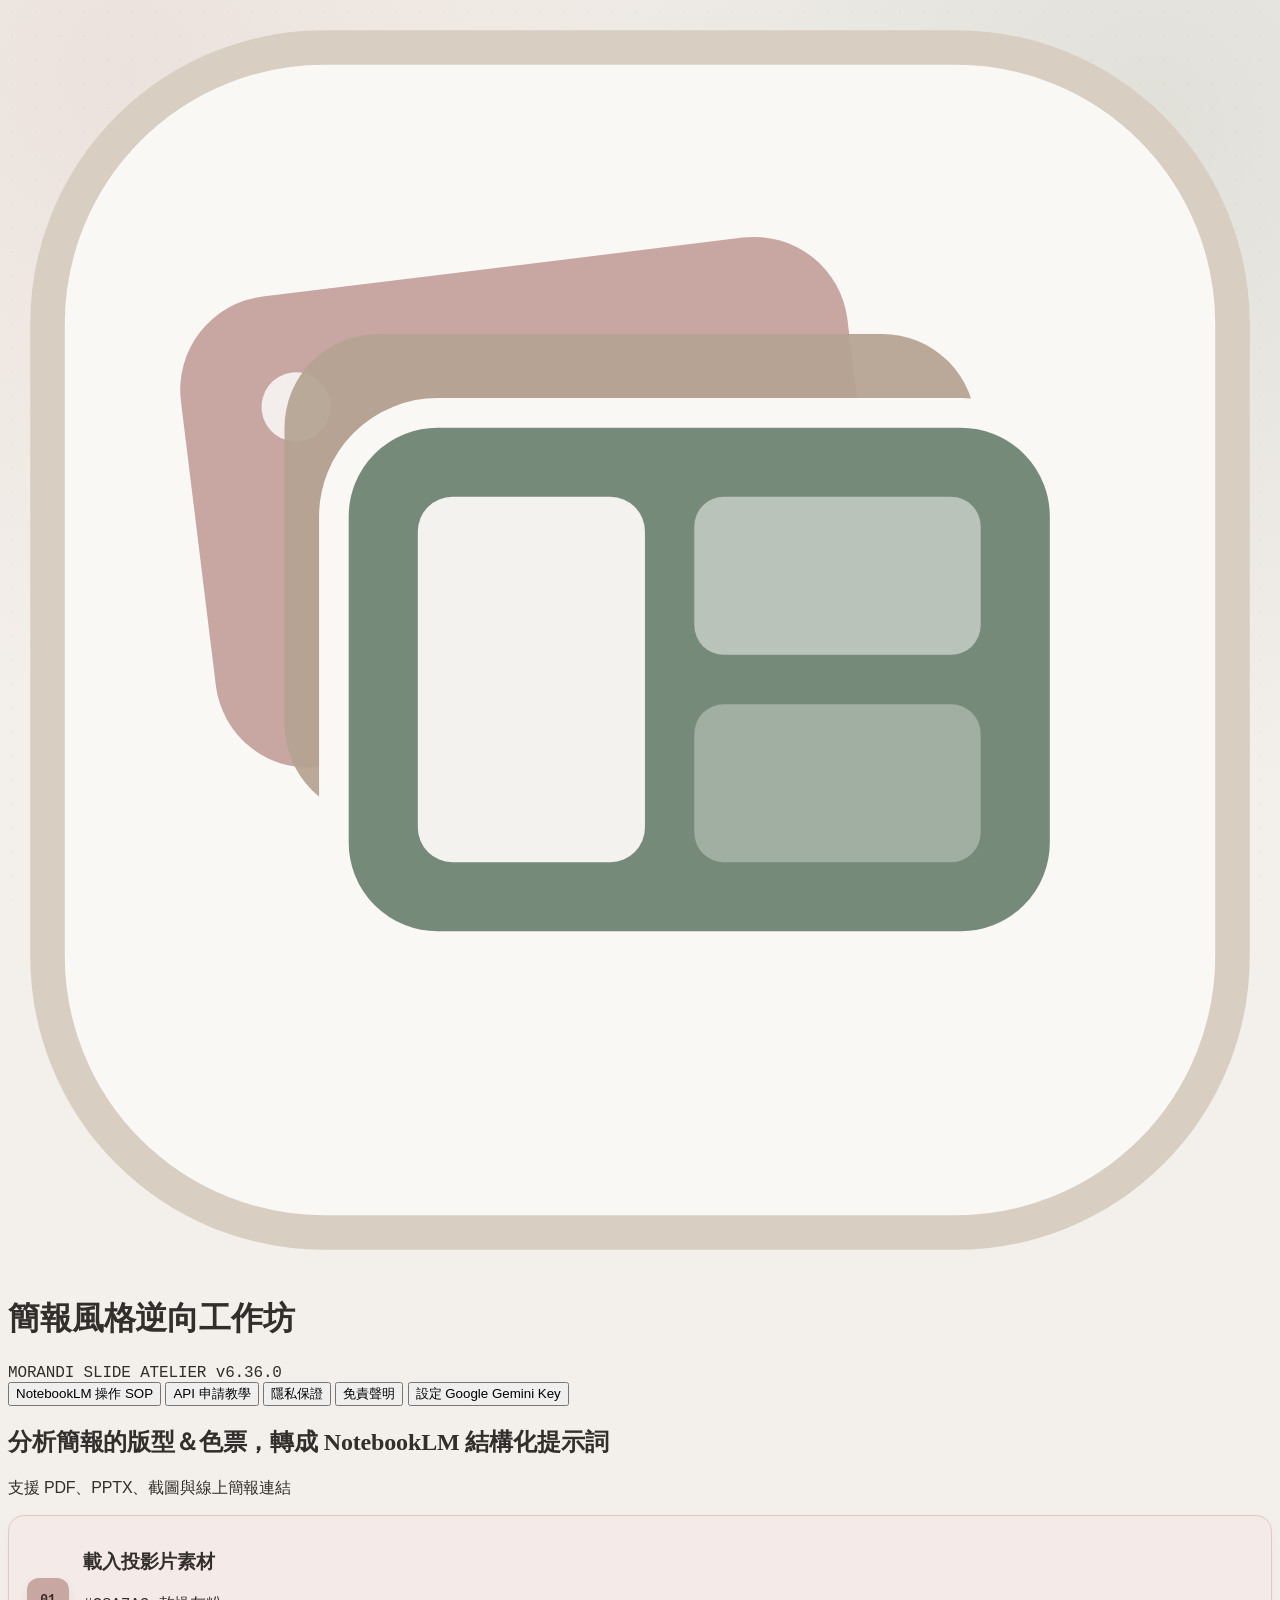
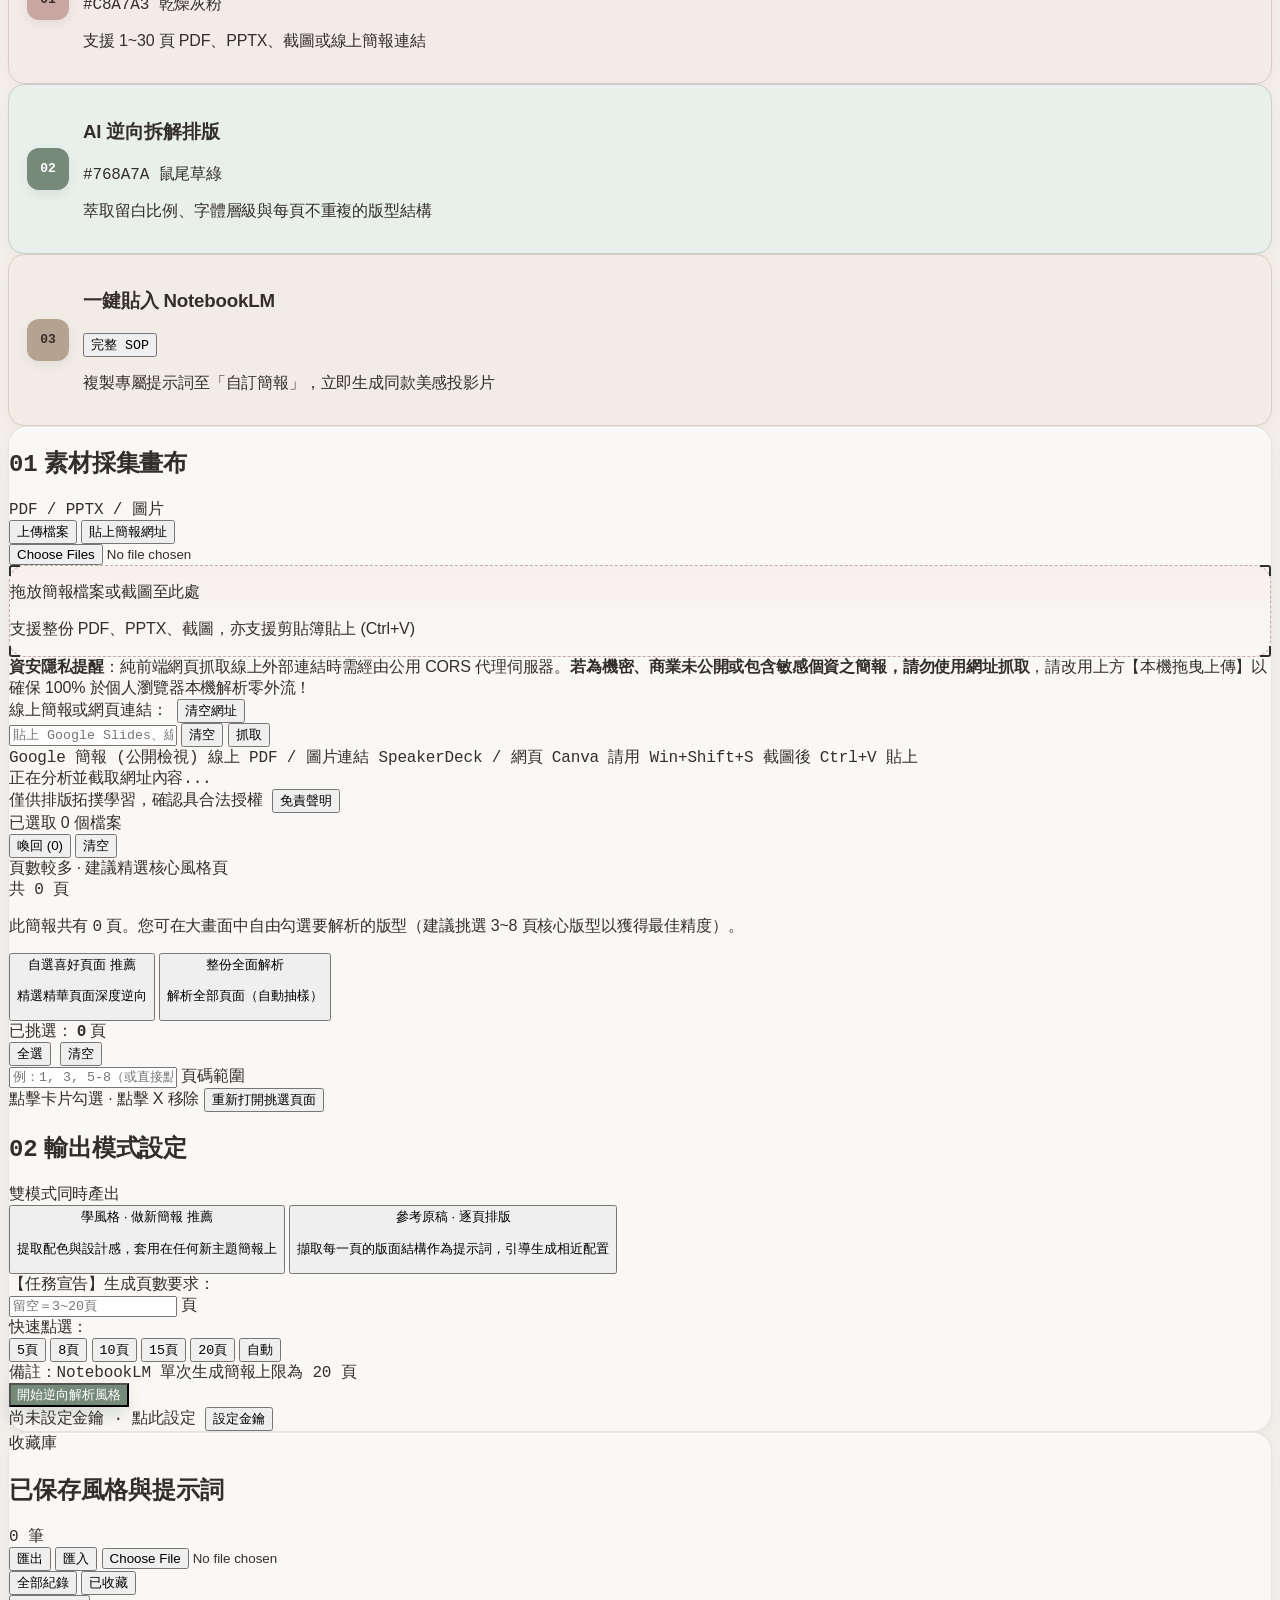
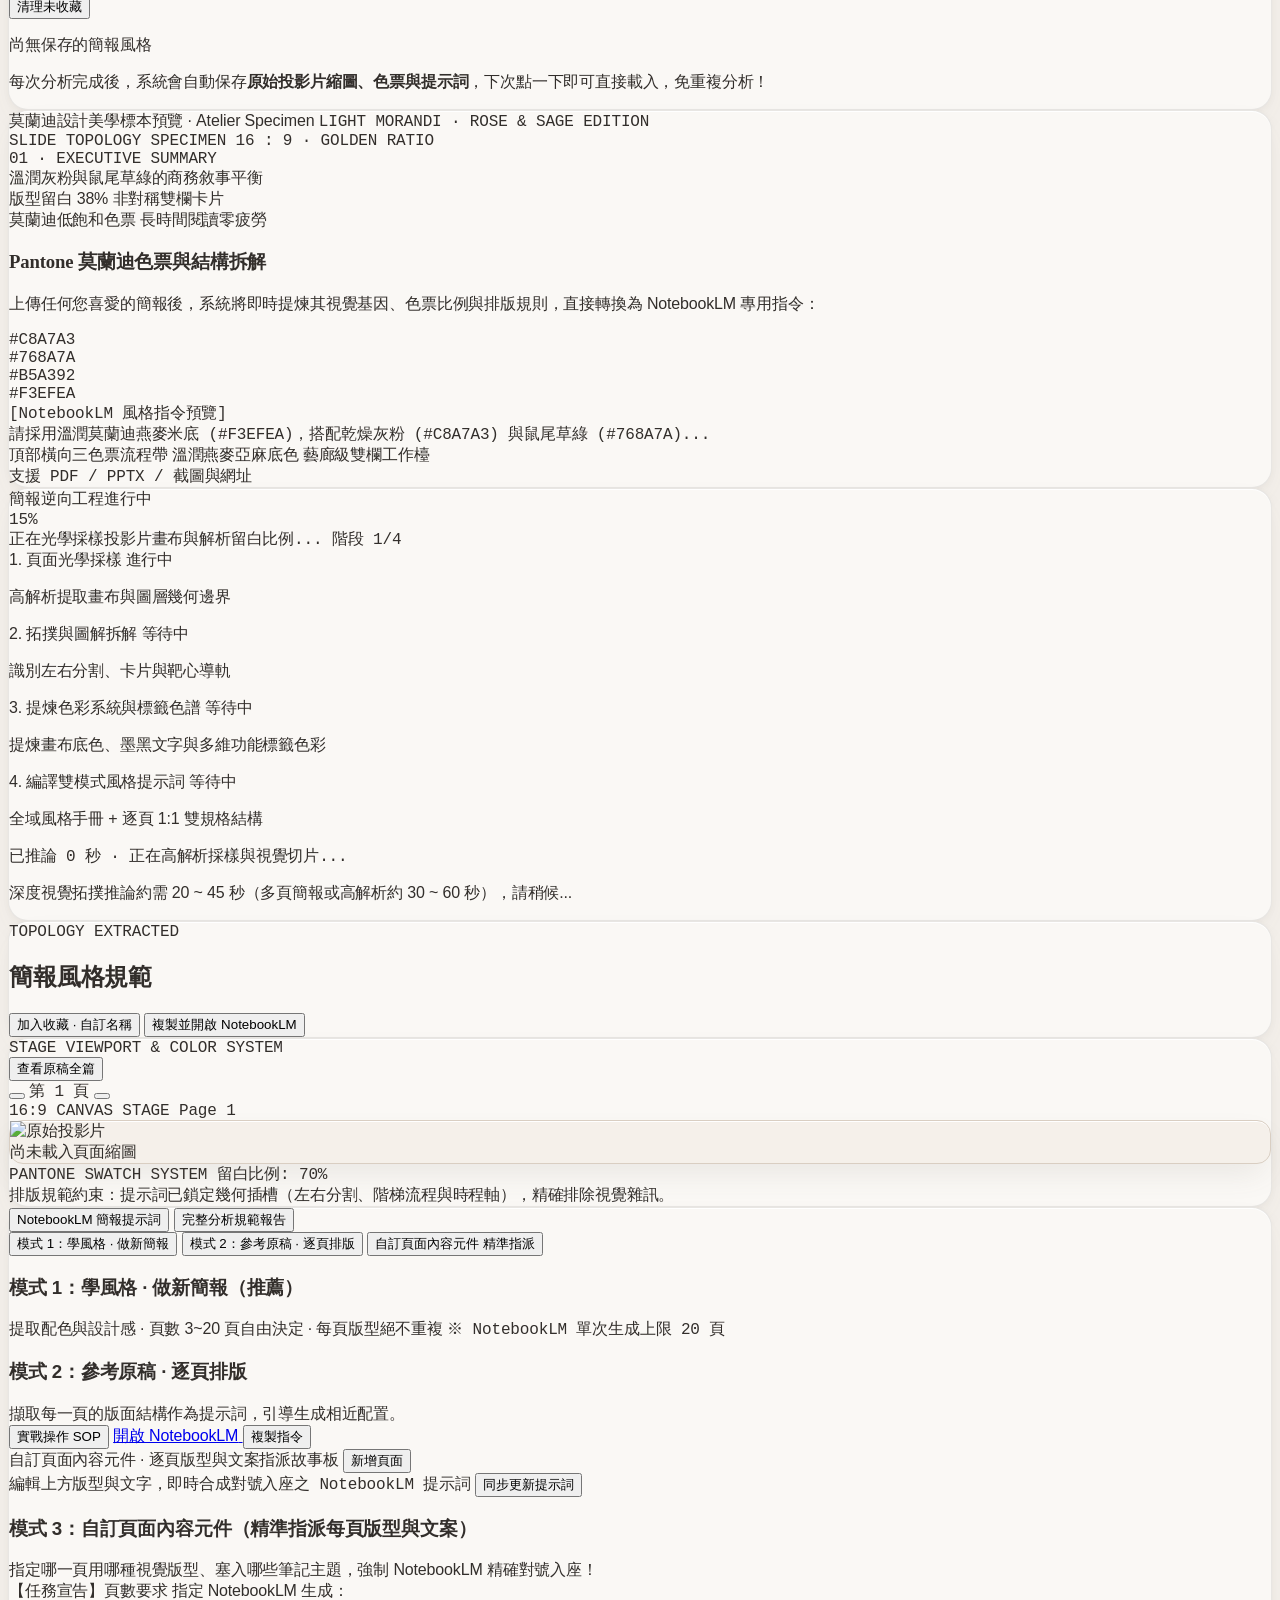
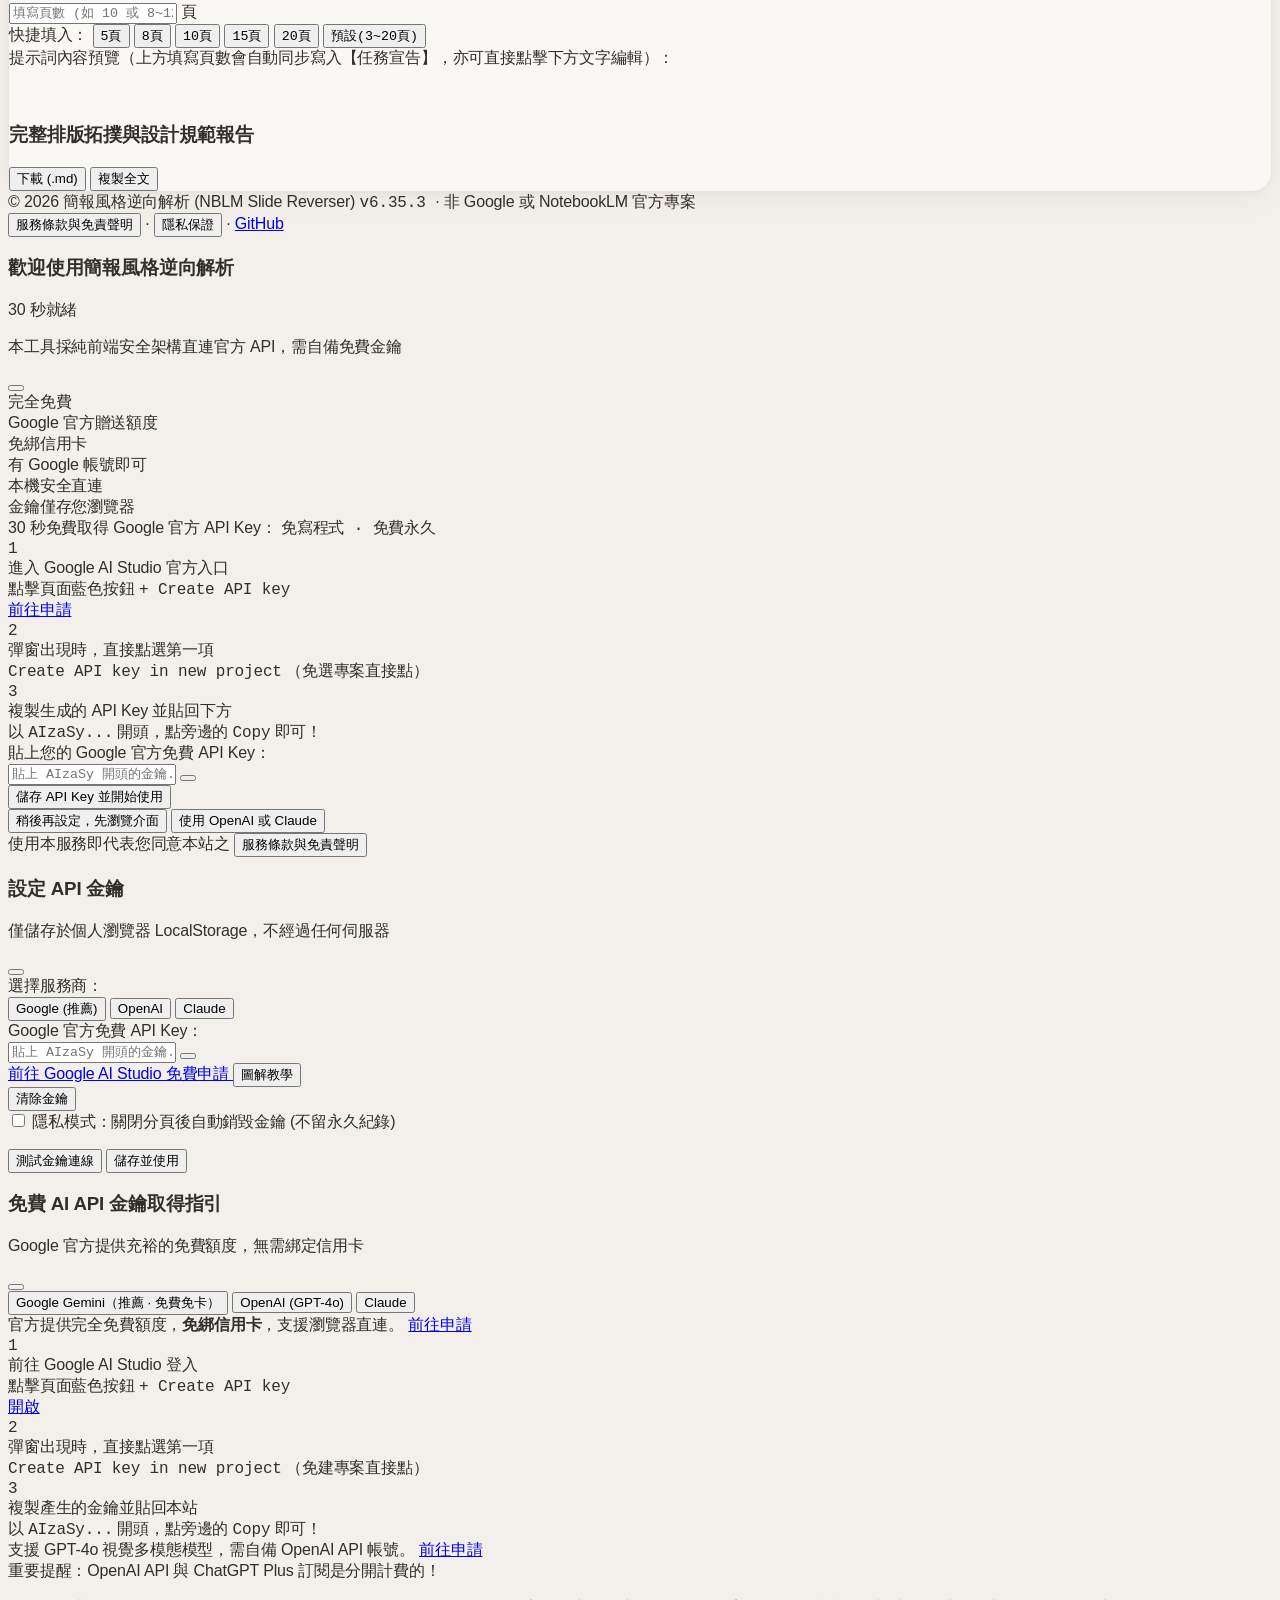
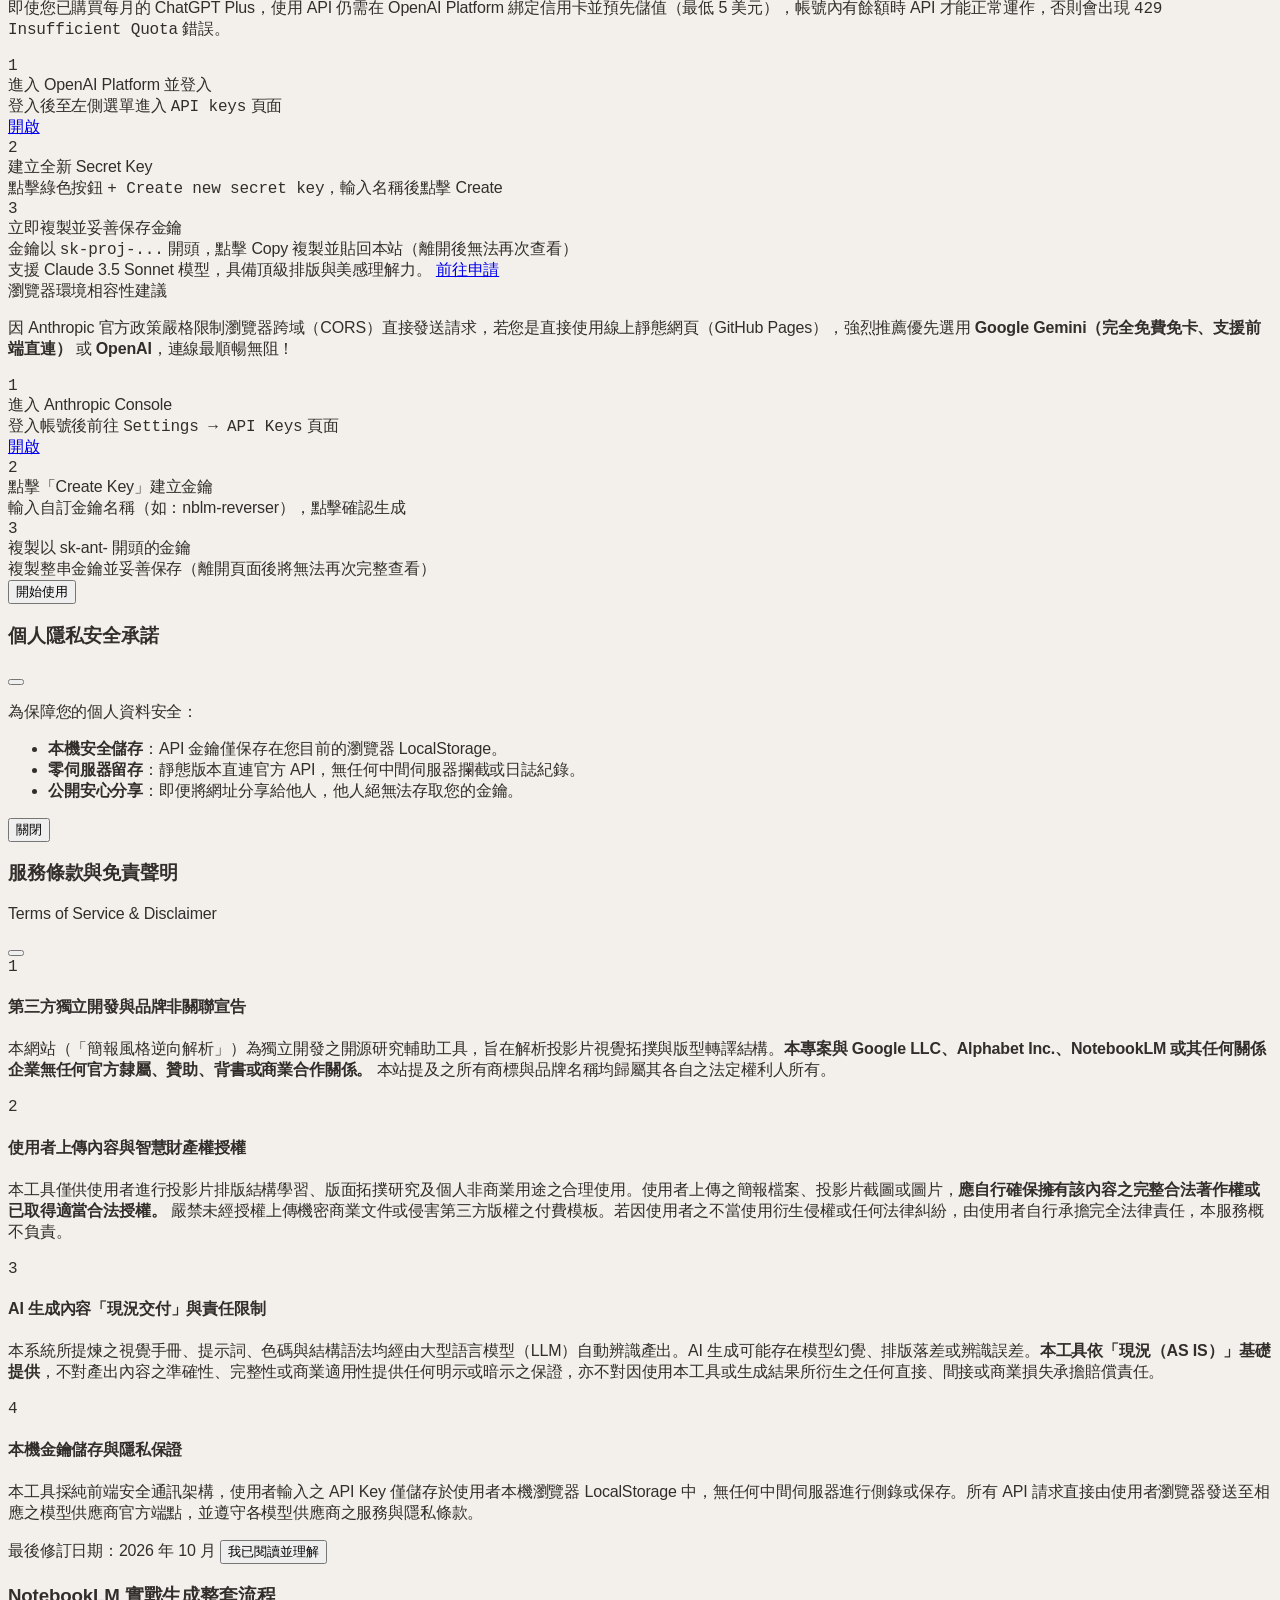
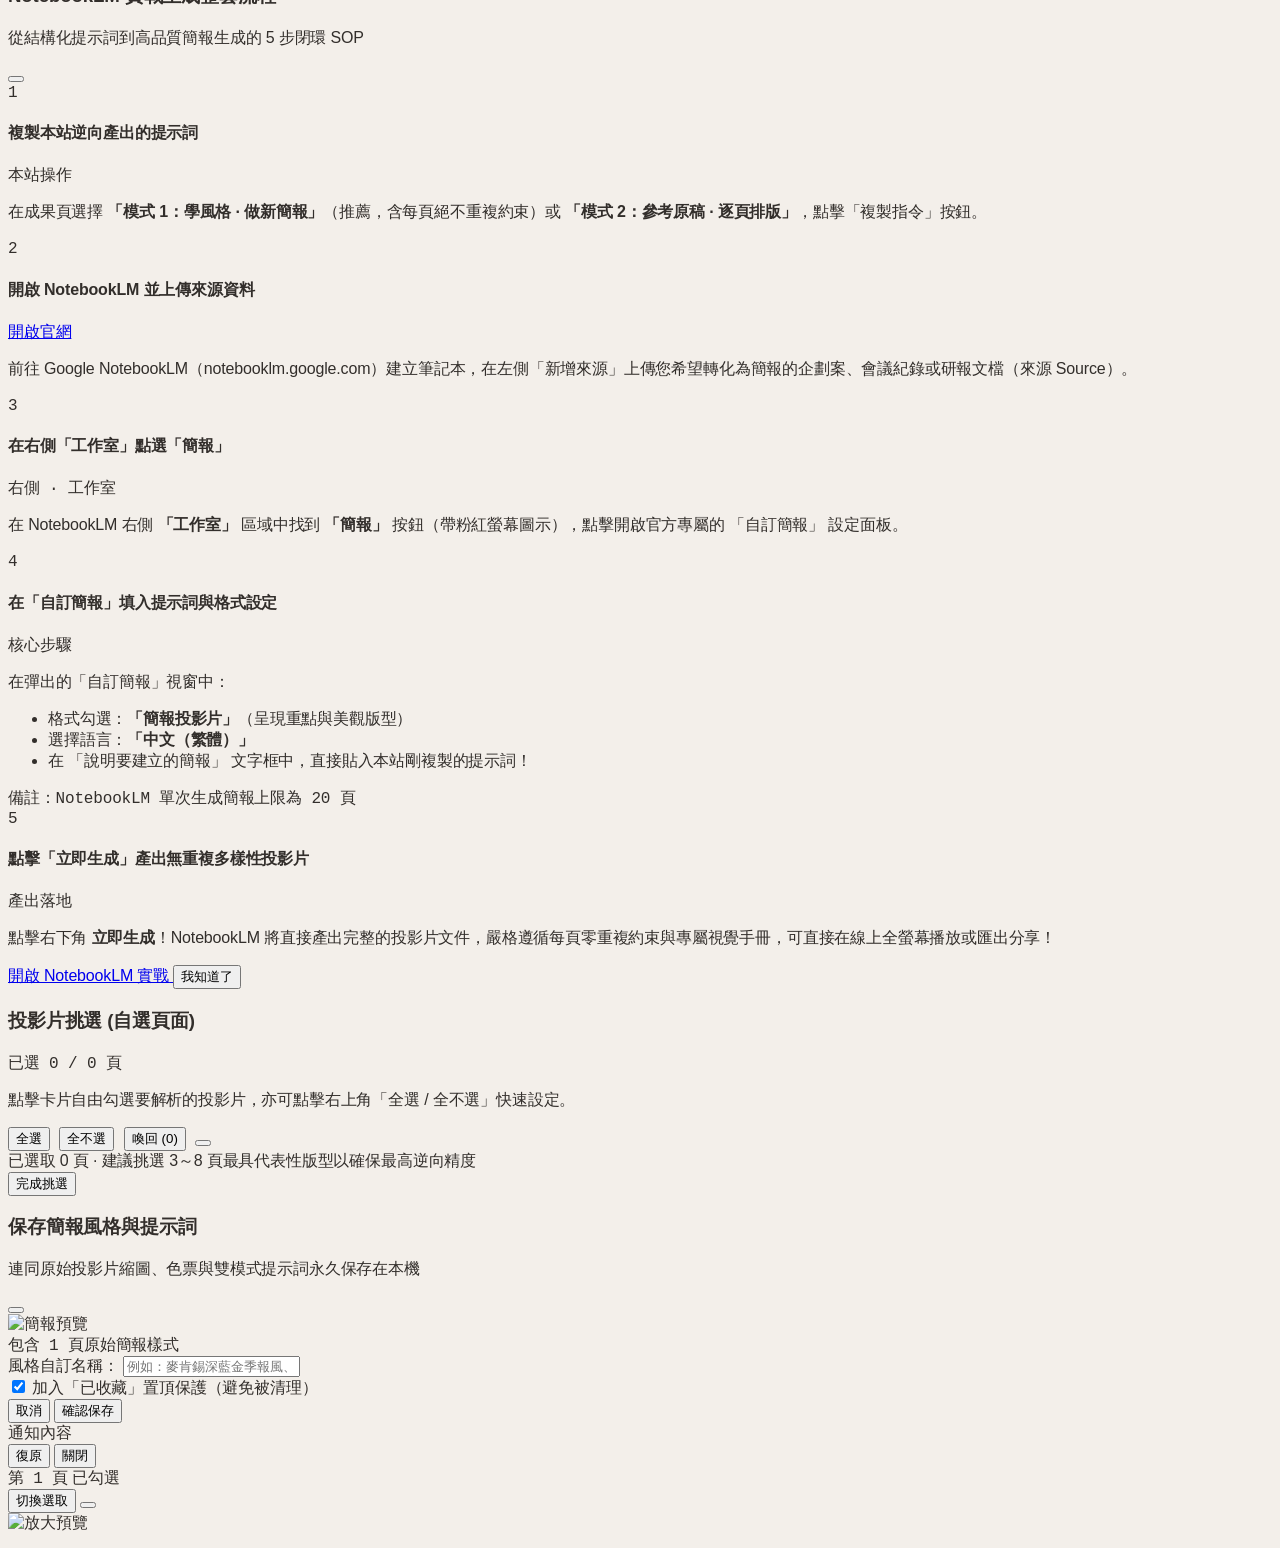
==== index.html @ 5c11e150 "security: fix XSS isolation, pin CDN dependencies with SRI, add CSP, and enhance privacy protection" ====
<!DOCTYPE html>
<html lang="zh-TW">
<head>
  <meta charset="UTF-8">
  <meta name="viewport" content="width=device-width, initial-scale=1.0">
  <meta http-equiv="Content-Security-Policy" content="default-src 'self'; script-src 'self' 'unsafe-inline' https://cdn.tailwindcss.com https://unpkg.com https://cdnjs.cloudflare.com; style-src 'self' 'unsafe-inline' https://fonts.googleapis.com; font-src 'self' https://fonts.gstatic.com data:; img-src 'self' data: blob: https: http:; connect-src 'self' https://generativelanguage.googleapis.com https://api.openai.com https://corsproxy.io https://api.allorigins.win https://image.thum.io; worker-src 'self' blob: https://cdnjs.cloudflare.com; frame-src 'self' blob:; base-uri 'self';">
  <meta http-equiv="Cache-Control" content="no-cache, no-store, must-revalidate">
  <meta http-equiv="Pragma" content="no-cache">
  <meta http-equiv="Expires" content="0">
  <title>簡報風格逆向解析 | 提煉專業投影片拓撲、色票與 NotebookLM 提示詞</title>
  <script src="https://cdn.tailwindcss.com"></script>
  <script>
    tailwind.config = {
      theme: {
        extend: {
          colors: {
            morandi: {
              oatmeal: '#F3EFEA',
              linen: '#EAE3DC',
              cream: '#FAF8F5',
              rose: '#C8A7A3',
              roseDeep: '#8F6561',
              roseTint: '#F4EAE8',
              sage: '#768A7A',
              sageDeep: '#4E6152',
              sageTint: '#E9EFEA',
              taupe: '#B5A392',
              taupeDeep: '#6E5E4F',
              taupeTint: '#F1ECE6',
              ink: '#322E2B',
              secondary: '#68615B',
              muted: '#968E86'
            },
            graphite: {
              canvas: '#F3EFEA',
              card: '#FAF8F5',
              cardSub: '#F1ECE6',
              input: '#F3EFEA',
              border: 'rgba(50, 46, 43, 0.09)',
              borderFocus: 'rgba(118, 138, 122, 0.45)'
            }
          }
        }
      }
    }
  </script>
  <!-- Lucide Icons (Pinned version with SRI) -->
  <script src="https://unpkg.com/lucide@1.69.0/dist/umd/lucide.min.js" integrity="sha384-6iN78+GkFbQdB1F7IuFcDqTN6chgnZXz63RQyfn/A7h3RSBsbBSdICClgxmW2nAX" crossorigin="anonymous"></script>
  <!-- Marked.js (Pinned version with SRI) -->
  <script src="https://cdnjs.cloudflare.com/ajax/libs/marked/15.0.7/marked.min.js" integrity="sha384-H+hy9ULve6xfxRkWIh/YOtvDdpXgV2fmAGQkIDTxIgZwNoaoBal14Di2YTMR6MzR" crossorigin="anonymous"></script>
  <!-- DOMPurify for XSS Sanitization -->
  <script src="https://cdnjs.cloudflare.com/ajax/libs/dompurify/3.2.4/purify.min.js" integrity="sha384-eEu5CTj3qGvu9PdJuS+YlkNi7d2XxQROAFYOr59zgObtlcux1ae1Il3u7jvdCSWu" crossorigin="anonymous"></script>
  <!-- PDF.js Client-Side Rendering with SRI -->
  <script src="https://cdnjs.cloudflare.com/ajax/libs/pdf.js/3.11.174/pdf.min.js" integrity="sha384-/1qUCSGwTur9vjf/z9lmu/eCUYbpOTgSjmpbMQZ1/CtX2v/WcAIKqRv+U1DUCG6e" crossorigin="anonymous"></script>
  <script>
    if (window.pdfjsLib) {
      window.pdfjsLib.GlobalWorkerOptions.workerSrc = 'https://cdnjs.cloudflare.com/ajax/libs/pdf.js/3.11.174/pdf.worker.min.js';
    }
  </script>
  <link rel="icon" type="image/svg+xml" href="favicon.svg?v=6.34.2">
  <link rel="icon" type="image/png" sizes="32x32" href="favicon-32x32.png?v=6.34.2">
  <link rel="icon" type="image/png" sizes="16x16" href="favicon-16x16.png?v=6.34.2">
  <link rel="apple-touch-icon" sizes="180x180" href="apple-touch-icon.png?v=6.34.2">
  <link rel="shortcut icon" href="favicon.ico?v=6.34.2">
  <meta name="theme-color" content="#F3EFEA">
  <link rel="stylesheet" href="style.css?v=6.34.2">
</head>
<body class="studio-canvas-bg text-[#322E2B] min-h-screen flex flex-col font-sans selection:bg-[#C8A7A3]/30 selection:text-[#322E2B] antialiased">

    <!-- 頂部藝廊導覽列 (Morandi Editorial Masthead) -->
  <header class="border-b border-[#322E2B]/[0.09] bg-[#F3EFEA]/90 backdrop-blur-md sticky top-0 z-40">
    <div class="max-w-7xl mx-auto px-4 sm:px-6 lg:px-8 h-16 flex items-center justify-between">
      <div class="flex items-center space-x-3.5">
        <!-- 品牌莫蘭迪標誌 (方案 A：層疊色票 × 構圖網格) -->
        <div class="w-9 h-9 rounded-xl overflow-hidden flex items-center justify-center shrink-0 transition-transform hover:scale-105">
          <img src="favicon.svg?v=6.34.2" alt="簡報風格逆向工作坊 Logo" class="w-full h-full block">
        </div>
        <div class="flex items-center gap-2.5 flex-nowrap shrink-0">
          <h1 class="font-serif-tc text-base sm:text-lg font-bold text-[#322E2B] tracking-tight flex items-center gap-2 whitespace-nowrap">
            <span>簡報風格逆向工作坊</span>
          </h1>
          <span class="hidden xl:inline-block text-[10px] px-2.5 py-0.5 rounded-full bg-[#FAF8F5] text-[#968E86] font-mono tracking-wider border border-[#322E2B]/10 font-semibold whitespace-nowrap">
            MORANDI SLIDE ATELIER
          </span>
          <span class="text-[11px] px-2.5 py-0.5 rounded-full bg-[#E9EFEA] text-[#4E6152] font-mono border border-[#C4D1C6] font-semibold shadow-sm flex items-center gap-1.5 whitespace-nowrap shrink-0" title="系統當前版本號">
            <span class="w-1.5 h-1.5 rounded-full bg-[#768A7A]"></span>
            <span id="system-version-badge">v6.36.0</span>
          </span>
        </div>
      </div>

      <!-- 右側控制組 -->
      <div class="flex items-center space-x-2 shrink-0">
        <button id="btn-nblm-header-guide" class="flex items-center space-x-1.5 px-3 py-1.5 text-xs font-semibold text-[#8F6561] hover:text-[#322E2B] bg-[#F4EAE8] hover:bg-[#EBDAD7] rounded-full border border-[#DFC9C6] transition-colors cursor-pointer shadow-sm whitespace-nowrap shrink-0">
          <i data-lucide="book-open" class="w-3.5 h-3.5 text-[#8F6561] shrink-0"></i>
          <span>NotebookLM 操作 SOP</span>
        </button>

        <button id="btn-tutorial" class="flex items-center space-x-1.5 px-3 py-1.5 text-xs font-medium text-[#68615B] hover:text-[#322E2B] bg-[#FAF8F5] hover:bg-white rounded-full border border-[#322E2B]/10 transition-colors cursor-pointer whitespace-nowrap shrink-0">
          <i data-lucide="help-circle" class="w-3.5 h-3.5 text-[#968E86] shrink-0"></i>
          <span>API 申請教學</span>
        </button>

        <button id="btn-security" class="hidden sm:flex items-center space-x-1.5 px-3 py-1.5 text-xs font-medium text-[#68615B] hover:text-[#322E2B] bg-[#FAF8F5] hover:bg-white rounded-full border border-[#322E2B]/10 transition-colors cursor-pointer whitespace-nowrap shrink-0">
          <i data-lucide="shield-check" class="w-3.5 h-3.5 text-[#968E86] shrink-0"></i>
          <span>隱私保證</span>
        </button>

        <button id="btn-disclaimer" class="hidden sm:flex items-center space-x-1.5 px-3 py-1.5 text-xs font-medium text-[#68615B] hover:text-[#322E2B] bg-[#FAF8F5] hover:bg-white rounded-full border border-[#322E2B]/10 transition-colors cursor-pointer whitespace-nowrap shrink-0">
          <i data-lucide="scale" class="w-3.5 h-3.5 text-[#968E86] shrink-0"></i>
          <span>免責聲明</span>
        </button>

        <!-- AI 金鑰狀態按鈕 -->
        <button id="btn-apikey-modal" class="flex items-center space-x-2 px-3.5 py-1.5 text-xs font-medium rounded-full border border-[#322E2B] bg-[#322E2B] hover:bg-[#46413D] text-[#FAF8F5] transition-colors cursor-pointer shadow-sm whitespace-nowrap shrink-0">
          <span class="w-2 h-2 rounded-full bg-[#95B89C] shrink-0" id="status-indicator-dot"></span>
          <span id="status-indicator-text" class="text-[#FAF8F5] font-medium font-mono text-[11px] whitespace-nowrap">設定 API 金鑰</span>
          <i data-lucide="sliders-horizontal" class="w-3 h-3 text-[#D9CEC2] shrink-0"></i>
        </button>
      </div>
    </div>
  </header>

  <!-- 主內容區 (Morandi Atelier Layout) -->
  <main class="flex-1 max-w-7xl w-full mx-auto px-4 sm:px-6 lg:px-8 py-7 space-y-6">

    <!-- 全新頂部結構：藝廊標題與橫跨全寬的莫蘭迪三色票流程帶 -->
    <section class="space-y-4">
      <div class="flex flex-col md:flex-row md:items-end justify-between gap-2">
        <div>
          <h2 class="font-serif-tc text-xl sm:text-2xl font-bold text-[#322E2B] tracking-tight">分析簡報的版型＆色票，轉成 NotebookLM 結構化提示詞</h2>
          <p class="text-xs sm:text-[13px] text-[#68615B] mt-1">支援 PDF、PPTX、截圖與線上簡報連結</p>
        </div>
      </div>

      <!-- 莫蘭迪三色票流程橫幅 (01 乾燥灰粉 · 02 鼠尾草綠 · 03 燕麥暖駝) -->
      <div class="grid grid-cols-1 md:grid-cols-3 gap-4">
        <div class="morandi-step-card morandi-step-01">
          <div class="morandi-swatch-chip">01</div>
          <div class="min-w-0 flex-1">
            <div class="flex items-center justify-between gap-1.5 mb-0.5">
              <h3 class="text-xs sm:text-[13.5px] font-bold text-[#322E2B] truncate">載入投影片素材</h3>
              <span class="text-[10px] font-mono text-[#8F6561] font-medium shrink-0">#C8A7A3 乾燥灰粉</span>
            </div>
            <p class="text-[11.5px] text-[#68615B] leading-snug">支援 1~30 頁 PDF、PPTX、截圖或線上簡報連結</p>
          </div>
        </div>

        <div class="morandi-step-card morandi-step-02">
          <div class="morandi-swatch-chip">02</div>
          <div class="min-w-0 flex-1">
            <div class="flex items-center justify-between gap-1.5 mb-0.5">
              <h3 class="text-xs sm:text-[13.5px] font-bold text-[#322E2B] truncate">AI 逆向拆解排版</h3>
              <span class="text-[10px] font-mono text-[#4E6152] font-medium shrink-0">#768A7A 鼠尾草綠</span>
            </div>
            <p class="text-[11.5px] text-[#68615B] leading-snug">萃取留白比例、字體層級與每頁不重複的版型結構</p>
          </div>
        </div>

        <div class="morandi-step-card morandi-step-03">
          <div class="morandi-swatch-chip">03</div>
          <div class="min-w-0 flex-1">
            <div class="flex items-center justify-between gap-1.5 mb-0.5">
              <h3 class="text-xs sm:text-[13.5px] font-bold text-[#322E2B] truncate">一鍵貼入 NotebookLM</h3>
              <button id="btn-open-nblm-tutorial-sidebar" type="button" class="text-[10px] font-mono font-semibold text-[#6E5E4F] hover:text-[#322E2B] bg-white/60 hover:bg-white px-2 py-0.5 rounded-full border border-[#D9CEC2] flex items-center gap-0.5 cursor-pointer shrink-0 transition-colors">
                <span>完整 SOP</span>
                <i data-lucide="chevron-right" class="w-2.5 h-2.5"></i>
              </button>
            </div>
            <p class="text-[11.5px] text-[#68615B] leading-snug">複製專屬提示詞至「自訂簡報」，立即生成同款美感投影片</p>
          </div>
        </div>
      </div>
    </section>

    <!-- 主工作台：不對稱雙欄藝廊結構 (Left Studio Controls + Right Atelier Showcase) -->
    <div class="grid grid-cols-1 lg:grid-cols-12 gap-6 items-start">

    <!-- 左側面板：採集與輸出模式整合沙龍卡 (4 cols) -->
    <div class="lg:col-span-4 flex flex-col space-y-4">
      
      <!-- 整合式工作坊控制面板 -->
      <div class="studio-panel p-5 sm:p-6 space-y-4">
        <div class="flex items-center justify-between border-b border-[#322E2B]/[0.09] pb-2.5">
          <h2 class="text-xs sm:text-[13px] font-bold text-[#322E2B] flex items-center gap-2 tracking-wide">
            <span class="px-2 py-0.5 rounded-md bg-[#C8A7A3] text-[#382826] flex items-center justify-center text-[10px] font-mono font-bold">01</span>
            <span>素材採集畫布</span>
          </h2>
          <span class="text-[10px] text-[#968E86] font-mono">PDF / PPTX / 圖片</span>
        </div>

        <!-- 來源模式切換：檔案上傳 vs 網址爬取 -->
        <div class="grid grid-cols-2 gap-1 p-1 bg-[#EAE3DC] rounded-xl border border-[#322E2B]/[0.07] text-xs font-semibold">
          <button id="tab-source-file" type="button" class="py-2 px-3 rounded-lg font-semibold text-[#322E2B] bg-white shadow-sm flex items-center justify-center gap-1.5 transition-all cursor-pointer">
            <i data-lucide="file-up" class="w-3.5 h-3.5 text-[#8F6561]"></i>
            <span>上傳檔案</span>
          </button>
          <button id="tab-source-url" type="button" class="py-2 px-3 rounded-lg font-medium text-[#68615B] hover:text-[#322E2B] flex items-center justify-center gap-1.5 transition-all cursor-pointer">
            <i data-lucide="globe" class="w-3.5 h-3.5 text-[#68615B]"></i>
            <span>貼上簡報網址</span>
          </button>
        </div>

        <!-- 檔案上傳原生 Input -->
        <input type="file" id="file-input" class="hidden" multiple accept=".pptx,.pdf,.png,.jpg,.jpeg,.webp">

        <!-- 拖曳區域 (裁切墊/燈箱工作台風格) -->
        <div id="drop-zone" class="studio-dropzone p-7 text-center cursor-pointer relative group">
          <span class="crop-mark crop-tl"></span>
          <span class="crop-mark crop-tr"></span>
          <span class="crop-mark crop-bl"></span>
          <span class="crop-mark crop-br"></span>
          <div class="flex flex-col items-center justify-center space-y-2 pointer-events-none">
            <div class="w-12 h-12 rounded-2xl bg-[#F4EAE8] text-[#8F6561] flex items-center justify-center border border-[#DFC9C6] shadow-sm transition-transform group-hover:scale-105">
              <i data-lucide="upload-cloud" class="w-5 h-5 text-[#8F6561]"></i>
            </div>
            <div>
              <p class="text-sm font-semibold text-[#322E2B]">
                拖放簡報檔案或截圖至此處
              </p>
              <p class="text-[11.5px] text-[#968E86] mt-0.5">
                支援整份 PDF、PPTX、截圖，亦支援剪貼簿貼上 (Ctrl+V)
              </p>
            </div>
          </div>
        </div>

        <!-- 網址爬取區域 -->
        <div id="url-zone" class="hidden p-4 rounded-xl bg-[#F3EFEA] border border-[#322E2B]/[0.09] space-y-3">
          <!-- 資安隱私提醒 -->
          <div class="p-2.5 rounded-lg bg-[#FAF0E6] border border-[#E8D0BA] text-[11px] text-[#8F5A3C] flex items-start gap-2 leading-relaxed">
            <i data-lucide="shield-alert" class="w-4 h-4 shrink-0 mt-0.5 text-[#C06030]"></i>
            <div>
              <strong class="font-semibold text-[#8F5A3C]">資安隱私提醒</strong>：純前端網頁抓取線上外部連結時需經由公用 CORS 代理伺服器。<strong>若為機密、商業未公開或包含敏感個資之簡報，請勿使用網址抓取</strong>，請改用上方【本機拖曳上傳】以確保 100% 於個人瀏覽器本機解析零外流！
            </div>
          </div>
          <div class="space-y-1.5">
            <div class="flex items-center justify-between text-[11px]">
              <label for="input-source-url" class="font-medium text-[#68615B] flex items-center gap-1.5 font-mono">
                <i data-lucide="link" class="w-3.5 h-3.5 text-[#8F6561]"></i>
                <span>線上簡報或網頁連結：</span>
              </label>
              <button 
                id="btn-clear-url-text" 
                type="button" 
                class="text-[#968E86] hover:text-rose-400 flex items-center gap-1 font-medium cursor-pointer transition-colors text-[11px]"
                title="清空網址輸入框"
              >
                <i data-lucide="x" class="w-3 h-3"></i>
                <span>清空網址</span>
              </button>
            </div>
            <div class="flex items-center gap-1.5">
              <input 
                type="url" 
                id="input-source-url" 
                placeholder="貼上 Google Slides、線上 PDF、Gamma 或網頁連結..." 
                class="flex-1 px-3 py-2 text-xs bg-white/[0.04] border border-[#322E2B]/[0.12] rounded-lg text-[#322E2B] placeholder-zinc-500 focus:outline-none focus:border-sky-500/50 focus:ring-1 focus:ring-sky-500/50 font-mono transition-colors"
              />
              <button 
                id="btn-clear-url" 
                type="button" 
                class="px-2.5 py-2 text-xs font-medium text-[#68615B] hover:text-rose-300 hover:bg-rose-500/10 border border-[#322E2B]/[0.12] rounded-lg flex items-center gap-1 shrink-0 transition-colors cursor-pointer"
                title="清空網址"
              >
                <i data-lucide="x" class="w-3.5 h-3.5"></i>
                <span>清空</span>
              </button>
              <button 
                id="btn-crawl-url" 
                type="button" 
                class="px-3.5 py-2 text-xs font-semibold text-white bg-[#768A7A] hover:bg-[#586B5C] rounded-lg shadow-sm flex items-center gap-1.5 shrink-0 transition-colors cursor-pointer disabled:opacity-50 disabled:cursor-not-allowed"
              >
                <i data-lucide="arrow-down-to-dot" class="w-3.5 h-3.5"></i>
                <span>抓取</span>
              </button>
            </div>
          </div>
          
          <div class="flex flex-wrap items-center gap-1 text-[10px] text-[#68615B] font-mono">
            <span class="bg-white/[0.04] px-1.5 py-0.5 rounded border border-[#322E2B]/[0.08]">Google 簡報 (公開檢視)</span>
            <span class="bg-white/[0.04] px-1.5 py-0.5 rounded border border-[#322E2B]/[0.08]">線上 PDF / 圖片連結</span>
            <span class="bg-white/[0.04] px-1.5 py-0.5 rounded border border-[#322E2B]/[0.08]">SpeakerDeck / 網頁</span>
            <span class="bg-[#F1ECE6] text-[#6E5E4F] px-1.5 py-0.5 rounded border border-[#D9CEC2]">Canva 請用 Win+Shift+S 截圖後 Ctrl+V 貼上</span>
          </div>

          <!-- 抓取狀態回饋 -->
          <div id="url-crawl-status" class="hidden text-xs py-2 px-3 rounded-lg bg-[#F4EAE8] border border-[#DFC9C6] text-[#8F6561] flex items-center gap-2 font-mono">
            <i data-lucide="loader-2" class="w-3.5 h-3.5 animate-spin shrink-0"></i>
            <span id="url-crawl-status-text">正在分析並截取網址內容...</span>
          </div>
        </div>

        <!-- 免責與授權提示小字 -->
        <div class="flex items-center justify-between text-[11px] text-[#968E86] px-0.5 pt-0.5">
          <span class="flex items-center gap-1 font-mono text-[10px]">
            <i data-lucide="shield-alert" class="w-3 h-3 text-[#968E86]"></i>
            僅供排版拓撲學習，確認具合法授權
          </span>
          <button id="btn-open-disclaimer-link" type="button" class="text-[#68615B] hover:text-[#322E2B] underline cursor-pointer transition-colors text-[11px]">
            免責聲明
          </button>
        </div>

        <!-- 檔案列表與縮圖預覽 -->
        <div id="file-preview-section" class="hidden space-y-2.5 pt-1">
          <div class="flex items-center justify-between text-xs text-[#68615B]">
            <span id="file-count-label" class="font-medium text-[#68615B]">已選取 0 個檔案</span>
            <div class="flex items-center gap-1.5">
              <button id="btn-undo-delete" type="button" class="hidden text-[#8F6561] hover:text-[#6E5E4F] flex items-center gap-1 font-medium cursor-pointer transition-colors text-[11px] bg-[#F1ECE6] hover:bg-[#F1ECE6] px-2 py-0.5 rounded-md border border-[#D9CEC2]">
                <i data-lucide="rotate-ccw" class="w-3 h-3"></i>
                <span id="undo-delete-label">喚回 (0)</span>
              </button>
              <button id="btn-clear-files" class="text-[#68615B] hover:text-rose-400 flex items-center gap-1 font-medium cursor-pointer transition-colors text-[11px]">
                <i data-lucide="trash-2" class="w-3 h-3"></i>
                清空
              </button>
            </div>
          </div>

          <!-- 頁數較多 (>8頁) 觸發之解析範圍選擇面板 -->
          <div id="page-selection-panel" class="hidden space-y-2.5 p-3 rounded-xl bg-amber-500/[0.04] border border-amber-500/25">
            <div class="flex items-center justify-between">
              <div class="flex items-center gap-1.5 text-xs font-semibold text-[#6E5E4F]">
                <i data-lucide="sparkles" class="w-3.5 h-3.5 text-[#8F6561] shrink-0"></i>
                <span>頁數較多 · 建議精選核心風格頁</span>
              </div>
              <span id="page-selection-badge" class="px-1.5 py-0.2 rounded text-[10px] font-mono bg-[#F1ECE6] text-[#6E5E4F] border border-[#D9CEC2]">共 0 頁</span>
            </div>

            <p class="text-[11px] text-[#68615B] leading-relaxed">
              此簡報共有 <span id="prompt-total-pages" class="text-[#322E2B] font-mono font-medium">0</span> 頁。您可在大畫面中自由勾選要解析的版型（建議挑選 3~8 頁核心版型以獲得最佳精度）。
            </p>

            <!-- 模式切換：自選喜好頁面 vs 整份解析 -->
            <div class="grid grid-cols-2 gap-1.5">
              <button type="button" id="btn-mode-custom-pages" class="page-scope-btn active p-2 rounded-lg text-left transition-all cursor-pointer bg-white/10 text-white border border-white/20">
                <div class="flex items-center justify-between mb-0.5">
                  <span class="text-xs font-semibold flex items-center gap-1.5">
                    <i data-lucide="check-square" class="w-3 h-3 text-[#4E6152]"></i>
                    自選喜好頁面
                  </span>
                  <span class="text-[9px] font-mono px-1 py-0.2 rounded bg-[#E9EFEA] text-[#4E6152]">推薦</span>
                </div>
                <p class="text-[10px] text-[#68615B] leading-tight">精選精華頁面深度逆向</p>
              </button>

              <button type="button" id="btn-mode-all-pages" class="page-scope-btn p-2 rounded-lg text-left transition-all cursor-pointer bg-white/[0.03] text-[#68615B] border border-transparent hover:bg-white/[0.06]">
                <div class="flex items-center justify-between mb-0.5">
                  <span class="text-xs font-semibold text-[#68615B] flex items-center gap-1.5">
                    <i data-lucide="layers" class="w-3 h-3 text-[#68615B]"></i>
                    整份全面解析
                  </span>
                </div>
                <p class="text-[10px] text-[#968E86] leading-tight">解析全部頁面（自動抽樣）</p>
              </button>
            </div>

            <!-- 自選模式的控制項：範圍輸入框與快捷按鈕 -->
            <div id="custom-pages-controls" class="space-y-1.5 pt-1.5 border-t border-[#322E2B]/[0.08]">
              <div class="flex items-center justify-between text-[11px] text-[#68615B]">
                <span class="flex items-center gap-1">
                  <span>已挑選：</span>
                  <strong id="selected-pages-count" class="text-[#4E6152] font-mono text-xs">0</strong>
                  <span>頁</span>
                </span>
                <div class="flex items-center gap-1 text-[10px] font-mono">

                  <button type="button" id="btn-quick-select-all" class="px-1.5 py-0.5 rounded bg-white/[0.06] hover:bg-white/10 text-[#68615B] transition-colors cursor-pointer">全選</button>
                  <button type="button" id="btn-quick-clear" class="px-1.5 py-0.5 rounded bg-white/[0.06] hover:bg-white/10 text-[#68615B] transition-colors cursor-pointer">清空</button>
                </div>
              </div>

              <!-- 頁碼範圍輸入框 -->
              <div class="relative">
                <input type="text" id="input-page-ranges" placeholder="例：1, 3, 5-8（或直接點擊下方縮圖勾選）"
                       class="w-full bg-[#F3EFEA] border border-[#322E2B]/[0.12] rounded-lg px-2.5 py-1.5 text-xs font-mono text-[#322E2B] placeholder:text-zinc-600 focus:outline-none focus:border-emerald-500/50 transition-colors">
                <span class="absolute right-2.5 top-1.5 text-[10px] text-[#968E86] pointer-events-none font-mono">頁碼範圍</span>
              </div>
            </div>
          </div>
          <!-- 縮圖區輔助列與重新挑選按鈕 -->
          <div class="flex items-center justify-between text-[11px] text-[#68615B] px-0.5 pt-0.5">
            <span class="flex items-center gap-1 text-[10px] text-[#968E86]">
              <i data-lucide="info" class="w-3 h-3"></i>
              點擊卡片勾選 · 點擊 X 移除
            </span>
            <button type="button" id="btn-open-large-picker" class="text-[#4E6152] hover:text-[#4E6152] hover:underline flex items-center gap-1 text-[10px] font-mono cursor-pointer bg-[#E9EFEA] hover:bg-[#E9EFEA] px-2 py-0.5 rounded border border-[#C4D1C6] transition-colors">
              <i data-lucide="maximize-2" class="w-2.5 h-2.5"></i>
              <span>重新打開挑選頁面</span>
            </button>
          </div>

          <!-- 縮圖滾動區 -->
          <div id="thumbnail-gallery" class="grid grid-cols-3 gap-2 max-h-40 overflow-y-auto p-1 custom-scrollbar">
            <!-- 動態插入縮圖 -->
          </div>
        </div>

        <!-- 分隔線與 02 輸出模式設定 (整合於同一張莫蘭迪工作坊卡片) -->
        <div class="pt-2 border-t border-[#322E2B]/[0.09] space-y-3.5">
          <div class="flex items-center justify-between pb-1">
            <h2 class="text-xs sm:text-[13px] font-bold text-[#322E2B] flex items-center gap-2 tracking-wide">
              <span class="px-2 py-0.5 rounded-md bg-[#768A7A] text-white flex items-center justify-center text-[10px] font-mono font-bold">02</span>
              <span>輸出模式設定</span>
            </h2>
            <span class="text-[10px] text-[#968E86] font-mono">雙模式同時產出</span>
          </div>

          <!-- 提示詞模式選擇 -->
          <div class="space-y-2">
            <div class="grid grid-cols-2 gap-2.5" id="prompt-mode-selector">
              <button type="button" data-prompt-mode="global" class="prompt-mode-btn active p-3 rounded-xl text-left transition-all cursor-pointer bg-[#E9EFEA] text-[#322E2B] border border-[#768A7A]">
                <div class="flex items-center justify-between mb-1">
                  <span class="text-xs font-bold text-[#322E2B]">學風格 · 做新簡報</span>
                  <span class="text-[9px] font-mono px-1.5 py-0.2 rounded bg-[#768A7A] text-white font-semibold">推薦</span>
                </div>
                <p class="text-[11px] text-[#68615B] leading-snug">提取配色與設計感，套用在任何新主題簡報上</p>
              </button>
              <button type="button" data-prompt-mode="slide" class="prompt-mode-btn p-3 rounded-xl text-left transition-all cursor-pointer bg-[#F3EFEA] text-[#68615B] border border-transparent hover:border-[#D9CEC2]">
                <div class="flex items-center justify-between mb-1">
                  <span class="text-xs font-bold text-[#322E2B]">參考原稿 · 逐頁排版</span>
                </div>
                <p class="text-[11px] text-[#68615B] leading-snug">擷取每一頁的版面結構作為提示詞，引導生成相近配置</p>
              </button>
            </div>

            <!-- 【任務宣告】頁數要求填寫欄 (左側面板同步設定) -->
            <div class="p-2.5 rounded-xl bg-[#F3EFEA] border border-[#322E2B]/[0.09] space-y-1.5">
              <div class="flex items-center justify-between gap-2">
                <label for="input-target-pages-left" class="text-[11px] font-semibold text-[#322E2B] flex items-center gap-1.5">
                  <i data-lucide="file-text" class="w-3.5 h-3.5 text-[#768A7A] shrink-0"></i>
                  <span>【任務宣告】生成頁數要求：</span>
                </label>
                <div class="flex items-center gap-1">
                  <input type="text" id="input-target-pages-left" placeholder="留空＝3~20頁" class="target-pages-input w-24 bg-[#FAF8F5] border border-[#D9CEC2] focus:border-[#768A7A] rounded-md px-2 py-1 text-xs font-mono font-bold text-[#322E2B] text-center placeholder:font-normal placeholder:text-[10px] placeholder:text-[#968E86] focus:outline-none">
                  <span class="text-xs font-semibold text-[#322E2B]">頁</span>
                </div>
              </div>
              <div class="flex items-center justify-between gap-1 pt-0.5 flex-wrap">
                <span class="text-[10px] text-[#968E86] font-mono">快速點選：</span>
                <div class="flex items-center gap-1 flex-wrap">
                  <button type="button" data-quick-pages="5" class="quick-pages-btn px-1.5 py-0.5 rounded bg-[#FAF8F5] hover:bg-[#E9EFEA] text-[10px] font-mono text-[#68615B] hover:text-[#322E2B] border border-[#322E2B]/10 cursor-pointer">5頁</button>
                  <button type="button" data-quick-pages="8" class="quick-pages-btn px-1.5 py-0.5 rounded bg-[#FAF8F5] hover:bg-[#E9EFEA] text-[10px] font-mono text-[#68615B] hover:text-[#322E2B] border border-[#322E2B]/10 cursor-pointer">8頁</button>
                  <button type="button" data-quick-pages="10" class="quick-pages-btn px-1.5 py-0.5 rounded bg-[#FAF8F5] hover:bg-[#E9EFEA] text-[10px] font-mono text-[#68615B] hover:text-[#322E2B] border border-[#322E2B]/10 cursor-pointer">10頁</button>
                  <button type="button" data-quick-pages="15" class="quick-pages-btn px-1.5 py-0.5 rounded bg-[#FAF8F5] hover:bg-[#E9EFEA] text-[10px] font-mono text-[#68615B] hover:text-[#322E2B] border border-[#322E2B]/10 cursor-pointer">15頁</button>
                  <button type="button" data-quick-pages="20" class="quick-pages-btn px-1.5 py-0.5 rounded bg-[#FAF8F5] hover:bg-[#E9EFEA] text-[10px] font-mono text-[#68615B] hover:text-[#322E2B] border border-[#322E2B]/10 cursor-pointer">20頁</button>
                  <button type="button" data-quick-pages="" class="quick-pages-btn px-1.5 py-0.5 rounded bg-[#FAF8F5] hover:bg-[#F4EAE8] text-[10px] font-mono text-[#8F6561] border border-[#DFC9C6] cursor-pointer">自動</button>
                </div>
              </div>
            </div>

            <div class="flex items-center gap-1.5 text-[10px] text-[#968E86] font-mono px-0.5 pt-0.5">
              <i data-lucide="info" class="w-3 h-3 text-[#768A7A] shrink-0"></i>
              <span>備註：NotebookLM 單次生成簡報上限為 20 頁</span>
            </div>
          </div>

          <!-- 鼠尾草綠主行動按鈕 -->
          <button id="btn-start-analyze" class="btn-morandi-sage w-full py-3.5 px-4 rounded-xl font-semibold text-sm text-white flex items-center justify-center space-x-2 disabled:opacity-40 disabled:cursor-not-allowed cursor-pointer active:scale-[0.99]">
            <span>開始逆向解析風格</span>
            <i data-lucide="arrow-right" class="w-4 h-4"></i>
          </button>

          <div class="flex items-center justify-between text-[11px] text-[#68615B] px-1 pt-0.5">
            <span class="flex items-center gap-1.5 text-[#4E6152] font-medium font-mono text-[10px]">
              <span class="w-1.5 h-1.5 rounded-full bg-[#768A7A]"></span>
              <span id="active-engine-badge">智慧全自動適配</span>
            </span>
            <button type="button" id="btn-open-apikey-quick" class="text-[#8F6561] hover:text-[#322E2B] hover:underline cursor-pointer font-semibold transition-colors font-mono text-[11px]">
              設定金鑰
            </button>
          </div>
        </div>
      </div>

      <!-- 左欄下方：已保存風格與提示詞清單 (含原始簡報縮圖與色票) -->
      <div id="panel-saved-styles" class="studio-panel p-5 sm:p-6 space-y-3.5">
        <div class="flex items-center justify-between border-b border-[#322E2B]/[0.09] pb-2.5 gap-2">
          <div class="flex items-center gap-2 min-w-0">
            <span class="px-2 py-0.5 rounded-md bg-[#B5A392] text-white flex items-center justify-center text-[10px] font-mono font-bold shrink-0">收藏庫</span>
            <h2 class="text-xs sm:text-[13px] font-bold text-[#322E2B] tracking-wide truncate">已保存風格與提示詞</h2>
            <span id="saved-styles-count-badge" class="text-[10px] px-2 py-0.5 rounded-full bg-[#F1ECE6] text-[#6E5E4F] font-mono font-semibold border border-[#D9CEC2] shrink-0">0 筆</span>
          </div>
          <div class="flex items-center gap-1 shrink-0">
            <button type="button" id="btn-export-saved-styles" class="px-2 py-0.5 rounded text-[10px] font-mono text-[#68615B] hover:text-[#322E2B] bg-[#F3EFEA] hover:bg-[#EAE3DC] border border-[#322E2B]/10 transition-colors cursor-pointer" title="匯出全部保存的風格與圖片備份 (.json)">
              匯出
            </button>
            <button type="button" id="btn-import-saved-styles" class="px-2 py-0.5 rounded text-[10px] font-mono text-[#68615B] hover:text-[#322E2B] bg-[#F3EFEA] hover:bg-[#EAE3DC] border border-[#322E2B]/10 transition-colors cursor-pointer" title="匯入備份檔 (.json)">
              匯入
            </button>
            <input type="file" id="input-import-saved-styles" accept=".json" class="hidden">
          </div>
        </div>

        <!-- 篩選列：全部紀錄 vs 星號收藏 -->
        <div class="flex items-center justify-between gap-2">
          <div class="flex items-center p-0.5 rounded-lg bg-[#F3EFEA] border border-[#322E2B]/[0.08] text-[11px]">
            <button type="button" data-saved-filter="all" class="saved-filter-btn active px-2.5 py-1 rounded-md font-semibold bg-[#FAF8F5] text-[#322E2B] shadow-sm cursor-pointer transition-colors">
              全部紀錄
            </button>
            <button type="button" data-saved-filter="fav" class="saved-filter-btn px-2.5 py-1 rounded-md font-medium text-[#68615B] hover:text-[#322E2B] cursor-pointer transition-colors flex items-center gap-1">
              <span>已收藏</span>
            </button>
          </div>
          <button type="button" id="btn-clear-unfav-styles" class="hidden text-[10px] font-mono text-[#968E86] hover:text-[#A65B56] transition-colors cursor-pointer">
            清理未收藏
          </button>
        </div>

        <!-- 已保存風格卡片列表 -->
        <div id="saved-styles-list" class="space-y-2.5 max-h-[430px] overflow-y-auto custom-scrollbar pr-0.5">
          <!-- 空白狀態預設提示 -->
          <div id="saved-styles-empty" class="rounded-xl p-4 bg-[#F3EFEA]/80 border border-dashed border-[#D9CEC2] text-center space-y-1.5">
            <div class="w-8 h-8 rounded-lg bg-[#FAF8F5] border border-[#D9CEC2] flex items-center justify-center mx-auto text-[#8F6561]">
              <i data-lucide="bookmark" class="w-4 h-4"></i>
            </div>
            <p class="text-xs font-semibold text-[#322E2B]">尚無保存的簡報風格</p>
            <p class="text-[11px] text-[#68615B] leading-relaxed">
              每次分析完成後，系統會自動保存<strong class="text-[#322E2B]">原始投影片縮圖、色票與提示詞</strong>，下次點一下即可直接載入，免重複分析！
            </p>
          </div>
        </div>
      </div>

    </div>

    <!-- 右側面板：結果與對比中心 (8 cols) -->
    <div class="lg:col-span-8 flex flex-col space-y-4">
      
      <!-- 1. 初始展示廳狀態 (Morandi Atelier Specimen Showcase) -->
      <div id="panel-idle" class="studio-panel p-6 sm:p-8 flex flex-col justify-between min-h-[520px]">
        <!-- 頂部標本室標頭 -->
        <div class="flex flex-wrap items-center justify-between gap-2 pb-4 border-b border-[#322E2B]/[0.09]">
          <span class="inline-flex items-center gap-2 text-xs font-semibold text-[#8F6561] bg-[#F4EAE8] px-3.5 py-1.5 rounded-full border border-[#DFC9C6]">
            <i data-lucide="sparkles" class="w-3.5 h-3.5 text-[#8F6561]"></i>
            <span>莫蘭迪設計美學標本預覽 · Atelier Specimen</span>
          </span>
          <span class="text-[11px] font-mono text-[#968E86] tracking-wider">LIGHT MORANDI · ROSE &amp; SAGE EDITION</span>
        </div>

        <!-- 中央雙欄：左擬真簡報畫布 + 右 Pantone 色票與提示詞預覽 -->
        <div class="my-6 grid grid-cols-1 md:grid-cols-12 gap-6 items-center">
          <!-- 左：擬真簡報拓撲標本 (7 cols) -->
          <div class="md:col-span-7 bg-[#F3EFEA] rounded-2xl p-5 border border-[#D9CEC2] shadow-inner">
            <div class="flex items-center justify-between mb-3.5 font-mono text-[10px] text-[#968E86]">
              <span>SLIDE TOPOLOGY SPECIMEN</span>
              <span>16 : 9 · GOLDEN RATIO</span>
            </div>
            <div class="aspect-video bg-[#FAF6F2] rounded-xl border border-[#322E2B]/[0.08] p-4 sm:p-5 grid grid-cols-12 gap-3.5 shadow-sm">
              <div class="col-span-7 flex flex-col justify-between text-left">
                <div>
                  <div class="text-[9px] font-mono tracking-widest uppercase text-[#8F6561] font-bold">01 · EXECUTIVE SUMMARY</div>
                  <div class="font-serif-tc text-sm sm:text-base font-bold text-[#322E2B] leading-snug mt-1.5">
                    溫潤灰粉與鼠尾草綠的商務敘事平衡
                  </div>
                </div>
                <div class="space-y-1.5">
                  <div class="h-1.5 w-4/5 rounded bg-[#C8A7A3]/60"></div>
                  <div class="h-1.5 w-3/5 rounded bg-[#768A7A]/60"></div>
                </div>
              </div>
              <div class="col-span-5 grid grid-rows-2 gap-2 text-left">
                <div class="bg-[#F4EAE8] border border-[#DFC9C6] rounded-lg p-2.5 flex flex-col justify-end text-[10px] font-semibold text-[#8F6561] leading-tight">
                  <span>版型留白 38%</span>
                  <span class="text-[9px] opacity-80 mt-0.5">非對稱雙欄卡片</span>
                </div>
                <div class="bg-[#E9EFEA] border border-[#C4D1C6] rounded-lg p-2.5 flex flex-col justify-end text-[10px] font-semibold text-[#4E6152] leading-tight">
                  <span>莫蘭迪低飽和色票</span>
                  <span class="text-[9px] opacity-80 mt-0.5">長時間閱讀零疲勞</span>
                </div>
              </div>
            </div>
          </div>

          <!-- 右：Pantone 莫蘭迪色票與結構拆解 (5 cols) -->
          <div class="md:col-span-5 flex flex-col space-y-3.5 text-left">
            <h3 class="font-serif-tc text-base sm:text-lg font-bold text-[#322E2B]">
              Pantone 莫蘭迪色票與結構拆解
            </h3>
            <p class="text-xs text-[#68615B] leading-relaxed">
              上傳任何您喜愛的簡報後，系統將即時提煉其視覺基因、色票比例與排版規則，直接轉換為 NotebookLM 專用指令：
            </p>

            <!-- 4 張莫蘭迪色票小卡 -->
            <div class="grid grid-cols-4 gap-2">
              <div class="bg-white rounded-xl overflow-hidden border border-[#322E2B]/10 shadow-sm">
                <div class="h-9 bg-[#C8A7A3]"></div>
                <div class="p-1.5 font-mono text-[9.5px] text-[#68615B] text-center">#C8A7A3</div>
              </div>
              <div class="bg-white rounded-xl overflow-hidden border border-[#322E2B]/10 shadow-sm">
                <div class="h-9 bg-[#768A7A]"></div>
                <div class="p-1.5 font-mono text-[9.5px] text-[#68615B] text-center">#768A7A</div>
              </div>
              <div class="bg-white rounded-xl overflow-hidden border border-[#322E2B]/10 shadow-sm">
                <div class="h-9 bg-[#B5A392]"></div>
                <div class="p-1.5 font-mono text-[9.5px] text-[#68615B] text-center">#B5A392</div>
              </div>
              <div class="bg-white rounded-xl overflow-hidden border border-[#322E2B]/10 shadow-sm">
                <div class="h-9 bg-[#F3EFEA]"></div>
                <div class="p-1.5 font-mono text-[9.5px] text-[#68615B] text-center">#F3EFEA</div>
              </div>
            </div>

            <!-- 提示詞預覽盒 -->
            <div class="bg-[#F1ECE6] border border-[#D9CEC2] rounded-xl p-3 font-mono text-[11px] text-[#6E5E4F] leading-relaxed">
              [NotebookLM 風格指令預覽]<br>
              請採用溫潤莫蘭迪燕麥米底 (#F3EFEA)，搭配乾燥灰粉 (#C8A7A3) 與鼠尾草綠 (#768A7A)...
            </div>
          </div>
        </div>

        <!-- 底部特性標籤列 -->
        <div class="pt-4 border-t border-[#322E2B]/[0.09] flex flex-wrap items-center justify-between gap-2 text-xs">
          <div class="flex flex-wrap gap-2">
            <span class="px-3 py-1 rounded-lg bg-[#F3EFEA] text-[#68615B] border border-[#322E2B]/[0.08] text-[11px] font-medium">頂部橫向三色票流程帶</span>
            <span class="px-3 py-1 rounded-lg bg-[#F3EFEA] text-[#68615B] border border-[#322E2B]/[0.08] text-[11px] font-medium">溫潤燕麥亞麻底色</span>
            <span class="px-3 py-1 rounded-lg bg-[#F3EFEA] text-[#68615B] border border-[#322E2B]/[0.08] text-[11px] font-medium">藝廊級雙欄工作檯</span>
          </div>
          <span class="text-[11px] font-mono text-[#968E86]">支援 PDF / PPTX / 截圖與網址</span>
        </div>
      </div>

      <!-- 2. 載入中狀態 (精密多階段管線進度指示器) -->
      <div id="panel-loading" class="hidden bg-[#FAF8F5] rounded-xl p-6 sm:p-10 flex flex-col justify-center min-h-[500px] space-y-6 card-soft-shadow border border-[#322E2B]/[0.09]">
        
        <!-- 頂部進度條與百分比 -->
        <div class="space-y-2.5 max-w-xl mx-auto w-full">
          <div class="flex items-center justify-between text-xs">
            <div class="flex items-center gap-2">
              <span class="w-2 h-2 rounded-full bg-emerald-400 animate-pulse"></span>
              <span class="font-semibold text-[#322E2B] tracking-wide">簡報逆向工程進行中</span>
            </div>
            <span id="loading-progress-percent" class="font-mono text-[#322E2B] font-bold text-sm">15%</span>
          </div>

          <!-- 精密進度槽 -->
          <div class="w-full bg-[#F3EFEA] h-2 rounded-full overflow-hidden border border-[#322E2B]/[0.09] p-0.5">
            <div id="loading-progress-bar" class="h-full bg-[#889C86] transition-all duration-300 rounded-full" style="width: 15%"></div>
          </div>

          <!-- 當前微動作描述 -->
          <div class="flex items-center justify-between text-[11px] font-mono text-[#68615B] pt-1">
            <span id="loading-active-task" class="truncate">正在光學採樣投影片畫布與解析留白比例...</span>
            <span id="loading-step-counter" class="text-[#968E86] shrink-0 ml-2">階段 1/4</span>
          </div>
        </div>

        <!-- 4 階段管線檢查清單 (Pipeline Steps) -->
        <div class="grid grid-cols-1 sm:grid-cols-2 gap-2.5 max-w-xl mx-auto w-full">
          
          <!-- 步驟 1 -->
          <div id="step-pipe-1" class="p-3 rounded-lg bg-[#F3EFEA] border border-[#322E2B]/10 flex items-start gap-3 transition-colors">
            <div id="step-pipe-icon-1" class="w-6 h-6 rounded-md bg-white/10 text-white flex items-center justify-center shrink-0 mt-0.5">
              <i data-lucide="scan" class="w-3.5 h-3.5"></i>
            </div>
            <div class="min-w-0 flex-1">
              <div class="flex items-center justify-between gap-1">
                <span class="text-xs font-semibold text-[#322E2B] truncate">1. 頁面光學採樣</span>
                <span id="step-pipe-badge-1" class="text-[10px] font-mono px-1.5 py-0.2 rounded bg-[#E9EFEA] text-[#4E6152] border border-[#C4D1C6]">進行中</span>
              </div>
              <p class="text-[11px] text-[#68615B] mt-0.5 leading-tight">高解析提取畫布與圖層幾何邊界</p>
            </div>
          </div>

          <!-- 步驟 2 -->
          <div id="step-pipe-2" class="p-3 rounded-lg bg-[#F3EFEA] border border-white/[0.05] flex items-start gap-3 transition-colors opacity-60">
            <div id="step-pipe-icon-2" class="w-6 h-6 rounded-md bg-white/[0.05] text-[#68615B] flex items-center justify-center shrink-0 mt-0.5">
              <i data-lucide="layout-template" class="w-3.5 h-3.5"></i>
            </div>
            <div class="min-w-0 flex-1">
              <div class="flex items-center justify-between gap-1">
                <span class="text-xs font-semibold text-[#68615B] truncate">2. 拓撲與圖解拆解</span>
                <span id="step-pipe-badge-2" class="text-[10px] font-mono px-1.5 py-0.2 rounded bg-white/[0.04] text-[#968E86] border border-[#322E2B]/[0.08]">等待中</span>
              </div>
              <p class="text-[11px] text-[#68615B] mt-0.5 leading-tight">識別左右分割、卡片與靶心導軌</p>
            </div>
          </div>

          <!-- 步驟 3 -->
          <div id="step-pipe-3" class="p-3 rounded-lg bg-[#F3EFEA] border border-white/[0.05] flex items-start gap-3 transition-colors opacity-60">
            <div id="step-pipe-icon-3" class="w-6 h-6 rounded-md bg-white/[0.05] text-[#68615B] flex items-center justify-center shrink-0 mt-0.5">
              <i data-lucide="palette" class="w-3.5 h-3.5"></i>
            </div>
            <div class="min-w-0 flex-1">
              <div class="flex items-center justify-between gap-1">
                <span class="text-xs font-semibold text-[#68615B] truncate">3. 提煉色彩系統與標籤色譜</span>
                <span id="step-pipe-badge-3" class="text-[10px] font-mono px-1.5 py-0.2 rounded bg-white/[0.04] text-[#968E86] border border-[#322E2B]/[0.08]">等待中</span>
              </div>
              <p class="text-[11px] text-[#68615B] mt-0.5 leading-tight">提煉畫布底色、墨黑文字與多維功能標籤色彩</p>
            </div>
          </div>

          <!-- 步驟 4 -->
          <div id="step-pipe-4" class="p-3 rounded-lg bg-[#F3EFEA] border border-white/[0.05] flex items-start gap-3 transition-colors opacity-60">
            <div id="step-pipe-icon-4" class="w-6 h-6 rounded-md bg-white/[0.05] text-[#68615B] flex items-center justify-center shrink-0 mt-0.5">
              <i data-lucide="terminal" class="w-3.5 h-3.5"></i>
            </div>
            <div class="min-w-0 flex-1">
              <div class="flex items-center justify-between gap-1">
                <span class="text-xs font-semibold text-[#68615B] truncate">4. 編譯雙模式風格提示詞</span>
                <span id="step-pipe-badge-4" class="text-[10px] font-mono px-1.5 py-0.2 rounded bg-white/[0.04] text-[#968E86] border border-[#322E2B]/[0.08]">等待中</span>
              </div>
              <p class="text-[11px] text-[#68615B] mt-0.5 leading-tight">全域風格手冊 + 逐頁 1:1 雙規格結構</p>
            </div>
          </div>

        </div>

        <!-- 動態即時推論計時器與客觀時間預估 -->
        <div class="p-3 rounded-lg bg-[#F3EFEA] border border-[#322E2B]/[0.08] text-center max-w-xl mx-auto w-full space-y-1.5">
          <div class="flex items-center justify-center gap-2 text-xs font-mono text-[#68615B]">
            <span class="w-2 h-2 rounded-full bg-emerald-400 animate-pulse"></span>
            <span id="loading-timer-counter" class="font-semibold text-[#4E6152]">已推論 0 秒</span>
            <span class="text-zinc-600">·</span>
            <span id="loading-timer-status" class="text-[#68615B] truncate max-w-xs">正在高解析採樣與視覺切片...</span>
          </div>
          <p id="loading-timer-hint" class="text-[11px] text-[#968E86] leading-tight">
            深度視覺拓撲推論約需 20 ~ 45 秒（多頁簡報或高解析約 30 ~ 60 秒），請稍候...
          </p>
        </div>

      </div>

      <!-- 3. 結果成果中心 (Studio Workspace Results & Inspector) -->
      <div id="panel-result" class="hidden flex flex-col space-y-4">
        
        <!-- 頂部標題與快捷按鈕 (Studio Inspector Toolbar) -->
        <div class="studio-panel p-4 flex flex-wrap items-center justify-between gap-3">
          <div class="space-y-0.5">
            <div class="flex items-center gap-2 flex-wrap">
              <span class="text-[11px] text-[#68615B] flex items-center gap-1 font-mono">
                <i data-lucide="check" class="w-3.5 h-3.5 text-[#4E6152]"></i>
                TOPOLOGY EXTRACTED
              </span>
              <span id="result-scope-badge" class="hidden text-[10px] px-2 py-0.5 rounded bg-[#E9EFEA] text-[#4E6152] font-mono border border-[#C4D1C6]"></span>
              <span id="result-auto-badge" class="hidden text-[10px] px-2 py-0.5 rounded bg-white/[0.04] text-[#68615B] font-mono border border-[#322E2B]/[0.09]"></span>
            </div>
            <h2 id="result-style-name" class="text-sm font-semibold text-[#322E2B]">簡報風格規範</h2>
            <div id="result-tags-container" class="flex flex-wrap gap-1 pt-1">
              <!-- 動態插入標籤 -->
            </div>
          </div>

          <!-- 核心直達工作流快捷按鈕 -->
          <div class="flex flex-wrap items-center gap-2">
            <button id="btn-save-current-style" type="button" class="px-3 py-1.5 text-xs font-semibold bg-[#F4EAE8] hover:bg-[#EBDAD7] text-[#8F6561] rounded-lg border border-[#DFC9C6] flex items-center gap-1.5 transition-colors cursor-pointer shadow-sm">
              <i data-lucide="bookmark-plus" class="w-3.5 h-3.5 text-[#8F6561]"></i>
              <span id="btn-save-current-style-text">加入收藏 · 自訂名稱</span>
            </button>
            <button id="btn-copy-and-open-nblm" class="px-3 py-1.5 text-xs font-semibold bg-[#EAE3DC] hover:bg-[#D9CEC2] text-[#322E2B] rounded-lg border border-[#322E2B]/[0.14] flex items-center gap-1.5 transition-all cursor-pointer shadow-sm hover:scale-[1.01] active:scale-[0.99]">
              <i data-lucide="copy" class="w-3 h-3 text-[#68615B]"></i>
              <span>複製並開啟 NotebookLM</span>
              <i data-lucide="arrow-up-right" class="w-3 h-3 text-[#68615B]"></i>
            </button>
          </div>
        </div>

        <!-- 參考簡報與色彩方案卡片 (Stage & Pantone Swatches) -->
        <div class="studio-panel p-4 space-y-4">
          <div class="flex items-center justify-between border-b border-[#322E2B]/[0.08] pb-2.5 flex-wrap gap-2">
            <div class="flex items-center gap-2 font-mono text-xs text-[#322E2B]">
              <span class="w-2 h-2 rounded-full bg-emerald-400"></span>
              <span class="font-semibold">STAGE VIEWPORT & COLOR SYSTEM</span>
              <span id="stage-scope-tag" class="hidden text-[9px] px-1.5 py-0.2 rounded bg-[#E9EFEA] text-[#4E6152] font-mono border border-[#C4D1C6]"></span>
            </div>
            
            <div class="flex items-center gap-2">
              <!-- 切換只看已選 vs 原稿全部 -->
              <button type="button" id="btn-toggle-comparison-scope" class="hidden px-2 py-0.5 rounded text-[10px] font-mono bg-white/[0.04] hover:bg-white/[0.08] text-[#68615B] hover:text-[#322E2B] border border-[#322E2B]/[0.09] transition-colors cursor-pointer">
                查看原稿全篇
              </button>

              <!-- 多頁翻頁器 -->
              <div id="slide-page-nav" class="hidden items-center bg-[#F3EFEA] rounded-lg p-0.5 border border-[#322E2B]/[0.09] text-xs font-medium">
                <button id="btn-prev-slide" class="px-1.5 py-1 rounded hover:bg-white/[0.06] text-[#68615B] hover:text-white transition-colors cursor-pointer" title="上一頁">
                  <i data-lucide="chevron-left" class="w-3.5 h-3.5"></i>
                </button>
                <span id="slide-page-indicator" class="px-2 text-[#68615B] font-mono text-[11px]">第 1 頁</span>
                <button id="btn-next-slide" class="px-1.5 py-1 rounded hover:bg-white/[0.06] text-[#68615B] hover:text-white transition-colors cursor-pointer" title="下一頁">
                  <i data-lucide="chevron-right" class="w-3.5 h-3.5"></i>
                </button>
              </div>
            </div>
          </div>

          <div class="grid grid-cols-1 md:grid-cols-12 gap-4 items-start">
            <!-- 左欄：原檔投影片圖片 (Stage Viewport) (5 cols) -->
            <div class="md:col-span-5 flex flex-col space-y-1.5">
              <div class="flex items-center justify-between text-[11px] font-medium text-[#68615B] px-0.5 font-mono">
                <span class="text-[#68615B] flex items-center gap-1">
                  <i data-lucide="monitor" class="w-3 h-3 text-[#68615B]"></i>
                  16:9 CANVAS STAGE
                </span>
                <span class="text-[10px] text-[#68615B] bg-white/[0.04] px-1.5 py-0.5 rounded border border-[#322E2B]/[0.08]" id="original-page-label">Page 1</span>
              </div>
              <div class="studio-stage-frame w-full aspect-video overflow-hidden flex items-center justify-center">
                <img id="img-original-slide" src="" alt="原始投影片" class="w-full h-full object-contain">
                <div id="original-placeholder" class="hidden text-center text-xs text-[#968E86] p-4 font-mono">
                  尚未載入頁面縮圖
                </div>
              </div>
            </div>

            <!-- 右欄：Pantone 配色方案色票 (7 cols) -->
            <div class="md:col-span-7 flex flex-col space-y-2">
              <div class="flex items-center justify-between text-[11px] font-medium text-[#68615B] px-0.5 font-mono">
                <span class="flex items-center gap-1.5 text-[#322E2B]">
                  <i data-lucide="palette" class="w-3.5 h-3.5 text-[#68615B]"></i>
                  PANTONE SWATCH SYSTEM
                </span>
                <span id="white-space-metric" class="text-[10px] text-[#68615B] bg-white/[0.04] px-2 py-0.5 rounded font-mono border border-[#322E2B]/[0.08]">
                  留白比例: 70%
                </span>
              </div>
              <div id="color-palette-container" class="grid grid-cols-2 sm:grid-cols-4 gap-2">
                <!-- 動態插入 Pantone 色卡 -->
              </div>
              <div class="p-2.5 rounded-lg bg-[#F3EFEA] border border-[#322E2B]/[0.08] text-[11px] text-[#68615B] leading-relaxed mt-1 font-mono">
                排版規範約束：提示詞已鎖定幾何插槽（左右分割、階梯流程與時程軸），精確排除視覺雜訊。
              </div>
            </div>
          </div>
        </div>

        <!-- 提示詞與指令中心 (頁籤整合區) -->
        <div class="studio-panel overflow-hidden">
          
          <!-- 頁籤按鈕 (Studio Inspector 標籤欄) -->
          <div class="flex items-center border-b border-[#322E2B]/[0.08] bg-[#EAE3DC] p-1.5 gap-1.5 overflow-x-auto custom-scrollbar">
            <button type="button" data-result-tab="nblm" class="result-tab-btn active px-3.5 py-1.5 rounded-lg text-xs font-semibold flex items-center gap-1.5 transition-all bg-white/10 text-white border border-[#322E2B]/10 cursor-pointer shadow-sm">
              <i data-lucide="terminal" class="w-3.5 h-3.5"></i>
              <span>NotebookLM 簡報提示詞</span>
            </button>
            <button type="button" data-result-tab="report" class="result-tab-btn px-3.5 py-1.5 rounded-lg text-xs font-semibold flex items-center gap-1.5 transition-all text-[#68615B] hover:text-white hover:bg-white/[0.04] border border-transparent cursor-pointer">
              <i data-lucide="file-text" class="w-3.5 h-3.5"></i>
              <span>完整分析規範報告</span>
            </button>
          </div>

          <div class="p-4">

            <!-- 頁籤 1：NotebookLM 專用提示詞 -->
            <div id="tab-pane-nblm" class="result-tab-pane space-y-3">
              <!-- 三模式切換導航列 -->
              <div class="flex items-center p-1 bg-[#F3EFEA] rounded-lg border border-[#322E2B]/[0.09] gap-1">
                <button type="button" id="btn-subtab-global" class="subtab-mode-btn flex-1 py-1.5 px-2 rounded-md text-xs font-medium transition-all flex items-center justify-center gap-1.5 bg-white/10 text-white shadow-sm border border-[#322E2B]/10 cursor-pointer">
                  <i data-lucide="layers" class="w-3.5 h-3.5"></i>
                  <span>模式 1：學風格 · 做新簡報</span>
                </button>
                <button type="button" id="btn-subtab-slide" class="subtab-mode-btn flex-1 py-1.5 px-2 rounded-md text-xs font-medium transition-all flex items-center justify-center gap-1.5 text-[#68615B] hover:text-[#322E2B] hover:bg-white/[0.04] border border-transparent cursor-pointer">
                  <i data-lucide="copy-check" class="w-3.5 h-3.5"></i>
                  <span>模式 2：參考原稿 · 逐頁排版</span>
                </button>
                <button type="button" id="btn-subtab-custom" class="subtab-mode-btn flex-1 py-1.5 px-2 rounded-md text-xs font-medium transition-all flex items-center justify-center gap-1.5 text-[#68615B] hover:text-[#322E2B] hover:bg-white/[0.04] border border-transparent cursor-pointer">
                  <i data-lucide="layout-grid" class="w-3.5 h-3.5 text-[#8F6561]"></i>
                  <span>自訂頁面內容元件</span>
                  <span class="text-[9px] font-mono px-1 py-0.2 rounded bg-[#F1ECE6] text-[#6E5E4F]">精準指派</span>
                </button>
              </div>

              <!-- 模式說明與操作列 -->
              <div class="flex flex-wrap items-center justify-between gap-2 pt-0.5">
                <div>
                  <div id="desc-mode-global" class="flex items-center gap-1.5 flex-wrap">
                    <span class="w-2 h-2 rounded-full bg-emerald-400 shrink-0"></span>
                    <h3 class="text-xs font-semibold text-[#322E2B]">
                      模式 1：學風格 · 做新簡報（推薦）
                    </h3>
                    <span class="text-[10px] text-[#68615B] ml-1">提取配色與設計感 · 頁數 3~20 頁自由決定 · 每頁版型絕不重複</span>
                    <span class="text-[9px] font-mono px-1.5 py-0.5 rounded bg-[#F4EAE8] text-[#8F6561] border border-[#DFC9C6]">※ NotebookLM 單次生成上限 20 頁</span>
                  </div>
                  <div id="desc-mode-slide" class="hidden flex items-center gap-1.5">
                    <span class="w-2 h-2 rounded-full bg-sky-400 shrink-0"></span>
                    <h3 class="text-xs font-semibold text-[#322E2B]">
                      模式 2：參考原稿 · 逐頁排版
                    </h3>
                    <span class="text-[10px] text-[#68615B] ml-1">擷取每一頁的版面結構作為提示詞，引導生成相近配置。</span>
                  </div>
                </div>
                <div class="flex items-center gap-1.5">
                  <button id="btn-open-nblm-tutorial" type="button" class="px-2.5 py-1 text-xs font-medium bg-[#E9EFEA] hover:bg-[#E9EFEA] text-[#4E6152] rounded border border-[#C4D1C6] flex items-center gap-1 transition-colors cursor-pointer">
                    <i data-lucide="book-open" class="w-3 h-3 text-[#4E6152]"></i>
                    <span>實戰操作 SOP</span>
                  </button>
                  <a href="https://notebooklm.google.com/" target="_blank" rel="noopener noreferrer" class="px-2.5 py-1 text-xs font-medium bg-white/[0.04] hover:bg-white/[0.08] text-[#68615B] rounded border border-[#322E2B]/[0.09] flex items-center gap-1 transition-colors">
                    <span>開啟 NotebookLM</span>
                    <i data-lucide="arrow-up-right" class="w-3 h-3"></i>
                  </a>
                  <button id="btn-copy-nblm" class="px-3 py-1 text-xs font-medium bg-[#768A7A] hover:bg-[#586B5C] text-white rounded shadow-sm flex items-center gap-1 transition-all cursor-pointer">
                    <i data-lucide="copy" class="w-3 h-3"></i>
                    <span id="copy-btn-label">複製指令</span>
                  </button>
                </div>
              </div>

              <!-- 自訂頁面內容元件編輯器 (模式 3 啟用時展示) -->
              <div id="custom-slides-builder" class="hidden space-y-2.5 p-3 rounded-xl bg-white/[0.02] border border-[#D9CEC2]">
                <div class="flex items-center justify-between text-xs text-[#68615B] border-b border-[#322E2B]/[0.08] pb-2">
                  <span class="font-medium flex items-center gap-1.5 text-[#6E5E4F]">
                    <i data-lucide="sparkles" class="w-3.5 h-3.5 text-[#8F6561]"></i>
                    <span>自訂頁面內容元件 · 逐頁版型與文案指派故事板</span>
                  </span>
                  <button type="button" id="btn-add-custom-slide" class="px-2 py-1 text-[11px] rounded bg-white/[0.06] hover:bg-white/10 text-[#322E2B] border border-[#322E2B]/10 flex items-center gap-1 transition-colors cursor-pointer">
                    <i data-lucide="plus" class="w-3 h-3 text-[#4E6152]"></i>
                    <span>新增頁面</span>
                  </button>
                </div>

                <!-- 動態投影片清單 -->
                <div id="custom-slides-list" class="space-y-2 max-h-56 overflow-y-auto custom-scrollbar p-0.5">
                  <!-- 動態插入每一頁的版型下拉選單 + 主題輸入框 -->
                </div>

                <div class="pt-2 border-t border-[#322E2B]/[0.08] flex items-center justify-between text-[11px]">
                  <span class="text-[#968E86] font-mono text-[10px]">編輯上方版型與文字，即時合成對號入座之 NotebookLM 提示詞</span>
                  <button type="button" id="btn-rebuild-custom-prompt" class="px-3 py-1 text-xs font-semibold rounded bg-[#F1ECE6] text-[#6E5E4F] hover:bg-amber-500/30 border border-[#D9CEC2] flex items-center gap-1.5 transition-all cursor-pointer">
                    <i data-lucide="refresh-cw" class="w-3 h-3 text-[#8F6561]"></i>
                    <span>同步更新提示詞</span>
                  </button>
                </div>
              </div>

              <!-- 模式 3 描述 -->
              <div id="desc-mode-custom" class="hidden flex items-center gap-1.5 flex-wrap">
                <span class="w-2 h-2 rounded-full bg-amber-400 shrink-0"></span>
                <h3 class="text-xs font-semibold text-[#322E2B]">
                  模式 3：自訂頁面內容元件（精準指派每頁版型與文案）
                </h3>
                <span class="text-[10px] text-[#68615B] ml-1">指定哪一頁用哪種視覺版型、塞入哪些筆記主題，強制 NotebookLM 精確對號入座！</span>
              </div>

              <!-- 【任務宣告】頁數要求即時填寫列 (輸入即同步改寫下方提示詞內的【任務宣告】) -->
              <div class="p-2.5 rounded-xl bg-[#E9EFEA]/75 border border-[#C4D1C6] flex flex-wrap items-center justify-between gap-2">
                <div class="flex items-center gap-2 flex-wrap">
                  <span class="px-2 py-0.5 rounded bg-[#768A7A] text-white text-[10px] font-mono font-bold">【任務宣告】頁數要求</span>
                  <label for="input-target-pages-result" class="text-xs font-semibold text-[#322E2B]">指定 NotebookLM 生成：</label>
                  <div class="flex items-center gap-1">
                    <input type="text" id="input-target-pages-result" placeholder="填寫頁數 (如 10 或 8~12)" class="target-pages-input w-40 bg-[#FAF8F5] border border-[#768A7A] rounded-md px-2.5 py-1 text-xs font-mono font-bold text-[#322E2B] placeholder:font-normal placeholder:text-[11px] placeholder:text-[#968E86] focus:outline-none focus:ring-2 focus:ring-[#768A7A]/30">
                    <span class="text-xs font-bold text-[#322E2B]">頁</span>
                  </div>
                </div>
                <div class="flex items-center gap-1 flex-wrap">
                  <span class="text-[10px] font-mono text-[#4E6152]">快捷填入：</span>
                  <button type="button" data-quick-pages="5" class="quick-pages-btn px-2 py-0.5 rounded bg-[#FAF8F5] hover:bg-white text-[11px] font-mono font-semibold text-[#322E2B] border border-[#322E2B]/15 cursor-pointer">5頁</button>
                  <button type="button" data-quick-pages="8" class="quick-pages-btn px-2 py-0.5 rounded bg-[#FAF8F5] hover:bg-white text-[11px] font-mono font-semibold text-[#322E2B] border border-[#322E2B]/15 cursor-pointer">8頁</button>
                  <button type="button" data-quick-pages="10" class="quick-pages-btn px-2 py-0.5 rounded bg-[#FAF8F5] hover:bg-white text-[11px] font-mono font-semibold text-[#322E2B] border border-[#322E2B]/15 cursor-pointer">10頁</button>
                  <button type="button" data-quick-pages="15" class="quick-pages-btn px-2 py-0.5 rounded bg-[#FAF8F5] hover:bg-white text-[11px] font-mono font-semibold text-[#322E2B] border border-[#322E2B]/15 cursor-pointer">15頁</button>
                  <button type="button" data-quick-pages="20" class="quick-pages-btn px-2 py-0.5 rounded bg-[#FAF8F5] hover:bg-white text-[11px] font-mono font-semibold text-[#322E2B] border border-[#322E2B]/15 cursor-pointer">20頁</button>
                  <button type="button" data-quick-pages="" class="quick-pages-btn px-2 py-0.5 rounded bg-[#F4EAE8] hover:bg-[#EBDAD7] text-[11px] font-mono font-semibold text-[#8F6561] border border-[#DFC9C6] cursor-pointer">預設(3~20頁)</button>
                </div>
              </div>

              <div class="relative">
                <div class="flex items-center justify-between px-1 pb-1 text-[10px] font-mono text-[#968E86]">
                  <span>提示詞內容預覽（上方填寫頁數會自動同步寫入【任務宣告】，亦可直接點擊下方文字編輯）：</span>
                </div>
                <pre id="nblm-prompt-code" contenteditable="true" spellcheck="false" class="bg-[#F3EFEA] border border-[#322E2B]/[0.12] focus:border-[#768A7A] focus:bg-[#FAF8F5] focus:outline-none rounded-lg p-3.5 text-xs text-[#322E2B] font-mono overflow-x-auto max-h-80 custom-scrollbar leading-relaxed whitespace-pre-wrap"></pre>
              </div>
            </div>

            <!-- 頁籤 3：完整設計規範報告 -->
            <div id="tab-pane-report" class="result-tab-pane hidden space-y-3">
              <div class="flex items-center justify-between border-b border-[#322E2B]/[0.08] pb-2">
                <h3 class="text-xs font-semibold text-[#322E2B] flex items-center gap-1.5">
                  完整排版拓撲與設計規範報告
                </h3>
                <div class="flex gap-1.5">
                  <button id="btn-export-markdown" class="px-2.5 py-1 text-xs font-medium bg-white/[0.04] hover:bg-white/[0.08] text-[#68615B] rounded border border-[#322E2B]/[0.09] flex items-center gap-1 transition-colors cursor-pointer">
                    <i data-lucide="download" class="w-3 h-3"></i>
                    下載 (.md)
                  </button>
                  <button id="btn-copy-all-report" class="text-xs text-[#68615B] hover:text-[#322E2B] flex items-center gap-1 cursor-pointer font-medium px-2 py-1 transition-colors">
                    <i data-lucide="copy" class="w-3 h-3"></i>
                    複製全文
                  </button>
                </div>
              </div>
              <div id="full-report-markdown" class="prose max-w-none text-xs leading-relaxed text-[#68615B]">
                <!-- 渲染 Markdown -->
              </div>
            </div>

          </div>
        </div>

      </div>

    </div>
    </div>

  </main>

  <!-- 頁尾 (法規與版權宣告) -->
  <footer class="border-t border-[#322E2B]/[0.08] bg-[#F3EFEA]/60 py-4 mt-8">
    <div class="max-w-7xl mx-auto px-4 sm:px-6 lg:px-8 flex flex-col sm:flex-row items-center justify-between gap-2.5 text-xs text-[#968E86]">
      <div class="flex items-center gap-2 flex-wrap">
        <span>© 2026 簡報風格逆向解析 (NBLM Slide Reverser)</span>
        <span class="px-2 py-0.5 rounded-full font-mono text-[10px] bg-[#E9EFEA] text-[#4E6152] border border-[#C4D1C6] font-semibold">
          v6.35.3
        </span>
        <span class="text-zinc-700 hidden sm:inline">·</span>
        <span class="text-[#68615B]">非 Google 或 NotebookLM 官方專案</span>
      </div>
      <div class="flex items-center space-x-3 sm:space-x-4">
        <button id="btn-footer-disclaimer" class="hover:text-[#68615B] transition-colors cursor-pointer flex items-center gap-1">
          <i data-lucide="scale" class="w-3 h-3 text-[#968E86]"></i>
          <span>服務條款與免責聲明</span>
        </button>
        <span class="text-zinc-700">·</span>
        <button id="btn-footer-security" class="hover:text-[#68615B] transition-colors cursor-pointer flex items-center gap-1">
          <i data-lucide="shield-check" class="w-3 h-3 text-[#968E86]"></i>
          <span>隱私保證</span>
        </button>
        <span class="text-zinc-700">·</span>
        <a href="https://github.com/gyuyu2002-Jeff/nblm-slide-reverser" target="_blank" rel="noopener noreferrer" class="hover:text-[#68615B] transition-colors inline-flex items-center gap-1">
          <span>GitHub</span>
          <i data-lucide="arrow-up-right" class="w-3 h-3 text-zinc-600"></i>
        </a>
      </div>
    </div>
  </footer>

  <!-- 彈窗 0：首次造訪迎賓與 API 申請導引 (Precision Graphite Onboarding) -->
  <div id="modal-onboarding" class="fixed inset-0 bg-[#322E2B]/55 backdrop-blur-md z-50 hidden flex items-center justify-center p-4">
    <div class="bg-[#FAF8F5] rounded-2xl max-w-lg w-full p-6 shadow-2xl space-y-5 border border-[#322E2B]/[0.14] relative animate-in fade-in zoom-in-95 duration-200">
      
      <!-- 頂部標題與關閉按鈕 -->
      <div class="flex items-start justify-between border-b border-[#322E2B]/[0.09] pb-4">
        <div class="flex items-center gap-3">
          <div class="w-10 h-10 rounded-xl bg-white/[0.08] text-[#322E2B] flex items-center justify-center border border-[#322E2B]/[0.12] shadow-inner">
            <i data-lucide="key-round" class="w-5 h-5 text-[#322E2B]"></i>
          </div>
          <div>
            <div class="flex items-center gap-2">
              <h3 class="text-base font-semibold text-[#322E2B] tracking-tight">歡迎使用簡報風格逆向解析</h3>
              <span class="text-[10px] px-2 py-0.5 rounded-full bg-[#E9EFEA] text-[#4E6152] font-medium border border-[#C4D1C6]">30 秒就緒</span>
            </div>
            <p class="text-xs text-[#68615B] mt-0.5">本工具採純前端安全架構直連官方 API，需自備免費金鑰</p>
          </div>
        </div>
        <button id="btn-close-onboarding" class="text-[#968E86] hover:text-white p-1 rounded-lg hover:bg-white/[0.05] transition-colors cursor-pointer" title="稍後設定">
          <i data-lucide="x" class="w-4 h-4"></i>
        </button>
      </div>

      <!-- 三大保證徽章 (建立極高信任度) -->
      <div class="grid grid-cols-3 gap-2 py-0.5">
        <div class="bg-[#F3EFEA] border border-[#322E2B]/[0.08] rounded-lg p-2.5 text-center space-y-1">
          <i data-lucide="gift" class="w-4 h-4 text-[#4E6152] mx-auto"></i>
          <div class="text-[11px] font-semibold text-[#322E2B]">完全免費</div>
          <div class="text-[10px] text-[#968E86]">Google 官方贈送額度</div>
        </div>
        <div class="bg-[#F3EFEA] border border-[#322E2B]/[0.08] rounded-lg p-2.5 text-center space-y-1">
          <i data-lucide="credit-card" class="w-4 h-4 text-[#8F6561] mx-auto"></i>
          <div class="text-[11px] font-semibold text-[#322E2B]">免綁信用卡</div>
          <div class="text-[10px] text-[#968E86]">有 Google 帳號即可</div>
        </div>
        <div class="bg-[#F3EFEA] border border-[#322E2B]/[0.08] rounded-lg p-2.5 text-center space-y-1">
          <i data-lucide="shield-check" class="w-4 h-4 text-[#889C86] mx-auto"></i>
          <div class="text-[11px] font-semibold text-[#322E2B]">本機安全直連</div>
          <div class="text-[10px] text-[#968E86]">金鑰僅存您瀏覽器</div>
        </div>
      </div>

      <!-- 圖解防呆 3 步驟卡片流 -->
      <div class="space-y-2 text-xs">
        <div class="font-medium text-[#68615B] flex items-center justify-between text-xs">
          <span class="flex items-center gap-1.5">
            <i data-lucide="sparkles" class="w-3.5 h-3.5 text-[#68615B]"></i>
            <span>30 秒免費取得 Google 官方 API Key：</span>
          </span>
          <span class="text-[10px] text-[#968E86] font-mono">免寫程式 · 免費永久</span>
        </div>
        
        <div class="space-y-2 font-sans">
          <!-- 卡片 1 -->
          <div class="bg-[#F3EFEA] rounded-xl p-2.5 border border-[#322E2B]/[0.09] flex items-center justify-between gap-3 hover:border-white/20 transition-colors">
            <div class="flex items-center gap-2.5 min-w-0">
              <span class="w-5 h-5 rounded-full bg-white/[0.08] text-[#68615B] font-mono flex items-center justify-center text-[10px] shrink-0 font-bold">1</span>
              <div class="min-w-0">
                <div class="text-xs text-[#322E2B] font-medium">進入 Google AI Studio 官方入口</div>
                <div class="text-[10px] text-[#68615B]">點擊頁面藍色按鈕 <span class="text-[#4E6152] bg-[#E9EFEA] px-1 py-0.5 rounded border border-[#DFC9C6] font-mono font-bold">+ Create API key</span></div>
              </div>
            </div>
            <a href="https://aistudio.google.com/app/apikey" target="_blank" rel="noopener noreferrer" class="px-2.5 py-1 text-[11px] font-semibold bg-[#EAE3DC] hover:bg-[#D9CEC2] text-[#322E2B] rounded-md border border-[#322E2B]/[0.12] inline-flex items-center gap-1 shrink-0 transition-colors">
              <span>前往申請</span>
              <i data-lucide="arrow-up-right" class="w-3 h-3 text-[#68615B]"></i>
            </a>
          </div>

          <!-- 卡片 2 -->
          <div class="bg-[#F3EFEA] rounded-xl p-2.5 border border-[#322E2B]/[0.09] flex items-center gap-2.5 hover:border-white/20 transition-colors">
            <span class="w-5 h-5 rounded-full bg-white/[0.08] text-[#68615B] font-mono flex items-center justify-center text-[10px] shrink-0 font-bold">2</span>
            <div class="min-w-0">
              <div class="text-xs text-[#322E2B] font-medium">彈窗出現時，直接點選第一項</div>
              <div class="text-[10px] text-[#4E6152] flex items-center gap-1">
                <span class="bg-[#E9EFEA] px-1 py-0.5 rounded border border-[#C4D1C6] font-mono">Create API key in new project</span>
                <span class="text-[#968E86]">（免選專案直接點）</span>
              </div>
            </div>
          </div>

          <!-- 卡片 3 -->
          <div class="bg-[#F3EFEA] rounded-xl p-2.5 border border-[#322E2B]/[0.09] flex items-center gap-2.5 hover:border-white/20 transition-colors">
            <span class="w-5 h-5 rounded-full bg-white/[0.08] text-[#68615B] font-mono flex items-center justify-center text-[10px] shrink-0 font-bold">3</span>
            <div class="min-w-0">
              <div class="text-xs text-[#322E2B] font-medium">複製生成的 API Key 並貼回下方</div>
              <div class="text-[10px] text-[#68615B]">以 <code class="text-[#4E6152] font-mono">AIzaSy...</code> 開頭，點旁邊的 <span class="text-[#68615B] bg-white/[0.06] px-1.5 py-0.5 rounded border border-[#322E2B]/[0.12] inline-flex items-center gap-1 font-mono"><i data-lucide="copy" class="w-3 h-3"></i> Copy</span> 即可！</div>
            </div>
          </div>
        </div>
      </div>

      <!-- 輸入框 -->
      <div class="space-y-1.5 pt-1">
        <label class="block text-xs font-medium text-[#322E2B]">
          貼上您的 Google 官方免費 API Key：
        </label>
        <div class="relative">
          <input type="password" id="input-onboarding-key" placeholder="貼上 AIzaSy 開頭的金鑰..." class="w-full bg-[#F3EFEA] border border-[#322E2B]/[0.14] rounded-lg px-3 py-2 text-xs text-[#322E2B] placeholder-zinc-600 focus:outline-none focus:border-white/40 font-mono pr-9">
          <button id="btn-toggle-onboarding-key" type="button" class="absolute right-2.5 top-2.5 text-[#968E86] hover:text-[#68615B] cursor-pointer">
            <i data-lucide="eye" class="w-3.5 h-3.5"></i>
          </button>
        </div>
      </div>

      <!-- 按鈕區 -->
      <div class="space-y-2 pt-1">
        <button id="btn-save-onboarding-key" class="w-full py-2.5 bg-[#768A7A] hover:bg-[#586B5C] text-white font-semibold text-xs rounded-lg shadow-sm transition-all cursor-pointer flex items-center justify-center gap-1.5">
          <i data-lucide="check" class="w-3.5 h-3.5"></i>
          <span>儲存 API Key 並開始使用</span>
        </button>
        <div class="flex items-center justify-between text-[11px] px-1 text-[#968E86]">
          <button id="btn-skip-onboarding" class="hover:text-[#68615B] transition-colors cursor-pointer">
            稍後再設定，先瀏覽介面
          </button>
          <button id="btn-onboarding-switch-other" class="hover:text-[#68615B] transition-colors cursor-pointer underline">
            使用 OpenAI 或 Claude
          </button>
        </div>
        <div class="text-[10px] text-[#968E86] text-center pt-1 border-t border-white/[0.04]">
          使用本服務即代表您同意本站之 <button id="btn-onboarding-disclaimer" type="button" class="underline text-[#68615B] hover:text-[#322E2B] cursor-pointer">服務條款與免責聲明</button>
        </div>
      </div>

    </div>
  </div>

  <!-- 彈窗 1：AI 帳號設定彈窗 (精密石墨黑) -->
  <div id="modal-apikey" class="fixed inset-0 bg-[#322E2B]/55 backdrop-blur-sm z-50 hidden flex items-center justify-center p-4">
    <div class="bg-[#FAF8F5] rounded-xl max-w-md w-full p-5 shadow-2xl space-y-4 animate-scale-up border border-[#322E2B]/[0.12]">
      <div class="flex items-center justify-between border-b border-[#322E2B]/[0.08] pb-3">
        <div class="flex items-center gap-2">
          <div class="w-7 h-7 rounded-md bg-white/[0.06] text-[#322E2B] flex items-center justify-center border border-[#322E2B]/[0.09]">
            <i data-lucide="key-round" class="w-3.5 h-3.5"></i>
          </div>
          <div>
            <h3 class="text-sm font-semibold text-[#322E2B]">設定 API 金鑰</h3>
            <p class="text-[11px] text-[#68615B]">僅儲存於個人瀏覽器 LocalStorage，不經過任何伺服器</p>
          </div>
        </div>
        <button id="btn-close-apikey-modal" class="text-[#68615B] hover:text-white cursor-pointer transition-colors">
          <i data-lucide="x" class="w-4 h-4"></i>
        </button>
      </div>

      <!-- 切換供應商 -->
      <div>
        <label class="block text-xs font-medium text-[#68615B] mb-1.5">選擇服務商：</label>
        <div class="grid grid-cols-3 gap-1.5" id="modal-provider-selector">
          <button type="button" data-modal-provider="gemini" class="modal-provider-btn px-2 py-1.5 rounded-lg text-xs font-medium border transition-all text-center bg-[#768A7A] text-white border-[#768A7A] cursor-pointer">
            Google (推薦)
          </button>
          <button type="button" data-modal-provider="openai" class="modal-provider-btn px-2 py-1.5 rounded-lg text-xs font-medium border transition-all text-center bg-white/[0.04] text-[#68615B] border-[#322E2B]/[0.09] hover:bg-white/[0.08] cursor-pointer">
            OpenAI
          </button>
          <button type="button" data-modal-provider="anthropic" class="modal-provider-btn px-2 py-1.5 rounded-lg text-xs font-medium border transition-all text-center bg-white/[0.04] text-[#68615B] border-[#322E2B]/[0.09] hover:bg-white/[0.08] cursor-pointer">
            Claude
          </button>
        </div>
      </div>

      <div class="space-y-2.5 text-xs text-[#68615B]">
        <div>
          <label class="block text-xs font-medium text-[#322E2B] mb-1" id="modal-key-label">Google 官方免費 API Key：</label>
          <div class="relative">
            <input type="password" id="input-api-key" placeholder="貼上 AIzaSy 開頭的金鑰..." class="w-full bg-[#F3EFEA] border border-[#322E2B]/[0.12] rounded-lg px-3 py-2 text-xs text-[#322E2B] placeholder-zinc-600 focus:outline-none focus:border-white/30 font-mono pr-9">
            <button id="btn-toggle-key-visibility" type="button" class="absolute right-2.5 top-2.5 text-[#968E86] hover:text-[#68615B] cursor-pointer">
              <i data-lucide="eye" class="w-3.5 h-3.5"></i>
            </button>
          </div>
        </div>

        <div class="flex items-center justify-between text-[11px] pt-0.5">
          <div class="flex items-center gap-3">
            <a id="modal-portal-link" href="https://aistudio.google.com/app/apikey" target="_blank" rel="noopener noreferrer" class="text-[#68615B] hover:text-[#322E2B] flex items-center gap-1 font-medium transition-colors">
              <span id="modal-portal-text">前往 Google AI Studio 免費申請</span>
              <i data-lucide="arrow-up-right" class="w-3 h-3"></i>
            </a>
            <button type="button" id="btn-modal-open-tutorial" class="text-[#8F6561] hover:text-[#8F6561] flex items-center gap-1 cursor-pointer">
              <i data-lucide="book-open" class="w-3 h-3"></i>
              <span>圖解教學</span>
            </button>
          </div>
          <button id="btn-clear-key" class="text-[#968E86] hover:text-rose-400 font-medium cursor-pointer transition-colors">清除金鑰</button>
        </div>

        <!-- 金鑰隱私與安全儲存模式 -->
        <div class="pt-2 border-t border-[#322E2B]/[0.08] flex items-center justify-between text-[11px] text-[#68615B]">
          <label class="flex items-center gap-1.5 cursor-pointer select-none hover:text-[#322E2B]">
            <input type="checkbox" id="check-session-only" class="rounded bg-white/5 border-white/20 text-sky-500 focus:ring-0">
            <span>隱私模式：關閉分頁後自動銷毀金鑰 (不留永久紀錄)</span>
          </label>
        </div>
      </div>

      <!-- 即時金鑰連線診斷結果展示區 (預設隱藏) -->
      <div id="api-key-test-result" class="hidden p-3 rounded-lg border text-xs font-mono transition-all">
        <div class="flex items-start gap-2.5">
          <span id="test-result-icon" class="shrink-0 mt-0.5 text-base"></span>
          <div class="flex-1">
            <p id="test-result-title" class="font-bold text-xs"></p>
            <p id="test-result-detail" class="text-[11px] mt-0.5 leading-relaxed"></p>
          </div>
        </div>
      </div>

      <!-- 操作按鈕列：測試連線 + 儲存使用 -->
      <div class="grid grid-cols-2 gap-2 pt-3 border-t border-[#322E2B]/[0.08]">
        <button type="button" id="btn-test-key" class="py-2.5 px-3 rounded-lg bg-[#E9EFEA] hover:bg-emerald-500/25 text-[#4E6152] border border-[#C4D1C6] font-semibold text-xs transition-all cursor-pointer flex items-center justify-center gap-1.5 shadow-sm active:scale-[0.98]">
          <i data-lucide="zap" class="w-3.5 h-3.5 text-[#4E6152]"></i>
          <span id="btn-test-key-text">測試金鑰連線</span>
        </button>
        <button type="button" id="btn-save-key" class="py-2.5 px-3 rounded-lg bg-[#768A7A] hover:bg-[#586B5C] text-white font-bold text-xs shadow-sm transition-all cursor-pointer flex items-center justify-center gap-1.5 active:scale-[0.98]">
          <i data-lucide="check" class="w-3.5 h-3.5 stroke-[2.5]"></i>
          <span>儲存並使用</span>
        </button>
      </div>
    </div>
  </div>

  <!-- 彈窗 2：申請指引彈窗 (精密石墨黑) -->
  <div id="modal-tutorial" class="fixed inset-0 bg-[#322E2B]/55 backdrop-blur-sm z-50 hidden flex items-center justify-center p-4">
    <div class="bg-[#FAF8F5] rounded-xl max-w-lg w-full p-5 shadow-2xl space-y-3.5 max-h-[85vh] overflow-y-auto custom-scrollbar border border-[#322E2B]/[0.12]">
      <div class="flex items-center justify-between border-b border-[#322E2B]/[0.08] pb-3">
        <div class="flex items-center gap-2">
          <div class="w-7 h-7 rounded-md bg-white/[0.06] text-[#322E2B] flex items-center justify-center border border-[#322E2B]/[0.09]">
            <i data-lucide="book-open" class="w-3.5 h-3.5"></i>
          </div>
          <div>
            <h3 class="text-sm font-semibold text-[#322E2B]">免費 AI API 金鑰取得指引</h3>
            <p class="text-[11px] text-[#68615B]">Google 官方提供充裕的免費額度，無需綁定信用卡</p>
          </div>
        </div>
        <button id="btn-close-tutorial" class="text-[#68615B] hover:text-white cursor-pointer transition-colors">
          <i data-lucide="x" class="w-4 h-4"></i>
        </button>
      </div>

      <!-- 教學頁籤切換 -->
      <div class="flex border-b border-[#322E2B]/[0.08] text-xs font-medium space-x-3">
        <button type="button" class="tut-tab-btn py-1.5 border-b-2 border-zinc-200 text-[#322E2B] cursor-pointer" data-tut="gemini" onclick="switchTutTab('gemini')">
          Google Gemini（推薦 · 免費免卡）
        </button>
        <button type="button" class="tut-tab-btn py-1.5 border-b-2 border-transparent text-[#68615B] hover:text-[#322E2B] cursor-pointer" data-tut="openai" onclick="switchTutTab('openai')">
          OpenAI (GPT-4o)
        </button>
        <button type="button" class="tut-tab-btn py-1.5 border-b-2 border-transparent text-[#68615B] hover:text-[#322E2B] cursor-pointer" data-tut="anthropic" onclick="switchTutTab('anthropic')">
          Claude
        </button>
      </div>

      <!-- 教學內容 1: Google Gemini -->
      <div id="tut-content-gemini" class="space-y-2.5 text-xs text-[#68615B] leading-relaxed">
        <div class="bg-white/[0.03] p-2.5 rounded-lg border border-[#322E2B]/[0.09] text-[#68615B] text-xs flex items-center justify-between">
          <span>官方提供完全免費額度，<strong>免綁信用卡</strong>，支援瀏覽器直連。</span>
          <a href="https://aistudio.google.com/app/apikey" target="_blank" class="px-2 py-1 bg-[#EAE3DC] hover:bg-[#D9CEC2] text-[#322E2B] rounded font-medium inline-flex items-center gap-1 shrink-0 transition-colors">
            前往申請 <i data-lucide="arrow-up-right" class="w-3 h-3"></i>
          </a>
        </div>

        <div class="space-y-2">
          <!-- 卡片 1 -->
          <div class="bg-[#F3EFEA] rounded-xl p-2.5 border border-[#322E2B]/[0.08] flex items-center justify-between gap-3">
            <div class="flex items-center gap-2.5 min-w-0">
              <span class="w-5 h-5 rounded-full bg-white/[0.08] text-[#68615B] font-mono flex items-center justify-center text-[10px] shrink-0 font-bold">1</span>
              <div class="min-w-0">
                <div class="text-xs text-[#322E2B] font-medium">前往 Google AI Studio 登入</div>
                <div class="text-[10px] text-[#68615B]">點擊頁面藍色按鈕 <span class="text-[#4E6152] bg-[#E9EFEA] px-1 py-0.5 rounded border border-[#DFC9C6] font-mono font-bold">+ Create API key</span></div>
              </div>
            </div>
            <a href="https://aistudio.google.com/app/apikey" target="_blank" rel="noopener noreferrer" class="px-2 py-0.5 text-[11px] font-medium bg-[#EAE3DC] hover:bg-[#D9CEC2] text-[#322E2B] rounded border border-[#322E2B]/[0.12] inline-flex items-center gap-1 shrink-0 transition-colors">
              開啟 <i data-lucide="arrow-up-right" class="w-3 h-3 text-[#68615B]"></i>
            </a>
          </div>

          <!-- 卡片 2 -->
          <div class="bg-[#F3EFEA] rounded-xl p-2.5 border border-[#322E2B]/[0.08] flex items-center gap-2.5">
            <span class="w-5 h-5 rounded-full bg-white/[0.08] text-[#68615B] font-mono flex items-center justify-center text-[10px] shrink-0 font-bold">2</span>
            <div class="min-w-0">
              <div class="text-xs text-[#322E2B] font-medium">彈窗出現時，直接點選第一項</div>
              <div class="text-[10px] text-[#4E6152] flex items-center gap-1">
                <span class="bg-[#E9EFEA] px-1 py-0.5 rounded border border-[#C4D1C6] font-mono">Create API key in new project</span>
                <span class="text-[#968E86]">（免建專案直接點）</span>
              </div>
            </div>
          </div>

          <!-- 卡片 3 -->
          <div class="bg-[#F3EFEA] rounded-xl p-2.5 border border-[#322E2B]/[0.08] flex items-center gap-2.5">
            <span class="w-5 h-5 rounded-full bg-white/[0.08] text-[#68615B] font-mono flex items-center justify-center text-[10px] shrink-0 font-bold">3</span>
            <div class="min-w-0">
              <div class="text-xs text-[#322E2B] font-medium">複製產生的金鑰並貼回本站</div>
              <div class="text-[10px] text-[#68615B]">以 <code class="text-[#4E6152] font-mono">AIzaSy...</code> 開頭，點旁邊的 <span class="text-[#68615B] bg-white/[0.06] px-1.5 py-0.5 rounded border border-[#322E2B]/[0.12] inline-flex items-center gap-1 font-mono"><i data-lucide="copy" class="w-3 h-3"></i> Copy</span> 即可！</div>
            </div>
          </div>
        </div>
      </div>

      <!-- 教學內容 2: OpenAI -->
      <div id="tut-content-openai" class="space-y-2.5 text-xs text-[#68615B] leading-relaxed hidden">
        <div class="bg-white/[0.03] p-2.5 rounded-lg border border-[#322E2B]/[0.09] text-[#68615B] text-xs flex items-center justify-between">
          <span>支援 GPT-4o 視覺多模態模型，需自備 OpenAI API 帳號。</span>
          <a href="https://platform.openai.com/api-keys" target="_blank" rel="noopener noreferrer" class="px-2 py-1 bg-[#EAE3DC] hover:bg-[#D9CEC2] text-[#322E2B] rounded font-medium inline-flex items-center gap-1 shrink-0 transition-colors">
            前往申請 <i data-lucide="arrow-up-right" class="w-3 h-3"></i>
          </a>
        </div>

        <!-- 重要避坑提醒 -->
        <div class="p-2.5 rounded-lg bg-[#F1ECE6] border border-[#D9CEC2] text-amber-200 text-[11px] space-y-1">
          <div class="flex items-center gap-1.5 font-semibold text-[#6E5E4F]">
            <i data-lucide="alert-triangle" class="w-3.5 h-3.5 shrink-0"></i>
            <span>重要提醒：OpenAI API 與 ChatGPT Plus 訂閱是分開計費的！</span>
          </div>
          <p class="text-amber-200/90 leading-relaxed">
            即使您已購買每月的 ChatGPT Plus，使用 API 仍需在 OpenAI Platform 綁定信用卡並預先儲值（最低 5 美元），帳號內有餘額時 API 才能正常運作，否則會出現 <code class="font-mono bg-black/30 px-1 py-0.5 rounded">429 Insufficient Quota</code> 錯誤。
          </p>
        </div>

        <div class="space-y-2 font-sans">
          <!-- 卡片 1 -->
          <div class="bg-[#F3EFEA] rounded-xl p-2.5 border border-[#322E2B]/[0.08] flex items-center justify-between gap-3">
            <div class="flex items-center gap-2.5 min-w-0">
              <span class="w-5 h-5 rounded-full bg-white/[0.08] text-[#68615B] font-mono flex items-center justify-center text-[10px] shrink-0 font-bold">1</span>
              <div class="min-w-0">
                <div class="text-xs text-[#322E2B] font-medium">進入 OpenAI Platform 並登入</div>
                <div class="text-[10px] text-[#68615B]">登入後至左側選單進入 <span class="text-[#8F6561] font-mono">API keys</span> 頁面</div>
              </div>
            </div>
            <a href="https://platform.openai.com/api-keys" target="_blank" rel="noopener noreferrer" class="px-2 py-0.5 text-[11px] font-medium bg-[#EAE3DC] hover:bg-[#D9CEC2] text-[#322E2B] rounded border border-[#322E2B]/[0.12] inline-flex items-center gap-1 shrink-0 transition-colors">
              開啟 <i data-lucide="arrow-up-right" class="w-3 h-3 text-[#68615B]"></i>
            </a>
          </div>

          <!-- 卡片 2 -->
          <div class="bg-[#F3EFEA] rounded-xl p-2.5 border border-[#322E2B]/[0.08] flex items-center gap-2.5">
            <span class="w-5 h-5 rounded-full bg-white/[0.08] text-[#68615B] font-mono flex items-center justify-center text-[10px] shrink-0 font-bold">2</span>
            <div class="min-w-0">
              <div class="text-xs text-[#322E2B] font-medium">建立全新 Secret Key</div>
              <div class="text-[10px] text-[#68615B]">點擊綠色按鈕 <span class="text-[#4E6152] bg-[#E9EFEA] px-1 py-0.5 rounded border border-[#C4D1C6] font-mono font-bold">+ Create new secret key</span>，輸入名稱後點擊 Create</div>
            </div>
          </div>

          <!-- 卡片 3 -->
          <div class="bg-[#F3EFEA] rounded-xl p-2.5 border border-[#322E2B]/[0.08] flex items-center gap-2.5">
            <span class="w-5 h-5 rounded-full bg-white/[0.08] text-[#68615B] font-mono flex items-center justify-center text-[10px] shrink-0 font-bold">3</span>
            <div class="min-w-0">
              <div class="text-xs text-[#322E2B] font-medium">立即複製並妥善保存金鑰</div>
              <div class="text-[10px] text-[#68615B]">金鑰以 <code class="text-[#4E6152] font-mono">sk-proj-...</code> 開頭，點擊 Copy 複製並貼回本站（離開後無法再次查看）</div>
            </div>
          </div>
        </div>
      </div>

      <!-- 教學內容 3: Anthropic -->
      <div id="tut-content-anthropic" class="space-y-2.5 text-xs text-[#68615B] leading-relaxed hidden">
        <div class="bg-white/[0.03] p-2.5 rounded-lg border border-[#322E2B]/[0.09] text-[#68615B] text-xs flex items-center justify-between">
          <span>支援 Claude 3.5 Sonnet 模型，具備頂級排版與美感理解力。</span>
          <a href="https://console.anthropic.com/settings/keys" target="_blank" rel="noopener noreferrer" class="px-2 py-1 bg-[#EAE3DC] hover:bg-[#D9CEC2] text-[#322E2B] rounded font-medium inline-flex items-center gap-1 shrink-0 transition-colors">
            前往申請 <i data-lucide="arrow-up-right" class="w-3 h-3"></i>
          </a>
        </div>

        <!-- 官方瀏覽器限制提醒 -->
        <div class="p-2.5 rounded-lg bg-[#F4EAE8] border border-[#DFC9C6] text-sky-200 text-[11px] space-y-1">
          <div class="flex items-center gap-1.5 font-semibold text-[#8F6561]">
            <i data-lucide="info" class="w-3.5 h-3.5 shrink-0"></i>
            <span>瀏覽器環境相容性建議</span>
          </div>
          <p class="text-sky-200/90 leading-relaxed">
            因 Anthropic 官方政策嚴格限制瀏覽器跨域（CORS）直接發送請求，若您是直接使用線上靜態網頁（GitHub Pages），強烈推薦優先選用 <strong>Google Gemini（完全免費免卡、支援前端直連）</strong> 或 <strong>OpenAI</strong>，連線最順暢無阻！
          </p>
        </div>

        <div class="space-y-2 font-sans">
          <!-- 卡片 1 -->
          <div class="bg-[#F3EFEA] rounded-xl p-2.5 border border-[#322E2B]/[0.08] flex items-center justify-between gap-3">
            <div class="flex items-center gap-2.5 min-w-0">
              <span class="w-5 h-5 rounded-full bg-white/[0.08] text-[#68615B] font-mono flex items-center justify-center text-[10px] shrink-0 font-bold">1</span>
              <div class="min-w-0">
                <div class="text-xs text-[#322E2B] font-medium">進入 Anthropic Console</div>
                <div class="text-[10px] text-[#68615B]">登入帳號後前往 <span class="text-[#8F6561] font-mono">Settings → API Keys</span> 頁面</div>
              </div>
            </div>
            <a href="https://console.anthropic.com/settings/keys" target="_blank" rel="noopener noreferrer" class="px-2 py-0.5 text-[11px] font-medium bg-[#EAE3DC] hover:bg-[#D9CEC2] text-[#322E2B] rounded border border-[#322E2B]/[0.12] inline-flex items-center gap-1 shrink-0 transition-colors">
              開啟 <i data-lucide="arrow-up-right" class="w-3 h-3 text-[#68615B]"></i>
            </a>
          </div>

          <!-- 卡片 2 -->
          <div class="bg-[#F3EFEA] rounded-xl p-2.5 border border-[#322E2B]/[0.08] flex items-center gap-2.5">
            <span class="w-5 h-5 rounded-full bg-white/[0.08] text-[#68615B] font-mono flex items-center justify-center text-[10px] shrink-0 font-bold">2</span>
            <div class="min-w-0">
              <div class="text-xs text-[#322E2B] font-medium">點擊「Create Key」建立金鑰</div>
              <div class="text-[10px] text-[#68615B]">輸入自訂金鑰名稱（如：nblm-reverser），點擊確認生成</div>
            </div>
          </div>

          <!-- 卡片 3 -->
          <div class="bg-[#F3EFEA] rounded-xl p-2.5 border border-[#322E2B]/[0.08] flex items-center gap-2.5">
            <span class="w-5 h-5 rounded-full bg-white/[0.08] text-[#68615B] font-mono flex items-center justify-center text-[10px] shrink-0 font-bold">3</span>
            <div class="min-w-0">
              <div class="text-xs text-[#322E2B] font-medium">複製以 sk-ant- 開頭的金鑰</div>
              <div class="text-[10px] text-[#68615B]">複製整串金鑰並妥善保存（離開頁面後將無法再次完整查看）</div>
            </div>
          </div>
        </div>
      </div>

      <div class="border-t border-[#322E2B]/[0.08] pt-2.5 text-right">
        <button id="btn-tutorial-got-it" class="px-4 py-1.5 bg-[#768A7A] hover:bg-[#586B5C] text-white font-medium text-xs rounded-lg transition-all cursor-pointer">
          開始使用
        </button>
      </div>
    </div>
  </div>

  <!-- 彈窗 3：隱私說明彈窗 (精密石墨黑) -->
  <div id="modal-security" class="fixed inset-0 bg-[#322E2B]/55 backdrop-blur-sm z-50 hidden flex items-center justify-center p-4">
    <div class="bg-[#FAF8F5] rounded-xl max-w-sm w-full p-5 shadow-2xl space-y-3.5 border border-[#322E2B]/[0.12]">
      <div class="flex items-center justify-between border-b border-[#322E2B]/[0.08] pb-2.5">
        <div class="flex items-center gap-2">
          <div class="w-7 h-7 rounded-md bg-white/[0.06] text-[#322E2B] flex items-center justify-center border border-[#322E2B]/[0.09]">
            <i data-lucide="shield-check" class="w-3.5 h-3.5"></i>
          </div>
          <h3 class="text-sm font-semibold text-[#322E2B]">個人隱私安全承諾</h3>
        </div>
        <button id="btn-close-security" class="text-[#68615B] hover:text-white cursor-pointer transition-colors">
          <i data-lucide="x" class="w-4 h-4"></i>
        </button>
      </div>

      <div class="space-y-2 text-xs text-[#68615B] leading-relaxed">
        <p>為保障您的個人資料安全：</p>
        <ul class="list-disc list-inside space-y-1 text-[#68615B]">
          <li><strong class="text-[#322E2B]">本機安全儲存</strong>：API 金鑰僅保存在您目前的瀏覽器 LocalStorage。</li>
          <li><strong class="text-[#322E2B]">零伺服器留存</strong>：靜態版本直連官方 API，無任何中間伺服器攔截或日誌紀錄。</li>
          <li><strong class="text-[#322E2B]">公開安心分享</strong>：即便將網址分享給他人，他人絕無法存取您的金鑰。</li>
        </ul>
      </div>

      <div class="border-t border-[#322E2B]/[0.08] pt-2.5 text-right">
        <button id="btn-close-security-confirm" class="px-3.5 py-1.5 bg-[#EAE3DC] hover:bg-[#D9CEC2] text-[#322E2B] text-xs rounded-lg font-medium cursor-pointer transition-colors">
          關閉
        </button>
      </div>
    </div>
  </div>

  <!-- 彈窗 4：服務條款與免責聲明彈窗 (精密石墨黑) -->
  <div id="modal-disclaimer" class="fixed inset-0 bg-[#322E2B]/55 backdrop-blur-sm z-50 hidden flex items-center justify-center p-4">
    <div class="bg-[#FAF8F5] rounded-xl max-w-lg w-full p-5 sm:p-6 shadow-2xl space-y-4 border border-[#322E2B]/[0.12] max-h-[88vh] flex flex-col animate-scale-up">
      <div class="flex items-center justify-between border-b border-[#322E2B]/[0.08] pb-3 shrink-0">
        <div class="flex items-center gap-2.5">
          <div class="w-8 h-8 rounded-lg bg-white/[0.06] text-[#322E2B] flex items-center justify-center border border-[#322E2B]/[0.09]">
            <i data-lucide="scale" class="w-4 h-4 text-[#68615B]"></i>
          </div>
          <div>
            <h3 class="text-sm font-semibold text-[#322E2B]">服務條款與免責聲明</h3>
            <p class="text-[11px] text-[#68615B]">Terms of Service & Disclaimer</p>
          </div>
        </div>
        <button id="btn-close-disclaimer" class="text-[#68615B] hover:text-white cursor-pointer transition-colors p-1 rounded-md hover:bg-white/[0.05]">
          <i data-lucide="x" class="w-4 h-4"></i>
        </button>
      </div>

      <!-- 條款主內容區 (可滾動) -->
      <div class="space-y-3 text-xs text-[#68615B] leading-relaxed overflow-y-auto pr-1.5 custom-scrollbar">
        <!-- 條款 1 -->
        <div class="bg-[#F3EFEA] p-3 rounded-lg border border-[#322E2B]/[0.08] space-y-1">
          <div class="flex items-center gap-2 font-semibold text-[#322E2B] text-xs">
            <span class="w-4 h-4 rounded bg-white/[0.08] text-[#68615B] font-mono flex items-center justify-center text-[10px] shrink-0 font-bold">1</span>
            <h4>第三方獨立開發與品牌非關聯宣告</h4>
          </div>
          <p class="text-[#68615B] pl-6 text-[11px]">
            本網站（「簡報風格逆向解析」）為獨立開發之開源研究輔助工具，旨在解析投影片視覺拓撲與版型轉譯結構。<strong>本專案與 Google LLC、Alphabet Inc.、NotebookLM 或其任何關係企業無任何官方隸屬、贊助、背書或商業合作關係。</strong> 本站提及之所有商標與品牌名稱均歸屬其各自之法定權利人所有。
          </p>
        </div>

        <!-- 條款 2 -->
        <div class="bg-[#F3EFEA] p-3 rounded-lg border border-[#322E2B]/[0.08] space-y-1">
          <div class="flex items-center gap-2 font-semibold text-[#322E2B] text-xs">
            <span class="w-4 h-4 rounded bg-white/[0.08] text-[#68615B] font-mono flex items-center justify-center text-[10px] shrink-0 font-bold">2</span>
            <h4>使用者上傳內容與智慧財產權授權</h4>
          </div>
          <p class="text-[#68615B] pl-6 text-[11px]">
            本工具僅供使用者進行投影片排版結構學習、版面拓撲研究及個人非商業用途之合理使用。使用者上傳之簡報檔案、投影片截圖或圖片，<strong>應自行確保擁有該內容之完整合法著作權或已取得適當合法授權。</strong> 嚴禁未經授權上傳機密商業文件或侵害第三方版權之付費模板。若因使用者之不當使用衍生侵權或任何法律糾紛，由使用者自行承擔完全法律責任，本服務概不負責。
          </p>
        </div>

        <!-- 條款 3 -->
        <div class="bg-[#F3EFEA] p-3 rounded-lg border border-[#322E2B]/[0.08] space-y-1">
          <div class="flex items-center gap-2 font-semibold text-[#322E2B] text-xs">
            <span class="w-4 h-4 rounded bg-white/[0.08] text-[#68615B] font-mono flex items-center justify-center text-[10px] shrink-0 font-bold">3</span>
            <h4>AI 生成內容「現況交付」與責任限制</h4>
          </div>
          <p class="text-[#68615B] pl-6 text-[11px]">
            本系統所提煉之視覺手冊、提示詞、色碼與結構語法均經由大型語言模型（LLM）自動辨識產出。AI 生成可能存在模型幻覺、排版落差或辨識誤差。<strong>本工具依「現況（AS IS）」基礎提供</strong>，不對產出內容之準確性、完整性或商業適用性提供任何明示或暗示之保證，亦不對因使用本工具或生成結果所衍生之任何直接、間接或商業損失承擔賠償責任。
          </p>
        </div>

        <!-- 條款 4 -->
        <div class="bg-[#F3EFEA] p-3 rounded-lg border border-[#322E2B]/[0.08] space-y-1">
          <div class="flex items-center gap-2 font-semibold text-[#322E2B] text-xs">
            <span class="w-4 h-4 rounded bg-white/[0.08] text-[#68615B] font-mono flex items-center justify-center text-[10px] shrink-0 font-bold">4</span>
            <h4>本機金鑰儲存與隱私保證</h4>
          </div>
          <p class="text-[#68615B] pl-6 text-[11px]">
            本工具採純前端安全通訊架構，使用者輸入之 API Key 僅儲存於使用者本機瀏覽器 LocalStorage 中，無任何中間伺服器進行側錄或保存。所有 API 請求直接由使用者瀏覽器發送至相應之模型供應商官方端點，並遵守各模型供應商之服務與隱私條款。
          </p>
        </div>
      </div>

      <!-- 底部確認按鈕 -->
      <div class="border-t border-[#322E2B]/[0.08] pt-3 shrink-0 flex items-center justify-between">
        <span class="text-[11px] text-[#968E86]">最後修訂日期：2026 年 10 月</span>
        <button id="btn-close-disclaimer-confirm" class="px-4 py-1.5 bg-[#768A7A] hover:bg-[#586B5C] text-white text-xs rounded-lg font-medium cursor-pointer transition-colors shadow-sm">
          我已閱讀並理解
        </button>
      </div>
    </div>
  </div>

  <!-- 彈窗 5：NotebookLM 實戰生成教學彈窗 (精密石墨黑) -->
  <div id="modal-nblm-tutorial" class="fixed inset-0 bg-[#322E2B]/55 backdrop-blur-sm z-50 hidden flex items-center justify-center p-4">
    <div class="bg-[#FAF8F5] rounded-xl max-w-xl w-full p-5 sm:p-6 shadow-2xl space-y-4 border border-[#322E2B]/[0.12] max-h-[90vh] flex flex-col animate-scale-up">
      <div class="flex items-center justify-between border-b border-[#322E2B]/[0.08] pb-3 shrink-0">
        <div class="flex items-center gap-2.5">
          <div class="w-8 h-8 rounded-lg bg-[#E9EFEA] text-[#4E6152] flex items-center justify-center border border-[#C4D1C6]">
            <i data-lucide="book-open" class="w-4 h-4"></i>
          </div>
          <div>
            <h3 class="text-sm font-semibold text-[#322E2B]">NotebookLM 實戰生成整套流程</h3>
            <p class="text-[11px] text-[#68615B]">從結構化提示詞到高品質簡報生成的 5 步閉環 SOP</p>
          </div>
        </div>
        <button id="btn-close-nblm-tutorial" class="text-[#68615B] hover:text-white cursor-pointer transition-colors p-1 rounded-md hover:bg-white/[0.05]">
          <i data-lucide="x" class="w-4 h-4"></i>
        </button>
      </div>

      <!-- 步驟列表 (可滾動) -->
      <div class="space-y-3 text-xs text-[#68615B] leading-relaxed overflow-y-auto pr-1.5 custom-scrollbar">
        <!-- 步驟 1 -->
        <div class="bg-[#F3EFEA] p-3 rounded-xl border border-[#322E2B]/[0.08] space-y-1.5">
          <div class="flex items-center justify-between">
            <div class="flex items-center gap-2 font-semibold text-[#322E2B]">
              <span class="w-5 h-5 rounded-full bg-[#E9EFEA] text-[#4E6152] font-mono flex items-center justify-center text-[10px] shrink-0 font-bold">1</span>
              <h4>複製本站逆向產出的提示詞</h4>
            </div>
            <span class="text-[10px] text-[#4E6152] bg-[#E9EFEA] border border-[#C4D1C6] px-1.5 py-0.5 rounded font-mono">本站操作</span>
          </div>
          <p class="text-[#68615B] pl-7 text-[11px]">
            在成果頁選擇 <strong class="text-[#322E2B]">「模式 1：學風格 · 做新簡報」</strong>（推薦，含每頁絕不重複約束）或 <strong class="text-[#322E2B]">「模式 2：參考原稿 · 逐頁排版」</strong>，點擊「複製指令」按鈕。
          </p>
        </div>

        <!-- 步驟 2 -->
        <div class="bg-[#F3EFEA] p-3 rounded-xl border border-[#322E2B]/[0.08] space-y-1.5">
          <div class="flex items-center justify-between">
            <div class="flex items-center gap-2 font-semibold text-[#322E2B]">
              <span class="w-5 h-5 rounded-full bg-white/[0.08] text-[#68615B] font-mono flex items-center justify-center text-[10px] shrink-0 font-bold">2</span>
              <h4>開啟 NotebookLM 並上傳來源資料</h4>
            </div>
            <a href="https://notebooklm.google.com/" target="_blank" rel="noopener noreferrer" class="text-[10px] text-[#8F6561] hover:text-[#8F6561] flex items-center gap-0.5 underline">
              開啟官網 <i data-lucide="arrow-up-right" class="w-2.5 h-2.5"></i>
            </a>
          </div>
          <p class="text-[#68615B] pl-7 text-[11px]">
            前往 Google NotebookLM（notebooklm.google.com）建立筆記本，在左側「新增來源」上傳您希望轉化為簡報的企劃案、會議紀錄或研報文檔（來源 Source）。
          </p>
        </div>

        <!-- 步驟 3 -->
        <div class="bg-[#F3EFEA] p-3 rounded-xl border border-[#322E2B]/[0.08] space-y-1.5">
          <div class="flex items-center justify-between">
            <div class="flex items-center gap-2 font-semibold text-[#322E2B]">
              <span class="w-5 h-5 rounded-full bg-white/[0.08] text-[#68615B] font-mono flex items-center justify-center text-[10px] shrink-0 font-bold">3</span>
              <h4>在右側「工作室」點選「簡報」</h4>
            </div>
            <span class="text-[10px] text-[#68615B] font-mono">右側 · 工作室</span>
          </div>
          <p class="text-[#68615B] pl-7 text-[11px]">
            在 NotebookLM 右側 <strong class="text-[#322E2B]">「工作室」</strong> 區域中找到 <strong class="text-pink-400">「簡報」</strong> 按鈕（帶粉紅螢幕圖示），點擊開啟官方專屬的 <span class="text-[#4E6152] font-medium">「自訂簡報」</span> 設定面板。
          </p>
        </div>

        <!-- 步驟 4 -->
        <div class="bg-[#F3EFEA] p-3 rounded-xl border border-[#322E2B]/[0.08] space-y-1.5">
          <div class="flex items-center justify-between">
            <div class="flex items-center gap-2 font-semibold text-[#322E2B]">
              <span class="w-5 h-5 rounded-full bg-[#F1ECE6] text-[#6E5E4F] font-mono flex items-center justify-center text-[10px] shrink-0 font-bold">4</span>
              <h4>在「自訂簡報」填入提示詞與格式設定</h4>
            </div>
            <span class="text-[10px] text-[#8F6561]/90 bg-amber-950/40 border border-[#D9CEC2] px-1.5 py-0.5 rounded">核心步驟</span>
          </div>
          <div class="text-[#68615B] pl-7 text-[11px] space-y-1">
            <p>在彈出的「自訂簡報」視窗中：</p>
            <ul class="list-disc list-inside space-y-0.5 text-[#68615B]">
              <li>格式勾選：<strong class="text-[#8F6561]">「簡報投影片」</strong>（呈現重點與美觀版型）</li>
              <li>選擇語言：<strong class="text-[#322E2B]">「中文（繁體）」</strong></li>
              <li>在 <code class="text-[#4E6152] bg-white/[0.05] px-1 py-0.5 rounded font-mono">「說明要建立的簡報」</code> 文字框中，直接貼入本站剛複製的提示詞！</li>
            </ul>
            <div class="mt-2 flex items-center gap-1.5 text-[10px] text-[#8F6561] bg-[#F4EAE8] border border-[#DFC9C6] px-2.5 py-1 rounded-lg font-mono">
              <i data-lucide="info" class="w-3 h-3 text-[#8F6561] shrink-0"></i>
              <span>備註：NotebookLM 單次生成簡報上限為 20 頁</span>
            </div>
          </div>
        </div>

        <!-- 步驟 5 -->
        <div class="bg-[#F3EFEA] p-3 rounded-xl border border-[#322E2B]/[0.08] space-y-1.5">
          <div class="flex items-center justify-between">
            <div class="flex items-center gap-2 font-semibold text-[#322E2B]">
              <span class="w-5 h-5 rounded-full bg-[#E9EFEA] text-[#4E6152] font-mono flex items-center justify-center text-[10px] shrink-0 font-bold">5</span>
              <h4>點擊「立即生成」產出無重複多樣性投影片</h4>
            </div>
            <span class="text-[10px] text-[#4E6152] font-mono">產出落地</span>
          </div>
          <p class="text-[#68615B] pl-7 text-[11px]">
            點擊右下角 <strong class="text-zinc-950 bg-zinc-100 px-1.5 py-0.5 rounded font-medium">立即生成</strong>！NotebookLM 將直接產出完整的投影片文件，嚴格遵循每頁零重複約束與專屬視覺手冊，可直接在線上全螢幕播放或匯出分享！
          </p>
        </div>
      </div>

      <!-- 底部操作列 -->
      <div class="border-t border-[#322E2B]/[0.08] pt-3 shrink-0 flex items-center justify-between">
        <a href="https://notebooklm.google.com/" target="_blank" rel="noopener noreferrer" class="px-3 py-1.5 bg-[#E9EFEA] hover:bg-emerald-500/30 text-[#4E6152] text-xs rounded-lg font-medium border border-emerald-500/40 flex items-center gap-1.5 transition-colors">
          <span>開啟 NotebookLM 實戰</span>
          <i data-lucide="arrow-up-right" class="w-3.5 h-3.5"></i>
        </a>
        <button id="btn-close-nblm-tutorial-confirm" class="px-4 py-1.5 bg-[#768A7A] hover:bg-[#586B5C] text-white text-xs rounded-lg font-medium cursor-pointer transition-colors shadow-sm">
          我知道了
        </button>
      </div>
    </div>
  </div>

  <!-- ================= 大畫面挑選與檢視燈箱彈窗 (Full-screen Lightbox Grid Picker) ================= -->
  <div id="modal-large-picker" class="fixed inset-0 z-50 bg-[#322E2B]/60 backdrop-blur-md hidden flex items-center justify-center p-3 sm:p-6 transition-all duration-200">
    <div class="bg-[#FAF8F5] border border-[#322E2B]/[0.14] rounded-2xl w-full max-w-6xl h-[92vh] max-h-[92vh] flex flex-col shadow-2xl overflow-hidden animate-in fade-in zoom-in-95 duration-150">
      
      <!-- 頂部標題列與操作列 -->
      <div class="px-4 sm:px-6 py-3.5 border-b border-[#322E2B]/[0.09] flex flex-wrap items-center justify-between gap-3 bg-[#F3EFEA] shrink-0">
        <div class="flex items-center gap-3">
          <div class="w-9 h-9 rounded-xl bg-[#E9EFEA] border border-[#C4D1C6] flex items-center justify-center text-[#4E6152] shadow-inner">
            <i data-lucide="layout-grid" class="w-5 h-5"></i>
          </div>
          <div>
            <div class="flex items-center gap-2">
              <h3 class="text-sm font-bold text-[#322E2B] tracking-wide flex items-center gap-1.5"><i data-lucide="target" class="w-4 h-4 text-[#889C86]"></i><span>投影片挑選 (自選頁面)</span></h3>
              <span id="large-picker-badge" class="px-2 py-0.5 rounded-full text-[10px] font-mono bg-[#E9EFEA] text-[#4E6152] border border-[#C4D1C6]">
                已選 0 / 0 頁
              </span>
            </div>
            <p class="text-[11px] text-[#68615B] mt-0.5">點擊卡片自由勾選要解析的投影片，亦可點擊右上角「全選 / 全不選」快速設定。</p>
          </div>
        </div>

        <!-- 快速批次操作按鈕群 -->
        <div class="flex items-center flex-wrap gap-2 text-xs font-mono">

          <button type="button" id="btn-large-select-all" class="px-2.5 py-1.5 rounded-lg bg-white/[0.06] hover:bg-white/10 text-[#322E2B] border border-[#322E2B]/[0.09] transition-colors cursor-pointer text-xs">
            全選
          </button>
          <button type="button" id="btn-large-clear-sel" class="px-2.5 py-1.5 rounded-lg bg-white/[0.06] hover:bg-white/10 text-[#68615B] border border-[#322E2B]/[0.09] transition-colors cursor-pointer text-xs">
            全不選
          </button>
          <button type="button" id="btn-large-undo" class="hidden px-2.5 py-1.5 rounded-lg bg-[#F1ECE6] hover:bg-amber-500/25 text-[#6E5E4F] border border-[#D9CEC2] transition-colors cursor-pointer flex items-center gap-1.5 text-xs font-medium">
            <i data-lucide="rotate-ccw" class="w-3.5 h-3.5"></i>
            <span id="btn-large-undo-label">喚回 (0)</span>
          </button>
          <button type="button" id="btn-close-large-picker" class="w-8 h-8 rounded-lg bg-white/[0.06] hover:bg-white/10 text-[#68615B] hover:text-[#322E2B] flex items-center justify-center transition-colors cursor-pointer ml-1" title="關閉大畫面挑選">
            <i data-lucide="x" class="w-4 h-4"></i>
          </button>
        </div>
      </div>

      <!-- 投影片大圖格狀展示區 -->
      <div id="large-slides-grid" class="flex-1 min-h-0 overflow-y-auto p-3 sm:p-5 md:p-6 grid grid-cols-1 md:grid-cols-2 xl:grid-cols-3 gap-4 sm:gap-5 custom-scrollbar bg-[#F3EFEA]" style="-webkit-overflow-scrolling: touch;">
        <!-- 動態渲染大圖卡片 -->
      </div>

      <!-- 底部總結與確認列 -->
      <div class="px-4 sm:px-6 py-3 border-t border-[#322E2B]/[0.09] bg-[#F3EFEA] flex flex-col sm:flex-row items-center justify-between gap-2.5 shrink-0">
        <div class="flex items-center gap-2 text-xs text-[#68615B]">
          <i data-lucide="info" class="w-4 h-4 text-[#4E6152] shrink-0"></i>
          <span id="large-picker-footer-tip">已選取 0 頁 · 建議挑選 3～8 頁最具代表性版型以確保最高逆向精度</span>
        </div>
        <div class="flex items-center gap-2">
          <button type="button" id="btn-large-finish" class="px-6 py-2 rounded-xl bg-[#768A7A] hover:bg-[#586B5C] text-white font-bold text-xs transition-all shadow-lg shadow-emerald-500/25 cursor-pointer flex items-center gap-2">
            <i data-lucide="check" class="w-4 h-4 stroke-[3]"></i>
            <span id="btn-large-finish-text">完成挑選</span>
          </button>
        </div>
      </div>

    </div>
  </div>

  <!-- 彈窗 7：收藏風格與自訂名稱彈窗 (Morandi Save Style Modal) -->
  <div id="modal-save-style" class="fixed inset-0 bg-[#322E2B]/55 backdrop-blur-sm z-50 hidden flex items-center justify-center p-4">
    <div class="bg-[#FAF8F5] rounded-2xl max-w-md w-full p-5 shadow-2xl space-y-4 border border-[#322E2B]/[0.12] animate-scale-up">
      <div class="flex items-center justify-between border-b border-[#322E2B]/[0.08] pb-3">
        <div class="flex items-center gap-2.5">
          <div class="w-8 h-8 rounded-lg bg-[#F4EAE8] text-[#8F6561] flex items-center justify-center border border-[#DFC9C6]">
            <i data-lucide="bookmark-check" class="w-4 h-4"></i>
          </div>
          <div>
            <h3 class="text-sm font-semibold text-[#322E2B]">保存簡報風格與提示詞</h3>
            <p class="text-[11px] text-[#68615B]">連同原始投影片縮圖、色票與雙模式提示詞永久保存在本機</p>
          </div>
        </div>
        <button type="button" id="btn-close-save-style-modal" class="text-[#68615B] hover:text-[#322E2B] cursor-pointer transition-colors p-1">
          <i data-lucide="x" class="w-4 h-4"></i>
        </button>
      </div>

      <!-- 預覽縮圖與色票列 -->
      <div class="p-3 rounded-xl bg-[#F3EFEA] border border-[#322E2B]/[0.08] flex items-center gap-3">
        <div class="w-24 aspect-video rounded-lg overflow-hidden bg-[#EAE3DC] border border-[#D9CEC2] shrink-0 flex items-center justify-center">
          <img id="save-modal-preview-img" src="" alt="簡報預覽" class="w-full h-full object-cover">
        </div>
        <div class="min-w-0 flex-1 space-y-1.5">
          <div id="save-modal-page-info" class="text-[10px] font-mono text-[#68615B]">包含 1 頁原始簡報樣式</div>
          <div id="save-modal-swatches" class="flex items-center gap-1.5">
            <!-- 動態色票圓點 -->
          </div>
        </div>
      </div>

      <!-- 自訂名稱輸入 -->
      <div class="space-y-1.5">
        <label for="input-save-style-name" class="block text-xs font-semibold text-[#322E2B]">風格自訂名稱：</label>
        <input type="text" id="input-save-style-name" placeholder="例如：麥肯錫深藍金季報風、莫蘭迪暖米提案..." class="w-full bg-[#F3EFEA] border border-[#322E2B]/[0.15] rounded-lg px-3 py-2 text-xs text-[#322E2B] placeholder-[#968E86] focus:outline-none focus:border-[#768A7A]">
      </div>

      <!-- 加入常駐收藏勾選 -->
      <label class="flex items-center gap-2 text-xs text-[#322E2B] cursor-pointer select-none pt-0.5">
        <input type="checkbox" id="check-save-style-fav" checked class="rounded border-[#D9CEC2] text-[#768A7A] focus:ring-0">
        <span>加入「已收藏」置頂保護（避免被清理）</span>
      </label>

      <div class="grid grid-cols-2 gap-2 pt-2 border-t border-[#322E2B]/[0.08]">
        <button type="button" id="btn-cancel-save-style" class="py-2 px-3 rounded-lg bg-[#EAE3DC] hover:bg-[#D9CEC2] text-[#322E2B] font-medium text-xs transition-colors cursor-pointer">
          取消
        </button>
        <button type="button" id="btn-confirm-save-style" class="py-2 px-3 rounded-lg bg-[#768A7A] hover:bg-[#586B5C] text-white font-semibold text-xs shadow-sm transition-colors cursor-pointer flex items-center justify-center gap-1.5">
          <i data-lucide="check" class="w-3.5 h-3.5"></i>
          <span>確認保存</span>
        </button>
      </div>
    </div>
  </div>

  <!-- 全局 Toast 提示（錯誤訊息常駐保留直到手動關閉、支援誤刪復原） -->
  <div id="toast" class="fixed bottom-6 right-6 z-50 transform translate-y-20 opacity-0 pointer-events-none transition-all duration-200 flex items-start gap-2.5 px-4 py-3.5 rounded-xl bg-[#322E2B] border border-[#D9CEC2]/40 text-xs shadow-2xl text-[#FAF8F5] max-w-lg select-text">
    <i data-lucide="info" id="toast-icon" class="w-4 h-4 text-[#68615B] shrink-0 mt-0.5"></i>
    <div id="toast-text" class="flex-1 leading-relaxed break-words">通知內容</div>
    <button id="toast-action-btn" type="button" class="hidden px-2.5 py-1 rounded-md bg-[#F1ECE6] hover:bg-[#EAE3DC] text-[#322E2B] border border-[#D9CEC2] text-[11px] font-semibold cursor-pointer transition-colors shrink-0">
      復原
    </button>
    <button id="toast-close-btn" type="button" class="px-2 py-0.5 rounded-md bg-white/10 hover:bg-white/20 text-[#FAF8F5] border border-white/15 text-[11px] font-medium cursor-pointer transition-colors shrink-0 flex items-center gap-1" title="關閉提示訊息">
      <span>關閉</span>
      <i data-lucide="x" class="w-3 h-3"></i>
    </button>
  </div>

  <script src="app.js?v=6.36.0"></script>
  <script>
    lucide.createIcons();
  </script>

  <!-- ================= 投影片全螢幕高清放大檢視燈箱 (Single Slide Zoom Lightbox) ================= -->
  <div id="modal-slide-zoom" class="fixed inset-0 z-[60] bg-black/95 backdrop-blur-lg hidden flex flex-col items-center justify-center p-3 sm:p-6 transition-all duration-200">
    <!-- 頂部浮動工具列 -->
    <div class="w-full max-w-5xl flex items-center justify-between py-2.5 px-4 mb-2 bg-white/[0.06] border border-[#322E2B]/10 rounded-xl backdrop-blur-md shrink-0">
      <div class="flex items-center gap-3">
        <span id="zoom-slide-title" class="text-sm font-bold font-mono text-[#FAF8F5]">第 1 頁</span>
        <span id="zoom-slide-status" class="text-xs font-mono px-2 py-0.5 rounded bg-[#E9EFEA] text-[#4E6152] border border-[#C4D1C6]">已勾選</span>
      </div>
      <div class="flex items-center gap-2">
        <button type="button" id="btn-zoom-toggle-select" class="px-3.5 py-1.5 rounded-lg bg-[#768A7A] hover:bg-[#586B5C] text-white font-bold text-xs transition-colors cursor-pointer flex items-center gap-1.5 shadow-md">
          <i data-lucide="check" class="w-3.5 h-3.5 stroke-[3]"></i>
          <span id="btn-zoom-toggle-text">切換選取</span>
        </button>
        <button type="button" id="btn-close-zoom-modal" class="w-8 h-8 rounded-lg bg-white/10 hover:bg-white/20 text-[#322E2B] flex items-center justify-center transition-colors cursor-pointer" title="關閉放大">
          <i data-lucide="x" class="w-4 h-4"></i>
        </button>
      </div>
    </div>

    <!-- 高清原圖主容器 -->
    <div class="w-full max-w-5xl flex-1 flex items-center justify-center overflow-hidden relative">
      <img id="zoom-slide-img" src="" class="max-w-full max-h-[80vh] object-contain rounded-lg shadow-2xl border border-[#322E2B]/10" alt="放大預覽">
    </div>
  </div>

</body>
</html>
---- style.css ----
/* 莫蘭迪設計工作坊系統 (Morandi Slide Atelier — Rose Clay, Sage Green & Warm Oatmeal) */
@import url('https://fonts.googleapis.com/css2?family=Cormorant+Garamond:ital,wght@0,600;1,600&family=Noto+Sans+TC:wght@400;500;600;700&family=Noto+Serif+TC:wght@600;700&family=Plus+Jakarta+Sans:wght@400;500;600;700;800&family=JetBrains+Mono:wght@400;500;600&display=swap');

:root {
  /* 燕麥米基底 (Oatmeal & Warm Linen) */
  --bg-oatmeal: #F3EFEA;
  --bg-linen: #EAE3DC;
  --surface-cream: #FAF8F5;
  --surface-white: #FFFFFF;

  /* 莫蘭迪主色票：灰粉 (Rose Clay) + 鼠尾草綠 (Sage) + 燕麥暖駝 (Oat Taupe) */
  --rose-clay: #C8A7A3;
  --rose-deep: #8F6561;
  --rose-tint: #F4EAE8;
  --rose-border: #DFC9C6;

  --sage-main: #768A7A;
  --sage-deep: #4E6152;
  --sage-tint: #E9EFEA;
  --sage-border: #C4D1C6;

  --oat-taupe: #B5A392;
  --oat-deep: #6E5E4F;
  --oat-tint: #F1ECE6;
  --oat-border: #D9CEC2;

  /* 書寫墨色 (Warm Charcoal Ink) */
  --ink-primary: #322E2B;
  --ink-secondary: #68615B;
  --ink-muted: #968E86;
  --border-hairline: rgba(50, 46, 43, 0.09);
}

body {
  font-family: 'Plus Jakarta Sans', 'Noto Sans TC', -apple-system, BlinkMacSystemFont, "Segoe UI", sans-serif;
  letter-spacing: -0.01em;
  background-color: var(--bg-oatmeal);
  color: var(--ink-primary);
  -webkit-font-smoothing: antialiased;
}

.font-serif-tc {
  font-family: 'Noto Serif TC', 'Cormorant Garamond', Georgia, serif;
}

code, pre, .font-mono {
  font-family: 'JetBrains Mono', ui-monospace, SFMono-Regular, Menlo, Monaco, Consolas, monospace !important;
}

/* 燕麥亞麻畫布底紋與柔霧光暈 (Morandi Oatmeal Atelier Ground) */
.studio-canvas-bg {
  background-color: var(--bg-oatmeal);
  background-image:
    radial-gradient(circle at 10% 8%, rgba(200, 167, 163, 0.18) 0%, transparent 45%),
    radial-gradient(circle at 90% 14%, rgba(118, 138, 122, 0.15) 0%, transparent 48%),
    radial-gradient(circle, rgba(50, 46, 43, 0.035) 1px, transparent 1px);
  background-size: 100% 100%, 100% 100%, 24px 24px;
  background-position: 0 0, 0 0, 0 0;
  background-attachment: fixed;
}

/* 工作檯沙龍卡片：粉霧暖白與溫潤微陰影 (Atelier Cream Card) */
.studio-panel,
.card-soft-shadow {
  background: var(--surface-cream);
  border: 1px solid rgba(50, 46, 43, 0.09);
  box-shadow:
    0 12px 32px -8px rgba(104, 97, 91, 0.08),
    0 2px 6px rgba(50, 46, 43, 0.03),
    inset 0 1px 0 #FFFFFF;
  border-radius: 20px;
}

/* 莫蘭迪三色票頂部流程卡 (Morandi Tri-Color Swatch Strip) */
.morandi-step-card {
  border-radius: 16px;
  padding: 15px 18px;
  display: flex;
  align-items: center;
  gap: 14px;
  border: 1px solid transparent;
  transition: transform 0.2s cubic-bezier(0.16, 1, 0.3, 1), box-shadow 0.2s ease;
}

.morandi-step-card:hover {
  transform: translateY(-2px);
}

.morandi-step-01 {
  background: var(--rose-tint);
  border-color: var(--rose-border);
  box-shadow: 0 6px 18px -6px rgba(200, 167, 163, 0.22);
}

.morandi-step-02 {
  background: var(--sage-tint);
  border-color: var(--sage-border);
  box-shadow: 0 6px 18px -6px rgba(118, 138, 122, 0.2);
}

.morandi-step-03 {
  background: var(--oat-tint);
  border-color: var(--oat-border);
  box-shadow: 0 6px 18px -6px rgba(181, 163, 146, 0.22);
}

.morandi-swatch-chip {
  width: 42px;
  height: 42px;
  border-radius: 12px;
  display: flex;
  align-items: center;
  justify-content: center;
  font-family: 'JetBrains Mono', monospace;
  font-size: 13px;
  font-weight: 700;
  flex-shrink: 0;
  box-shadow: 0 4px 10px rgba(50, 46, 43, 0.08);
}

.morandi-step-01 .morandi-swatch-chip {
  background: var(--rose-clay);
  color: #382826;
}

.morandi-step-02 .morandi-swatch-chip {
  background: var(--sage-main);
  color: #FFFFFF;
}

.morandi-step-03 .morandi-swatch-chip {
  background: var(--oat-taupe);
  color: #362E26;
}

/* 乾燥灰粉虛線投放畫布 (Morandi Rose Clay Dropzone) */
.studio-dropzone {
  position: relative;
  background: linear-gradient(180deg, rgba(244, 234, 232, 0.6) 0%, rgba(250, 248, 245, 0.95) 100%);
  border: 1.5px dashed var(--rose-clay);
  border-radius: 16px;
  transition: all 0.2s cubic-bezier(0.16, 1, 0.3, 1);
}

.studio-dropzone:hover {
  background: linear-gradient(180deg, rgba(244, 234, 232, 0.9) 0%, #FFFFFF 100%);
  border-color: var(--rose-deep);
  box-shadow: 0 8px 22px -6px rgba(200, 167, 163, 0.28);
}

/* 四角精密切割定位標記 (Rose Clay Crosshairs) */
.crop-mark {
  position: absolute;
  width: 9px;
  height: 9px;
  pointer-events: none;
  border-color: rgba(143, 101, 97, 0.45);
}
.crop-tl { top: -1px; left: -1px; border-top: 2px solid; border-left: 2px solid; border-top-left-radius: 3px; }
.crop-tr { top: -1px; right: -1px; border-top: 2px solid; border-right: 2px solid; border-top-right-radius: 3px; }
.crop-bl { bottom: -1px; left: -1px; border-bottom: 2px solid; border-left: 2px solid; border-bottom-left-radius: 3px; }
.crop-br { bottom: -1px; right: -1px; border-bottom: 2px solid; border-right: 2px solid; border-bottom-right-radius: 3px; }

/* 投影片展台視窗 (Presentation Stage Frame) */
.studio-stage-frame {
  position: relative;
  background: #F5F0EA;
  border: 1px solid var(--oat-border);
  border-radius: 14px;
  box-shadow:
    0 14px 32px -8px rgba(104, 97, 91, 0.14),
    inset 0 1px 0 #FFFFFF;
}

/* Pantone 色票色卡 (Morandi Pantone Swatch Card) */
.studio-swatch-card {
  background: var(--surface-white);
  border: 1px solid rgba(50, 46, 43, 0.09);
  border-radius: 12px;
  transition: all 0.18s cubic-bezier(0.16, 1, 0.3, 1);
  box-shadow: 0 2px 8px rgba(50, 46, 43, 0.04);
}

.studio-swatch-card:hover {
  transform: translateY(-2px);
  border-color: var(--rose-clay);
  box-shadow: 0 8px 20px -4px rgba(104, 97, 91, 0.12);
}

/* 分段控制器 (Morandi Linen Segmented Control) */
.studio-segmented-track {
  background: var(--bg-linen);
  border: 1px solid rgba(50, 46, 43, 0.07);
  border-radius: 12px;
  padding: 4px;
}

.studio-segmented-btn.active {
  background: var(--surface-white);
  color: var(--ink-primary);
  border: 1px solid rgba(50, 46, 43, 0.09);
  box-shadow: 0 2px 6px rgba(50, 46, 43, 0.06);
}

/* 莫蘭迪鼠尾草綠主行動按鈕 */
.btn-morandi-sage {
  background-color: var(--sage-main);
  color: #FFFFFF;
  box-shadow: 0 8px 20px -4px rgba(118, 138, 122, 0.42);
  transition: all 0.18s ease;
}

.btn-morandi-sage:hover:not(:disabled) {
  background-color: var(--sage-deep);
  box-shadow: 0 10px 24px -4px rgba(88, 107, 92, 0.5);
}

/* 精密微滾動條 (Warm Taupe Scrollbar) */
.custom-scrollbar::-webkit-scrollbar {
  width: 6px;
  height: 6px;
}

.custom-scrollbar::-webkit-scrollbar-track {
  background: transparent;
}

.custom-scrollbar::-webkit-scrollbar-thumb {
  background: #D5C8BA;
  border-radius: 9999px;
}

.custom-scrollbar::-webkit-scrollbar-thumb:hover {
  background: #B8A796;
}

@keyframes scaleUp {
  0% { transform: scale(0.985); opacity: 0; }
  100% { transform: scale(1); opacity: 1; }
}

.animate-scale-up {
  animation: scaleUp 0.15s cubic-bezier(0.16, 1, 0.3, 1) forwards;
}

/* Markdown 排印 (莫蘭迪設計年鑑排版) */
.prose h1, .prose h2, .prose h3 {
  color: var(--ink-primary) !important;
  font-family: 'Noto Serif TC', serif;
  font-weight: 700;
  letter-spacing: -0.02em;
  margin-top: 1.4em;
  margin-bottom: 0.5em;
}

.prose h2 {
  border-bottom: 1px solid var(--border-hairline);
  padding-bottom: 0.35em;
}

.prose p, .prose li {
  color: var(--ink-secondary) !important;
  line-height: 1.75;
}

.prose strong {
  color: var(--ink-primary) !important;
  font-weight: 600;
}

.prose blockquote {
  border-left-color: var(--rose-clay) !important;
  background-color: var(--rose-tint);
  padding: 0.75rem 1.25rem;
  border-radius: 0.75rem;
  color: var(--ink-primary) !important;
  border-left-width: 3px;
  border: 1px solid var(--rose-border);
}

.prose code {
  color: var(--sage-deep) !important;
  background-color: var(--sage-tint) !important;
  padding: 0.15rem 0.4rem;
  border-radius: 0.35rem;
  font-weight: 500;
  font-size: 0.85em;
  border: 1px solid var(--sage-border);
}

.prose pre {
  background-color: var(--oat-tint) !important;
  border: 1px solid var(--oat-border);
  border-radius: 0.75rem;
  box-shadow: inset 0 1px 2px rgba(50, 46, 43, 0.04);
}

.prose pre code {
  color: var(--ink-primary) !important;
  background-color: transparent !important;
  border: none;
}

/* =========================================================================
   大畫面投影片挑選工作台 (Large Slide Picker Grid & Cards)
   ========================================================================= */

#large-slides-grid {
  min-height: 0 !important;
  overflow-y: auto !important;
  -webkit-overflow-scrolling: touch !important;
  display: grid !important;
  grid-auto-rows: max-content !important;
}

/* 投影片卡片：溫潤立體質感與充足高度 */
.large-slide-card {
  position: relative;
  border-radius: 1rem;
  border-width: 2px;
  overflow: hidden;
  display: flex;
  flex-direction: column;
  background-color: var(--surface-cream);
  user-select: none;
  cursor: pointer;
  transition: all 0.2s cubic-bezier(0.16, 1, 0.3, 1);
  box-shadow: 0 4px 16px rgba(104, 97, 91, 0.08);
  min-width: 0;
}

.large-slide-card:hover {
  transform: translateY(-2px);
  border-color: var(--sage-main);
  box-shadow: 0 10px 24px rgba(104, 97, 91, 0.14);
}

/* 16:9 投影片畫布預覽框 */
.large-slide-preview-box {
  position: relative;
  width: 100%;
  aspect-ratio: 16 / 9;
  min-height: 200px !important;
  background: var(--bg-oatmeal);
  display: flex;
  align-items: center;
  justify-content: center;
  overflow: hidden;
  flex-shrink: 0;
}

@media (min-width: 768px) {
  .large-slide-preview-box {
    min-height: 220px !important;
  }
}

@media (min-width: 1280px) {
  .large-slide-preview-box {
    min-height: 230px !important;
  }
}

.large-slide-preview-img {
  width: 100%;
  height: 100%;
  object-fit: contain !important;
  display: block;
}
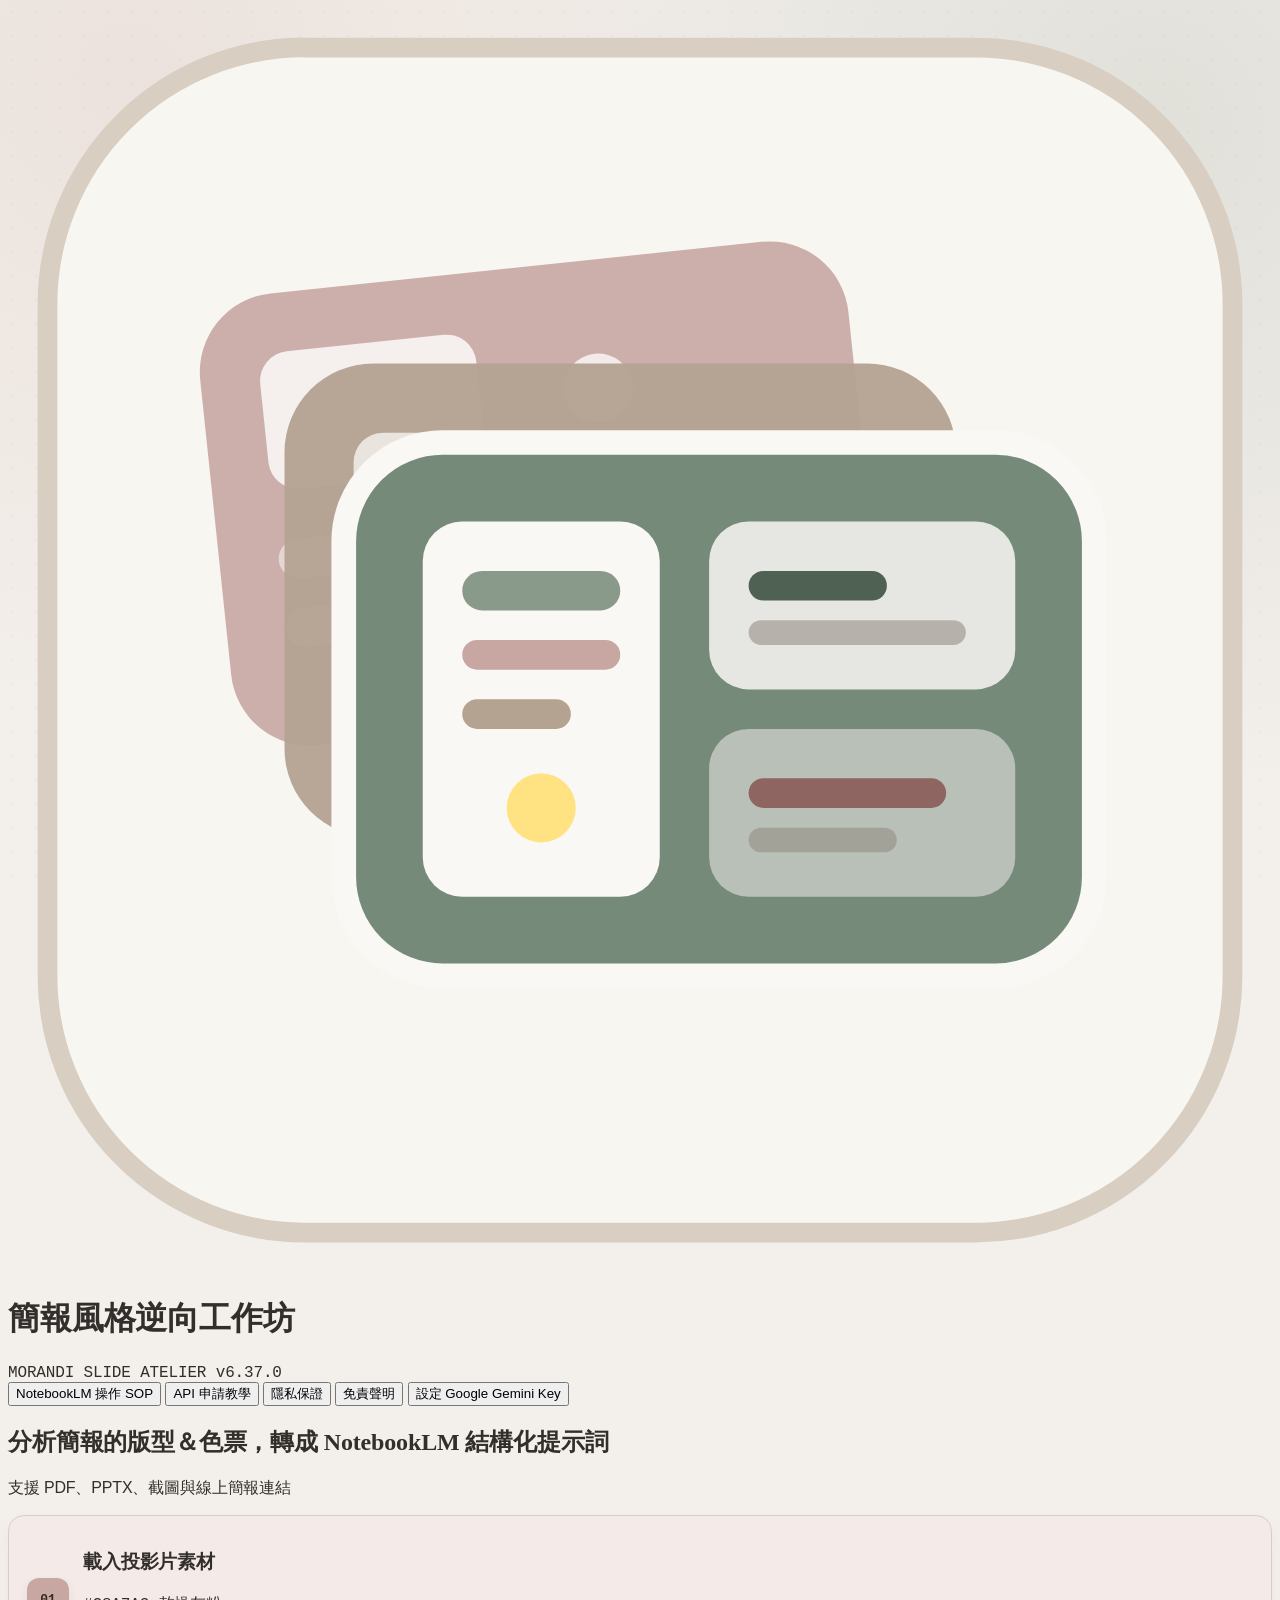
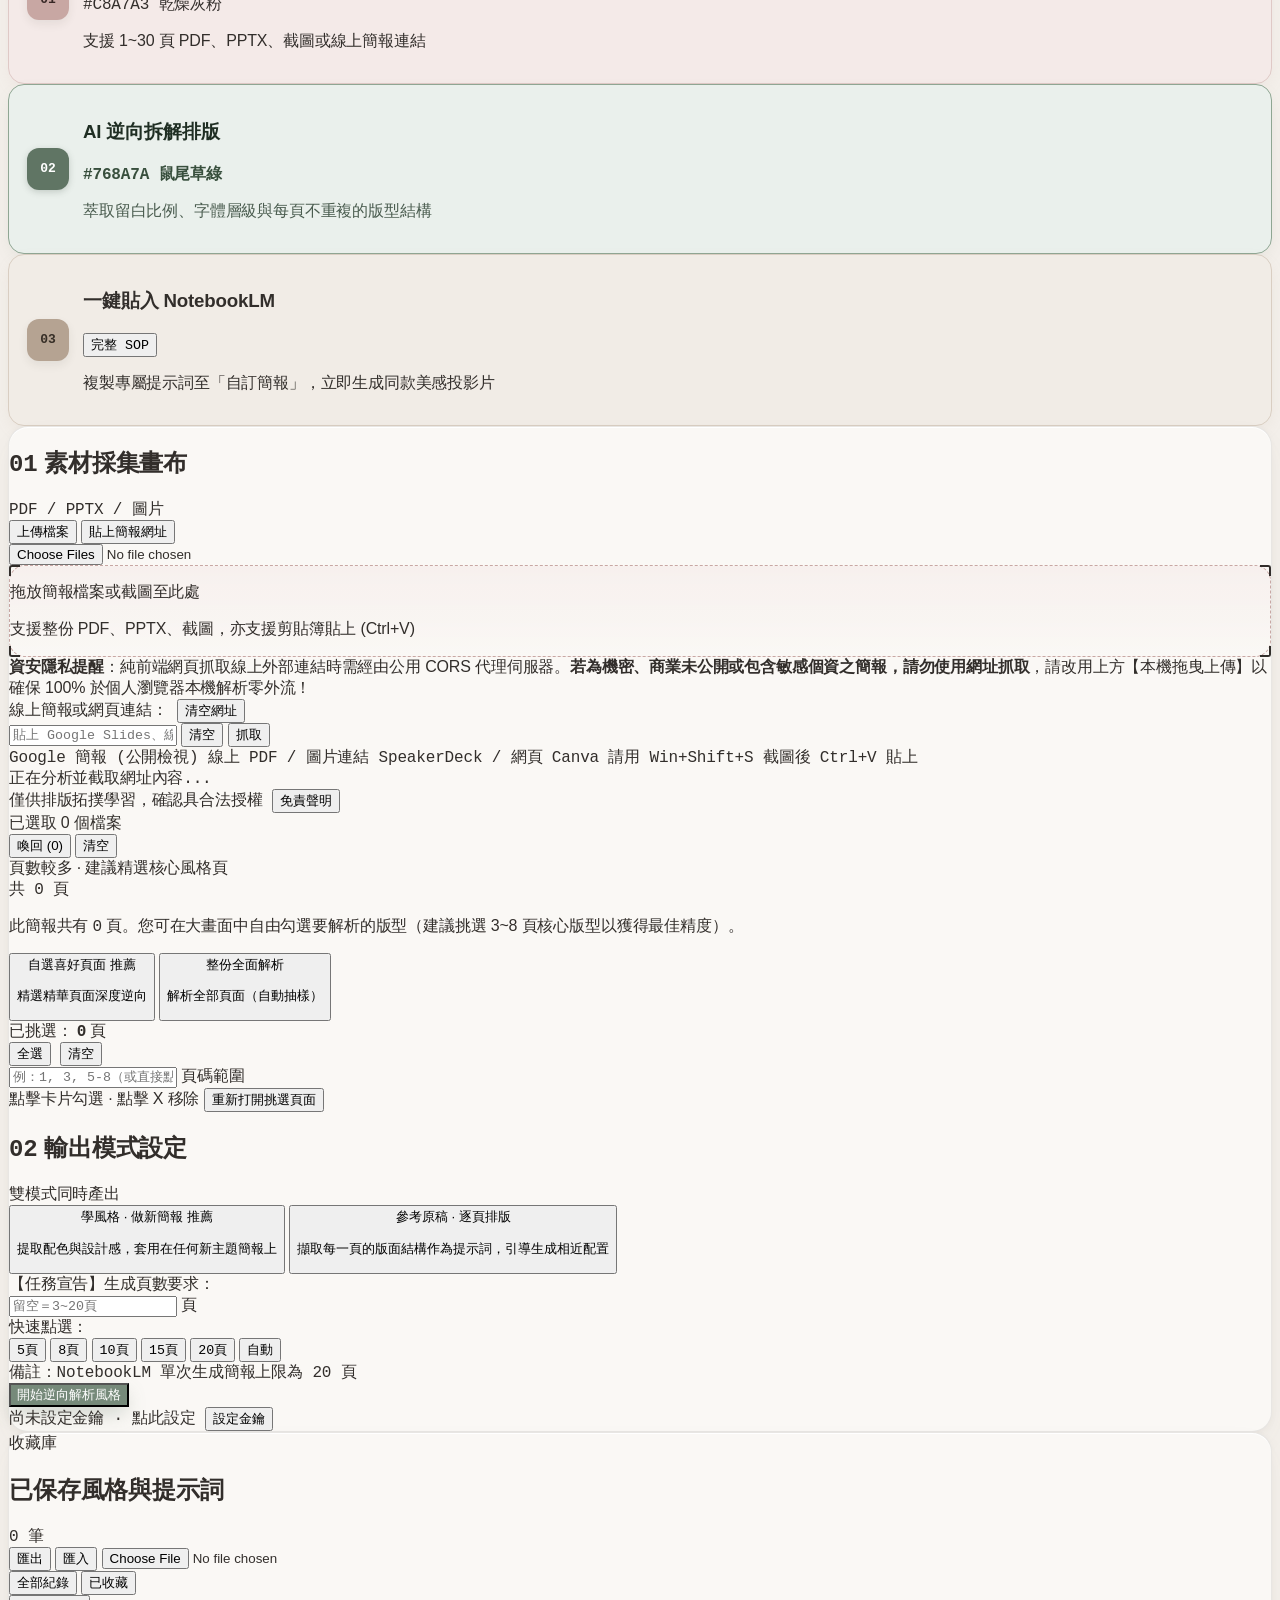
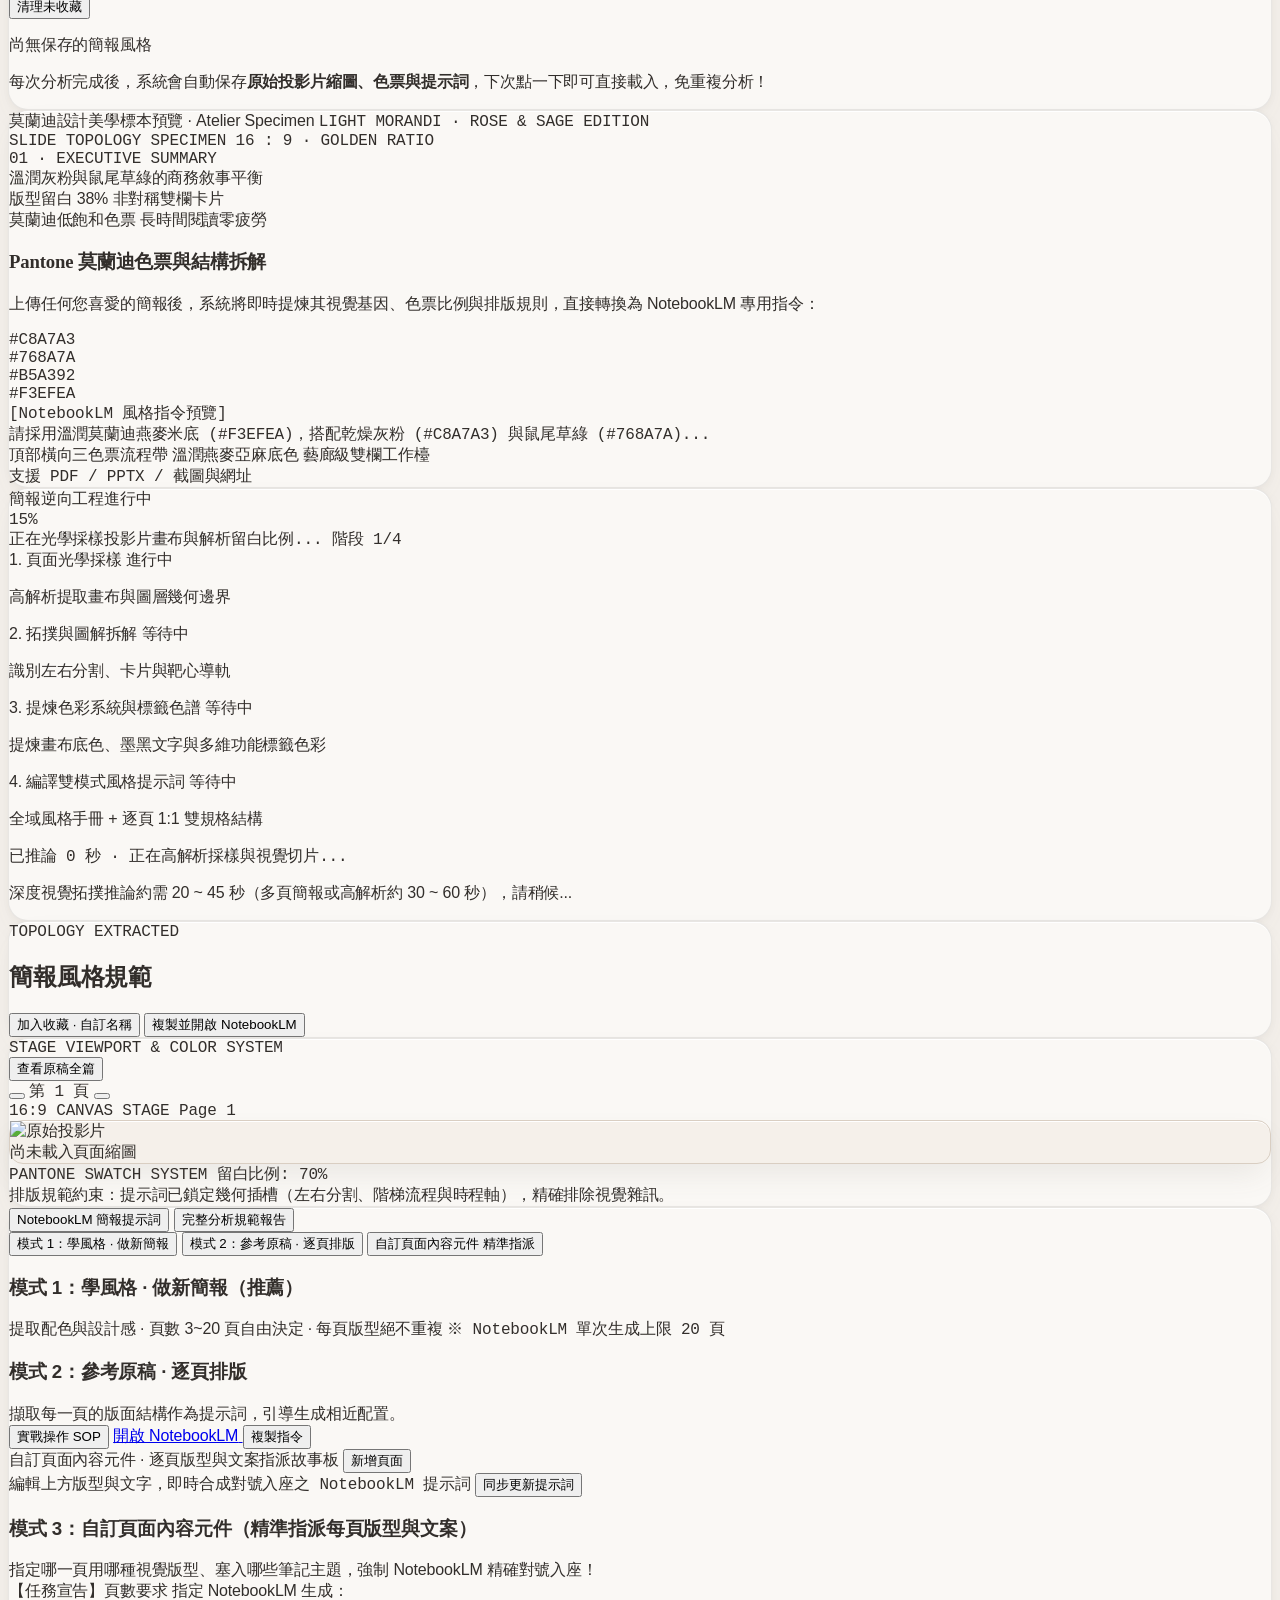
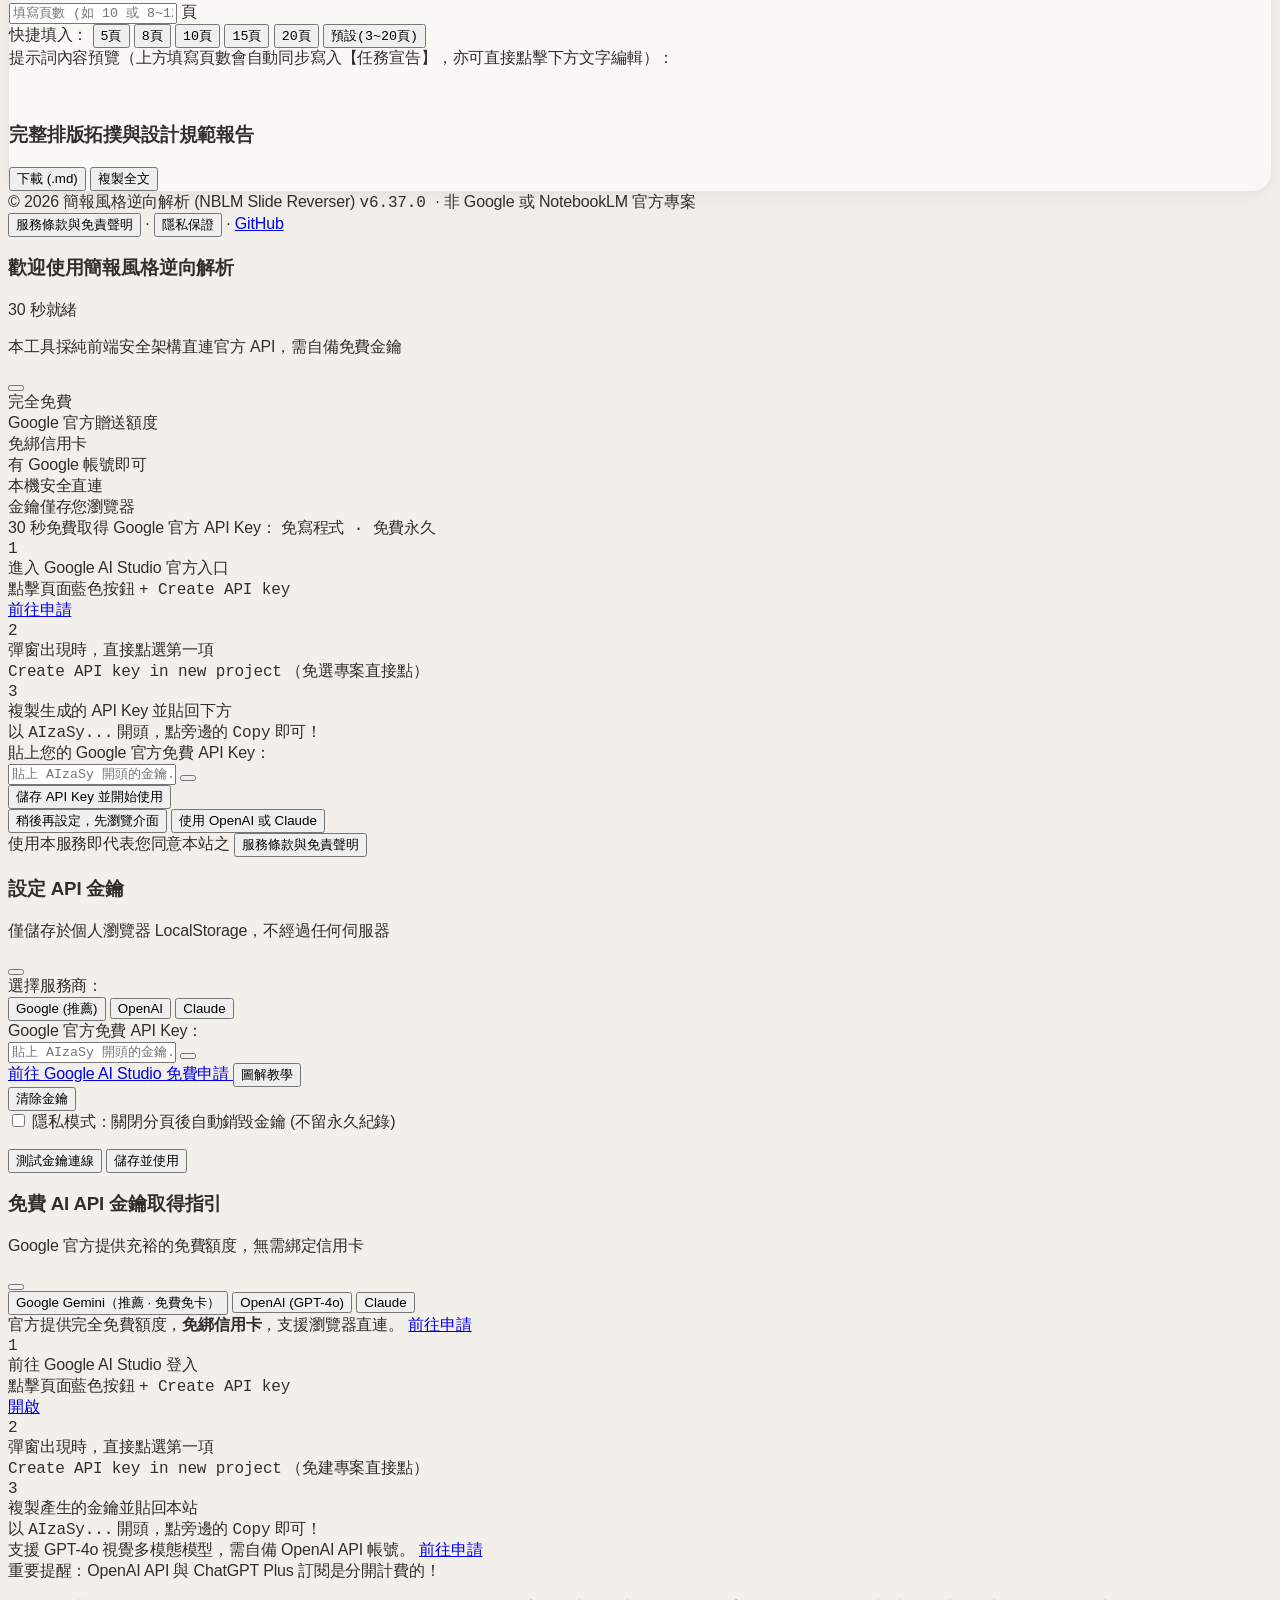
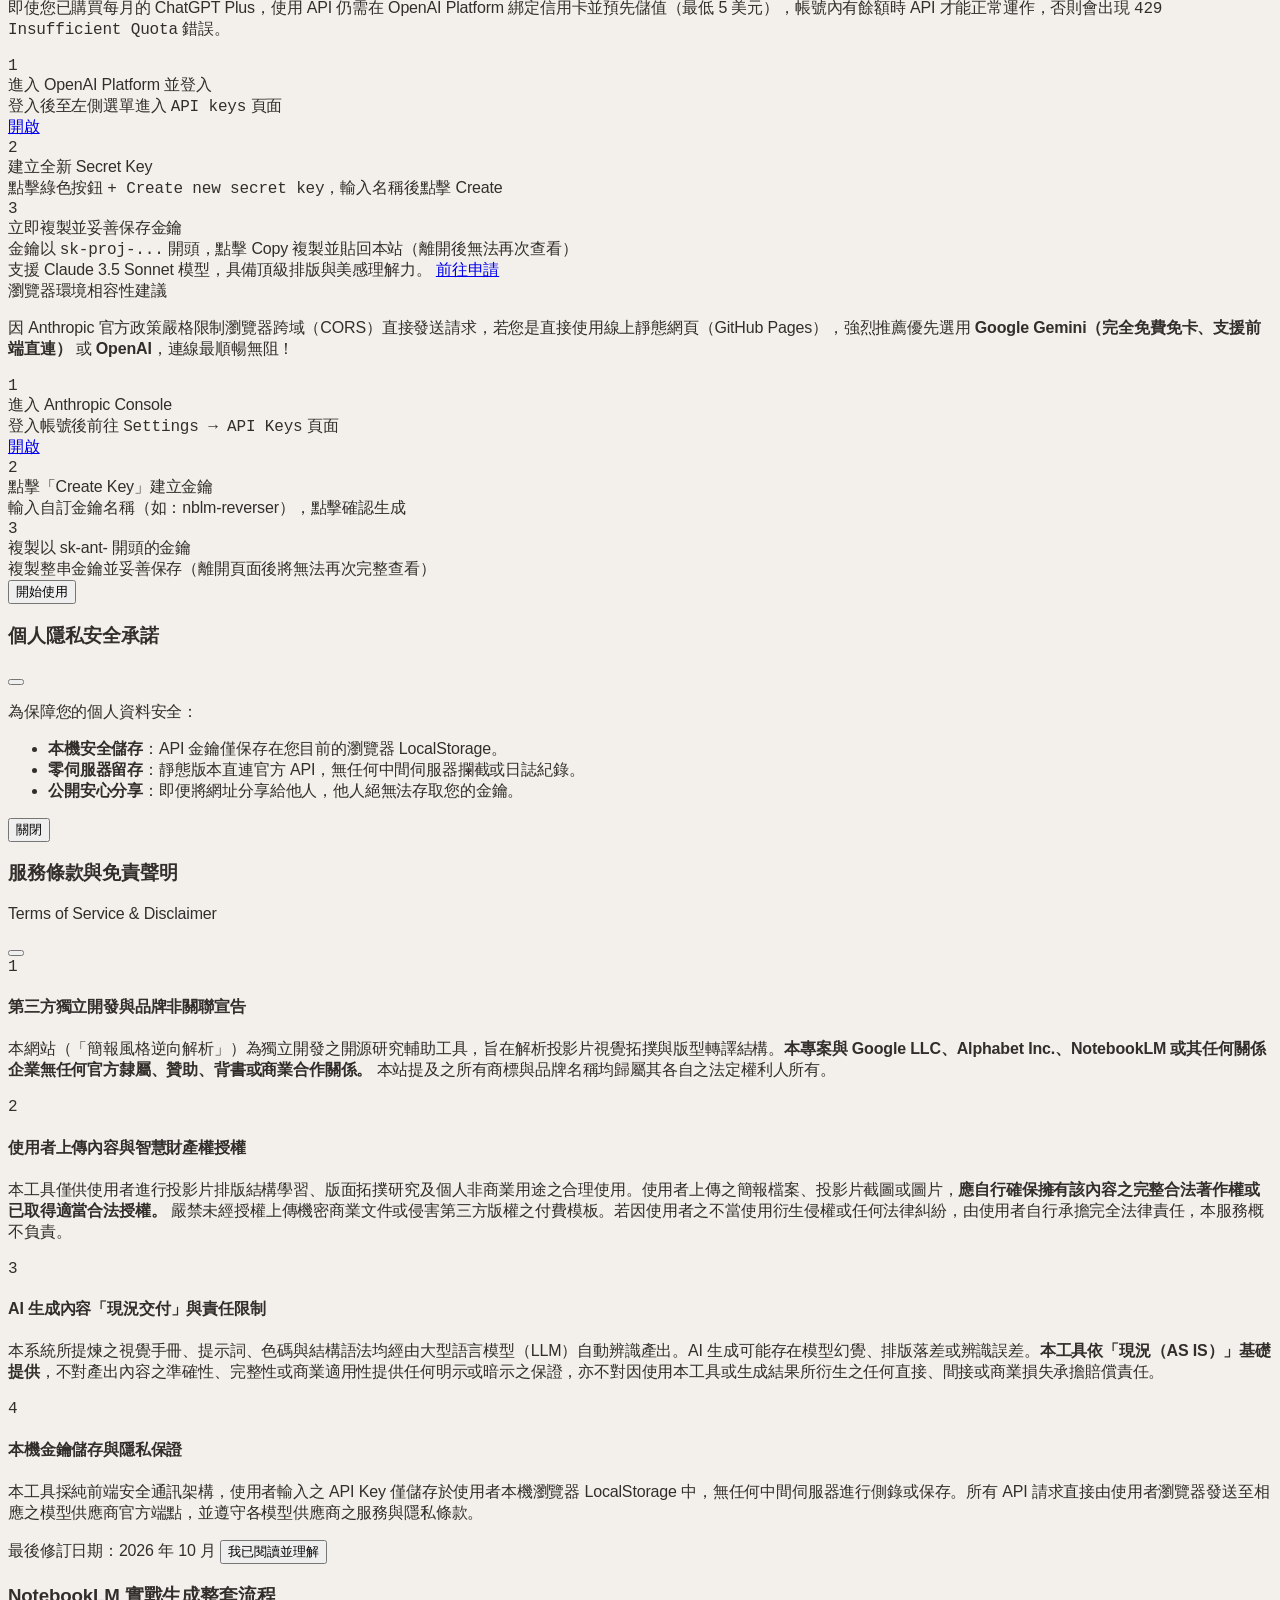
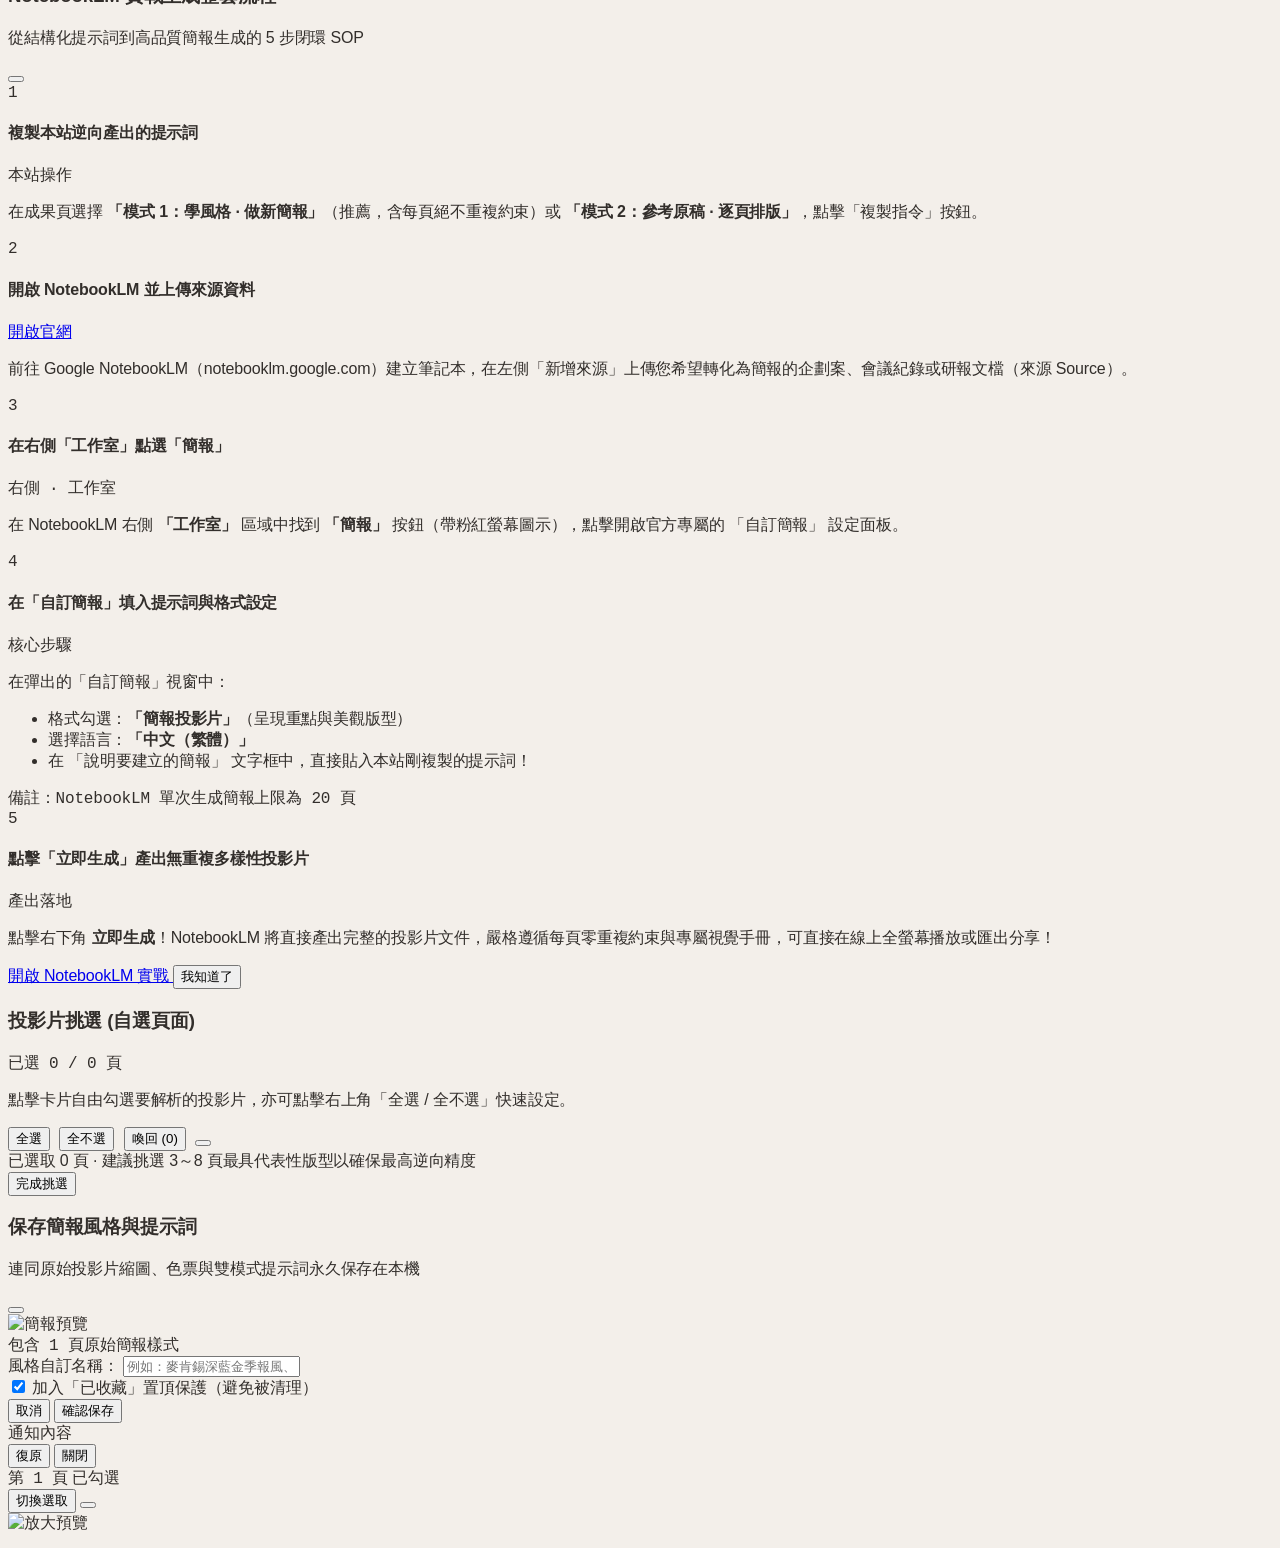
==== commit 32fe52c6: "style: redesign atelier vector logo and enhance step 02 card visibility/contrast" ====
--- a/index.html
+++ b/index.html
@@ -57,13 +57,13 @@
       window.pdfjsLib.GlobalWorkerOptions.workerSrc = 'https://cdnjs.cloudflare.com/ajax/libs/pdf.js/3.11.174/pdf.worker.min.js';
     }
   </script>
-  <link rel="icon" type="image/svg+xml" href="favicon.svg?v=6.34.2">
+  <link rel="icon" type="image/svg+xml" href="favicon.svg?v=6.37.0">
   <link rel="icon" type="image/png" sizes="32x32" href="favicon-32x32.png?v=6.34.2">
   <link rel="icon" type="image/png" sizes="16x16" href="favicon-16x16.png?v=6.34.2">
   <link rel="apple-touch-icon" sizes="180x180" href="apple-touch-icon.png?v=6.34.2">
   <link rel="shortcut icon" href="favicon.ico?v=6.34.2">
   <meta name="theme-color" content="#F3EFEA">
-  <link rel="stylesheet" href="style.css?v=6.34.2">
+  <link rel="stylesheet" href="style.css?v=6.37.0">
 </head>
 <body class="studio-canvas-bg text-[#322E2B] min-h-screen flex flex-col font-sans selection:bg-[#C8A7A3]/30 selection:text-[#322E2B] antialiased">
 
@@ -73,7 +73,7 @@
       <div class="flex items-center space-x-3.5">
         <!-- 品牌莫蘭迪標誌 (方案 A：層疊色票 × 構圖網格) -->
         <div class="w-9 h-9 rounded-xl overflow-hidden flex items-center justify-center shrink-0 transition-transform hover:scale-105">
-          <img src="favicon.svg?v=6.34.2" alt="簡報風格逆向工作坊 Logo" class="w-full h-full block">
+          <img src="favicon.svg?v=6.37.0" alt="簡報風格逆向工作坊 Logo" class="w-full h-full block">
         </div>
         <div class="flex items-center gap-2.5 flex-nowrap shrink-0">
           <h1 class="font-serif-tc text-base sm:text-lg font-bold text-[#322E2B] tracking-tight flex items-center gap-2 whitespace-nowrap">
@@ -84,7 +84,7 @@
           </span>
           <span class="text-[11px] px-2.5 py-0.5 rounded-full bg-[#E9EFEA] text-[#4E6152] font-mono border border-[#C4D1C6] font-semibold shadow-sm flex items-center gap-1.5 whitespace-nowrap shrink-0" title="系統當前版本號">
             <span class="w-1.5 h-1.5 rounded-full bg-[#768A7A]"></span>
-            <span id="system-version-badge">v6.36.0</span>
+            <span id="system-version-badge">v6.37.0</span>
           </span>
         </div>
       </div>
@@ -997,7 +997,7 @@
       <div class="flex items-center gap-2 flex-wrap">
         <span>© 2026 簡報風格逆向解析 (NBLM Slide Reverser)</span>
         <span class="px-2 py-0.5 rounded-full font-mono text-[10px] bg-[#E9EFEA] text-[#4E6152] border border-[#C4D1C6] font-semibold">
-          v6.35.3
+          v6.37.0
         </span>
         <span class="text-zinc-700 hidden sm:inline">·</span>
         <span class="text-[#68615B]">非 Google 或 NotebookLM 官方專案</span>
@@ -1788,7 +1788,7 @@
     </button>
   </div>
 
-  <script src="app.js?v=6.36.0"></script>
+  <script src="app.js?v=6.37.0"></script>
   <script>
     lucide.createIcons();
   </script>
--- a/style.css
+++ b/style.css
@@ -367,3 +367,34 @@
   object-fit: contain !important;
   display: block;
 }
+
+/* ==========================================================================
+   Step 02 Contrast & Visibility Enhancement
+   ========================================================================== */
+.morandi-step-02 {
+  background: #EAF0EC !important;
+  border: 1.5px solid #8FA693 !important;
+  opacity: 1 !important;
+  visibility: visible !important;
+}
+
+.morandi-step-02 .morandi-swatch-chip {
+  background: #607564 !important;
+  color: #FFFFFF !important;
+  font-weight: 800 !important;
+  box-shadow: 0 2px 6px rgba(78, 97, 82, 0.25) !important;
+}
+
+.morandi-step-02 h3 {
+  color: #1F2E23 !important;
+  font-weight: 700 !important;
+}
+
+.morandi-step-02 span.font-mono {
+  color: #384F3D !important;
+  font-weight: 600 !important;
+}
+
+.morandi-step-02 p {
+  color: #4A5C4F !important;
+}
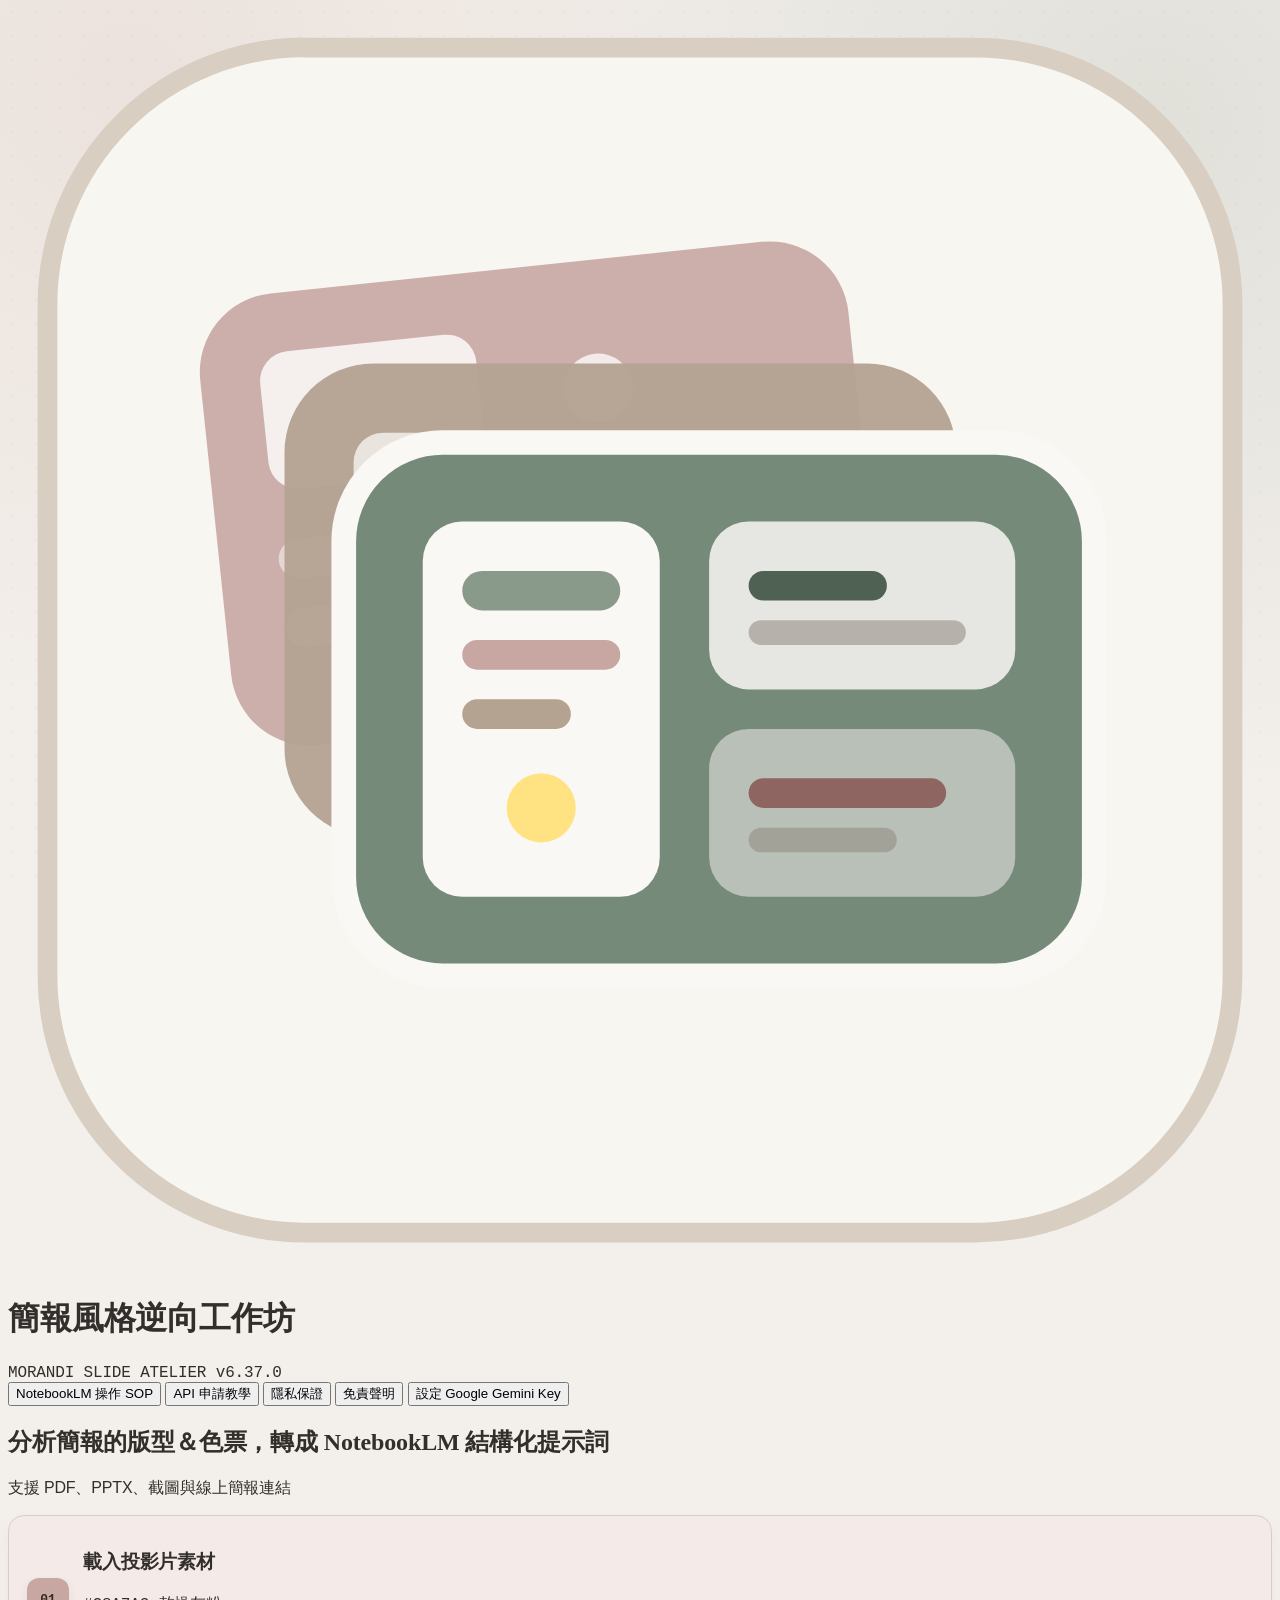
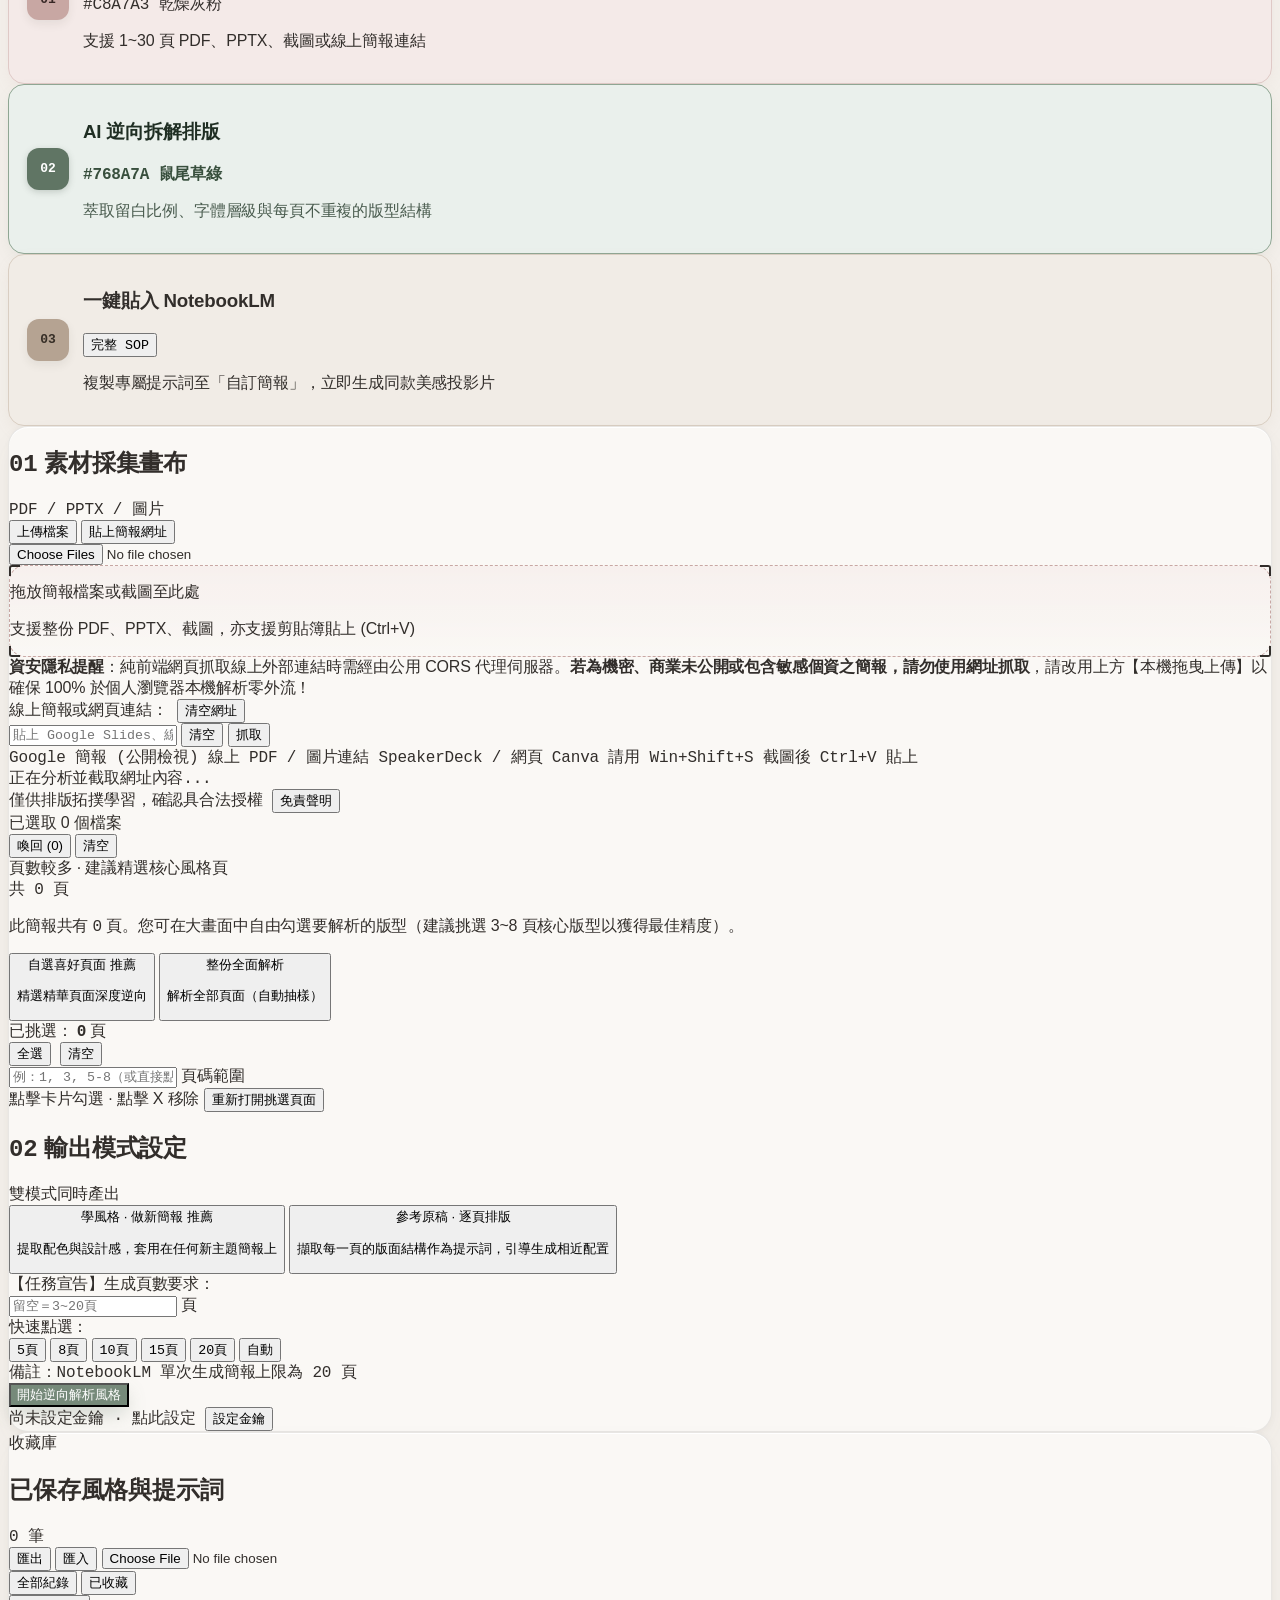
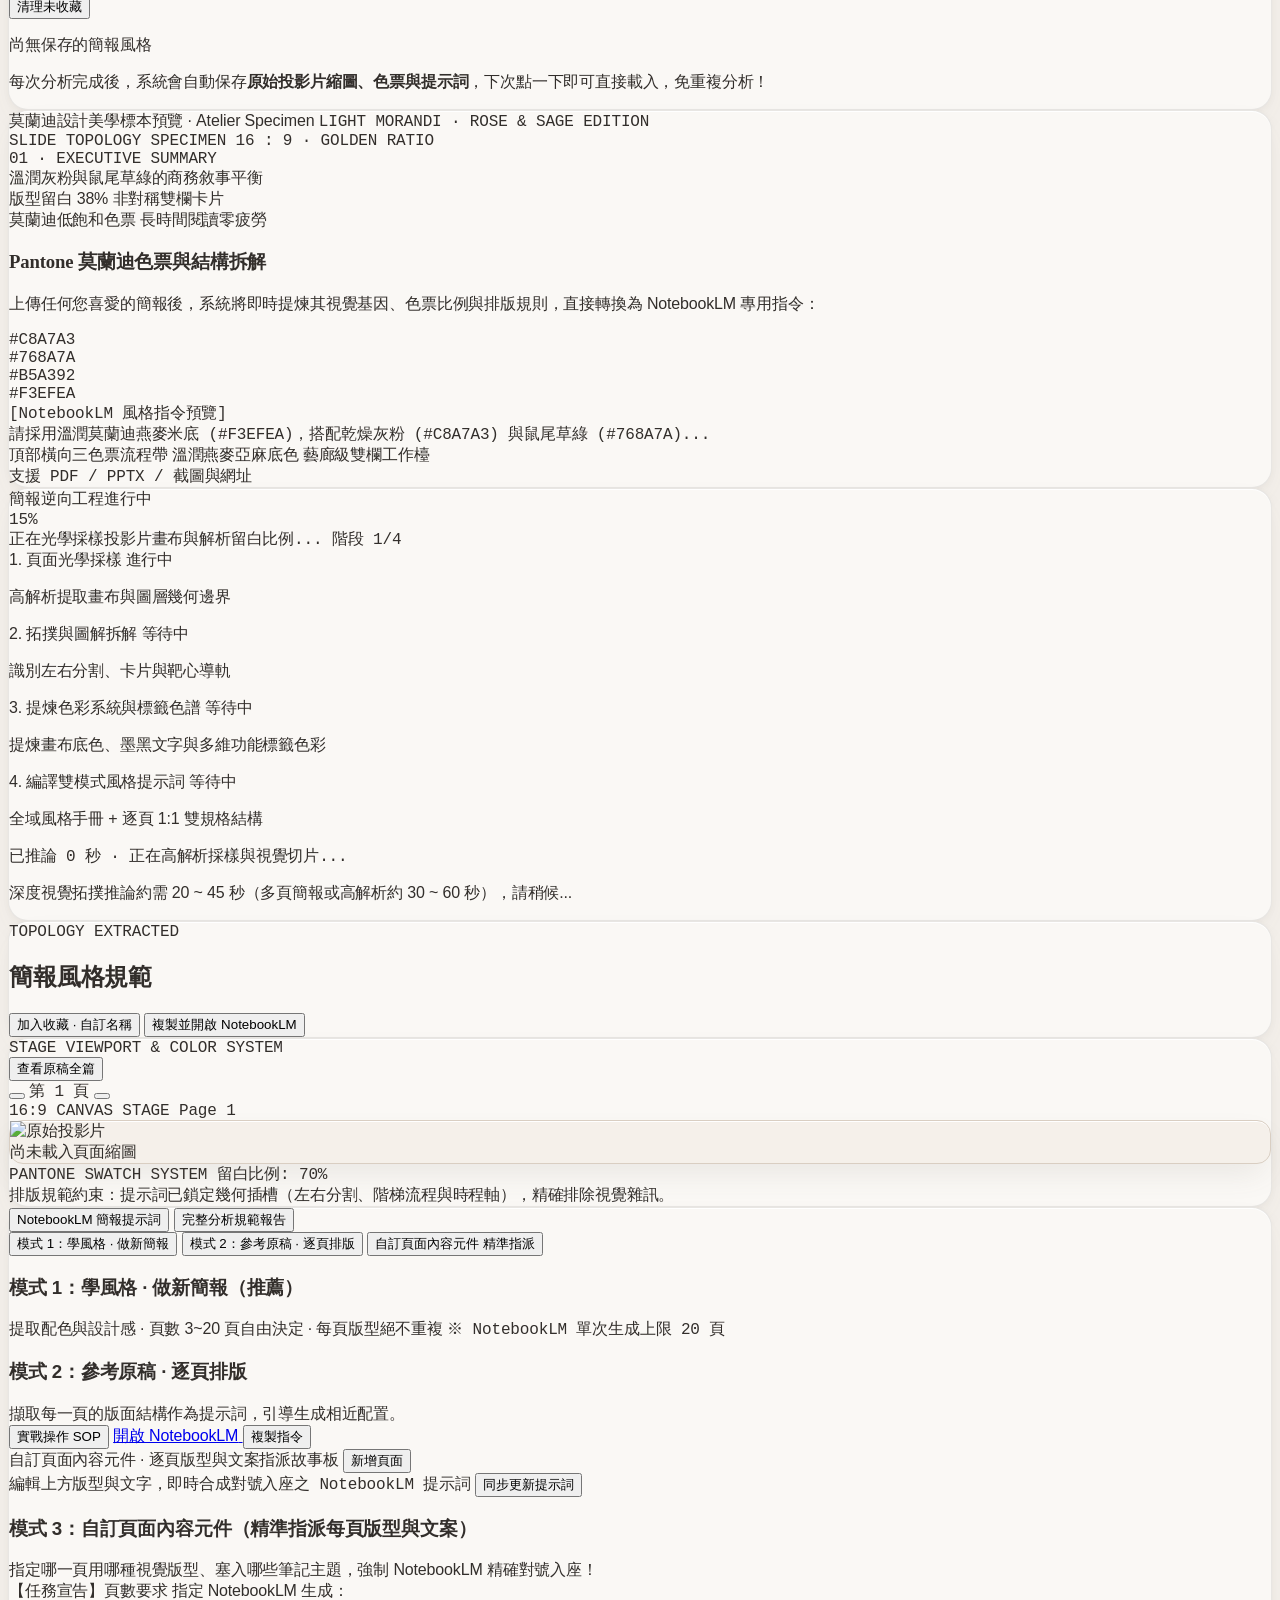
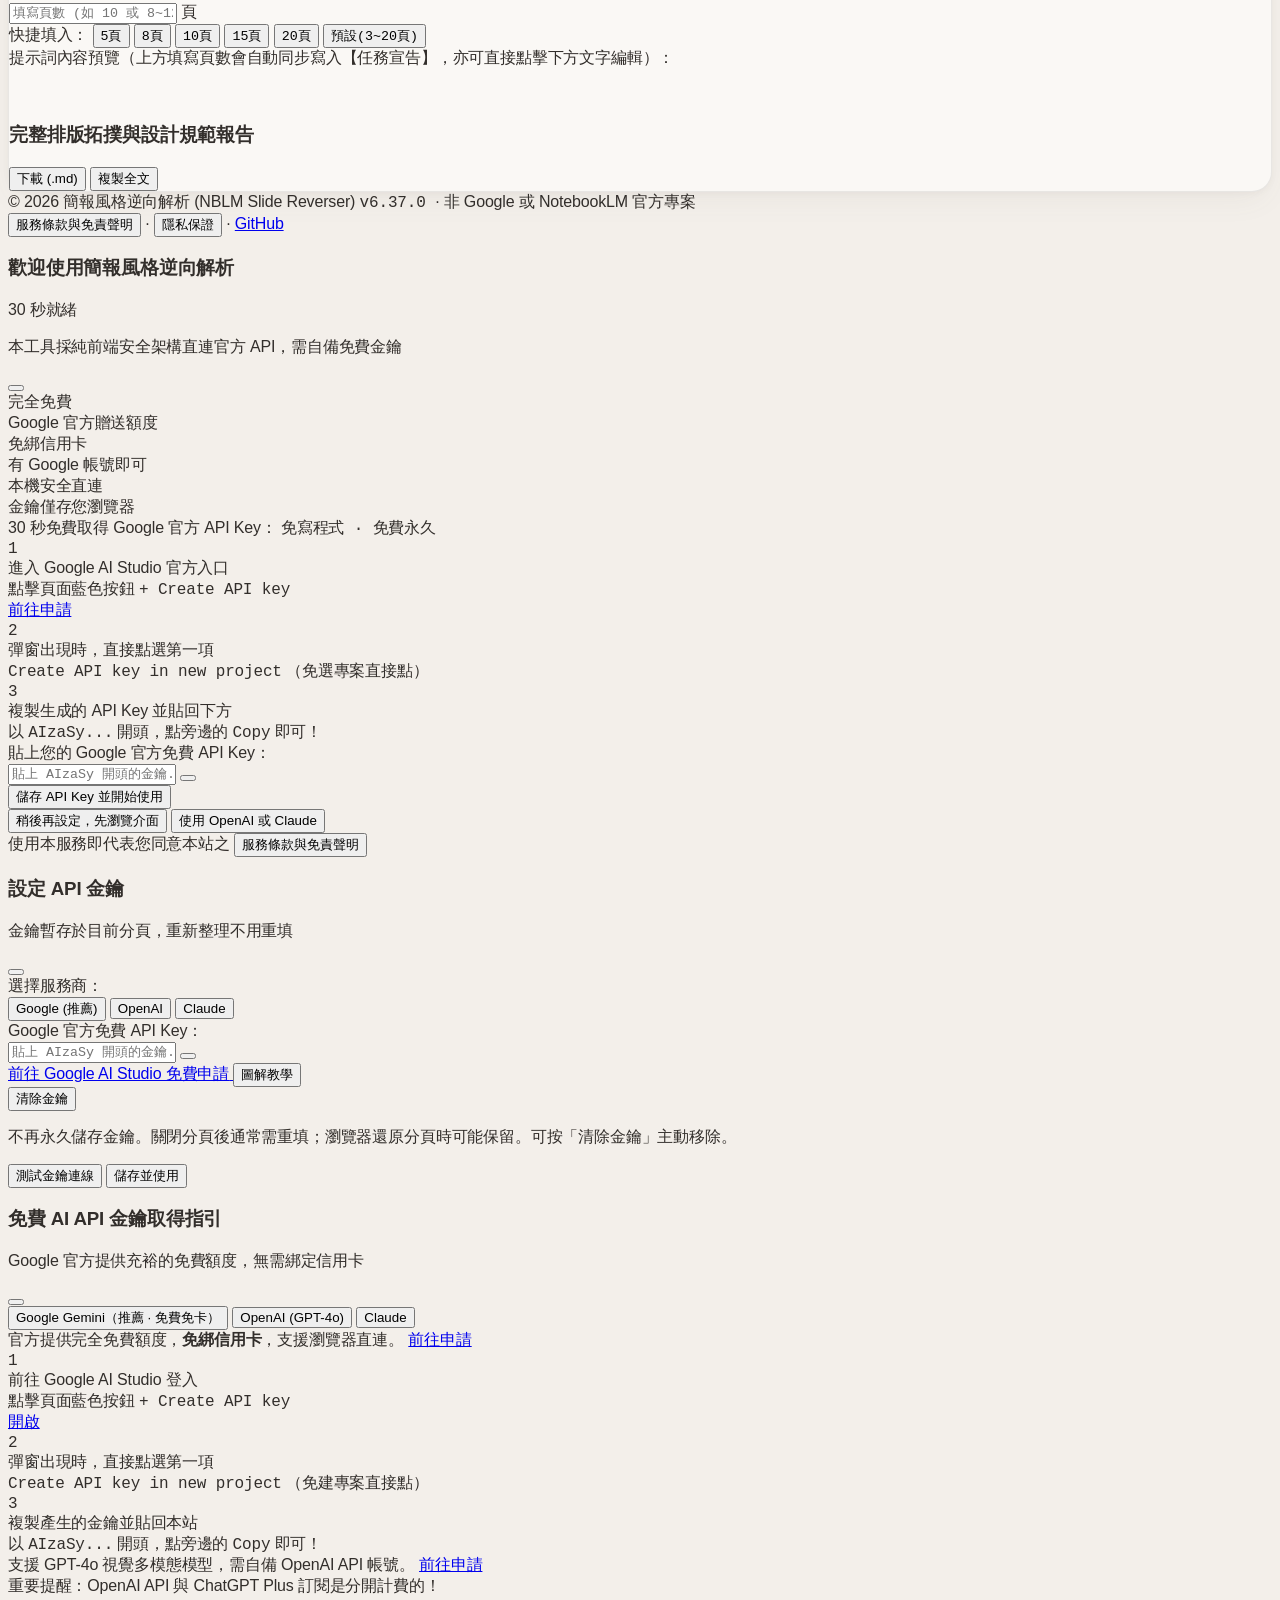
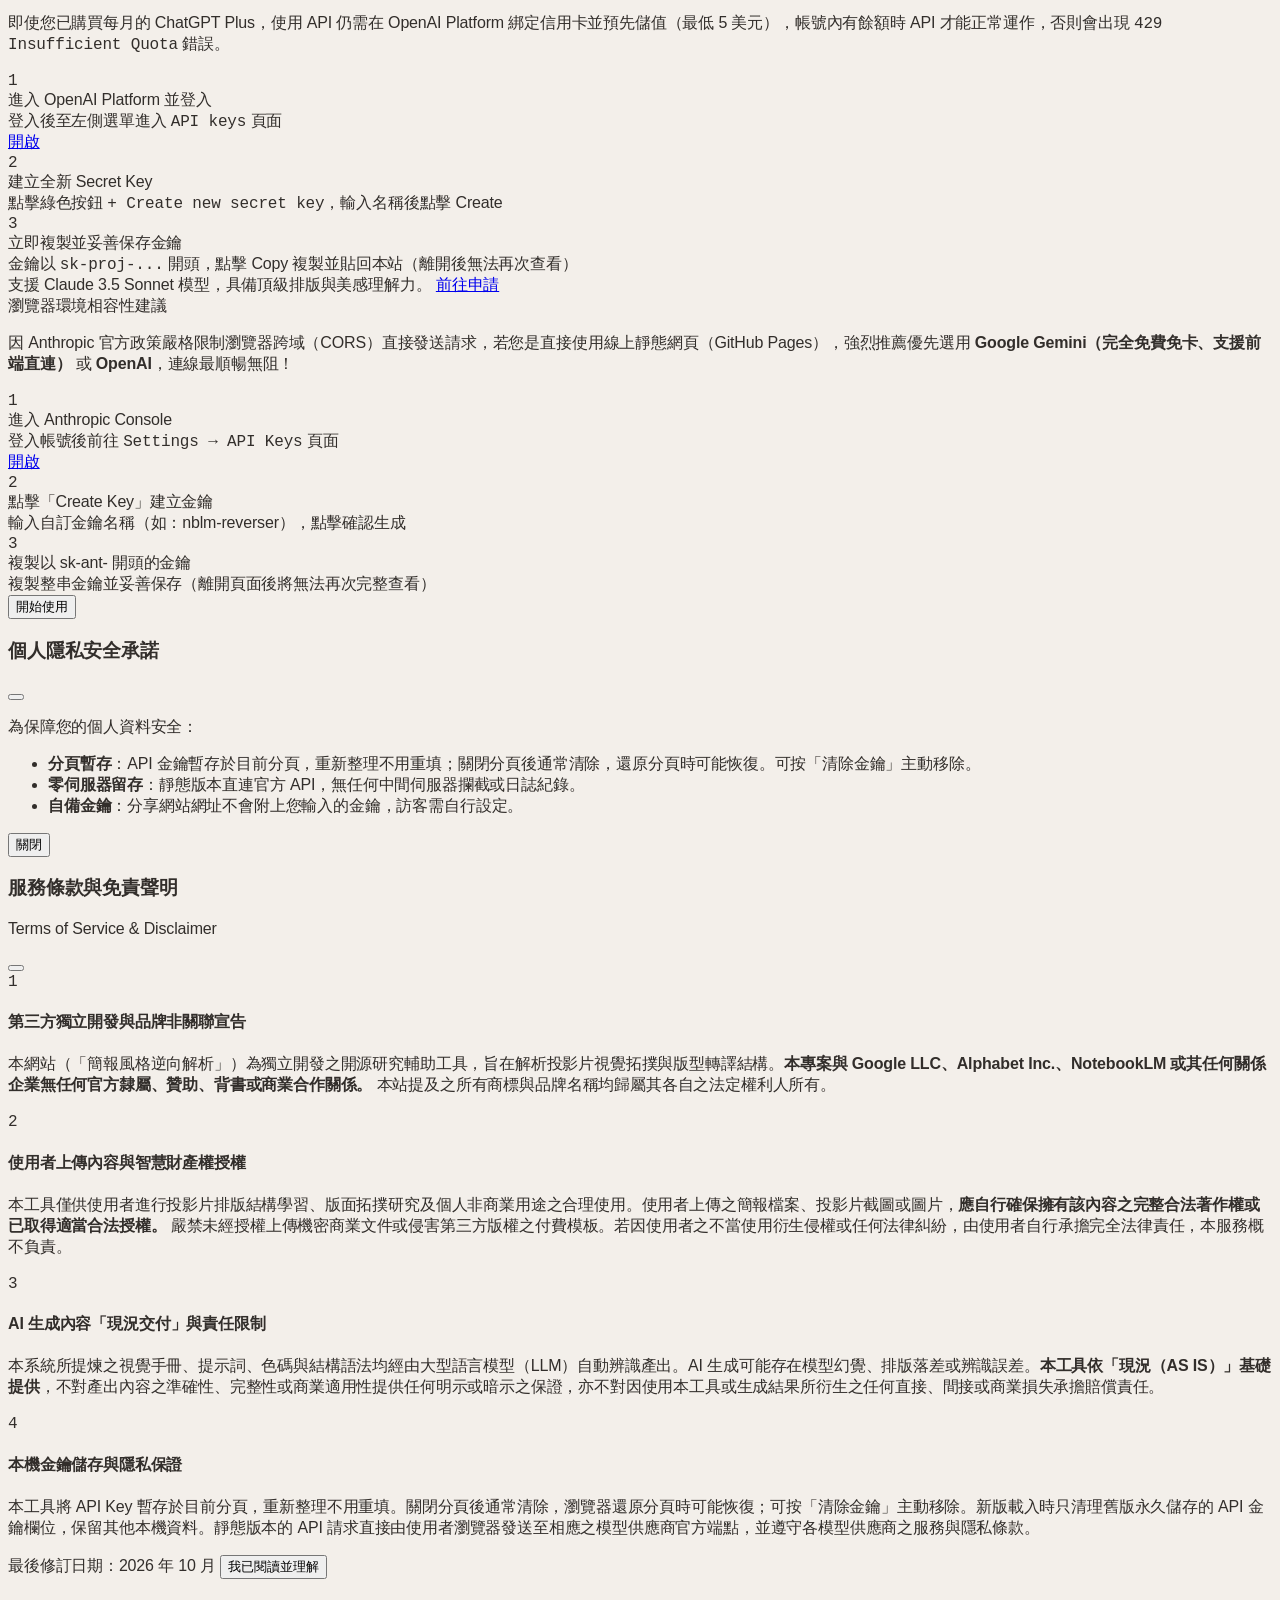
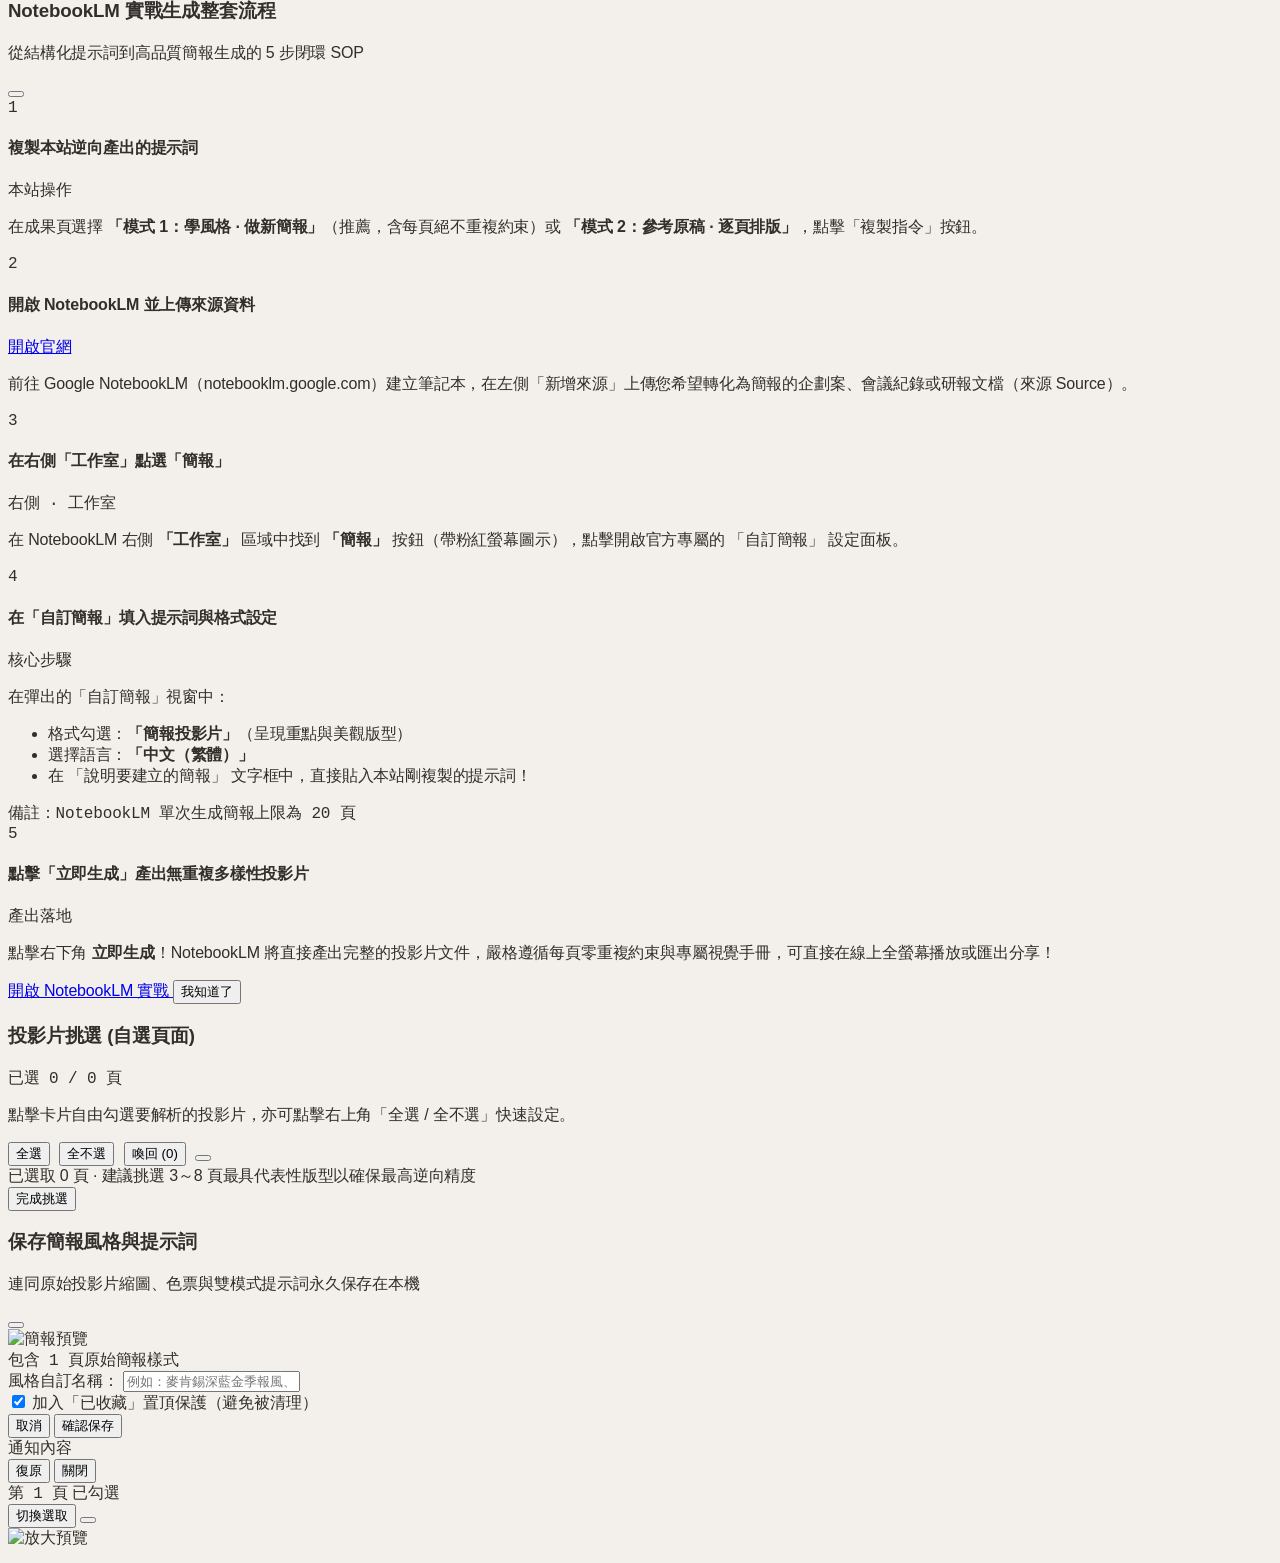
==== commit f942f35d: "Keep API keys in tab session storage" ====
--- a/index.html
+++ b/index.html
@@ -1157,7 +1157,7 @@
           </div>
           <div>
             <h3 class="text-sm font-semibold text-[#322E2B]">設定 API 金鑰</h3>
-            <p class="text-[11px] text-[#68615B]">僅儲存於個人瀏覽器 LocalStorage，不經過任何伺服器</p>
+            <p class="text-[11px] text-[#68615B]">金鑰暫存於目前分頁，重新整理不用重填</p>
           </div>
         </div>
         <button id="btn-close-apikey-modal" class="text-[#68615B] hover:text-white cursor-pointer transition-colors">
@@ -1206,13 +1206,9 @@
           <button id="btn-clear-key" class="text-[#968E86] hover:text-rose-400 font-medium cursor-pointer transition-colors">清除金鑰</button>
         </div>
 
-        <!-- 金鑰隱私與安全儲存模式 -->
-        <div class="pt-2 border-t border-[#322E2B]/[0.08] flex items-center justify-between text-[11px] text-[#68615B]">
-          <label class="flex items-center gap-1.5 cursor-pointer select-none hover:text-[#322E2B]">
-            <input type="checkbox" id="check-session-only" class="rounded bg-white/5 border-white/20 text-sky-500 focus:ring-0">
-            <span>隱私模式：關閉分頁後自動銷毀金鑰 (不留永久紀錄)</span>
-          </label>
-        </div>
+        <p class="pt-2 border-t border-[#322E2B]/[0.08] text-[11px] text-[#68615B]">
+          不再永久儲存金鑰。關閉分頁後通常需重填；瀏覽器還原分頁時可能保留。可按「清除金鑰」主動移除。
+        </p>
       </div>
 
       <!-- 即時金鑰連線診斷結果展示區 (預設隱藏) -->
@@ -1454,9 +1450,9 @@
       <div class="space-y-2 text-xs text-[#68615B] leading-relaxed">
         <p>為保障您的個人資料安全：</p>
         <ul class="list-disc list-inside space-y-1 text-[#68615B]">
-          <li><strong class="text-[#322E2B]">本機安全儲存</strong>：API 金鑰僅保存在您目前的瀏覽器 LocalStorage。</li>
+          <li><strong class="text-[#322E2B]">分頁暫存</strong>：API 金鑰暫存於目前分頁，重新整理不用重填；關閉分頁後通常清除，還原分頁時可能恢復。可按「清除金鑰」主動移除。</li>
           <li><strong class="text-[#322E2B]">零伺服器留存</strong>：靜態版本直連官方 API，無任何中間伺服器攔截或日誌紀錄。</li>
-          <li><strong class="text-[#322E2B]">公開安心分享</strong>：即便將網址分享給他人，他人絕無法存取您的金鑰。</li>
+          <li><strong class="text-[#322E2B]">自備金鑰</strong>：分享網站網址不會附上您輸入的金鑰，訪客需自行設定。</li>
         </ul>
       </div>
 
@@ -1528,7 +1524,7 @@
             <h4>本機金鑰儲存與隱私保證</h4>
           </div>
           <p class="text-[#68615B] pl-6 text-[11px]">
-            本工具採純前端安全通訊架構，使用者輸入之 API Key 僅儲存於使用者本機瀏覽器 LocalStorage 中，無任何中間伺服器進行側錄或保存。所有 API 請求直接由使用者瀏覽器發送至相應之模型供應商官方端點，並遵守各模型供應商之服務與隱私條款。
+            本工具將 API Key 暫存於目前分頁，重新整理不用重填。關閉分頁後通常清除，瀏覽器還原分頁時可能恢復；可按「清除金鑰」主動移除。新版載入時只清理舊版永久儲存的 API 金鑰欄位，保留其他本機資料。靜態版本的 API 請求直接由使用者瀏覽器發送至相應之模型供應商官方端點，並遵守各模型供應商之服務與隱私條款。
           </p>
         </div>
       </div>
@@ -1788,7 +1784,7 @@
     </button>
   </div>
 
-  <script src="app.js?v=6.37.0"></script>
+  <script src="app.js?v=6.37.1"></script>
   <script>
     lucide.createIcons();
   </script>
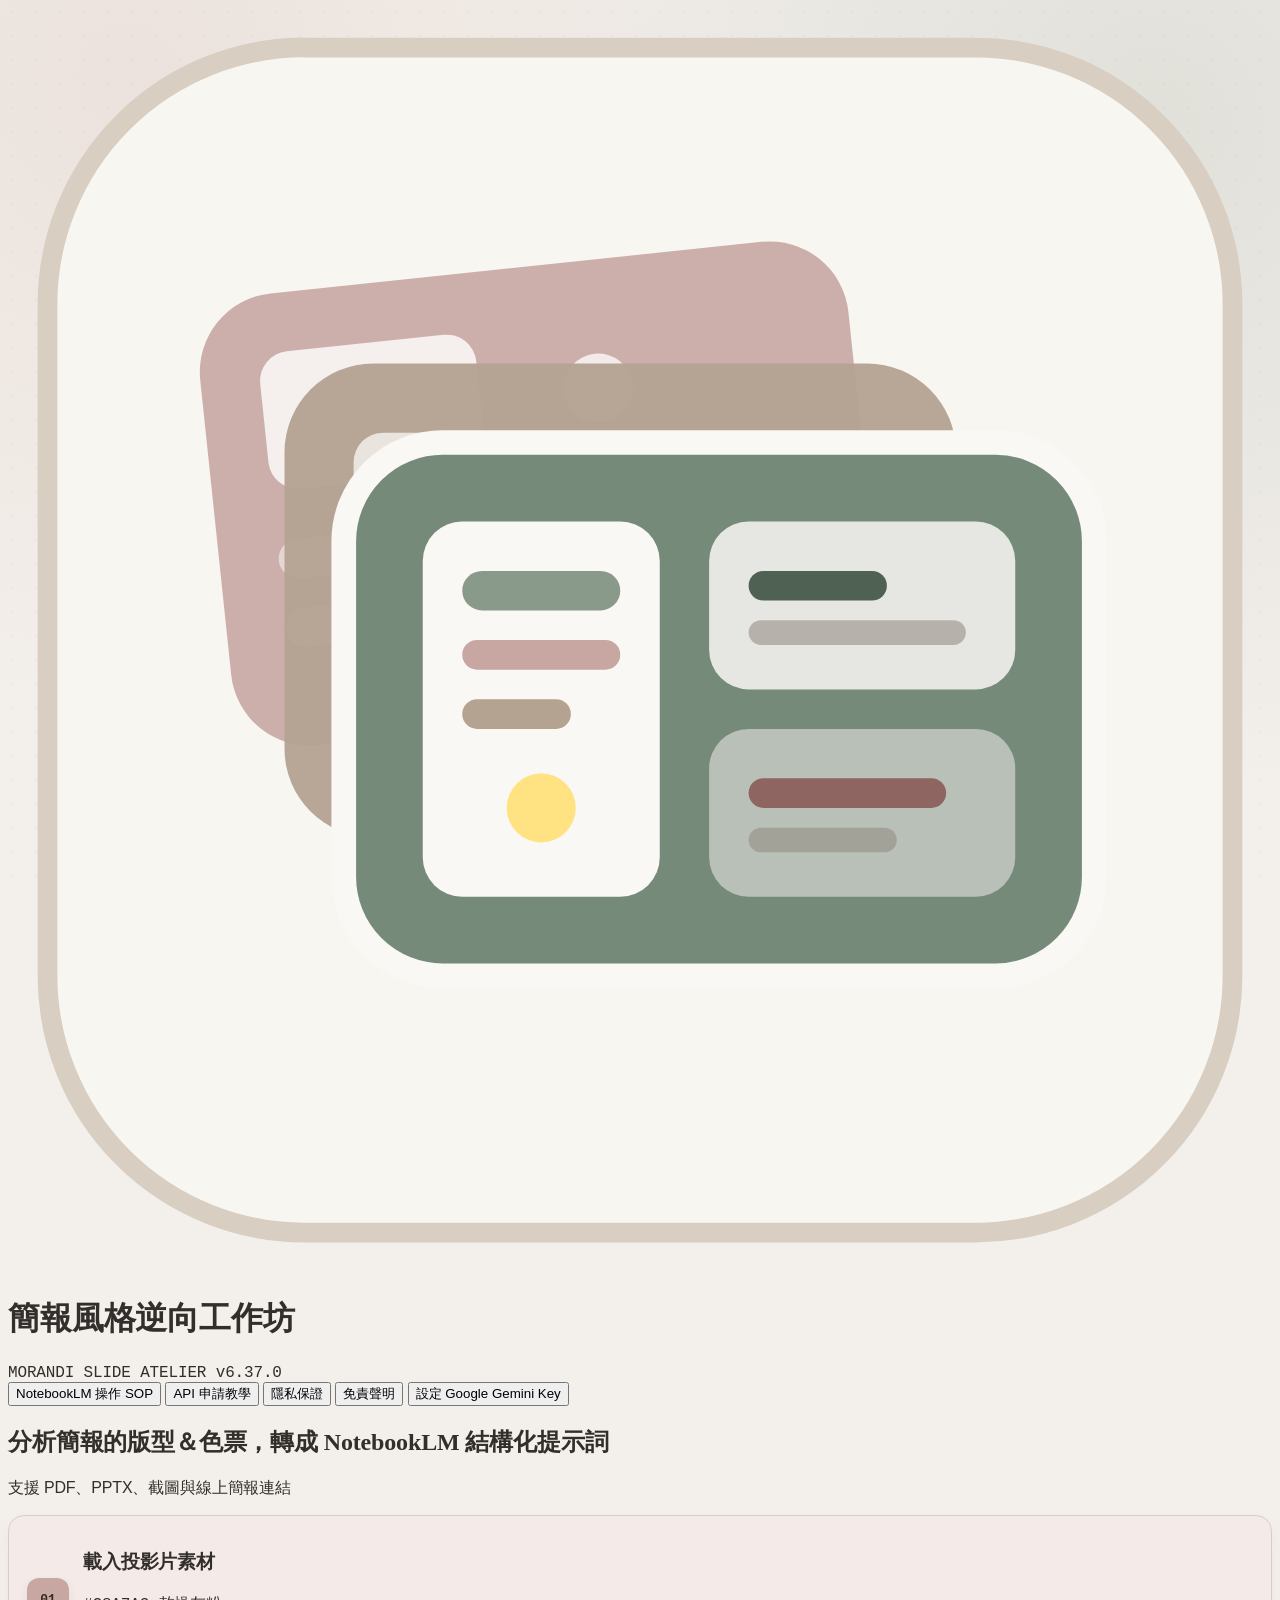
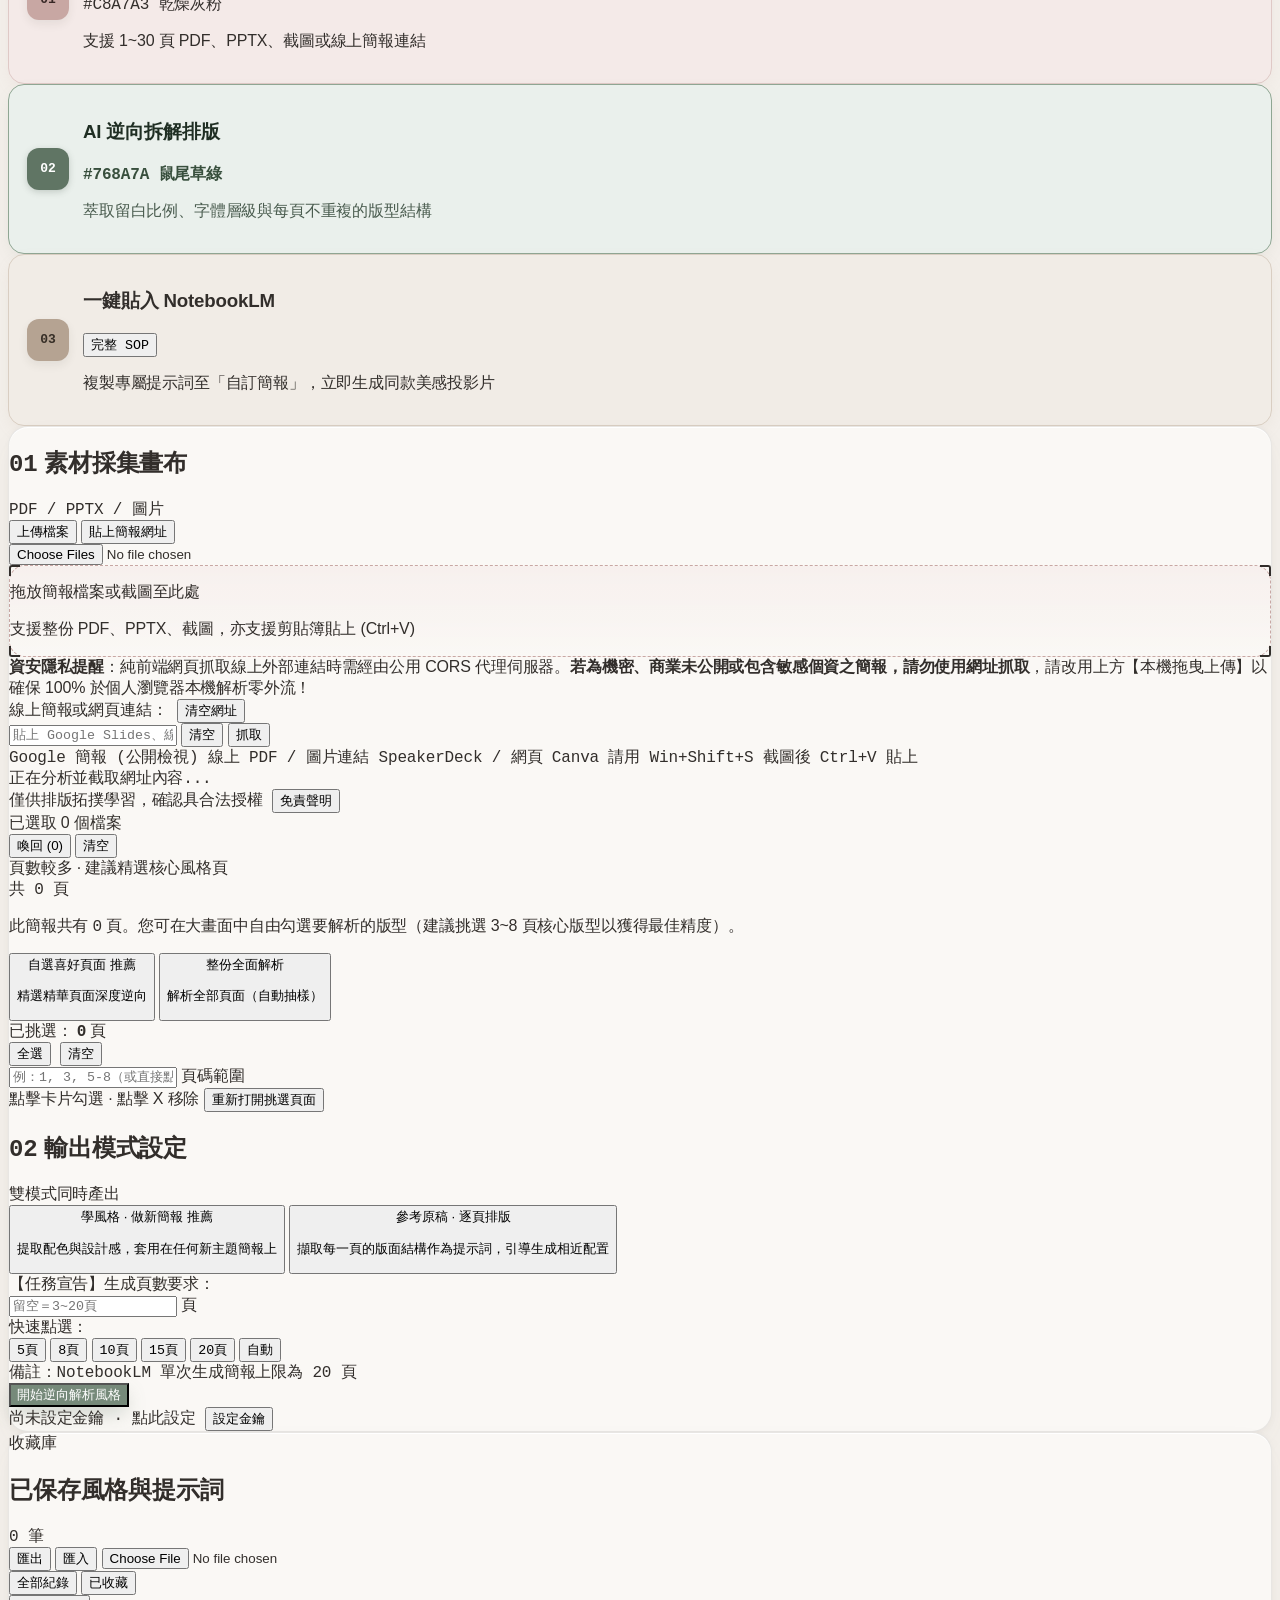
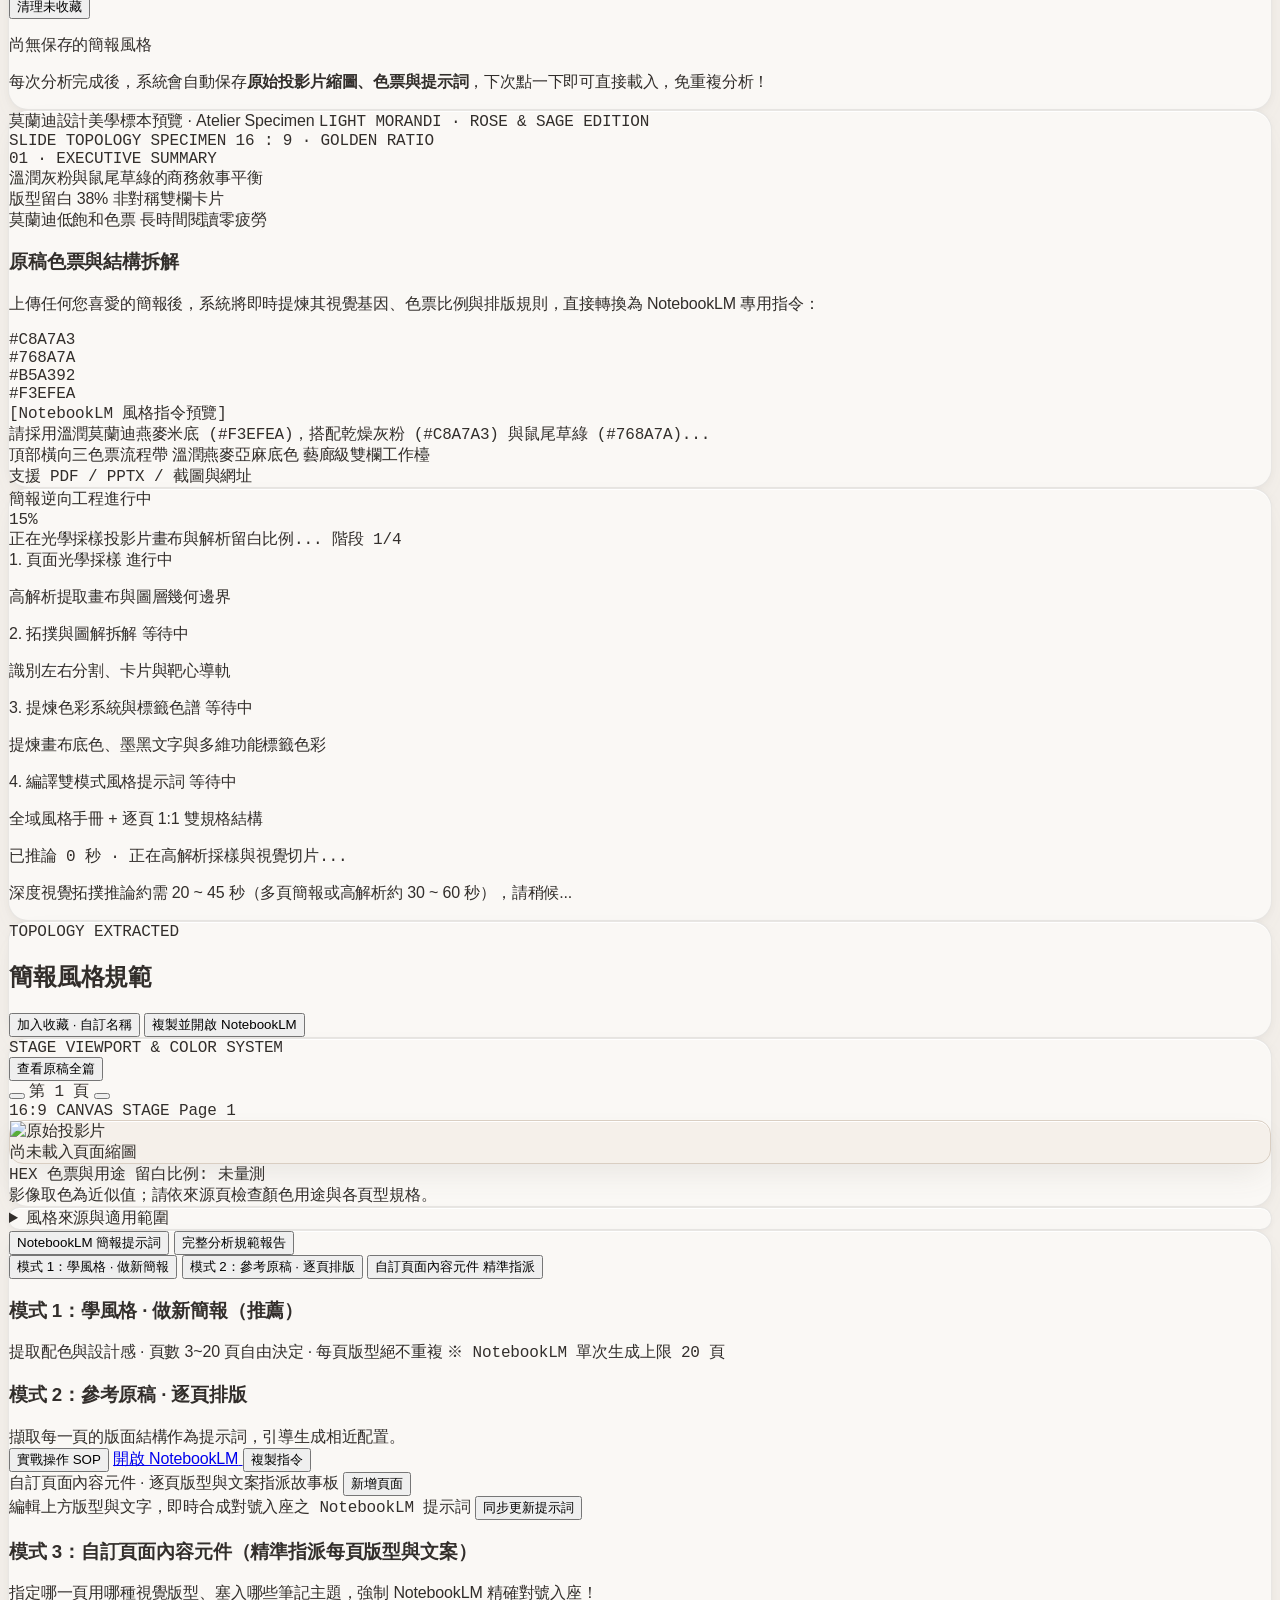
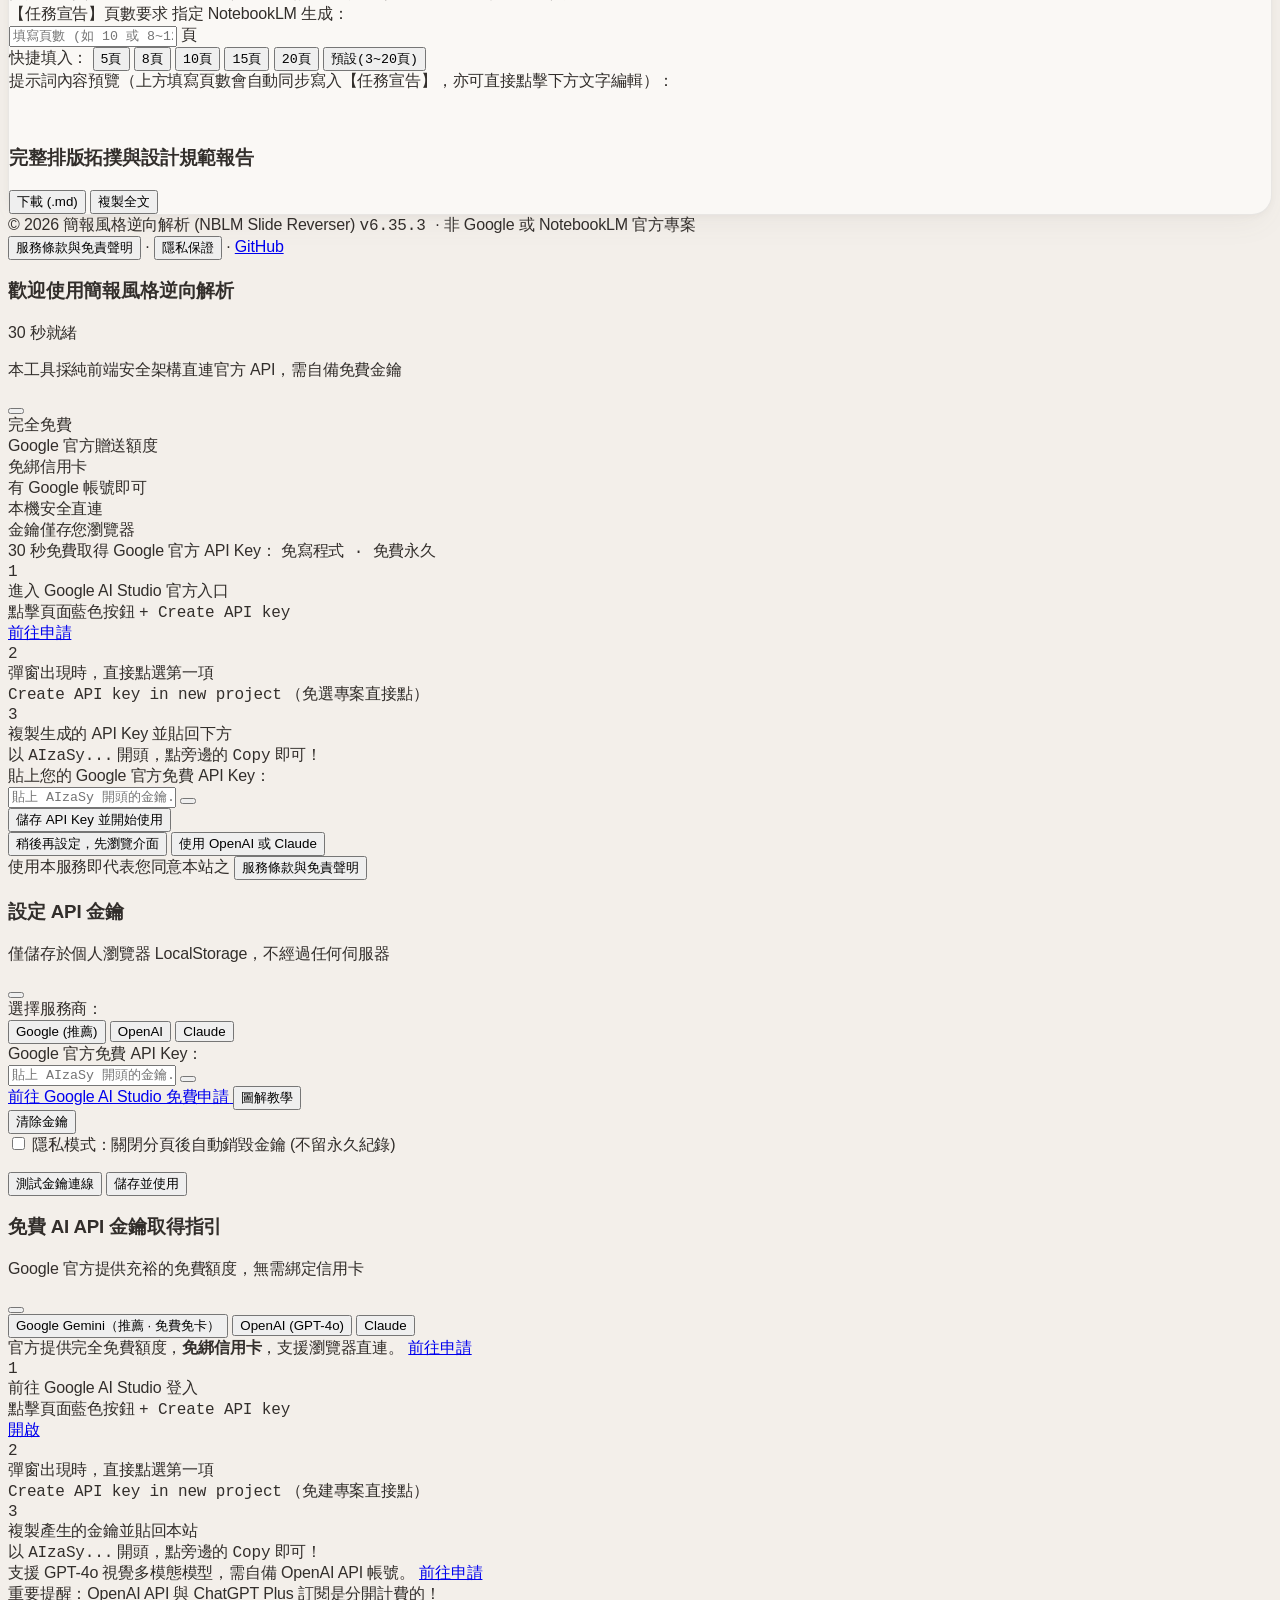
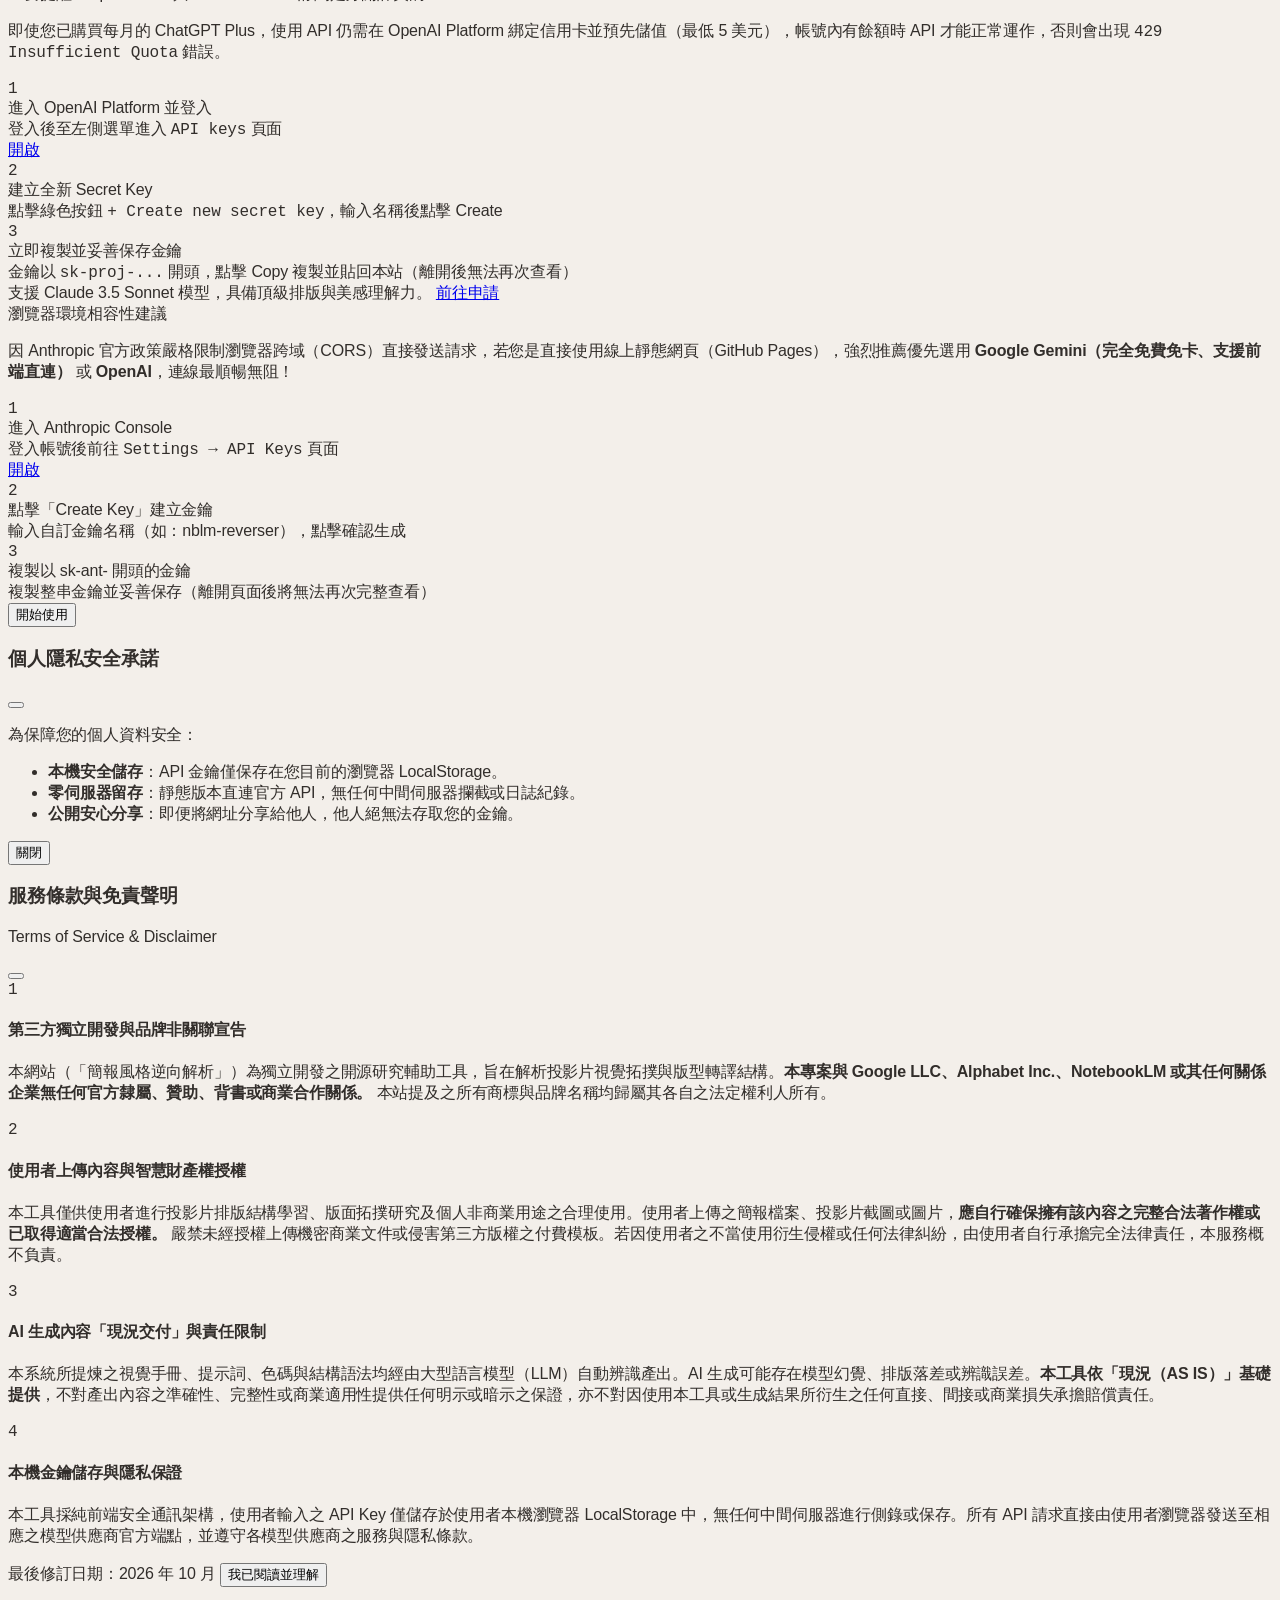
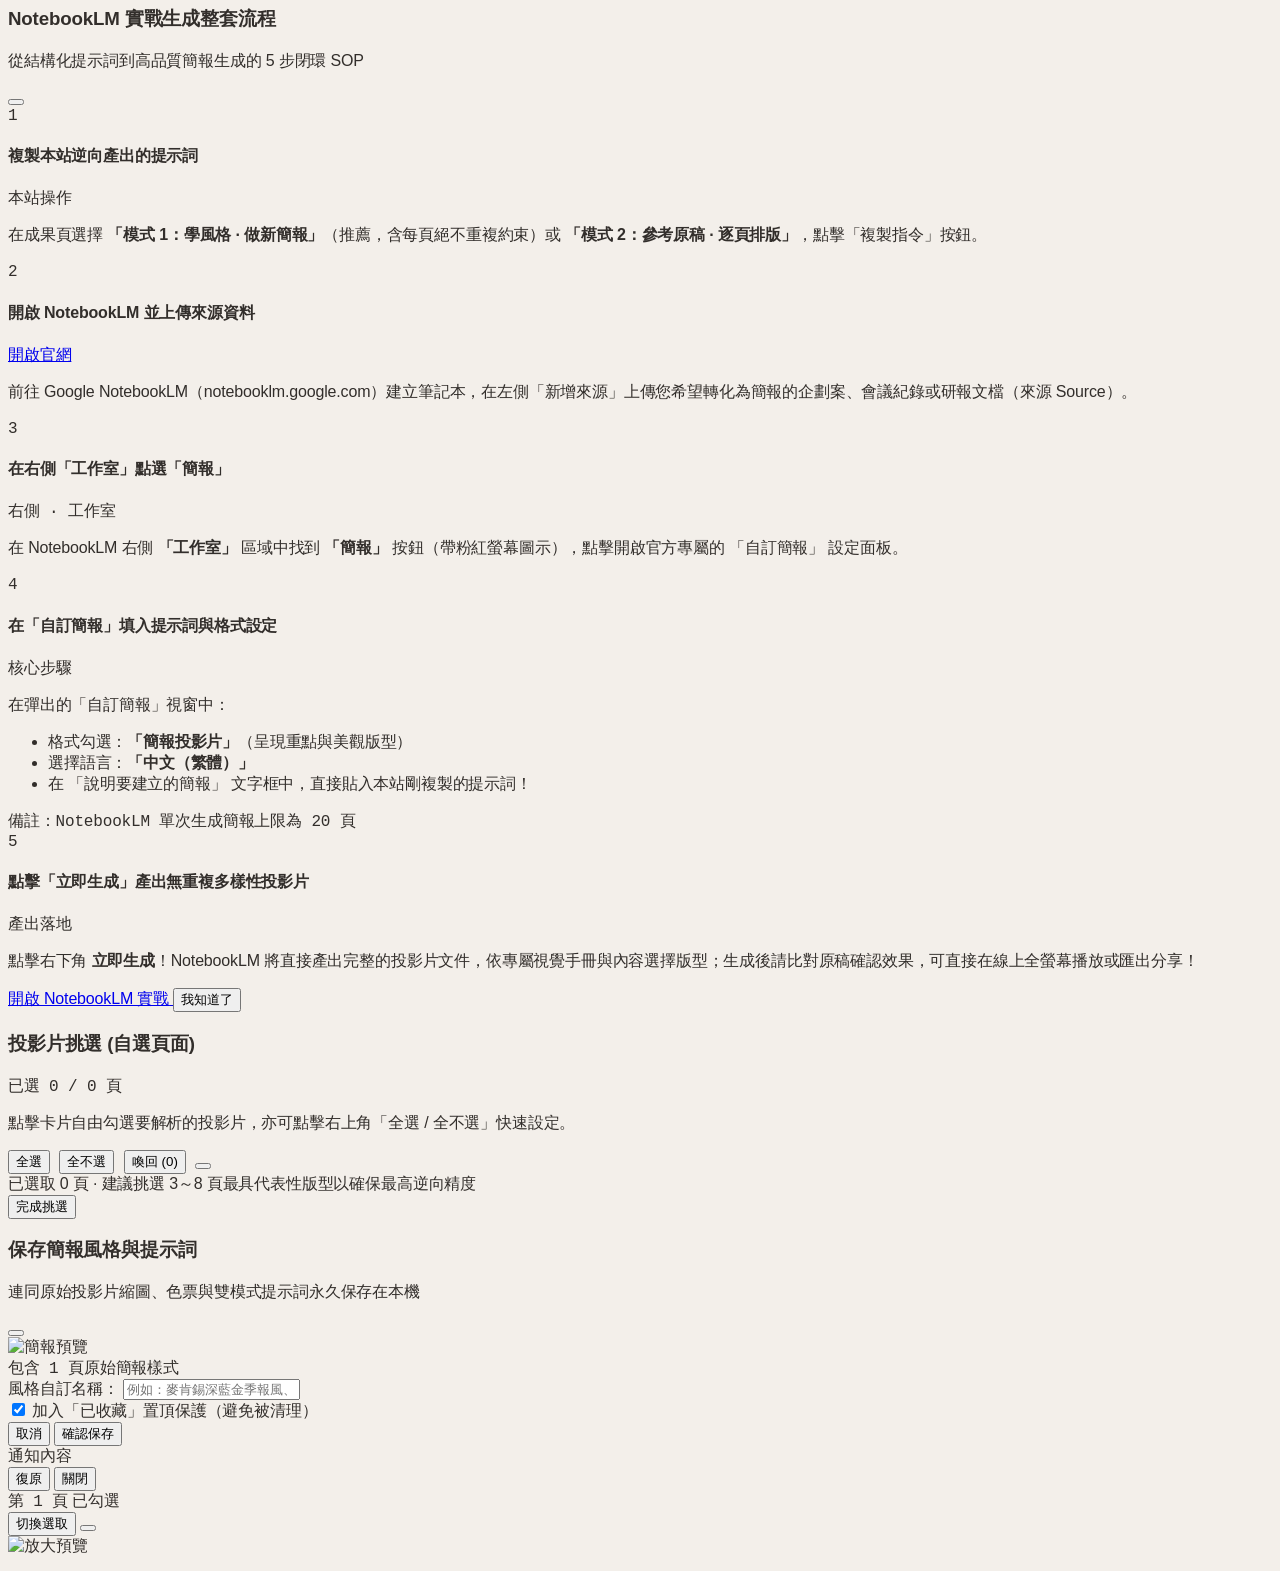
==== commit 22e42eba: "Preserve source evidence in slide style analysis and page selection" ====
--- a/index.html
+++ b/index.html
@@ -57,13 +57,13 @@
       window.pdfjsLib.GlobalWorkerOptions.workerSrc = 'https://cdnjs.cloudflare.com/ajax/libs/pdf.js/3.11.174/pdf.worker.min.js';
     }
   </script>
-  <link rel="icon" type="image/svg+xml" href="favicon.svg?v=6.37.0">
+  <link rel="icon" type="image/svg+xml" href="favicon.svg?v=6.34.2">
   <link rel="icon" type="image/png" sizes="32x32" href="favicon-32x32.png?v=6.34.2">
   <link rel="icon" type="image/png" sizes="16x16" href="favicon-16x16.png?v=6.34.2">
   <link rel="apple-touch-icon" sizes="180x180" href="apple-touch-icon.png?v=6.34.2">
   <link rel="shortcut icon" href="favicon.ico?v=6.34.2">
   <meta name="theme-color" content="#F3EFEA">
-  <link rel="stylesheet" href="style.css?v=6.37.0">
+  <link rel="stylesheet" href="style.css?v=6.34.2">
 </head>
 <body class="studio-canvas-bg text-[#322E2B] min-h-screen flex flex-col font-sans selection:bg-[#C8A7A3]/30 selection:text-[#322E2B] antialiased">
 
@@ -73,7 +73,7 @@
       <div class="flex items-center space-x-3.5">
         <!-- 品牌莫蘭迪標誌 (方案 A：層疊色票 × 構圖網格) -->
         <div class="w-9 h-9 rounded-xl overflow-hidden flex items-center justify-center shrink-0 transition-transform hover:scale-105">
-          <img src="favicon.svg?v=6.37.0" alt="簡報風格逆向工作坊 Logo" class="w-full h-full block">
+          <img src="favicon.svg?v=6.34.2" alt="簡報風格逆向工作坊 Logo" class="w-full h-full block">
         </div>
         <div class="flex items-center gap-2.5 flex-nowrap shrink-0">
           <h1 class="font-serif-tc text-base sm:text-lg font-bold text-[#322E2B] tracking-tight flex items-center gap-2 whitespace-nowrap">
@@ -573,10 +573,10 @@
             </div>
           </div>
 
-          <!-- 右：Pantone 莫蘭迪色票與結構拆解 (5 cols) -->
+          <!-- 右：原稿色票與結構拆解 (5 cols) -->
           <div class="md:col-span-5 flex flex-col space-y-3.5 text-left">
             <h3 class="font-serif-tc text-base sm:text-lg font-bold text-[#322E2B]">
-              Pantone 莫蘭迪色票與結構拆解
+              原稿色票與結構拆解
             </h3>
             <p class="text-xs text-[#68615B] leading-relaxed">
               上傳任何您喜愛的簡報後，系統將即時提煉其視覺基因、色票比例與排版規則，直接轉換為 NotebookLM 專用指令：
@@ -807,21 +807,26 @@
               <div class="flex items-center justify-between text-[11px] font-medium text-[#68615B] px-0.5 font-mono">
                 <span class="flex items-center gap-1.5 text-[#322E2B]">
                   <i data-lucide="palette" class="w-3.5 h-3.5 text-[#68615B]"></i>
-                  PANTONE SWATCH SYSTEM
+                  HEX 色票與用途
                 </span>
                 <span id="white-space-metric" class="text-[10px] text-[#68615B] bg-white/[0.04] px-2 py-0.5 rounded font-mono border border-[#322E2B]/[0.08]">
-                  留白比例: 70%
+                  留白比例: 未量測
                 </span>
               </div>
               <div id="color-palette-container" class="grid grid-cols-2 sm:grid-cols-4 gap-2">
                 <!-- 動態插入 Pantone 色卡 -->
               </div>
               <div class="p-2.5 rounded-lg bg-[#F3EFEA] border border-[#322E2B]/[0.08] text-[11px] text-[#68615B] leading-relaxed mt-1 font-mono">
-                排版規範約束：提示詞已鎖定幾何插槽（左右分割、階梯流程與時程軸），精確排除視覺雜訊。
-              </div>
-            </div>
-          </div>
-        </div>
+                影像取色為近似值；請依來源頁檢查顏色用途與各頁型規格。
+              </div>
+            </div>
+          </div>
+        </div>
+
+        <details class="studio-panel p-3 text-xs text-[#68615B]">
+          <summary class="cursor-pointer font-semibold">風格來源與適用範圍</summary>
+          <pre id="design-profile-evidence" class="whitespace-pre-wrap mt-2 leading-relaxed font-sans"></pre>
+        </details>
 
         <!-- 提示詞與指令中心 (頁籤整合區) -->
         <div class="studio-panel overflow-hidden">
@@ -997,7 +1002,7 @@
       <div class="flex items-center gap-2 flex-wrap">
         <span>© 2026 簡報風格逆向解析 (NBLM Slide Reverser)</span>
         <span class="px-2 py-0.5 rounded-full font-mono text-[10px] bg-[#E9EFEA] text-[#4E6152] border border-[#C4D1C6] font-semibold">
-          v6.37.0
+          v6.35.3
         </span>
         <span class="text-zinc-700 hidden sm:inline">·</span>
         <span class="text-[#68615B]">非 Google 或 NotebookLM 官方專案</span>
@@ -1157,7 +1162,7 @@
           </div>
           <div>
             <h3 class="text-sm font-semibold text-[#322E2B]">設定 API 金鑰</h3>
-            <p class="text-[11px] text-[#68615B]">金鑰暫存於目前分頁，重新整理不用重填</p>
+            <p class="text-[11px] text-[#68615B]">僅儲存於個人瀏覽器 LocalStorage，不經過任何伺服器</p>
           </div>
         </div>
         <button id="btn-close-apikey-modal" class="text-[#68615B] hover:text-white cursor-pointer transition-colors">
@@ -1206,9 +1211,13 @@
           <button id="btn-clear-key" class="text-[#968E86] hover:text-rose-400 font-medium cursor-pointer transition-colors">清除金鑰</button>
         </div>
 
-        <p class="pt-2 border-t border-[#322E2B]/[0.08] text-[11px] text-[#68615B]">
-          不再永久儲存金鑰。關閉分頁後通常需重填；瀏覽器還原分頁時可能保留。可按「清除金鑰」主動移除。
-        </p>
+        <!-- 金鑰隱私與安全儲存模式 -->
+        <div class="pt-2 border-t border-[#322E2B]/[0.08] flex items-center justify-between text-[11px] text-[#68615B]">
+          <label class="flex items-center gap-1.5 cursor-pointer select-none hover:text-[#322E2B]">
+            <input type="checkbox" id="check-session-only" class="rounded bg-white/5 border-white/20 text-sky-500 focus:ring-0">
+            <span>隱私模式：關閉分頁後自動銷毀金鑰 (不留永久紀錄)</span>
+          </label>
+        </div>
       </div>
 
       <!-- 即時金鑰連線診斷結果展示區 (預設隱藏) -->
@@ -1450,9 +1459,9 @@
       <div class="space-y-2 text-xs text-[#68615B] leading-relaxed">
         <p>為保障您的個人資料安全：</p>
         <ul class="list-disc list-inside space-y-1 text-[#68615B]">
-          <li><strong class="text-[#322E2B]">分頁暫存</strong>：API 金鑰暫存於目前分頁，重新整理不用重填；關閉分頁後通常清除，還原分頁時可能恢復。可按「清除金鑰」主動移除。</li>
+          <li><strong class="text-[#322E2B]">本機安全儲存</strong>：API 金鑰僅保存在您目前的瀏覽器 LocalStorage。</li>
           <li><strong class="text-[#322E2B]">零伺服器留存</strong>：靜態版本直連官方 API，無任何中間伺服器攔截或日誌紀錄。</li>
-          <li><strong class="text-[#322E2B]">自備金鑰</strong>：分享網站網址不會附上您輸入的金鑰，訪客需自行設定。</li>
+          <li><strong class="text-[#322E2B]">公開安心分享</strong>：即便將網址分享給他人，他人絕無法存取您的金鑰。</li>
         </ul>
       </div>
 
@@ -1524,7 +1533,7 @@
             <h4>本機金鑰儲存與隱私保證</h4>
           </div>
           <p class="text-[#68615B] pl-6 text-[11px]">
-            本工具將 API Key 暫存於目前分頁，重新整理不用重填。關閉分頁後通常清除，瀏覽器還原分頁時可能恢復；可按「清除金鑰」主動移除。新版載入時只清理舊版永久儲存的 API 金鑰欄位，保留其他本機資料。靜態版本的 API 請求直接由使用者瀏覽器發送至相應之模型供應商官方端點，並遵守各模型供應商之服務與隱私條款。
+            本工具採純前端安全通訊架構，使用者輸入之 API Key 僅儲存於使用者本機瀏覽器 LocalStorage 中，無任何中間伺服器進行側錄或保存。所有 API 請求直接由使用者瀏覽器發送至相應之模型供應商官方端點，並遵守各模型供應商之服務與隱私條款。
           </p>
         </div>
       </div>
@@ -1636,7 +1645,7 @@
             <span class="text-[10px] text-[#4E6152] font-mono">產出落地</span>
           </div>
           <p class="text-[#68615B] pl-7 text-[11px]">
-            點擊右下角 <strong class="text-zinc-950 bg-zinc-100 px-1.5 py-0.5 rounded font-medium">立即生成</strong>！NotebookLM 將直接產出完整的投影片文件，嚴格遵循每頁零重複約束與專屬視覺手冊，可直接在線上全螢幕播放或匯出分享！
+            點擊右下角 <strong class="text-zinc-950 bg-zinc-100 px-1.5 py-0.5 rounded font-medium">立即生成</strong>！NotebookLM 將直接產出完整的投影片文件，依專屬視覺手冊與內容選擇版型；生成後請比對原稿確認效果，可直接在線上全螢幕播放或匯出分享！
           </p>
         </div>
       </div>
@@ -1784,7 +1793,7 @@
     </button>
   </div>
 
-  <script src="app.js?v=6.37.1"></script>
+  <script src="app.js?v=6.37.0"></script>
   <script>
     lucide.createIcons();
   </script>
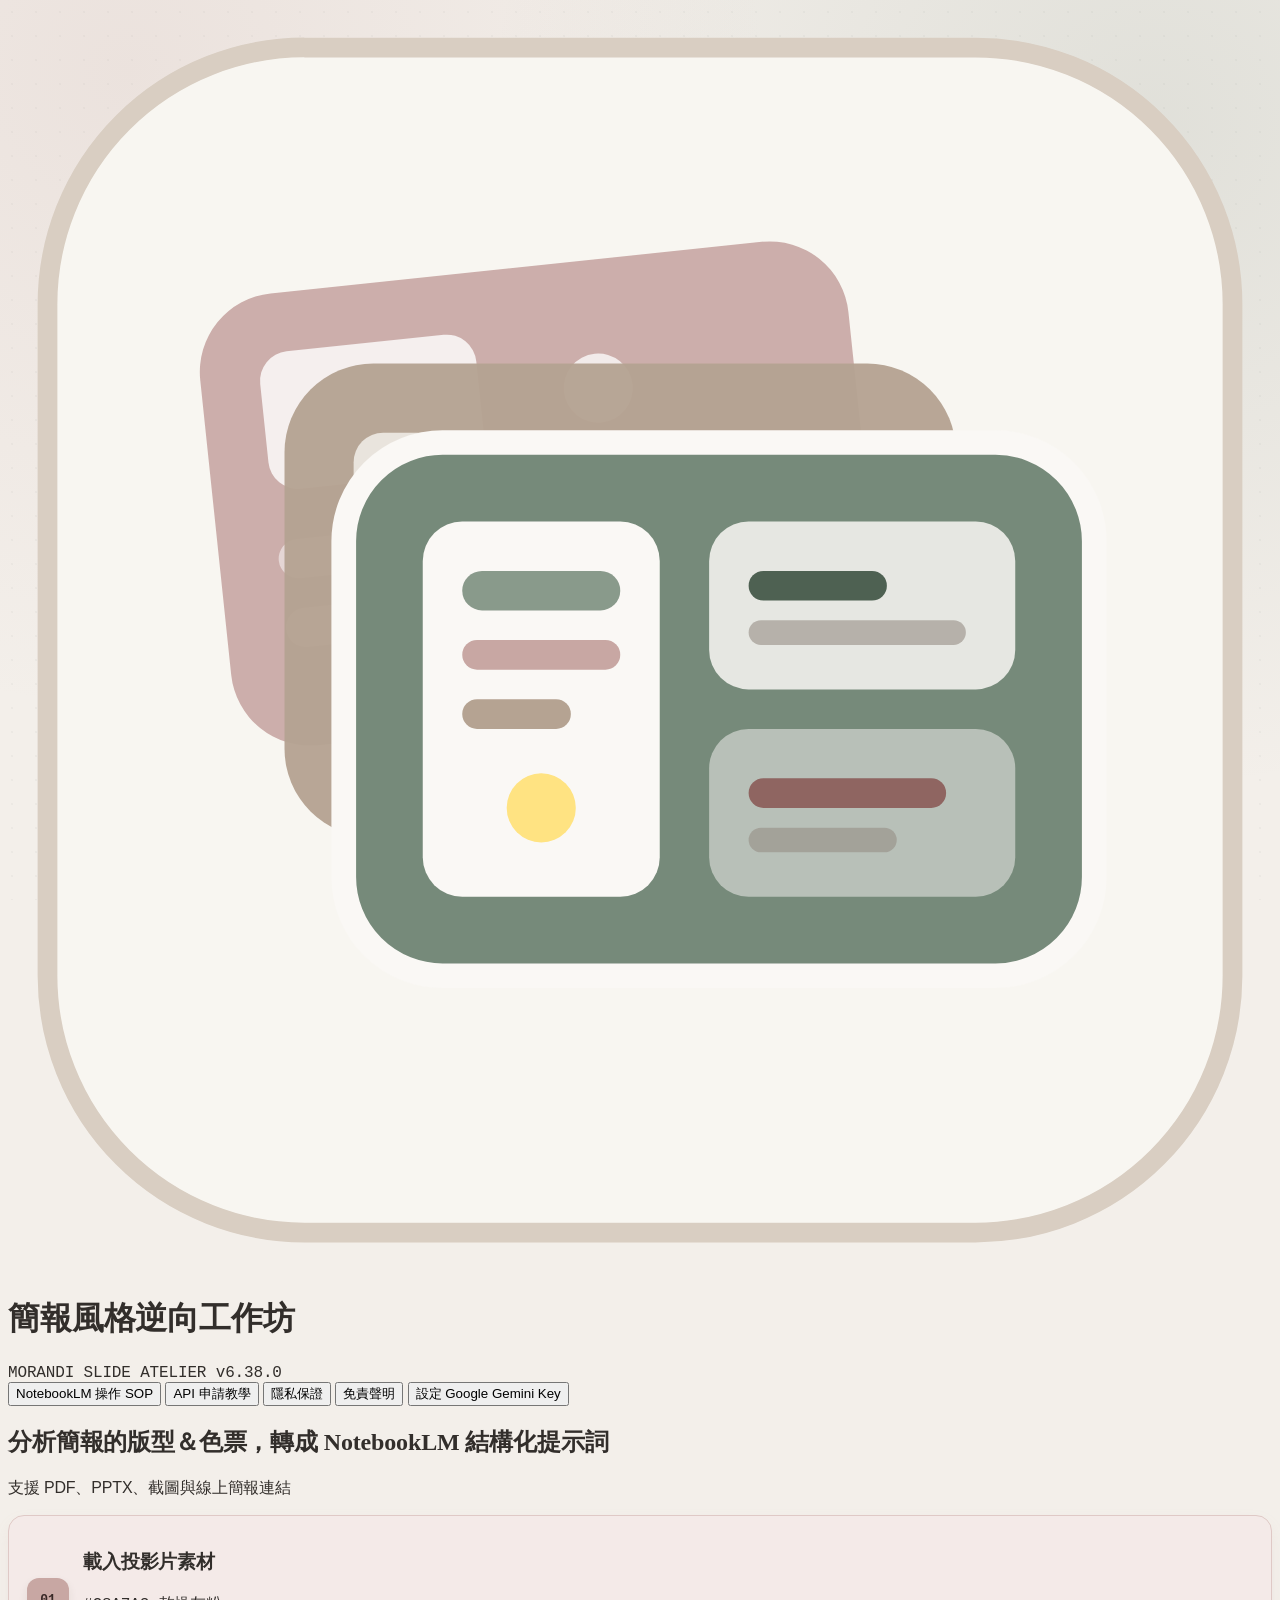
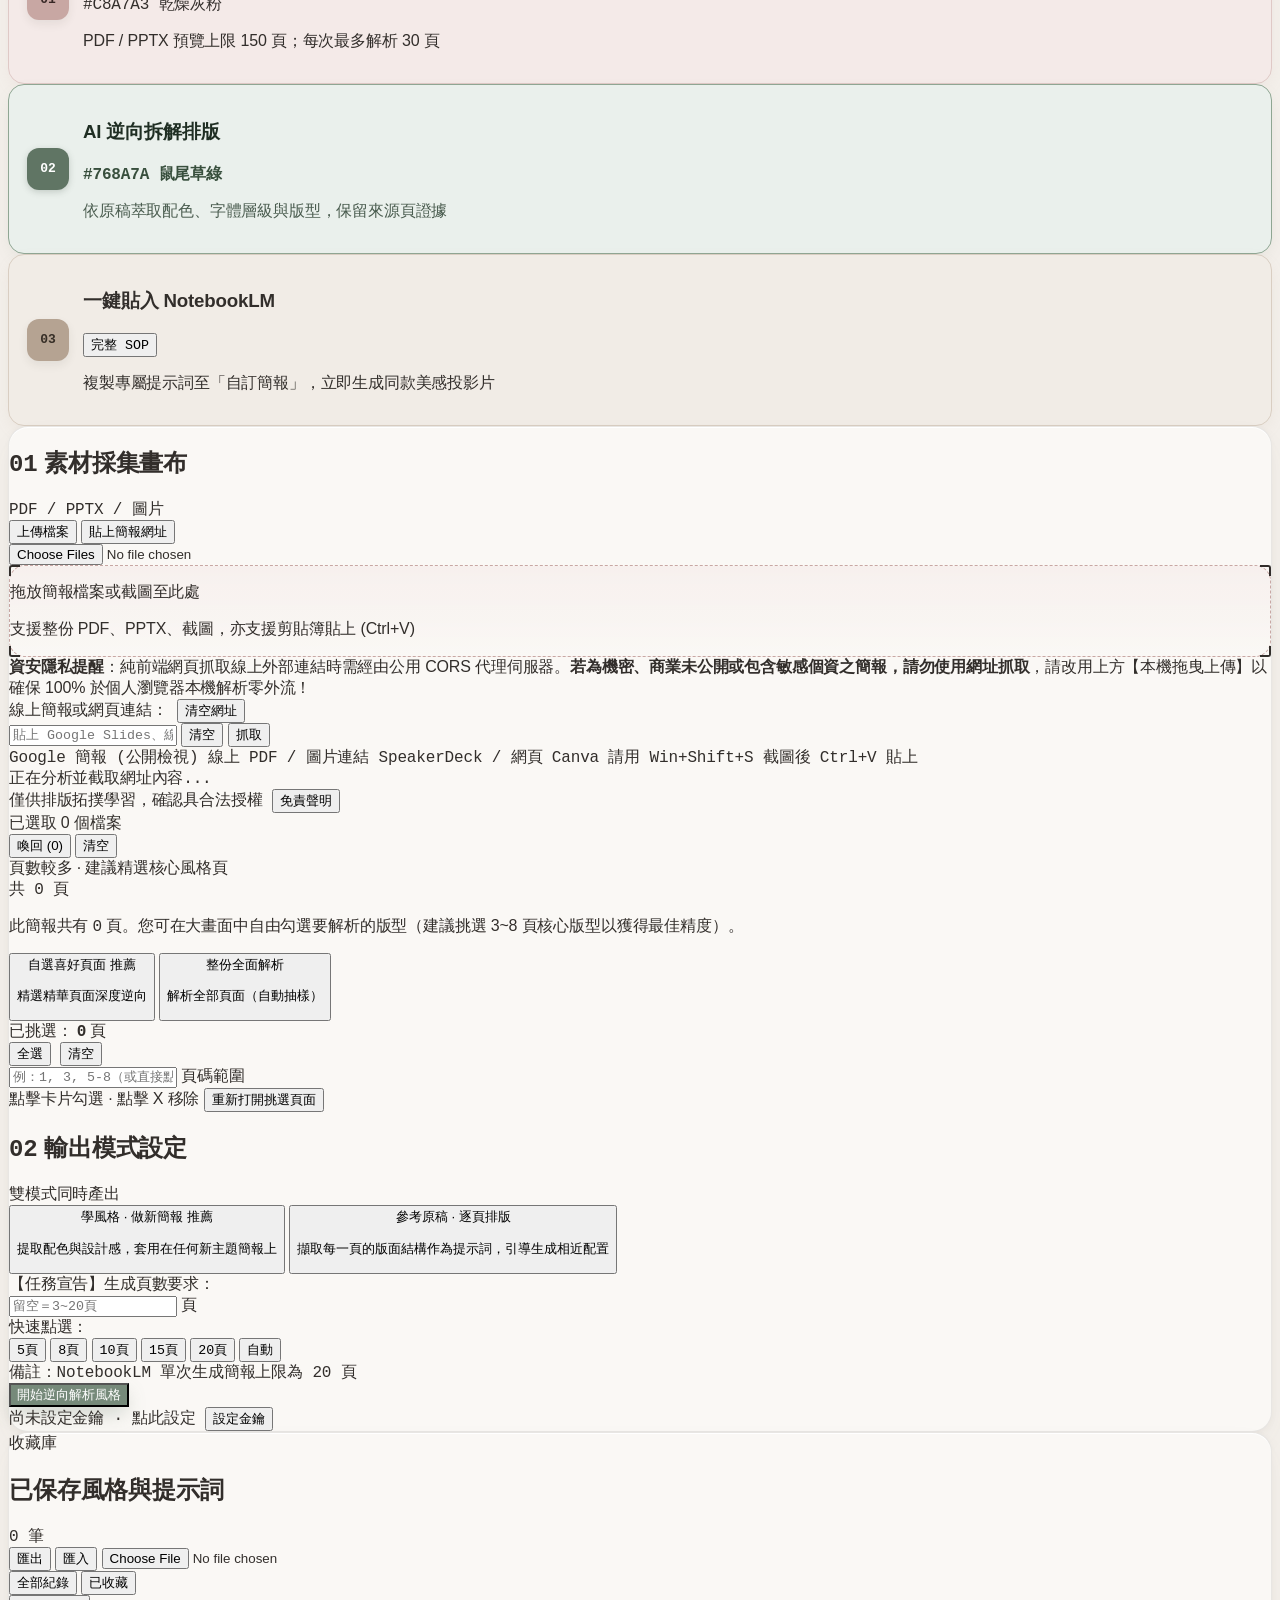
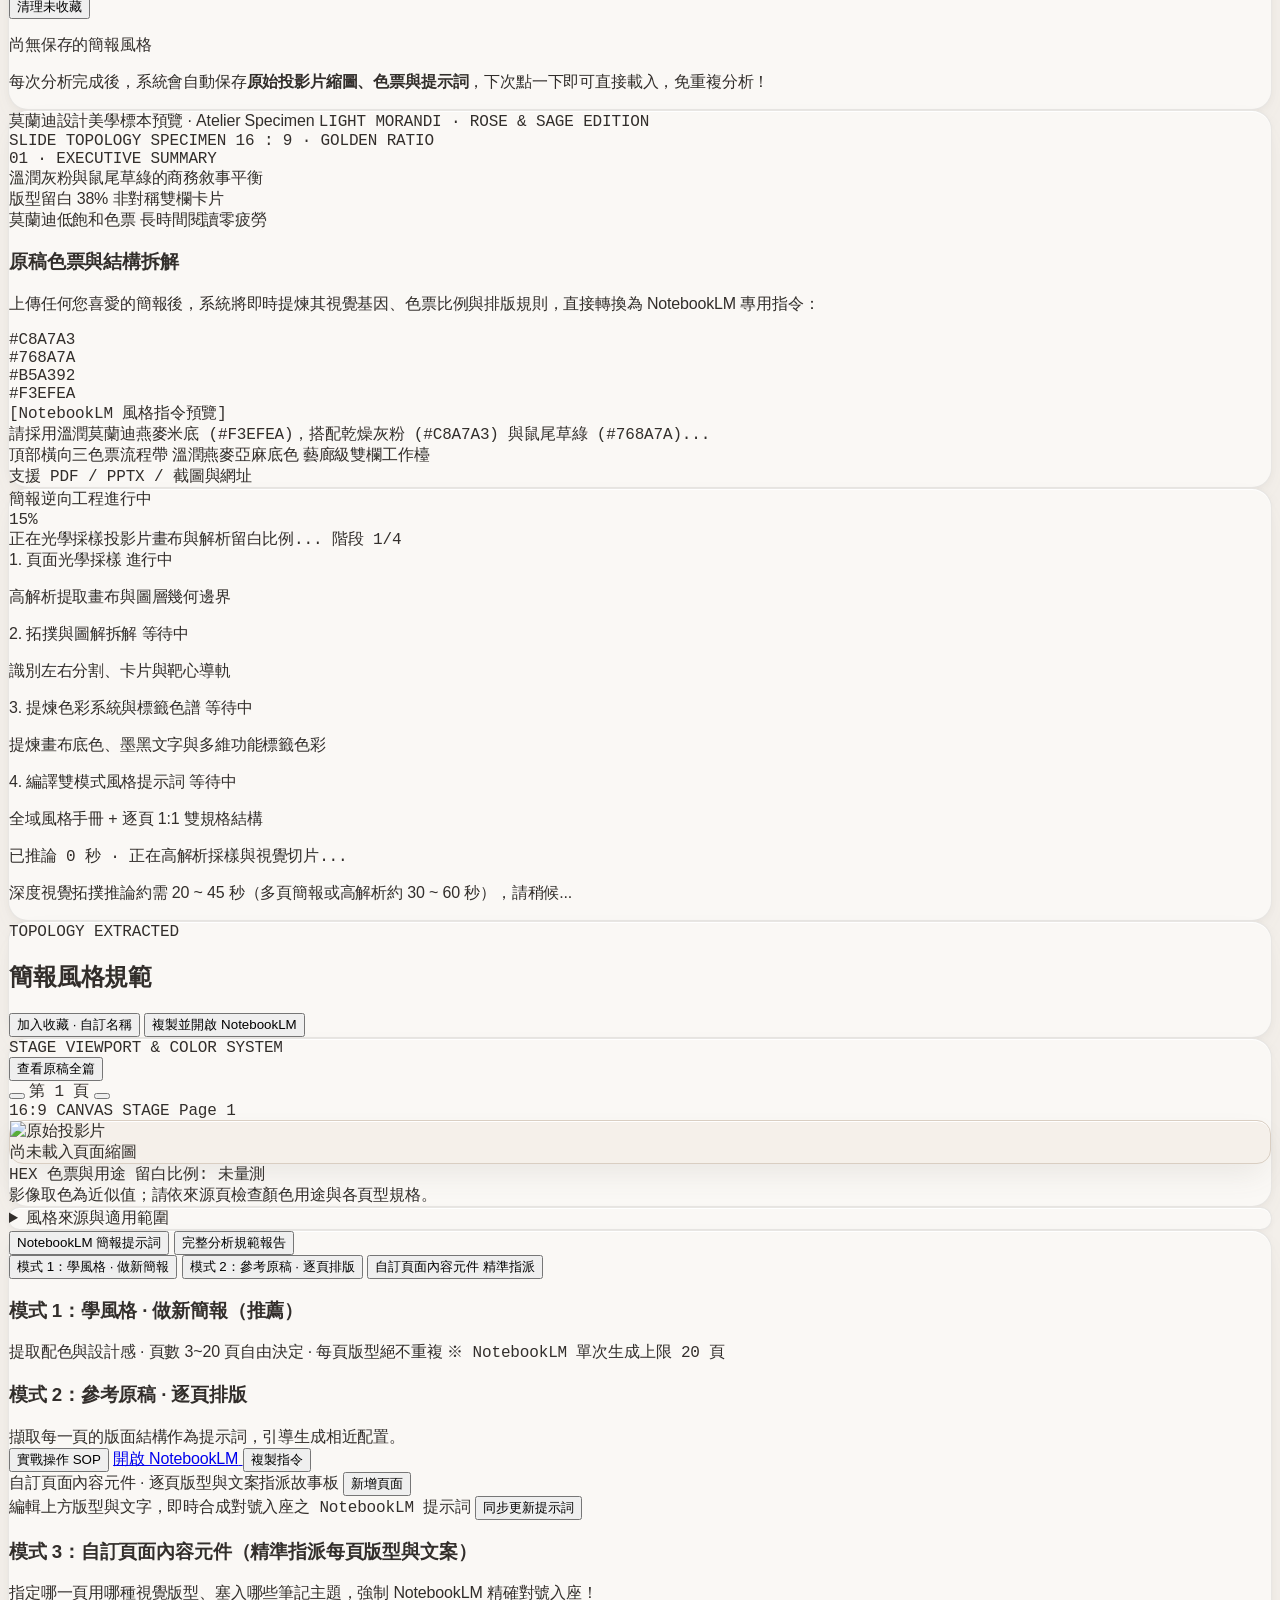
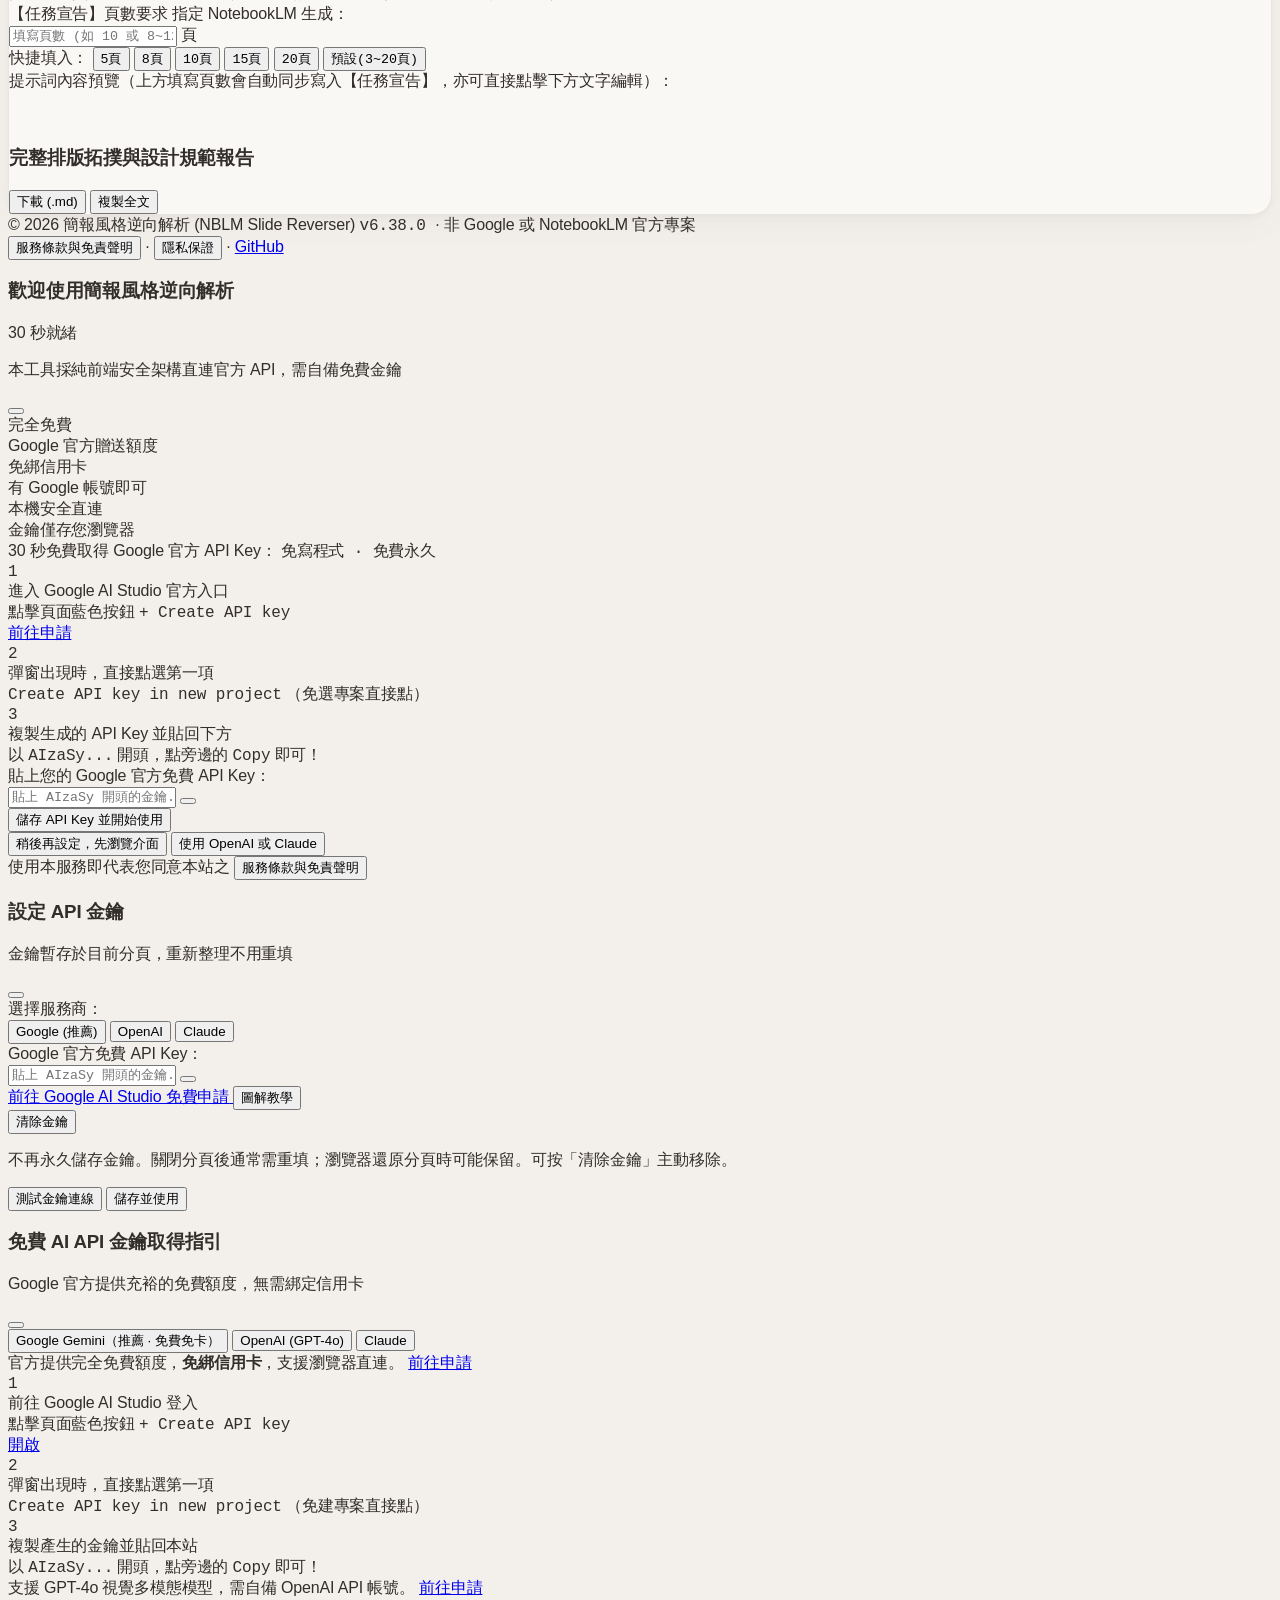
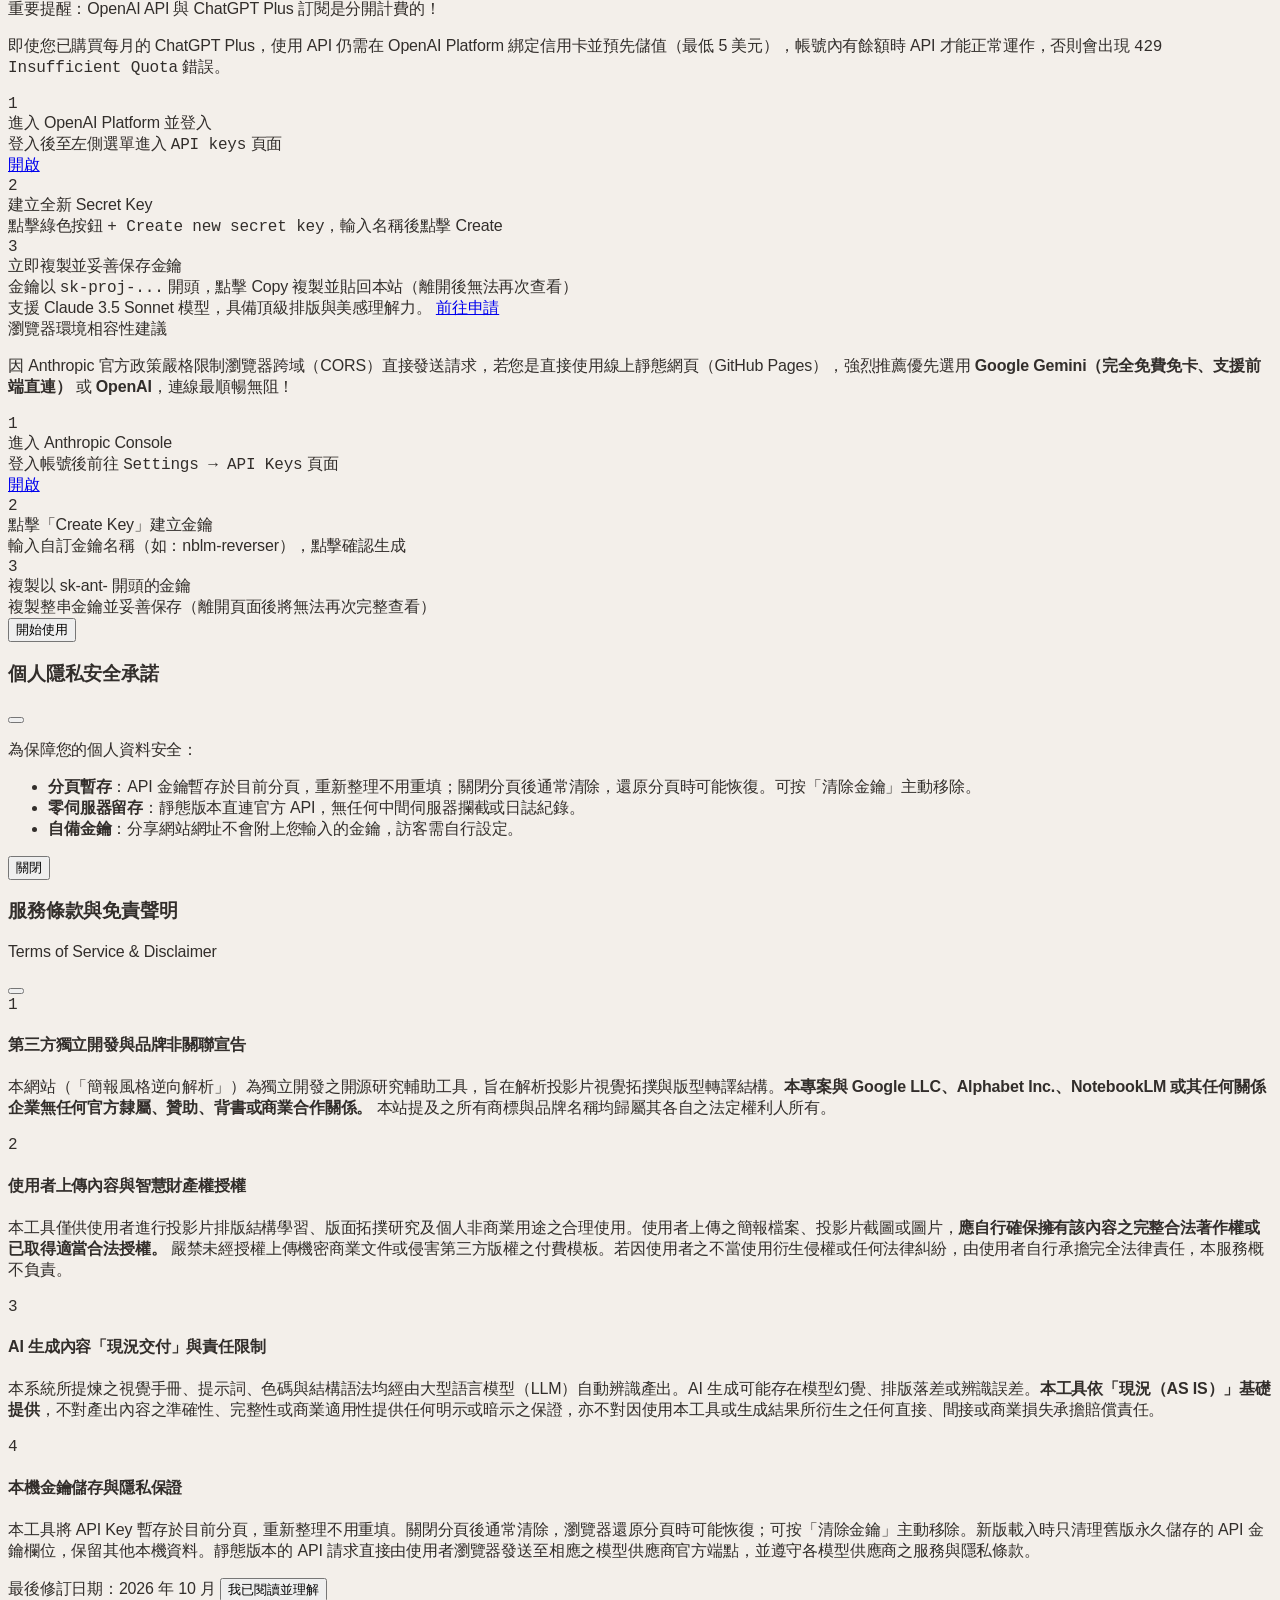
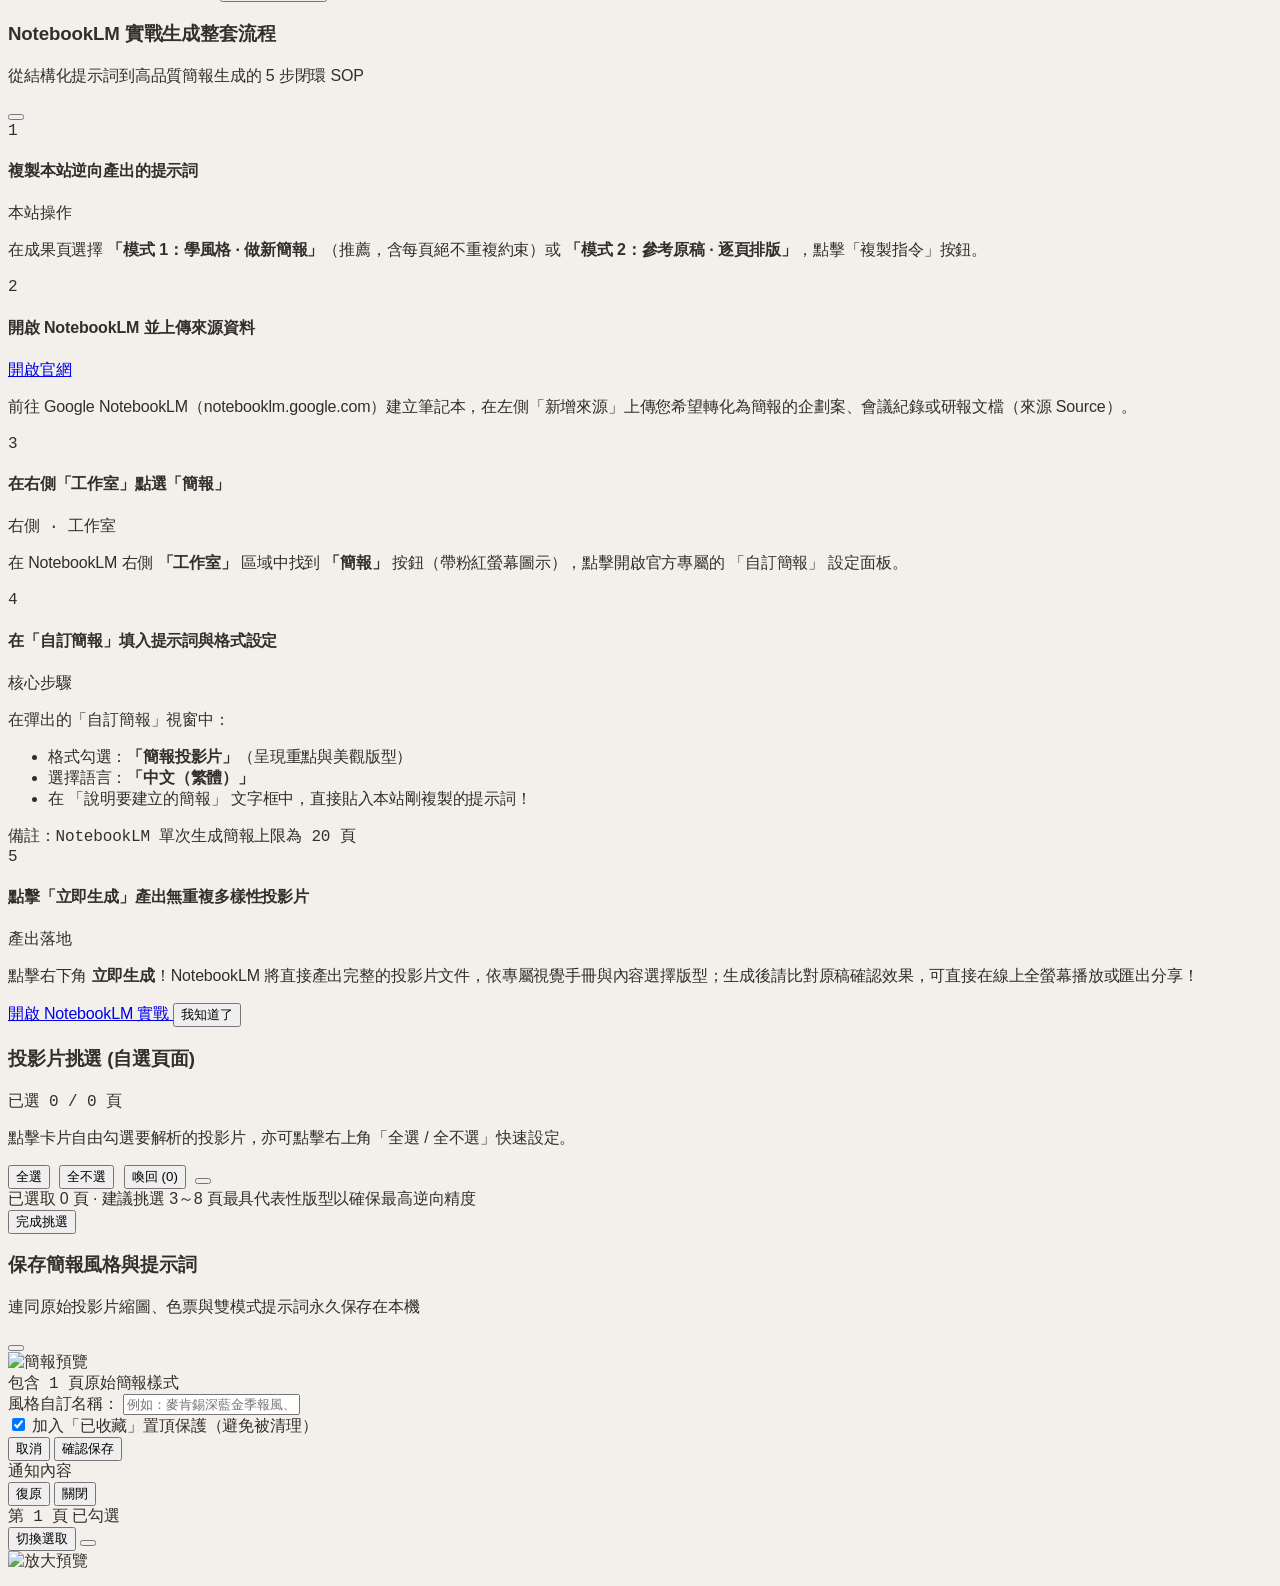
==== commit 2ec14cf3: "Merge session key storage and complete source-style acceptance fixes" ====
--- a/index.html
+++ b/index.html
@@ -57,25 +57,25 @@
       window.pdfjsLib.GlobalWorkerOptions.workerSrc = 'https://cdnjs.cloudflare.com/ajax/libs/pdf.js/3.11.174/pdf.worker.min.js';
     }
   </script>
-  <link rel="icon" type="image/svg+xml" href="favicon.svg?v=6.34.2">
-  <link rel="icon" type="image/png" sizes="32x32" href="favicon-32x32.png?v=6.34.2">
-  <link rel="icon" type="image/png" sizes="16x16" href="favicon-16x16.png?v=6.34.2">
-  <link rel="apple-touch-icon" sizes="180x180" href="apple-touch-icon.png?v=6.34.2">
-  <link rel="shortcut icon" href="favicon.ico?v=6.34.2">
+  <link rel="icon" type="image/svg+xml" href="favicon.svg?v=6.38.0">
+  <link rel="icon" type="image/png" sizes="32x32" href="favicon-32x32.png?v=6.38.0">
+  <link rel="icon" type="image/png" sizes="16x16" href="favicon-16x16.png?v=6.38.0">
+  <link rel="apple-touch-icon" sizes="180x180" href="apple-touch-icon.png?v=6.38.0">
+  <link rel="shortcut icon" href="favicon.ico?v=6.38.0">
   <meta name="theme-color" content="#F3EFEA">
-  <link rel="stylesheet" href="style.css?v=6.34.2">
+  <link rel="stylesheet" href="style.css?v=6.38.0">
 </head>
 <body class="studio-canvas-bg text-[#322E2B] min-h-screen flex flex-col font-sans selection:bg-[#C8A7A3]/30 selection:text-[#322E2B] antialiased">
 
     <!-- 頂部藝廊導覽列 (Morandi Editorial Masthead) -->
   <header class="border-b border-[#322E2B]/[0.09] bg-[#F3EFEA]/90 backdrop-blur-md sticky top-0 z-40">
-    <div class="max-w-7xl mx-auto px-4 sm:px-6 lg:px-8 h-16 flex items-center justify-between">
-      <div class="flex items-center space-x-3.5">
+    <div class="max-w-7xl mx-auto px-4 sm:px-6 lg:px-8 min-h-16 py-3 flex flex-wrap items-center justify-between gap-3">
+      <div class="flex items-center gap-3.5 min-w-0">
         <!-- 品牌莫蘭迪標誌 (方案 A：層疊色票 × 構圖網格) -->
         <div class="w-9 h-9 rounded-xl overflow-hidden flex items-center justify-center shrink-0 transition-transform hover:scale-105">
-          <img src="favicon.svg?v=6.34.2" alt="簡報風格逆向工作坊 Logo" class="w-full h-full block">
-        </div>
-        <div class="flex items-center gap-2.5 flex-nowrap shrink-0">
+          <img src="favicon.svg?v=6.38.0" alt="簡報風格逆向工作坊 Logo" class="w-full h-full block">
+        </div>
+        <div class="flex flex-wrap items-center gap-2.5 min-w-0">
           <h1 class="font-serif-tc text-base sm:text-lg font-bold text-[#322E2B] tracking-tight flex items-center gap-2 whitespace-nowrap">
             <span>簡報風格逆向工作坊</span>
           </h1>
@@ -84,13 +84,13 @@
           </span>
           <span class="text-[11px] px-2.5 py-0.5 rounded-full bg-[#E9EFEA] text-[#4E6152] font-mono border border-[#C4D1C6] font-semibold shadow-sm flex items-center gap-1.5 whitespace-nowrap shrink-0" title="系統當前版本號">
             <span class="w-1.5 h-1.5 rounded-full bg-[#768A7A]"></span>
-            <span id="system-version-badge">v6.37.0</span>
+            <span id="system-version-badge">v6.38.0</span>
           </span>
         </div>
       </div>
 
       <!-- 右側控制組 -->
-      <div class="flex items-center space-x-2 shrink-0">
+      <div class="flex flex-wrap items-center gap-2">
         <button id="btn-nblm-header-guide" class="flex items-center space-x-1.5 px-3 py-1.5 text-xs font-semibold text-[#8F6561] hover:text-[#322E2B] bg-[#F4EAE8] hover:bg-[#EBDAD7] rounded-full border border-[#DFC9C6] transition-colors cursor-pointer shadow-sm whitespace-nowrap shrink-0">
           <i data-lucide="book-open" class="w-3.5 h-3.5 text-[#8F6561] shrink-0"></i>
           <span>NotebookLM 操作 SOP</span>
@@ -142,7 +142,7 @@
               <h3 class="text-xs sm:text-[13.5px] font-bold text-[#322E2B] truncate">載入投影片素材</h3>
               <span class="text-[10px] font-mono text-[#8F6561] font-medium shrink-0">#C8A7A3 乾燥灰粉</span>
             </div>
-            <p class="text-[11.5px] text-[#68615B] leading-snug">支援 1~30 頁 PDF、PPTX、截圖或線上簡報連結</p>
+            <p class="text-[11.5px] text-[#68615B] leading-snug">PDF / PPTX 預覽上限 150 頁；每次最多解析 30 頁</p>
           </div>
         </div>
 
@@ -153,7 +153,7 @@
               <h3 class="text-xs sm:text-[13.5px] font-bold text-[#322E2B] truncate">AI 逆向拆解排版</h3>
               <span class="text-[10px] font-mono text-[#4E6152] font-medium shrink-0">#768A7A 鼠尾草綠</span>
             </div>
-            <p class="text-[11.5px] text-[#68615B] leading-snug">萃取留白比例、字體層級與每頁不重複的版型結構</p>
+            <p class="text-[11.5px] text-[#68615B] leading-snug">依原稿萃取配色、字體層級與版型，保留來源頁證據</p>
           </div>
         </div>
 
@@ -1002,7 +1002,7 @@
       <div class="flex items-center gap-2 flex-wrap">
         <span>© 2026 簡報風格逆向解析 (NBLM Slide Reverser)</span>
         <span class="px-2 py-0.5 rounded-full font-mono text-[10px] bg-[#E9EFEA] text-[#4E6152] border border-[#C4D1C6] font-semibold">
-          v6.35.3
+          v6.38.0
         </span>
         <span class="text-zinc-700 hidden sm:inline">·</span>
         <span class="text-[#68615B]">非 Google 或 NotebookLM 官方專案</span>
@@ -1162,7 +1162,7 @@
           </div>
           <div>
             <h3 class="text-sm font-semibold text-[#322E2B]">設定 API 金鑰</h3>
-            <p class="text-[11px] text-[#68615B]">僅儲存於個人瀏覽器 LocalStorage，不經過任何伺服器</p>
+            <p class="text-[11px] text-[#68615B]">金鑰暫存於目前分頁，重新整理不用重填</p>
           </div>
         </div>
         <button id="btn-close-apikey-modal" class="text-[#68615B] hover:text-white cursor-pointer transition-colors">
@@ -1211,13 +1211,9 @@
           <button id="btn-clear-key" class="text-[#968E86] hover:text-rose-400 font-medium cursor-pointer transition-colors">清除金鑰</button>
         </div>
 
-        <!-- 金鑰隱私與安全儲存模式 -->
-        <div class="pt-2 border-t border-[#322E2B]/[0.08] flex items-center justify-between text-[11px] text-[#68615B]">
-          <label class="flex items-center gap-1.5 cursor-pointer select-none hover:text-[#322E2B]">
-            <input type="checkbox" id="check-session-only" class="rounded bg-white/5 border-white/20 text-sky-500 focus:ring-0">
-            <span>隱私模式：關閉分頁後自動銷毀金鑰 (不留永久紀錄)</span>
-          </label>
-        </div>
+        <p class="pt-2 border-t border-[#322E2B]/[0.08] text-[11px] text-[#68615B]">
+          不再永久儲存金鑰。關閉分頁後通常需重填；瀏覽器還原分頁時可能保留。可按「清除金鑰」主動移除。
+        </p>
       </div>
 
       <!-- 即時金鑰連線診斷結果展示區 (預設隱藏) -->
@@ -1459,9 +1455,9 @@
       <div class="space-y-2 text-xs text-[#68615B] leading-relaxed">
         <p>為保障您的個人資料安全：</p>
         <ul class="list-disc list-inside space-y-1 text-[#68615B]">
-          <li><strong class="text-[#322E2B]">本機安全儲存</strong>：API 金鑰僅保存在您目前的瀏覽器 LocalStorage。</li>
+          <li><strong class="text-[#322E2B]">分頁暫存</strong>：API 金鑰暫存於目前分頁，重新整理不用重填；關閉分頁後通常清除，還原分頁時可能恢復。可按「清除金鑰」主動移除。</li>
           <li><strong class="text-[#322E2B]">零伺服器留存</strong>：靜態版本直連官方 API，無任何中間伺服器攔截或日誌紀錄。</li>
-          <li><strong class="text-[#322E2B]">公開安心分享</strong>：即便將網址分享給他人，他人絕無法存取您的金鑰。</li>
+          <li><strong class="text-[#322E2B]">自備金鑰</strong>：分享網站網址不會附上您輸入的金鑰，訪客需自行設定。</li>
         </ul>
       </div>
 
@@ -1533,7 +1529,7 @@
             <h4>本機金鑰儲存與隱私保證</h4>
           </div>
           <p class="text-[#68615B] pl-6 text-[11px]">
-            本工具採純前端安全通訊架構，使用者輸入之 API Key 僅儲存於使用者本機瀏覽器 LocalStorage 中，無任何中間伺服器進行側錄或保存。所有 API 請求直接由使用者瀏覽器發送至相應之模型供應商官方端點，並遵守各模型供應商之服務與隱私條款。
+            本工具將 API Key 暫存於目前分頁，重新整理不用重填。關閉分頁後通常清除，瀏覽器還原分頁時可能恢復；可按「清除金鑰」主動移除。新版載入時只清理舊版永久儲存的 API 金鑰欄位，保留其他本機資料。靜態版本的 API 請求直接由使用者瀏覽器發送至相應之模型供應商官方端點，並遵守各模型供應商之服務與隱私條款。
           </p>
         </div>
       </div>
@@ -1793,7 +1789,7 @@
     </button>
   </div>
 
-  <script src="app.js?v=6.37.0"></script>
+  <script src="app.js?v=6.38.0"></script>
   <script>
     lucide.createIcons();
   </script>
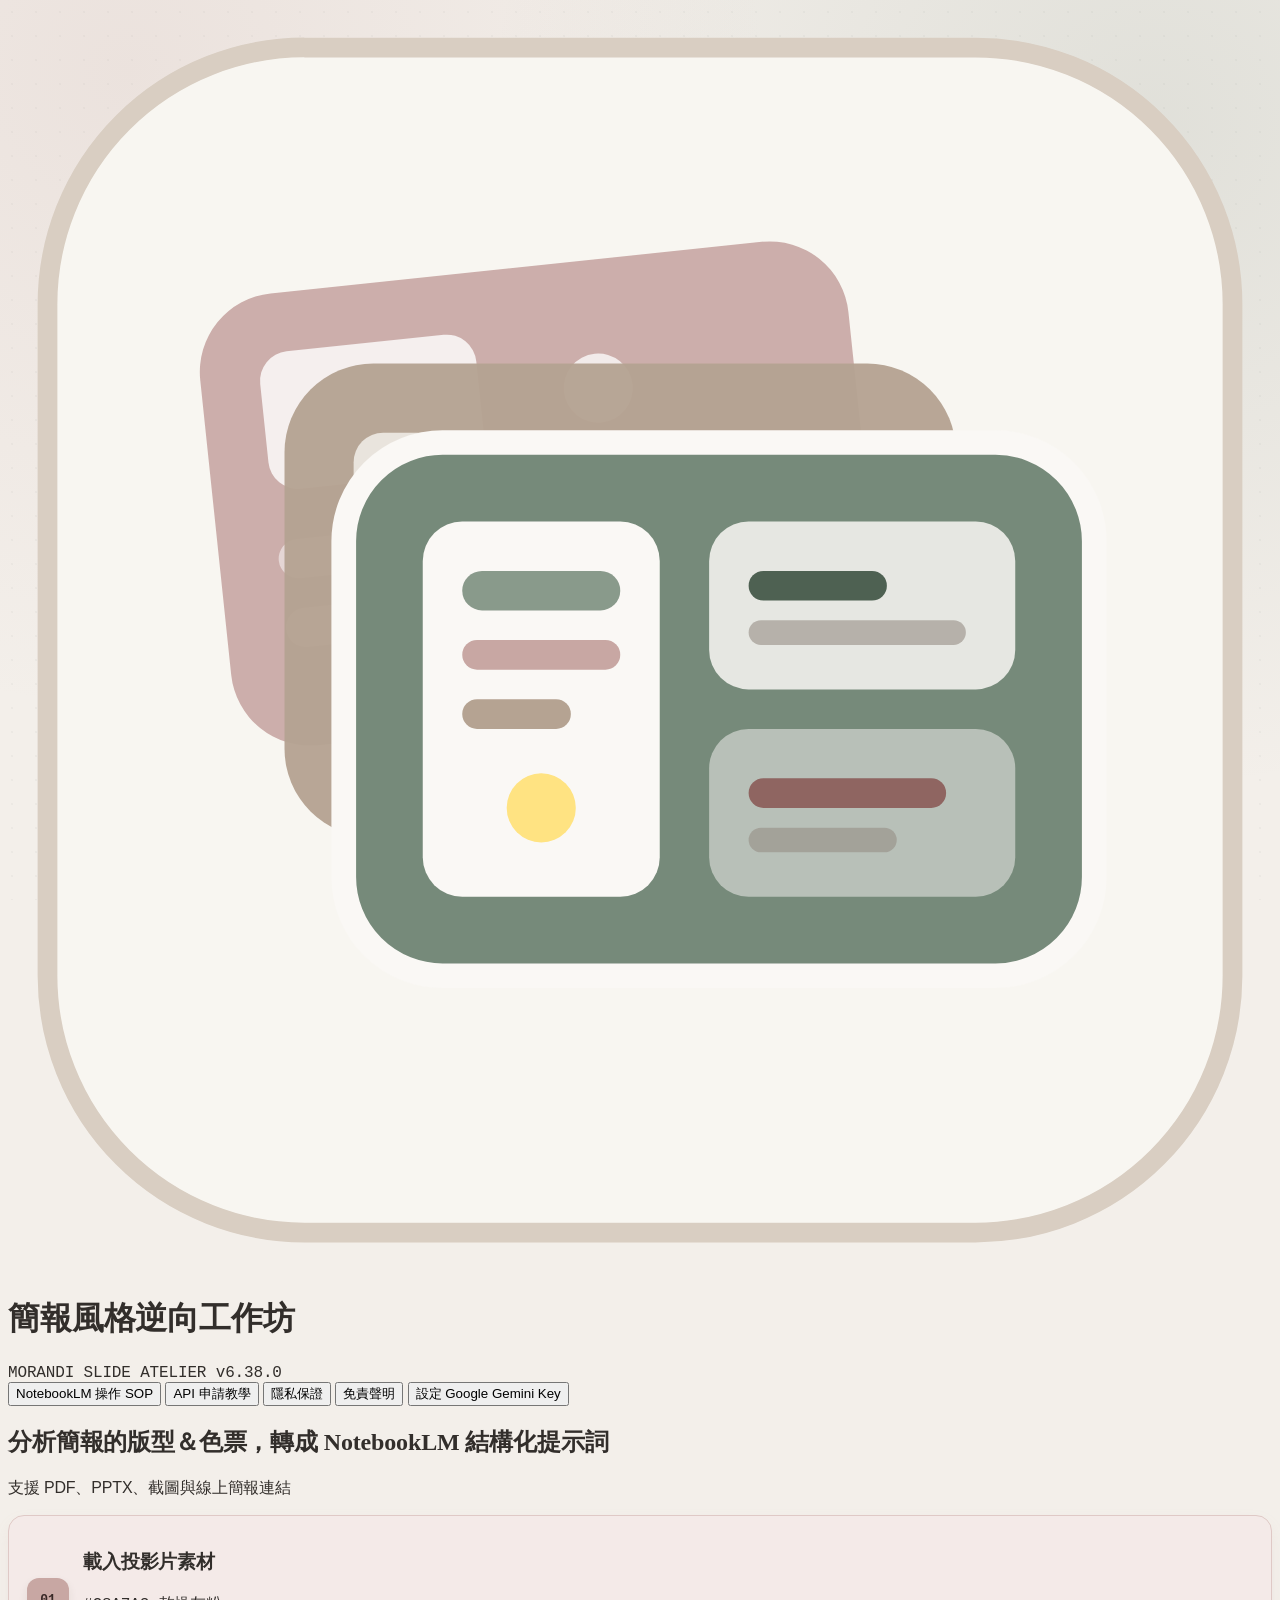
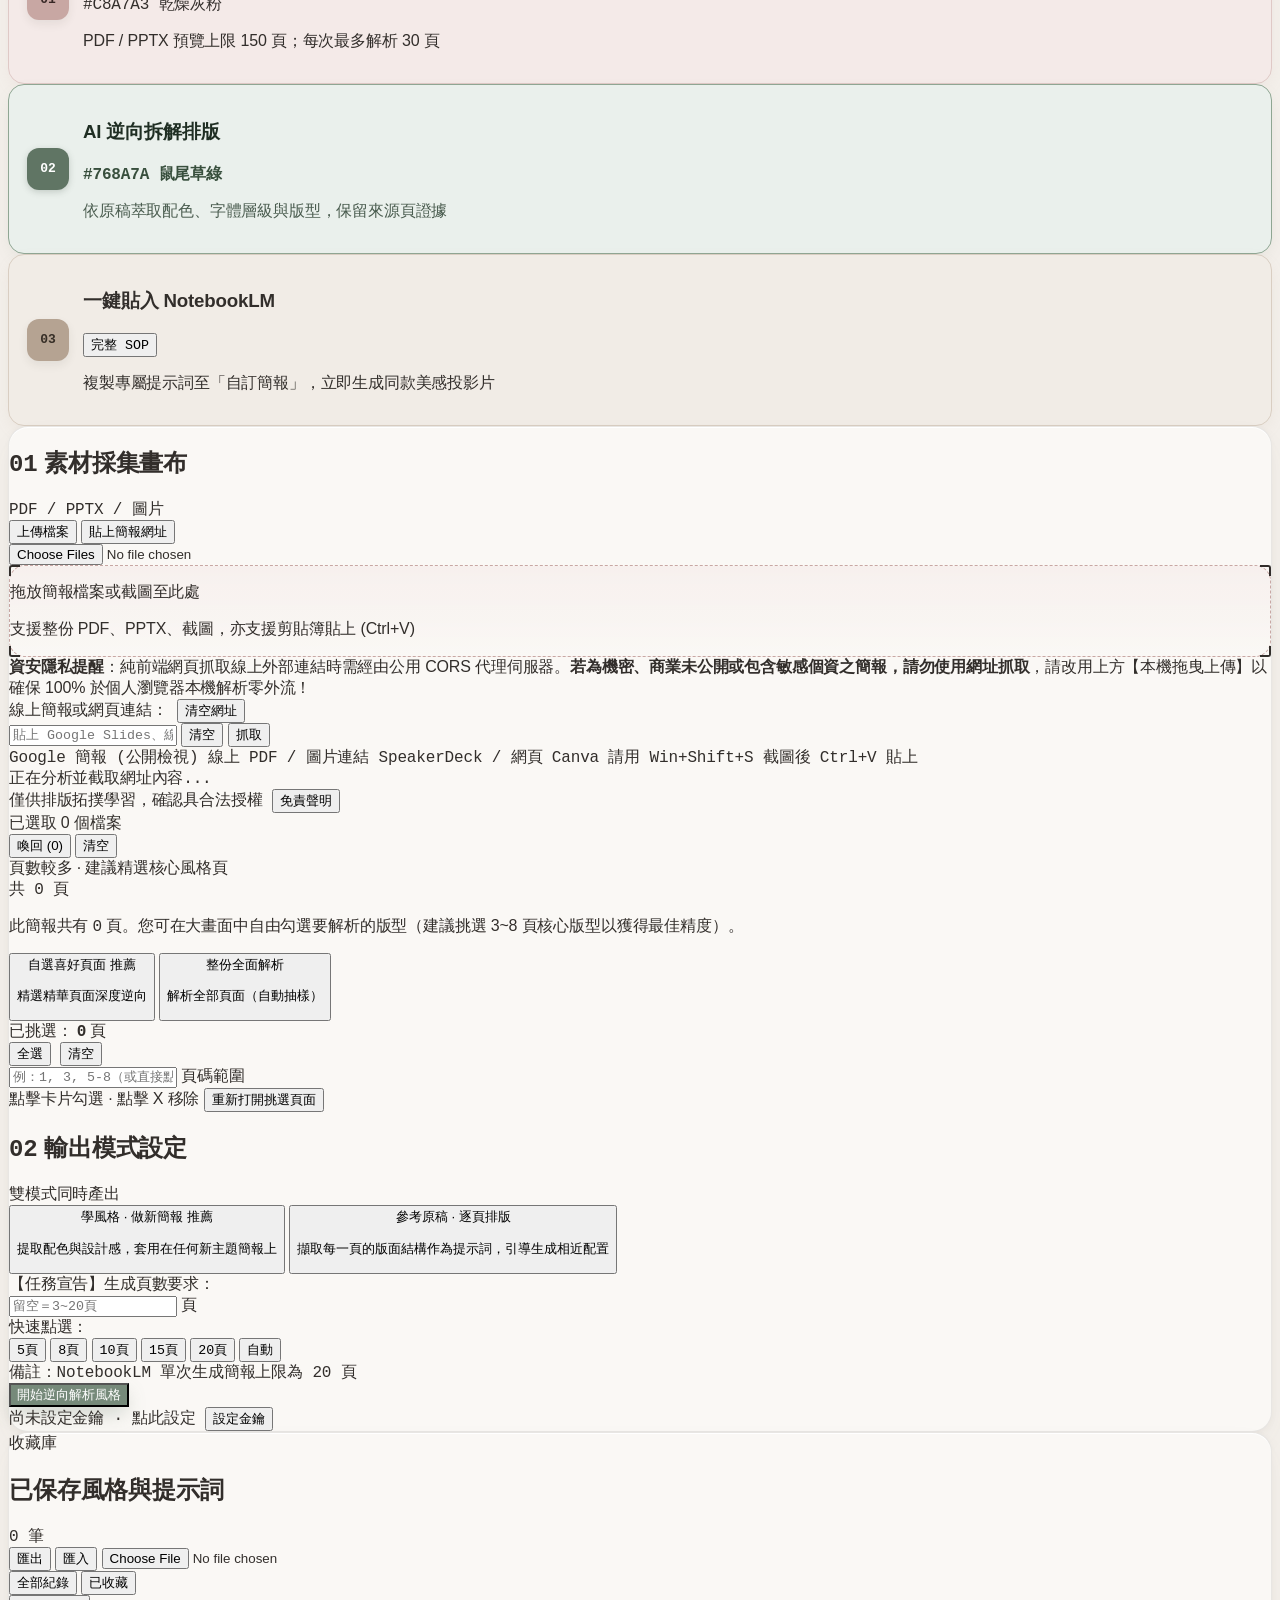
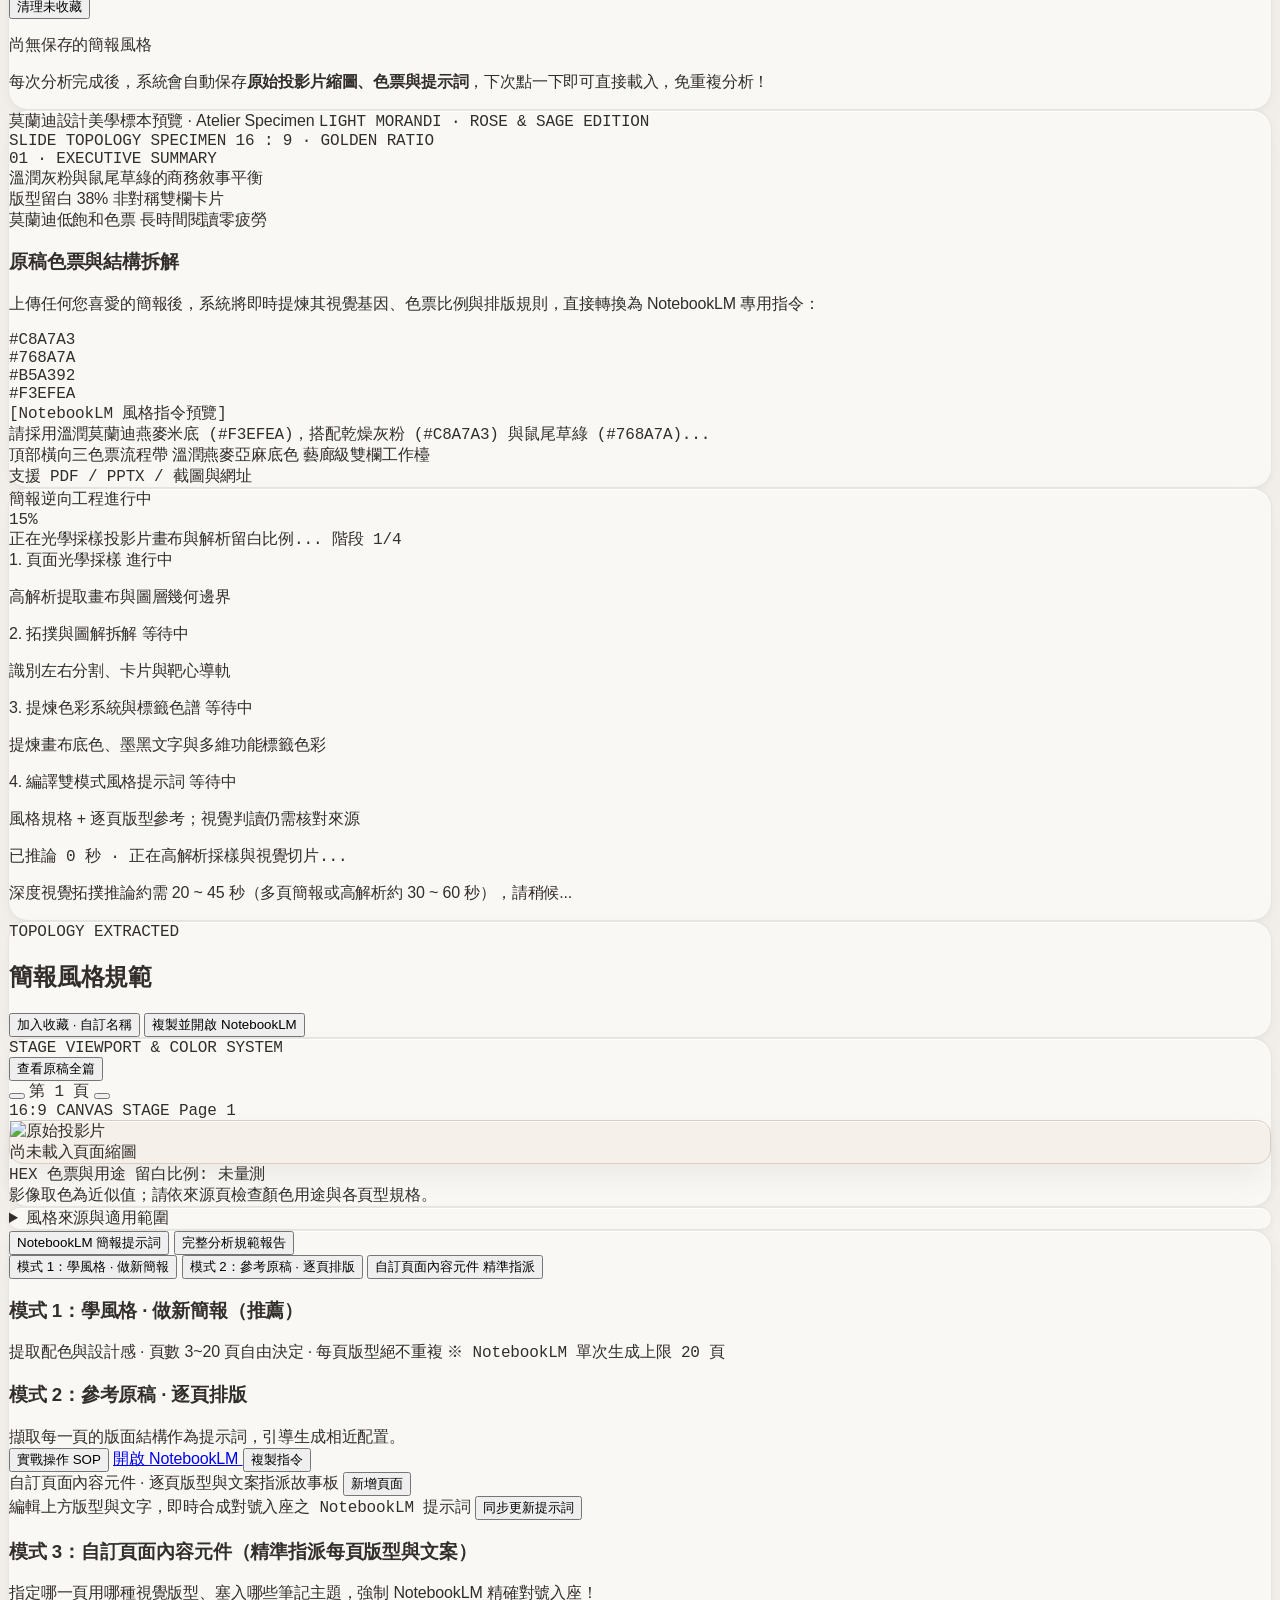
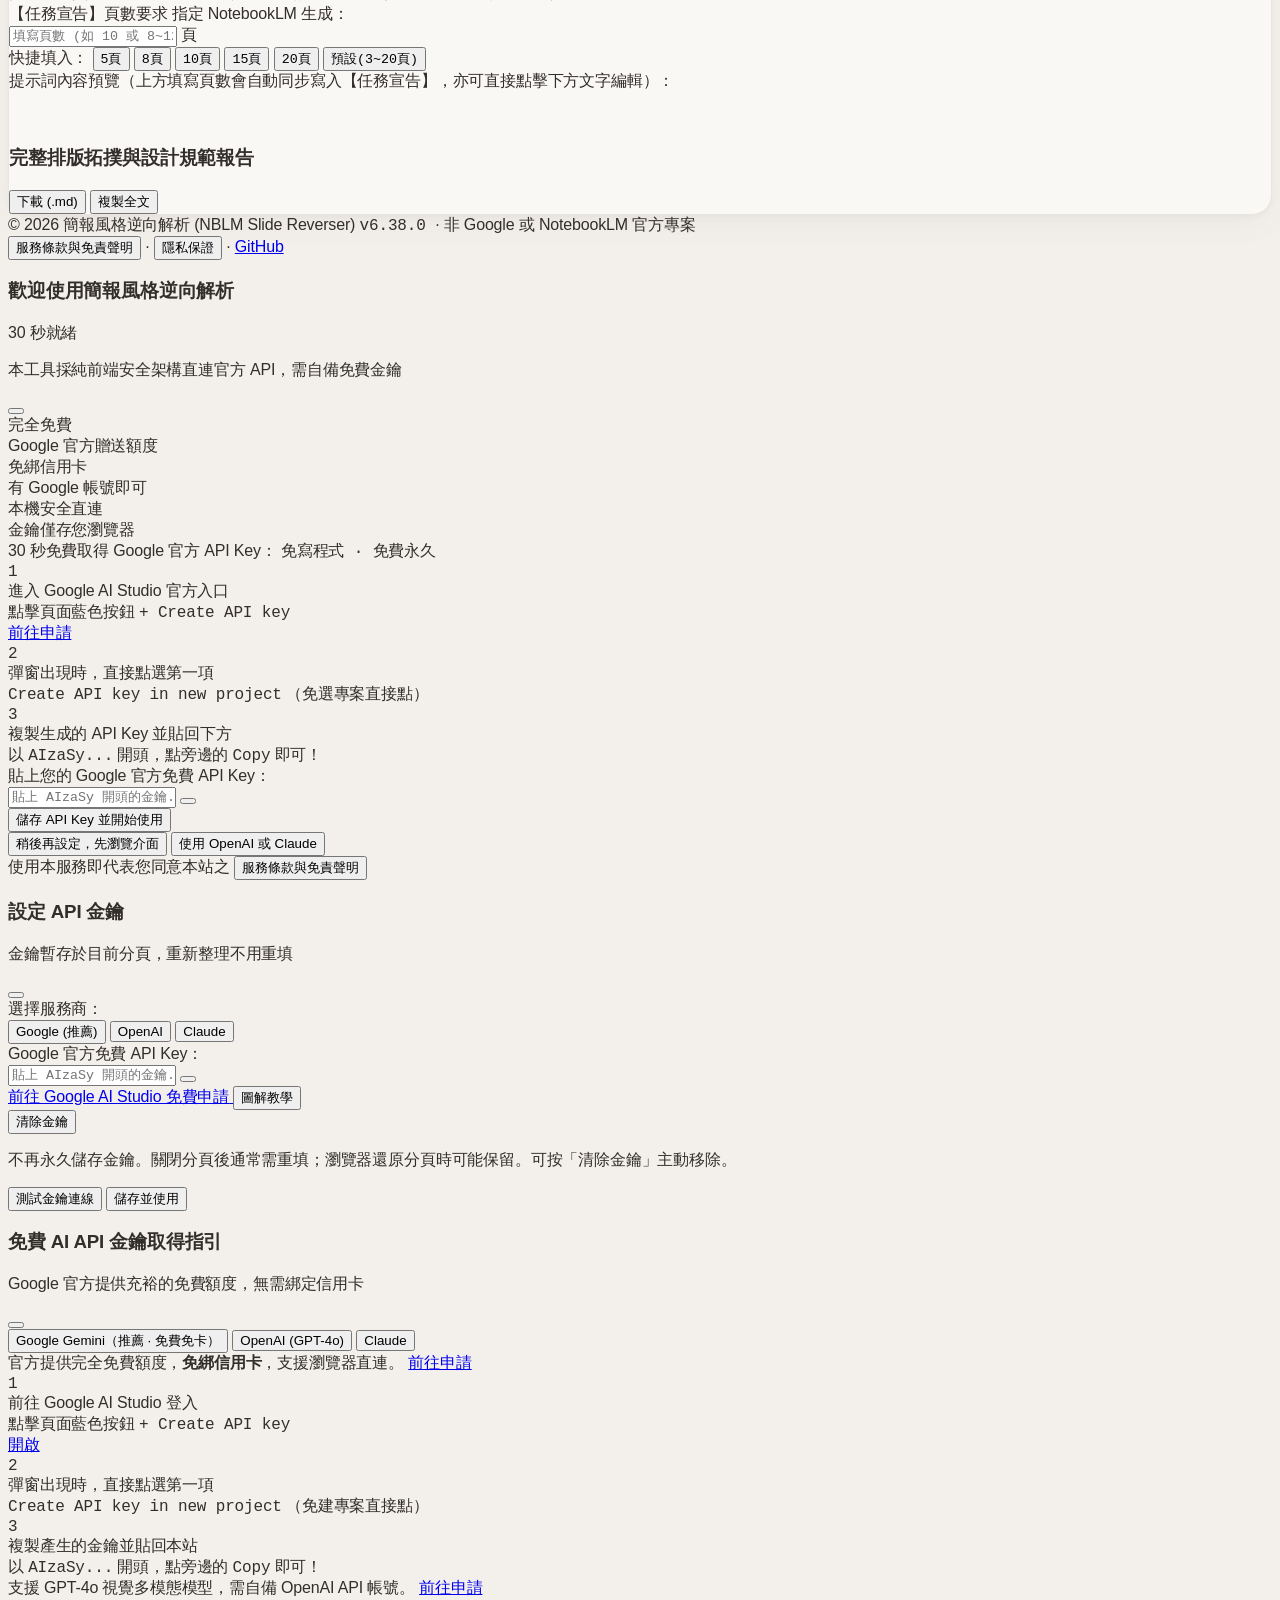
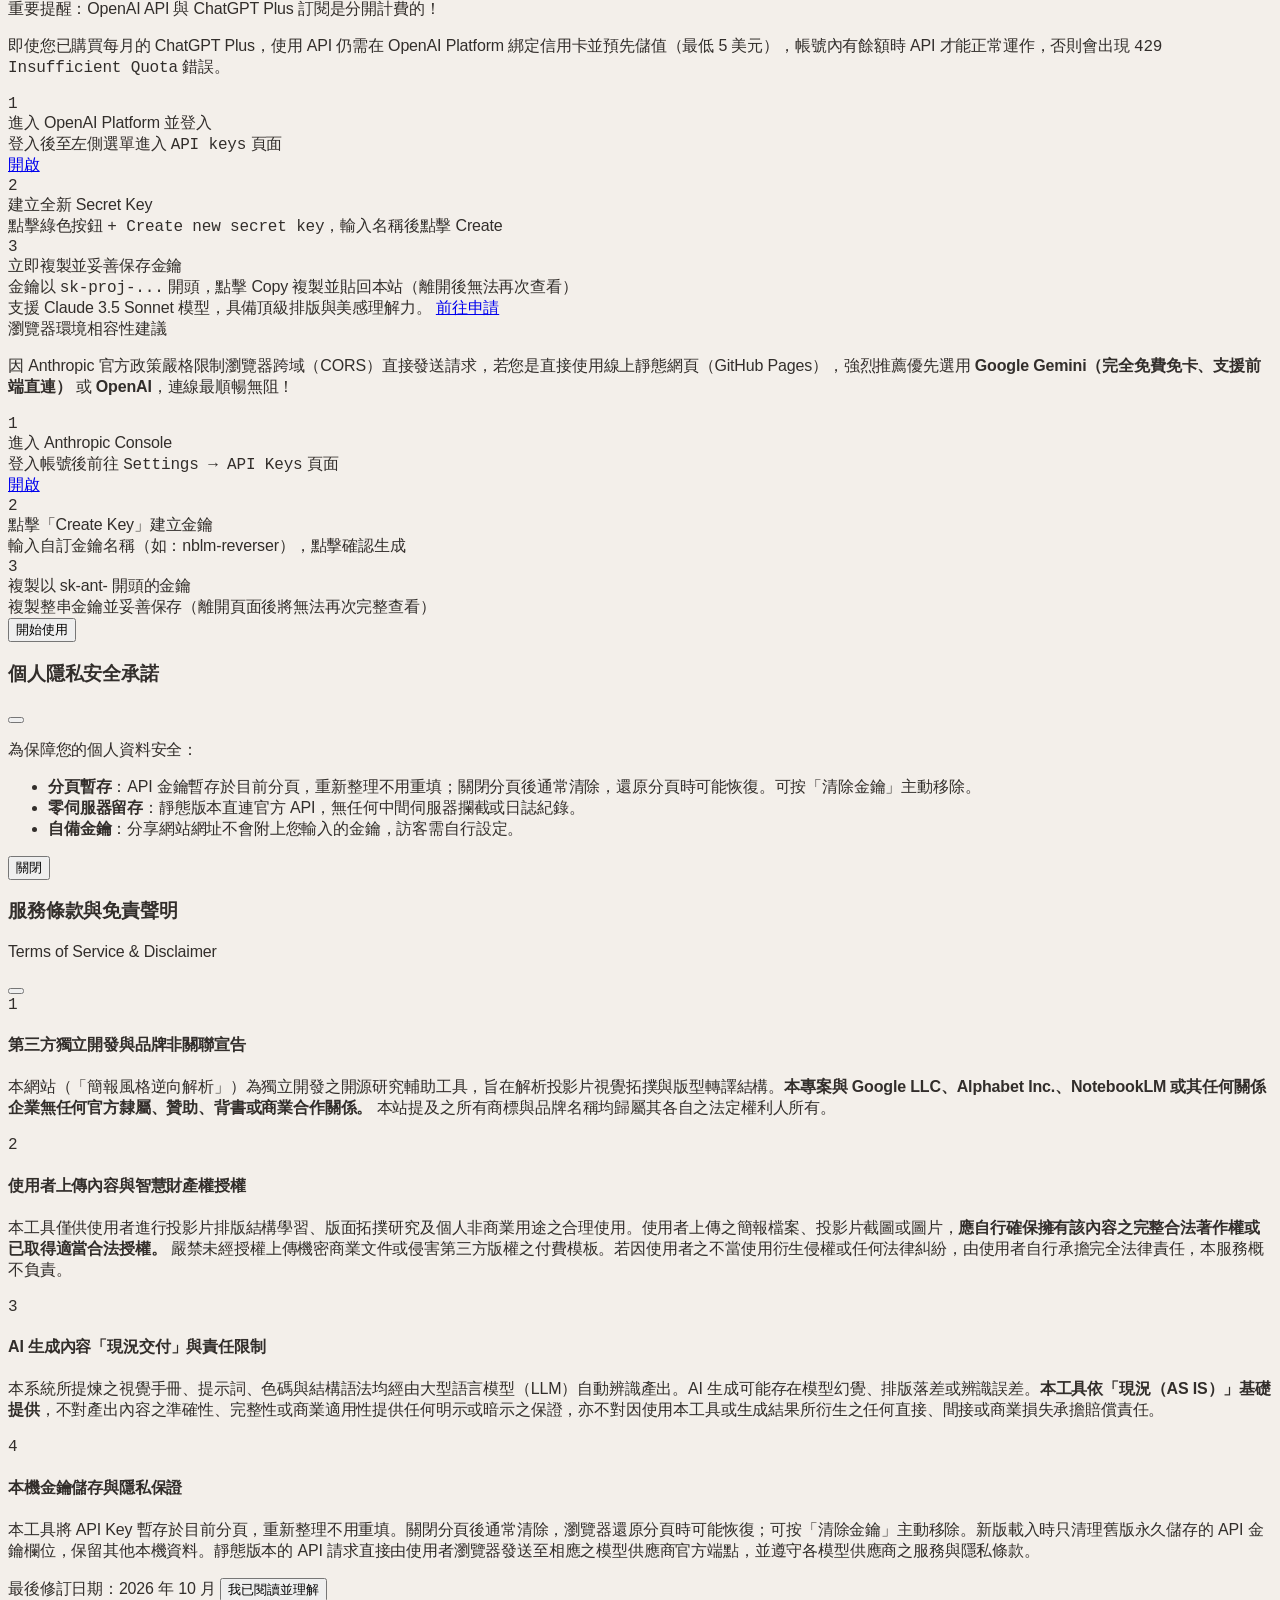
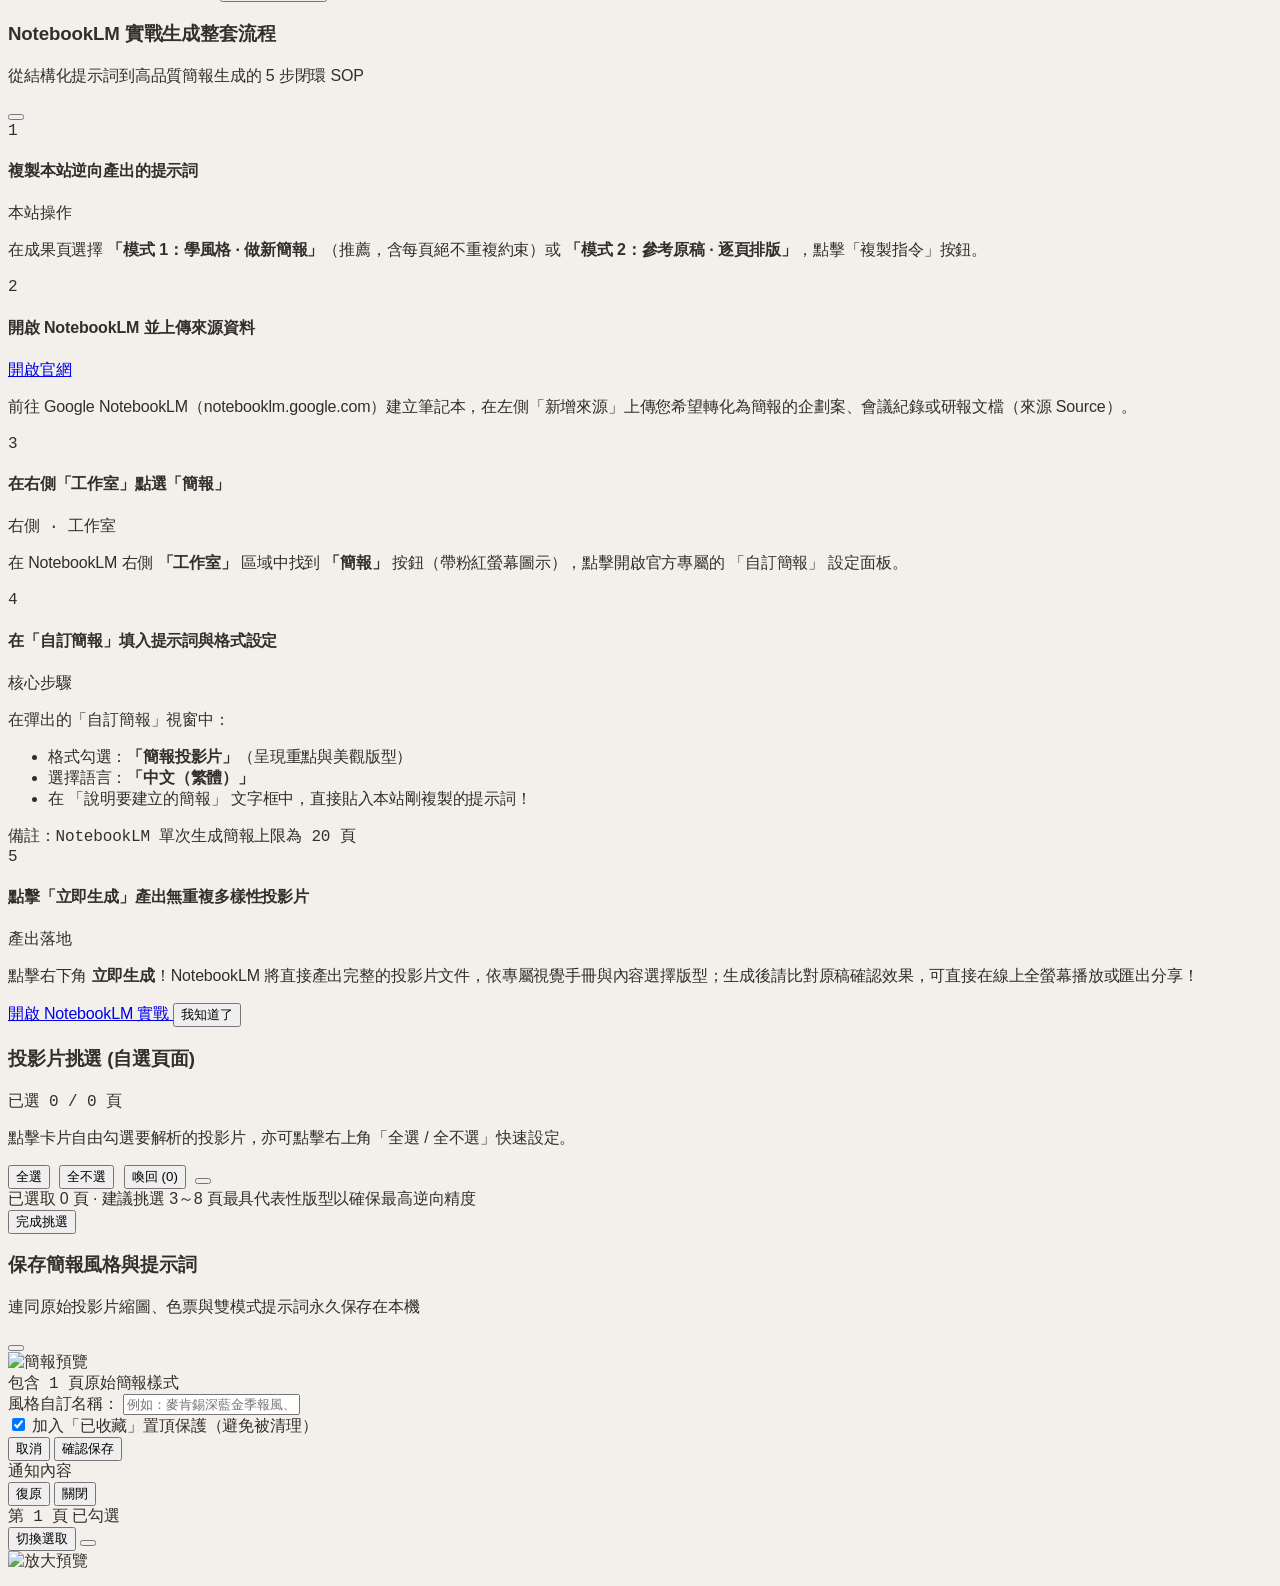
==== commit 517ff3d1: "Clarify model interpretation limits in prompt guidance" ====
--- a/index.html
+++ b/index.html
@@ -701,7 +701,7 @@
                 <span class="text-xs font-semibold text-[#68615B] truncate">4. 編譯雙模式風格提示詞</span>
                 <span id="step-pipe-badge-4" class="text-[10px] font-mono px-1.5 py-0.2 rounded bg-white/[0.04] text-[#968E86] border border-[#322E2B]/[0.08]">等待中</span>
               </div>
-              <p class="text-[11px] text-[#68615B] mt-0.5 leading-tight">全域風格手冊 + 逐頁 1:1 雙規格結構</p>
+              <p class="text-[11px] text-[#68615B] mt-0.5 leading-tight">風格規格 + 逐頁版型參考；視覺判讀仍需核對來源</p>
             </div>
           </div>
 
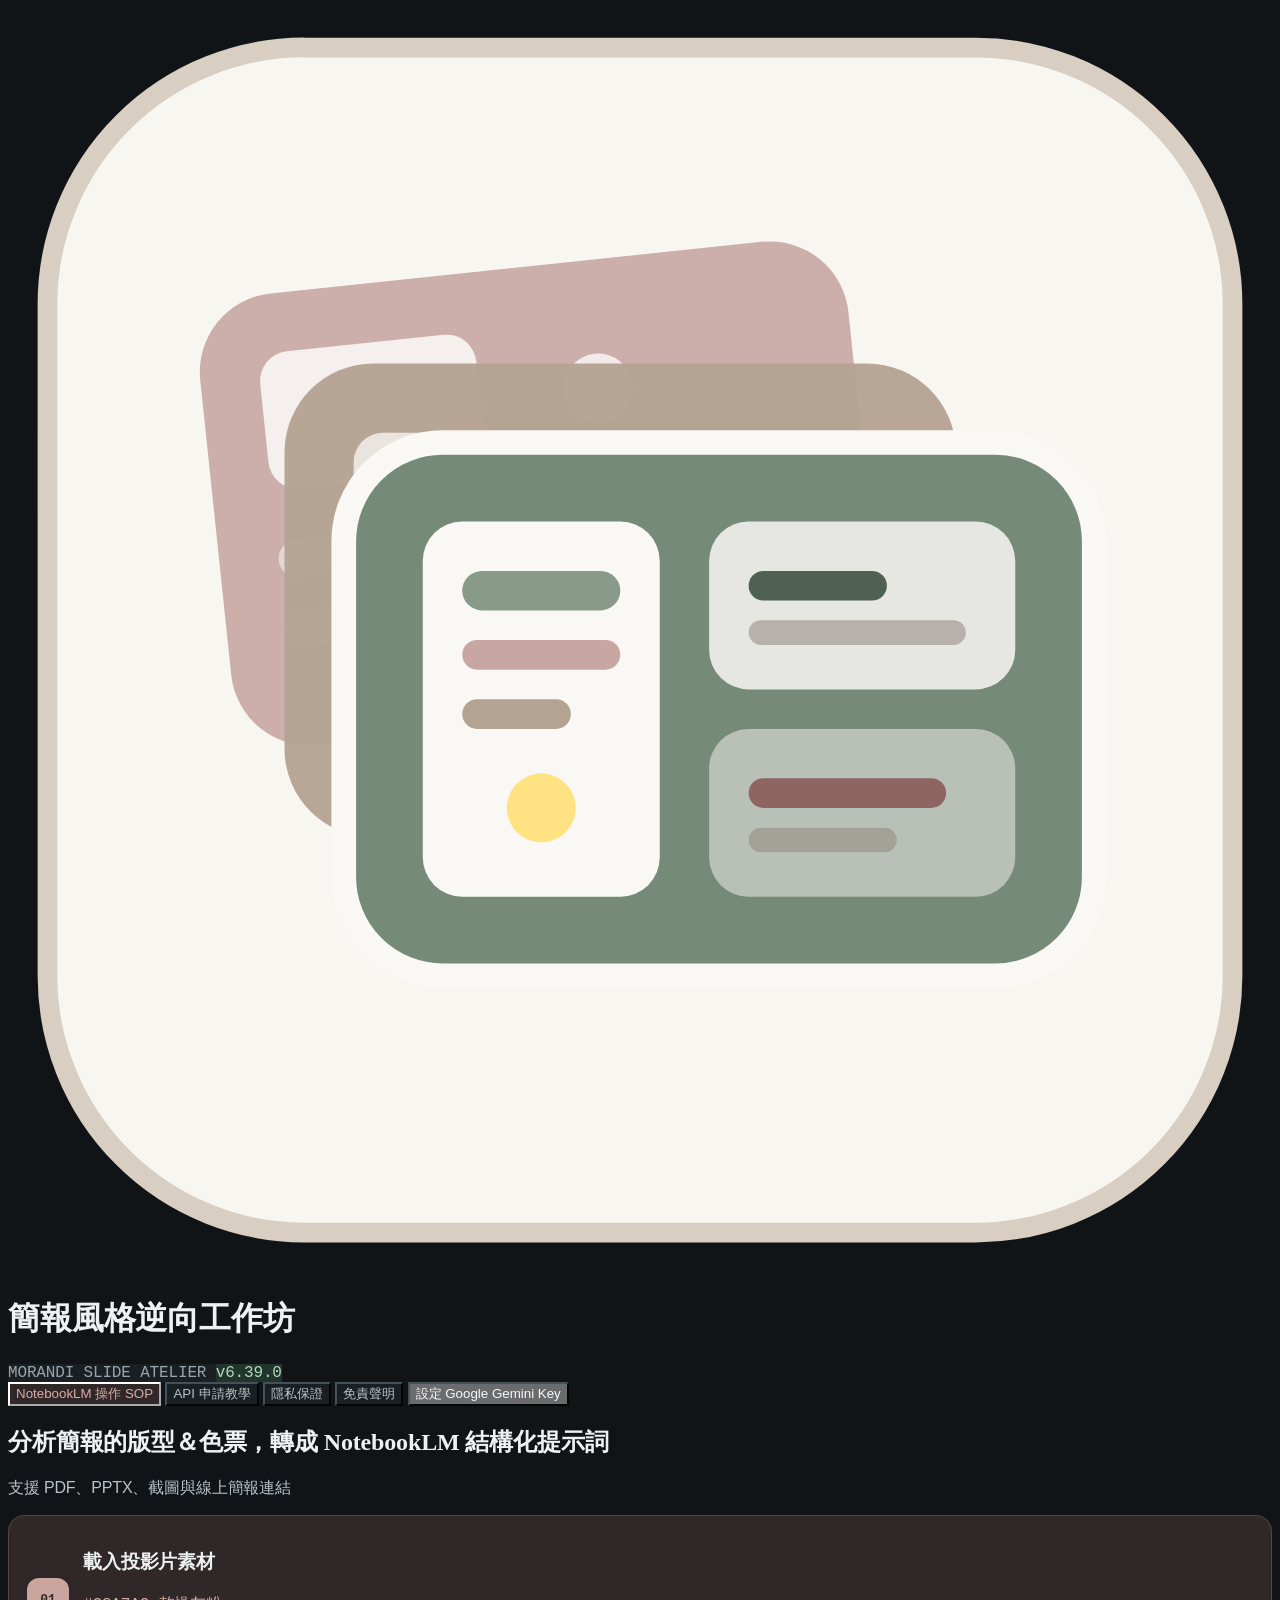
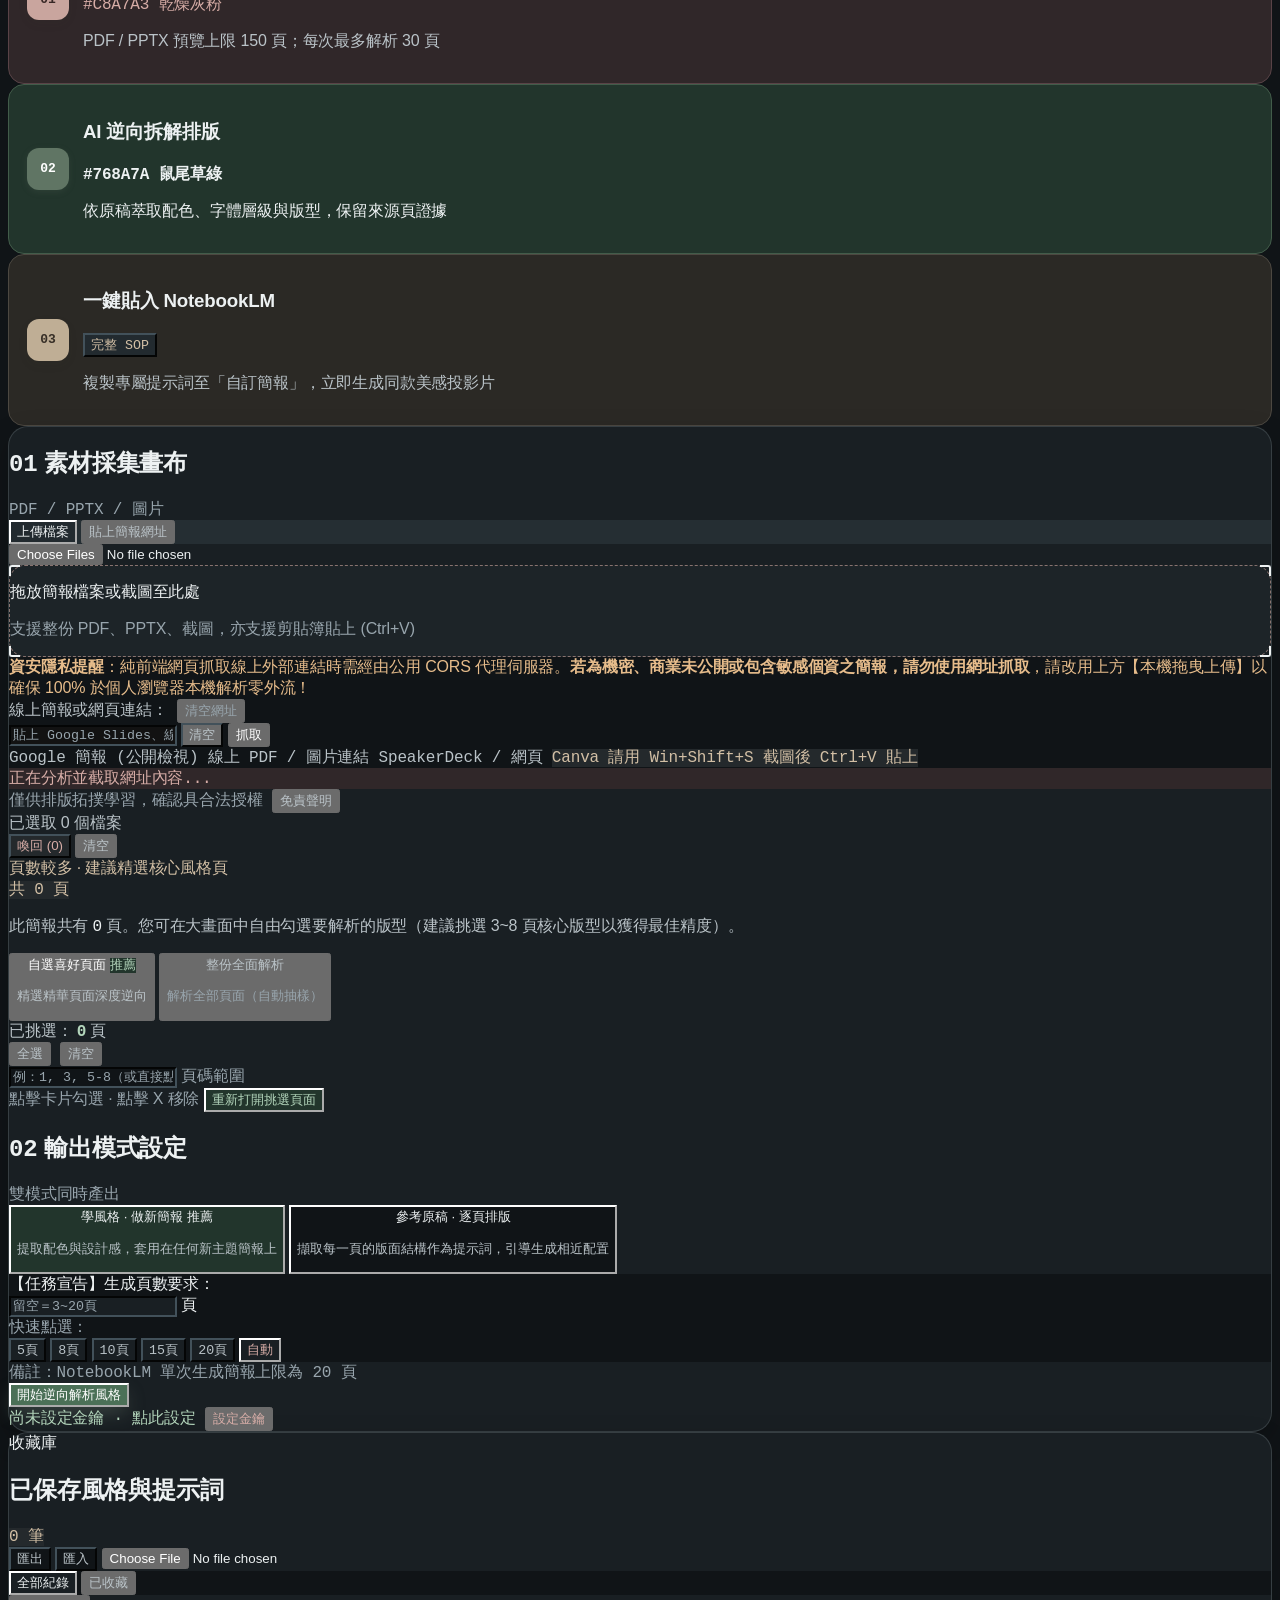
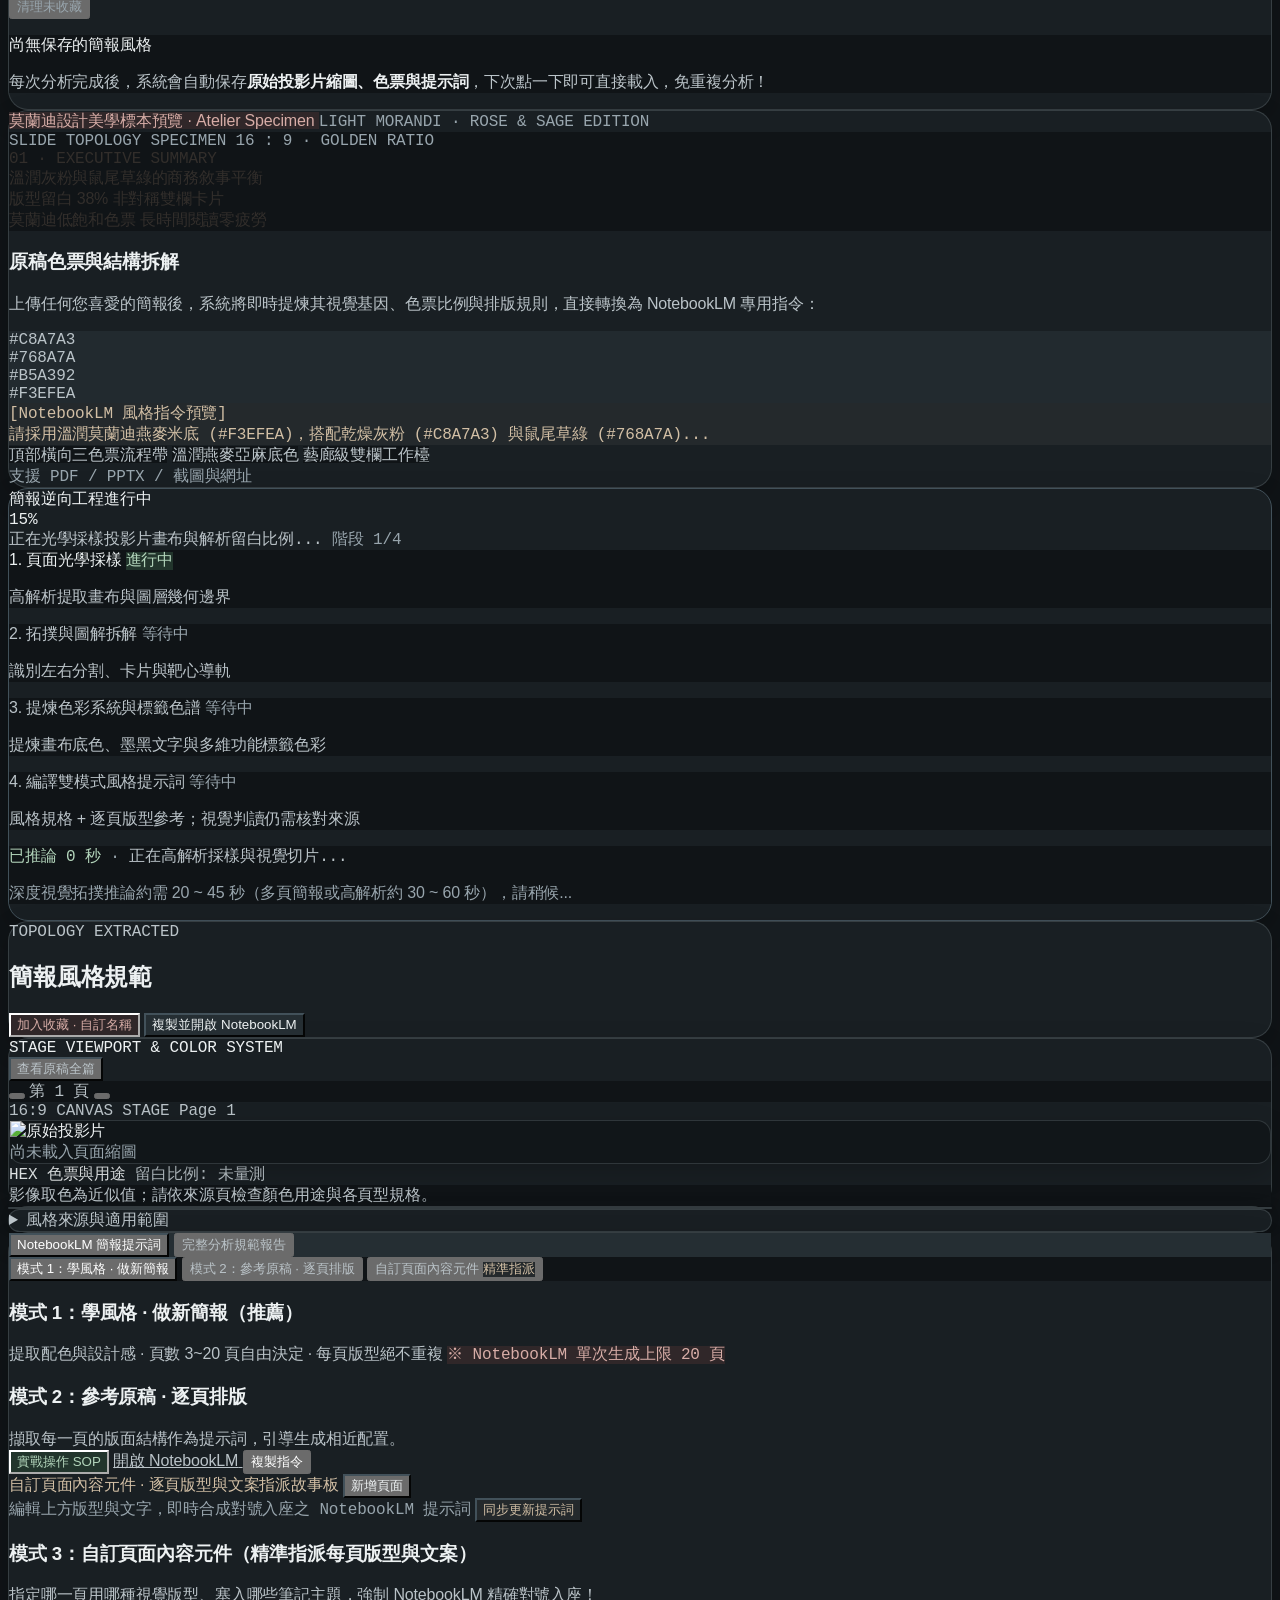
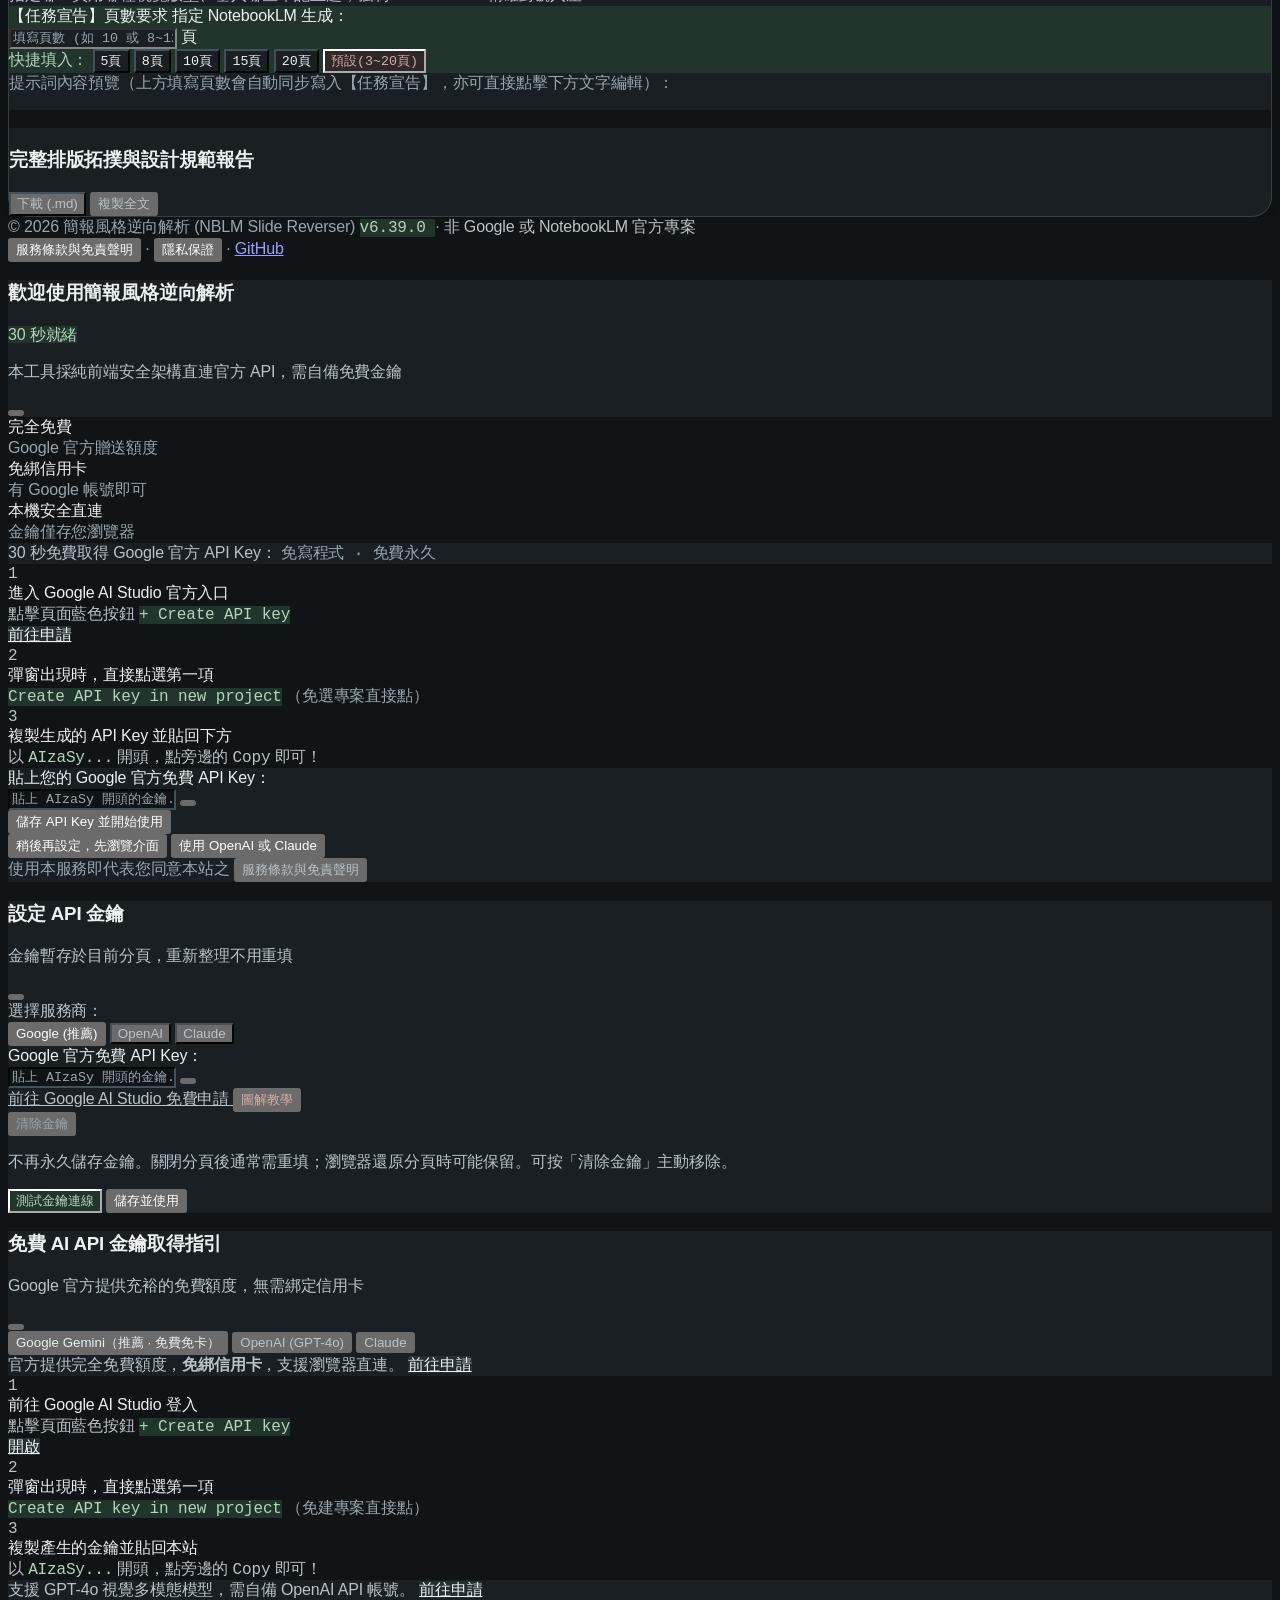
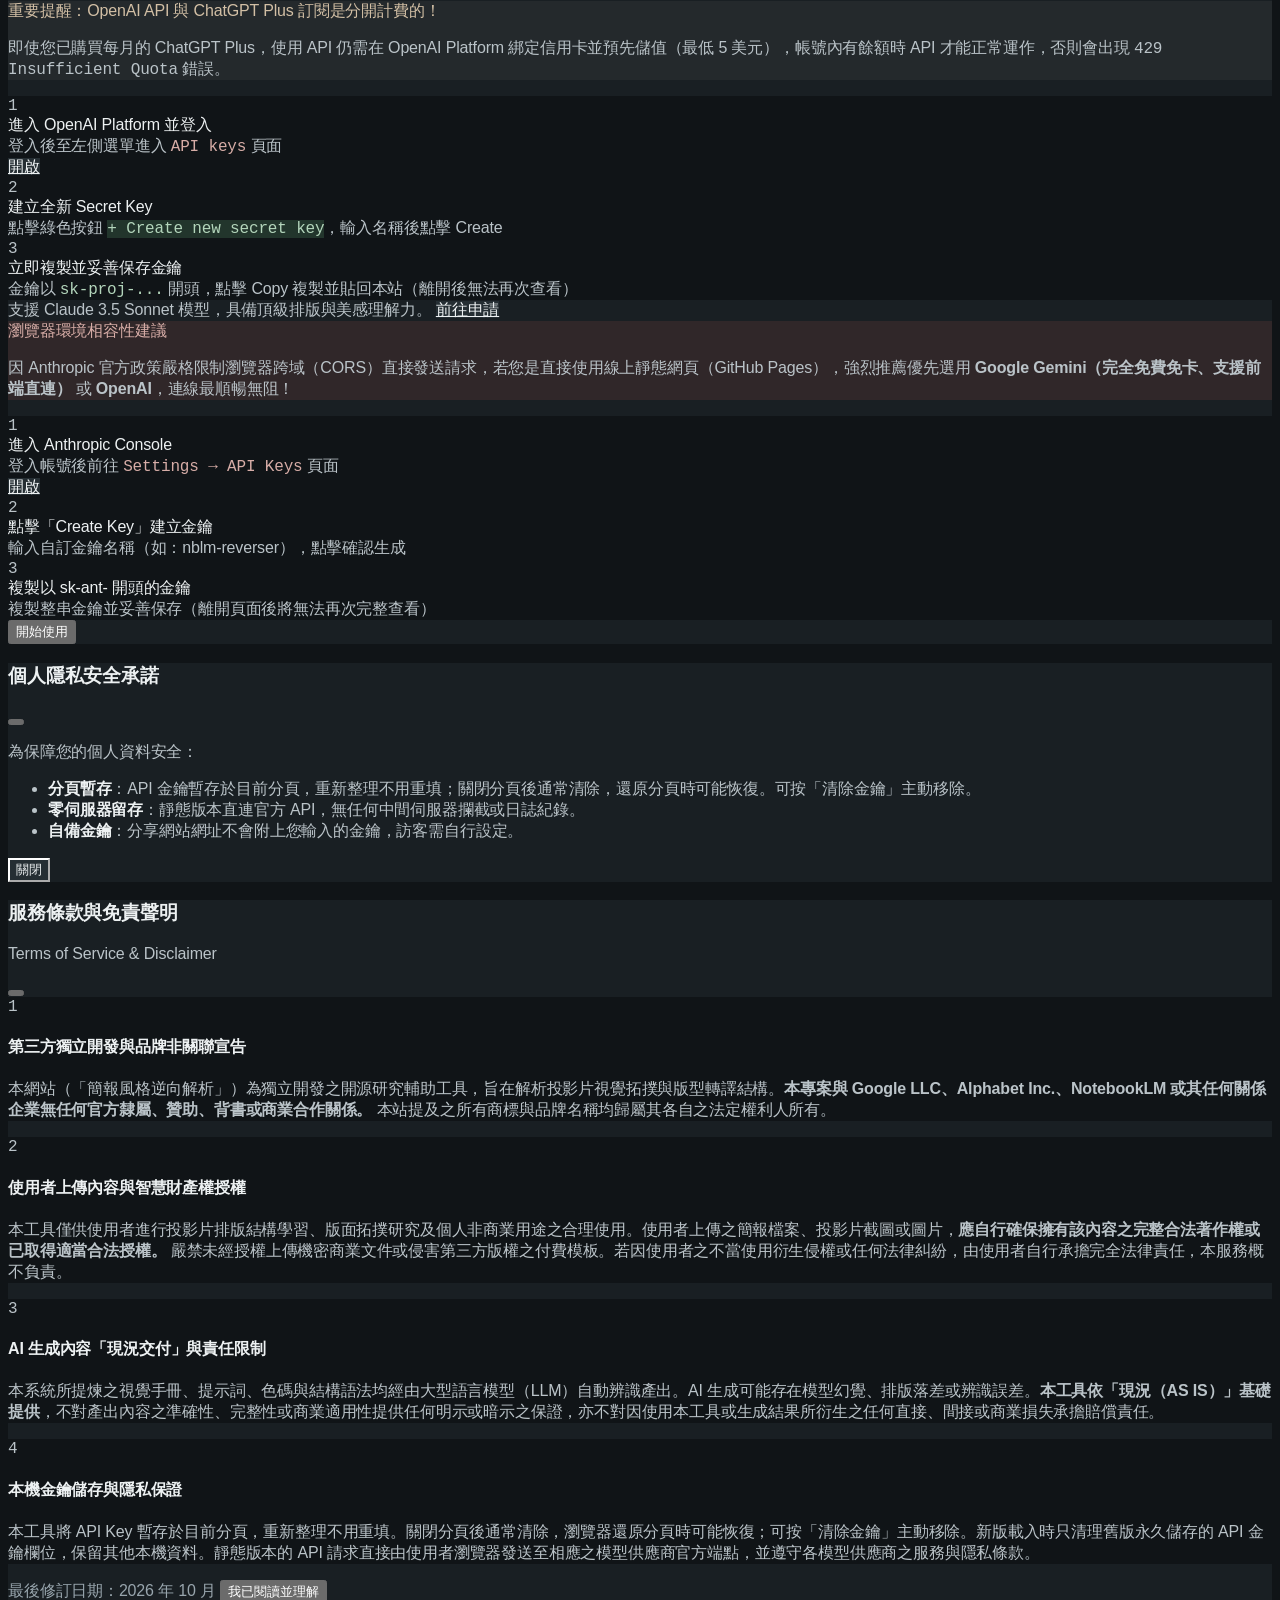
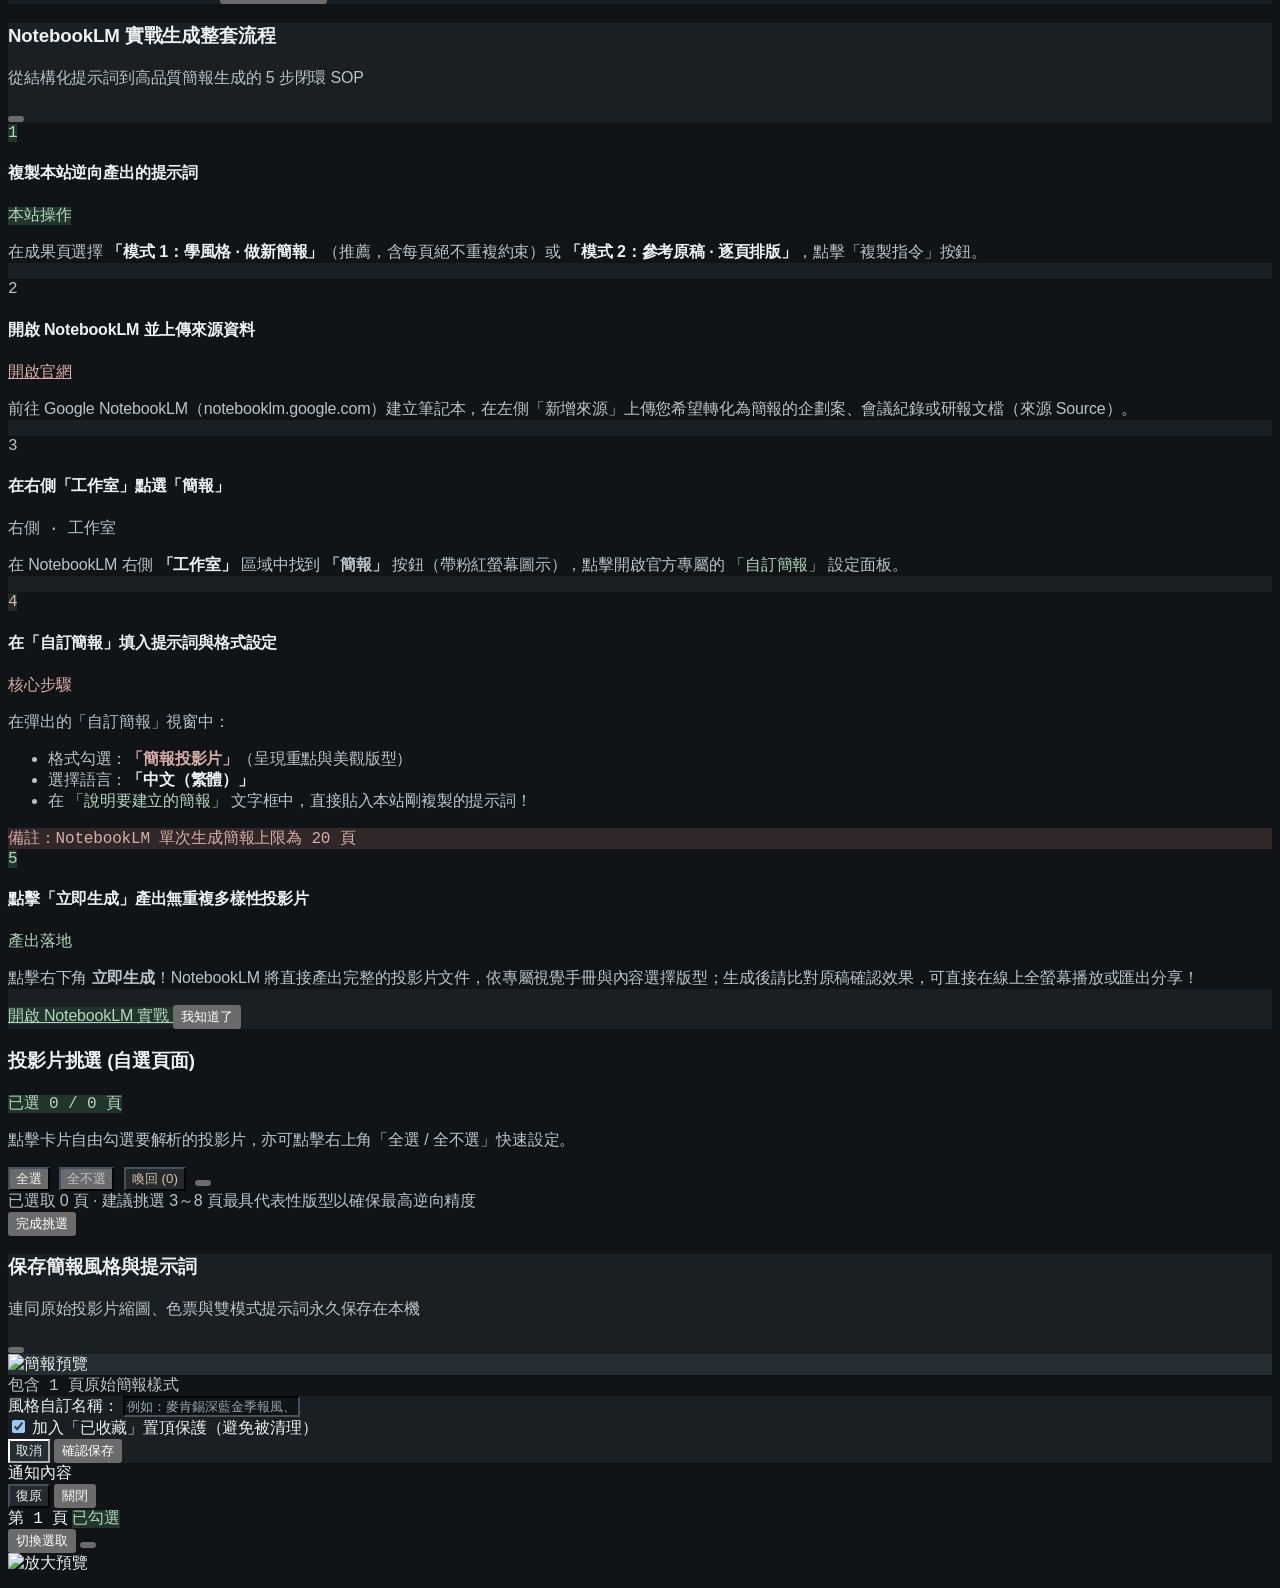
==== commit 995ed9db: "Add dark UI and validated source-profile prompt generation" ====
--- a/index.html
+++ b/index.html
@@ -1,5 +1,5 @@
 <!DOCTYPE html>
-<html lang="zh-TW">
+<html lang="zh-TW" data-theme="dark">
 <head>
   <meta charset="UTF-8">
   <meta name="viewport" content="width=device-width, initial-scale=1.0">
@@ -57,13 +57,14 @@
       window.pdfjsLib.GlobalWorkerOptions.workerSrc = 'https://cdnjs.cloudflare.com/ajax/libs/pdf.js/3.11.174/pdf.worker.min.js';
     }
   </script>
-  <link rel="icon" type="image/svg+xml" href="favicon.svg?v=6.38.0">
-  <link rel="icon" type="image/png" sizes="32x32" href="favicon-32x32.png?v=6.38.0">
-  <link rel="icon" type="image/png" sizes="16x16" href="favicon-16x16.png?v=6.38.0">
-  <link rel="apple-touch-icon" sizes="180x180" href="apple-touch-icon.png?v=6.38.0">
-  <link rel="shortcut icon" href="favicon.ico?v=6.38.0">
-  <meta name="theme-color" content="#F3EFEA">
-  <link rel="stylesheet" href="style.css?v=6.38.0">
+  <link rel="icon" type="image/svg+xml" href="favicon.svg?v=6.39.0">
+  <link rel="icon" type="image/png" sizes="32x32" href="favicon-32x32.png?v=6.39.0">
+  <link rel="icon" type="image/png" sizes="16x16" href="favicon-16x16.png?v=6.39.0">
+  <link rel="apple-touch-icon" sizes="180x180" href="apple-touch-icon.png?v=6.39.0">
+  <link rel="shortcut icon" href="favicon.ico?v=6.39.0">
+  <meta name="theme-color" content="#101417">
+  <meta name="color-scheme" content="dark">
+  <link rel="stylesheet" href="style.css?v=6.39.0">
 </head>
 <body class="studio-canvas-bg text-[#322E2B] min-h-screen flex flex-col font-sans selection:bg-[#C8A7A3]/30 selection:text-[#322E2B] antialiased">
 
@@ -73,7 +74,7 @@
       <div class="flex items-center gap-3.5 min-w-0">
         <!-- 品牌莫蘭迪標誌 (方案 A：層疊色票 × 構圖網格) -->
         <div class="w-9 h-9 rounded-xl overflow-hidden flex items-center justify-center shrink-0 transition-transform hover:scale-105">
-          <img src="favicon.svg?v=6.38.0" alt="簡報風格逆向工作坊 Logo" class="w-full h-full block">
+          <img src="favicon.svg?v=6.39.0" alt="簡報風格逆向工作坊 Logo" class="w-full h-full block">
         </div>
         <div class="flex flex-wrap items-center gap-2.5 min-w-0">
           <h1 class="font-serif-tc text-base sm:text-lg font-bold text-[#322E2B] tracking-tight flex items-center gap-2 whitespace-nowrap">
@@ -84,7 +85,7 @@
           </span>
           <span class="text-[11px] px-2.5 py-0.5 rounded-full bg-[#E9EFEA] text-[#4E6152] font-mono border border-[#C4D1C6] font-semibold shadow-sm flex items-center gap-1.5 whitespace-nowrap shrink-0" title="系統當前版本號">
             <span class="w-1.5 h-1.5 rounded-full bg-[#768A7A]"></span>
-            <span id="system-version-badge">v6.38.0</span>
+            <span id="system-version-badge">v6.39.0</span>
           </span>
         </div>
       </div>
@@ -547,7 +548,7 @@
               <span>SLIDE TOPOLOGY SPECIMEN</span>
               <span>16 : 9 · GOLDEN RATIO</span>
             </div>
-            <div class="aspect-video bg-[#FAF6F2] rounded-xl border border-[#322E2B]/[0.08] p-4 sm:p-5 grid grid-cols-12 gap-3.5 shadow-sm">
+            <div class="source-artwork aspect-video bg-[#FAF6F2] rounded-xl border border-[#322E2B]/[0.08] p-4 sm:p-5 grid grid-cols-12 gap-3.5 shadow-sm">
               <div class="col-span-7 flex flex-col justify-between text-left">
                 <div>
                   <div class="text-[9px] font-mono tracking-widest uppercase text-[#8F6561] font-bold">01 · EXECUTIVE SUMMARY</div>
@@ -585,19 +586,19 @@
             <!-- 4 張莫蘭迪色票小卡 -->
             <div class="grid grid-cols-4 gap-2">
               <div class="bg-white rounded-xl overflow-hidden border border-[#322E2B]/10 shadow-sm">
-                <div class="h-9 bg-[#C8A7A3]"></div>
+                <div class="source-artwork h-9 bg-[#C8A7A3]"></div>
                 <div class="p-1.5 font-mono text-[9.5px] text-[#68615B] text-center">#C8A7A3</div>
               </div>
               <div class="bg-white rounded-xl overflow-hidden border border-[#322E2B]/10 shadow-sm">
-                <div class="h-9 bg-[#768A7A]"></div>
+                <div class="source-artwork h-9 bg-[#768A7A]"></div>
                 <div class="p-1.5 font-mono text-[9.5px] text-[#68615B] text-center">#768A7A</div>
               </div>
               <div class="bg-white rounded-xl overflow-hidden border border-[#322E2B]/10 shadow-sm">
-                <div class="h-9 bg-[#B5A392]"></div>
+                <div class="source-artwork h-9 bg-[#B5A392]"></div>
                 <div class="p-1.5 font-mono text-[9.5px] text-[#68615B] text-center">#B5A392</div>
               </div>
               <div class="bg-white rounded-xl overflow-hidden border border-[#322E2B]/10 shadow-sm">
-                <div class="h-9 bg-[#F3EFEA]"></div>
+                <div class="source-artwork h-9 bg-[#F3EFEA]"></div>
                 <div class="p-1.5 font-mono text-[9.5px] text-[#68615B] text-center">#F3EFEA</div>
               </div>
             </div>
@@ -823,6 +824,7 @@
           </div>
         </div>
 
+        <section id="quality-panel" class="studio-panel p-4 text-sm" aria-live="polite"></section>
         <details class="studio-panel p-3 text-xs text-[#68615B]">
           <summary class="cursor-pointer font-semibold">風格來源與適用範圍</summary>
           <pre id="design-profile-evidence" class="whitespace-pre-wrap mt-2 leading-relaxed font-sans"></pre>
@@ -1002,7 +1004,7 @@
       <div class="flex items-center gap-2 flex-wrap">
         <span>© 2026 簡報風格逆向解析 (NBLM Slide Reverser)</span>
         <span class="px-2 py-0.5 rounded-full font-mono text-[10px] bg-[#E9EFEA] text-[#4E6152] border border-[#C4D1C6] font-semibold">
-          v6.38.0
+          v6.39.0
         </span>
         <span class="text-zinc-700 hidden sm:inline">·</span>
         <span class="text-[#68615B]">非 Google 或 NotebookLM 官方專案</span>
@@ -1789,7 +1791,8 @@
     </button>
   </div>
 
-  <script src="app.js?v=6.38.0"></script>
+  <script src="style-quality.js?v=6.39.0"></script>
+  <script src="app.js?v=6.39.0"></script>
   <script>
     lucide.createIcons();
   </script>
--- a/style.css
+++ b/style.css
@@ -3,32 +3,32 @@
 
 :root {
   /* 燕麥米基底 (Oatmeal & Warm Linen) */
-  --bg-oatmeal: #F3EFEA;
-  --bg-linen: #EAE3DC;
-  --surface-cream: #FAF8F5;
-  --surface-white: #FFFFFF;
+  --bg-oatmeal: #101417;
+  --bg-linen: #20272B;
+  --surface-cream: #191F23;
+  --surface-white: #222A2F;
 
   /* 莫蘭迪主色票：灰粉 (Rose Clay) + 鼠尾草綠 (Sage) + 燕麥暖駝 (Oat Taupe) */
-  --rose-clay: #C8A7A3;
-  --rose-deep: #8F6561;
-  --rose-tint: #F4EAE8;
-  --rose-border: #DFC9C6;
-
-  --sage-main: #768A7A;
-  --sage-deep: #4E6152;
-  --sage-tint: #E9EFEA;
-  --sage-border: #C4D1C6;
-
-  --oat-taupe: #B5A392;
-  --oat-deep: #6E5E4F;
-  --oat-tint: #F1ECE6;
-  --oat-border: #D9CEC2;
+  --rose-clay: #C9A59E;
+  --rose-deep: #D7ADA7;
+  --rose-tint: #302729;
+  --rose-border: #594347;
+
+  --sage-main: #547961;
+  --sage-deep: #A2C9AC;
+  --sage-tint: #22352C;
+  --sage-border: #425C4A;
+
+  --oat-taupe: #BFAE95;
+  --oat-deep: #D2BFA5;
+  --oat-tint: #2B2925;
+  --oat-border: #4C4841;
 
   /* 書寫墨色 (Warm Charcoal Ink) */
-  --ink-primary: #322E2B;
-  --ink-secondary: #68615B;
-  --ink-muted: #968E86;
-  --border-hairline: rgba(50, 46, 43, 0.09);
+  --ink-primary: #EDF1F2;
+  --ink-secondary: #BAC3C8;
+  --ink-muted: #98A5AD;
+  --border-hairline: rgba(205, 220, 228, 0.16);
 }
 
 body {
@@ -398,3 +398,90 @@
 .morandi-step-02 p {
   color: #4A5C4F !important;
 }
+
+/* Dark application shell; source images, inline palette swatches and iframe documents keep their own colors. */
+:root { color-scheme: dark; }
+.studio-canvas-bg { background-image: none; }
+.studio-panel, .card-soft-shadow, .studio-stage-frame { border-color: var(--border-hairline); box-shadow: 0 10px 28px #0003; }
+.studio-stage-frame { background: #111619; }
+.studio-dropzone { background: #1D2428; border-color: #89736F; }
+.studio-dropzone:hover { background: #272D32; border-color: #D7ADA7; box-shadow: none; }
+.morandi-step-card { box-shadow: none; }
+.morandi-step-02 { background: var(--sage-tint) !important; border-color: var(--sage-border) !important; }
+.morandi-step-02 h3, .morandi-step-02 span.font-mono, .morandi-step-02 p { color: var(--ink-primary) !important; }
+.btn-morandi-sage { background: #4B7057; }
+.btn-morandi-sage:hover:not(:disabled) { background: #5A8067; }
+.custom-scrollbar::-webkit-scrollbar-thumb { background: #53616A; }
+.custom-scrollbar::-webkit-scrollbar-thumb:hover { background: #73828B; }
+button:disabled { opacity: .45; cursor: not-allowed; }
+input, select, textarea { color-scheme: dark; }
+input::placeholder, textarea::placeholder { color: #98A5AD; }
+:focus-visible { outline: 2px solid #A2C9AC; outline-offset: 3px; }
+#quality-panel h3 { font-weight: 700; margin-bottom: .75rem; }
+#quality-panel ul { color: #E6BC8B; padding-left: 1.25rem; list-style: disc; }
+#quality-panel summary { cursor: pointer; margin: 1rem 0; }
+#quality-panel label { display: flex; flex-direction: column; gap: .3rem; font-size: .75rem; margin: .5rem 0; }
+#quality-panel input, #quality-panel select { padding: .5rem; background: #111619; border: 1px solid #46525B; border-radius: .4rem; color: #EDF1F2; width: 100%; }
+#quality-panel button { padding: .6rem 1rem; margin-top: .75rem; border-radius: .5rem; background: #4B7057; color: white; }
+.quality-page-row { display: grid; grid-template-columns: repeat(2,minmax(0,1fr)); gap: .5rem 1rem; padding: 1rem 0; border-top: 1px solid #354149; }
+.quality-page-row strong, .quality-page-row img { grid-column: 1 / -1; }
+.quality-page-row img { width: 100%; max-height: 220px; object-fit: contain; }
+@media(max-width:600px) { .quality-page-row { grid-template-columns: minmax(0,1fr); } }
+html[data-theme="dark"] :not(.source-artwork, .source-artwork *)[class~="bg-[#E9EFEA]"] { background-color: #22352C; }
+html[data-theme="dark"] :not(.source-artwork, .source-artwork *)[class~="bg-[#E9EFEA]/70"] { background-color: #22352C; }
+html[data-theme="dark"] :not(.source-artwork, .source-artwork *)[class~="bg-[#E9EFEA]/75"] { background-color: #22352C; }
+html[data-theme="dark"] :not(.source-artwork, .source-artwork *)[class~="bg-[#EAE3DC]"] { background-color: #252E33; }
+html[data-theme="dark"] :not(.source-artwork, .source-artwork *)[class~="bg-[#F1ECE6]"] { background-color: #24292C; }
+html[data-theme="dark"] :not(.source-artwork, .source-artwork *)[class~="bg-[#F3EFEA]"] { background-color: #101417; }
+html[data-theme="dark"] :not(.source-artwork, .source-artwork *)[class~="bg-[#F3EFEA]/60"] { background-color: #101417; }
+html[data-theme="dark"] :not(.source-artwork, .source-artwork *)[class~="bg-[#F3EFEA]/80"] { background-color: #101417; }
+html[data-theme="dark"] :not(.source-artwork, .source-artwork *)[class~="bg-[#F3EFEA]/90"] { background-color: #101417; }
+html[data-theme="dark"] :not(.source-artwork, .source-artwork *)[class~="bg-[#F4EAE8]"] { background-color: #302729; }
+html[data-theme="dark"] :not(.source-artwork, .source-artwork *)[class~="bg-[#FAF8F5]"] { background-color: #191F23; }
+html[data-theme="dark"] :not(.source-artwork, .source-artwork *)[class~="border-[#322E2B]"] { border-color: #42515A; }
+html[data-theme="dark"] :not(.source-artwork, .source-artwork *)[class~="border-[#322E2B]/10"] { border-color: #42515A; }
+html[data-theme="dark"] :not(.source-artwork, .source-artwork *)[class~="border-[#322E2B]/15"] { border-color: #42515A; }
+html[data-theme="dark"] :not(.source-artwork, .source-artwork *)[class~="border-[#322E2B]/[0.06]"] { border-color: #42515A; }
+html[data-theme="dark"] :not(.source-artwork, .source-artwork *)[class~="border-[#322E2B]/[0.07]"] { border-color: #42515A; }
+html[data-theme="dark"] :not(.source-artwork, .source-artwork *)[class~="border-[#322E2B]/[0.08]"] { border-color: #42515A; }
+html[data-theme="dark"] :not(.source-artwork, .source-artwork *)[class~="border-[#322E2B]/[0.09]"] { border-color: #42515A; }
+html[data-theme="dark"] :not(.source-artwork, .source-artwork *)[class~="border-[#322E2B]/[0.12]"] { border-color: #42515A; }
+html[data-theme="dark"] :not(.source-artwork, .source-artwork *)[class~="border-[#322E2B]/[0.14]"] { border-color: #42515A; }
+html[data-theme="dark"] :not(.source-artwork, .source-artwork *)[class~="border-[#322E2B]/[0.15]"] { border-color: #42515A; }
+html[data-theme="dark"] :not(.source-artwork, .source-artwork *)[class~="border-[#586B5C]"] { border-color: #42515A; }
+html[data-theme="dark"] :not(.source-artwork, .source-artwork *)[class~="border-[#D9CEC2]"] { border-color: #42515A; }
+html[data-theme="dark"] :not(.source-artwork, .source-artwork *)[class~="border-[#D9CEC2]/40"] { border-color: #42515A; }
+html[data-theme="dark"] :not(.source-artwork, .source-artwork *)[class~="focus:bg-[#FAF8F5]"]:focus { background-color: #191F23; }
+html[data-theme="dark"] :not(.source-artwork, .source-artwork *)[class~="hover:bg-[#D9CEC2]"]:hover { background-color: #41484C; }
+html[data-theme="dark"] :not(.source-artwork, .source-artwork *)[class~="hover:bg-[#E9EFEA]"]:hover { background-color: #22352C; }
+html[data-theme="dark"] :not(.source-artwork, .source-artwork *)[class~="hover:bg-[#EAE3DC]"]:hover { background-color: #252E33; }
+html[data-theme="dark"] :not(.source-artwork, .source-artwork *)[class~="hover:bg-[#EAE3DC]/80"]:hover { background-color: #252E33; }
+html[data-theme="dark"] :not(.source-artwork, .source-artwork *)[class~="hover:bg-[#EBDAD7]"]:hover { background-color: #443236; }
+html[data-theme="dark"] :not(.source-artwork, .source-artwork *)[class~="hover:bg-[#F1ECE6]"]:hover { background-color: #24292C; }
+html[data-theme="dark"] :not(.source-artwork, .source-artwork *)[class~="hover:bg-[#F4EAE8]"]:hover { background-color: #302729; }
+html[data-theme="dark"] :not(.source-artwork, .source-artwork *)[class~="hover:border-[#D9CEC2]"]:hover { border-color: #42515A; }
+html[data-theme="dark"] :not(.source-artwork, .source-artwork *)[class~="hover:text-[#322E2B]"]:hover { color: #EDF1F2; }
+html[data-theme="dark"] :not(.source-artwork, .source-artwork *)[class~="hover:text-[#4E6152]"]:hover { color: #B3D5BB; }
+html[data-theme="dark"] :not(.source-artwork, .source-artwork *)[class~="hover:text-[#68615B]"]:hover { color: #BAC3C8; }
+html[data-theme="dark"] :not(.source-artwork, .source-artwork *)[class~="hover:text-[#6E5E4F]"]:hover { color: #D2BFA5; }
+html[data-theme="dark"] :not(.source-artwork, .source-artwork *)[class~="hover:text-[#8F6561]"]:hover { color: #D7ADA7; }
+html[data-theme="dark"] :not(.source-artwork, .source-artwork *)[class~="placeholder:text-[#968E86]"]::placeholder { color: #98A5AD; }
+html[data-theme="dark"] :not(.source-artwork, .source-artwork *)[class~="selection:text-[#322E2B]"]::selection { color: #EDF1F2; }
+html[data-theme="dark"] :not(.source-artwork, .source-artwork *)[class~="text-[#322E2B]"] { color: #EDF1F2; }
+html[data-theme="dark"] :not(.source-artwork, .source-artwork *)[class~="text-[#4E6152]"] { color: #B3D5BB; }
+html[data-theme="dark"] :not(.source-artwork, .source-artwork *)[class~="text-[#68615B]"] { color: #BAC3C8; }
+html[data-theme="dark"] :not(.source-artwork, .source-artwork *)[class~="text-[#6E5E4F]"] { color: #D2BFA5; }
+html[data-theme="dark"] :not(.source-artwork, .source-artwork *)[class~="text-[#8F5A3C]"] { color: #E6BC8B; }
+html[data-theme="dark"] :not(.source-artwork, .source-artwork *)[class~="text-[#8F6561]"] { color: #D7ADA7; }
+html[data-theme="dark"] :not(.source-artwork, .source-artwork *)[class~="text-[#8F6561]/90"] { color: #D7ADA7; }
+html[data-theme="dark"] :not(.source-artwork, .source-artwork *)[class~="text-[#968E86]"] { color: #98A5AD; }
+html[data-theme="dark"] :not(.source-artwork, .source-artwork *)[class~="text-[#FAF8F5]"] { color: #F6F8F9; }
+html[data-theme="dark"] .bg-white:not(.source-artwork, .source-artwork *), html[data-theme="dark"] :not(.source-artwork, .source-artwork *)[class~="bg-white/60"] { background-color: #222A2F; }
+html[data-theme="dark"] :not(.source-artwork, .source-artwork *)[class~="hover:bg-white"]:hover { background-color: #303B42; }
+html[data-theme="dark"] .text-zinc-600, html[data-theme="dark"] .text-zinc-500 { color: #98A5AD; }
+html[data-theme="dark"] .text-black { color: #EDF1F2; }
+
+.source-artwork { color: #322E2B; }
+.source-artwork [class~="text-[#322E2B]"] { color: #322E2B; }
+
+html[data-theme="dark"] :not(.source-artwork, .source-artwork *)[class~="hover:bg-[#DCE6DE]"]:hover { background-color: #2C4438; }
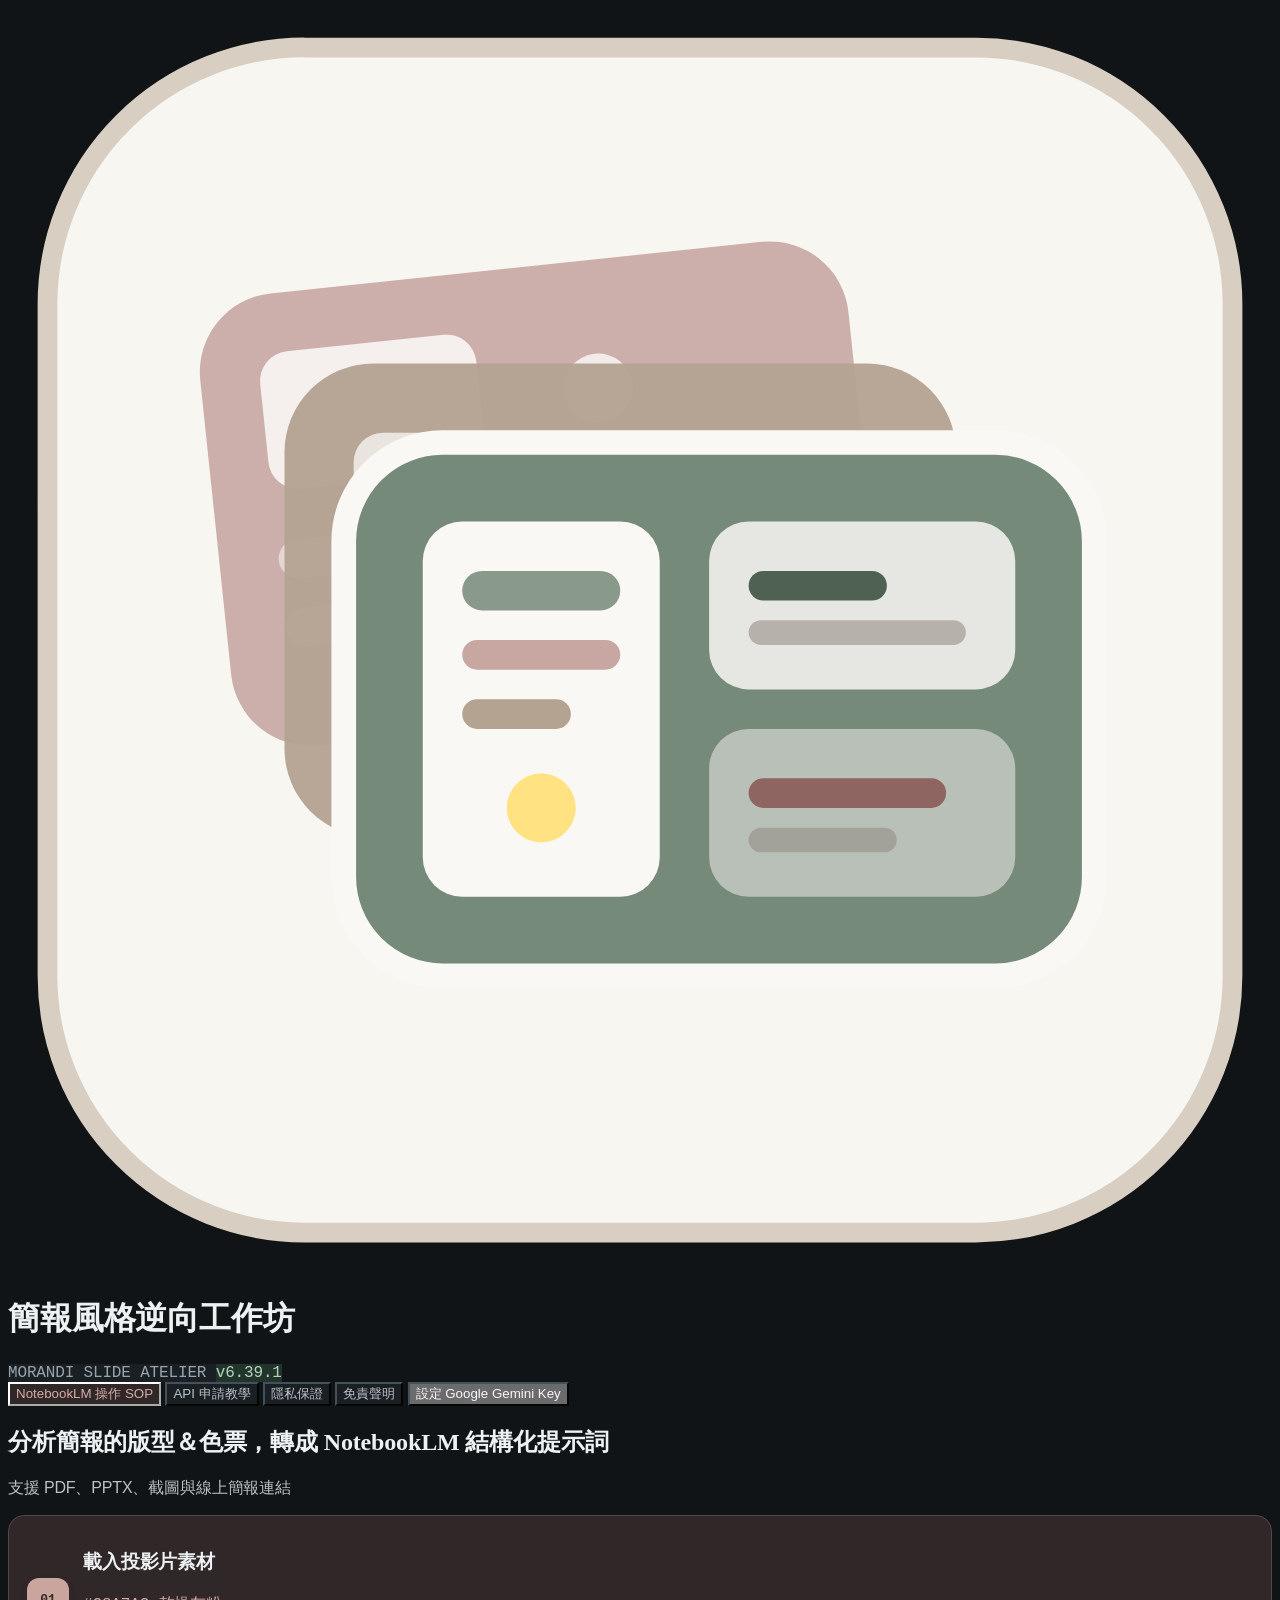
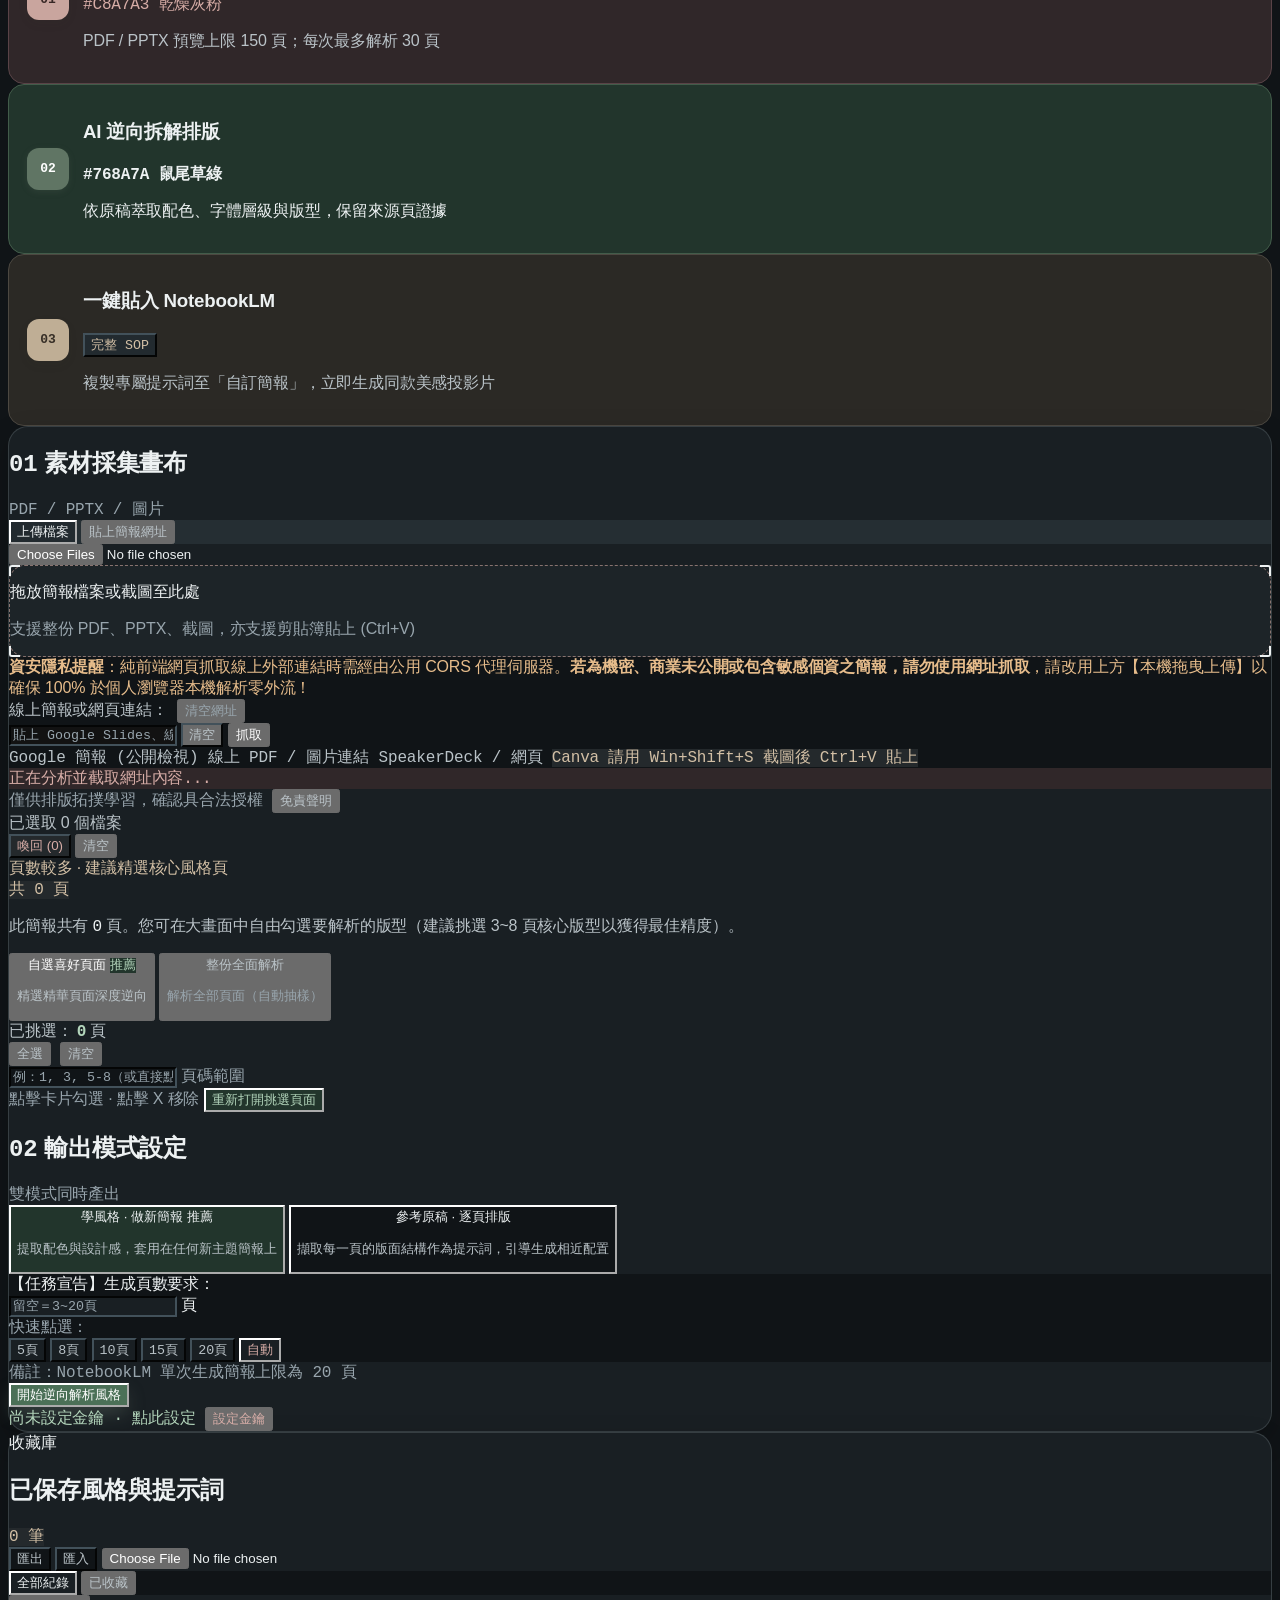
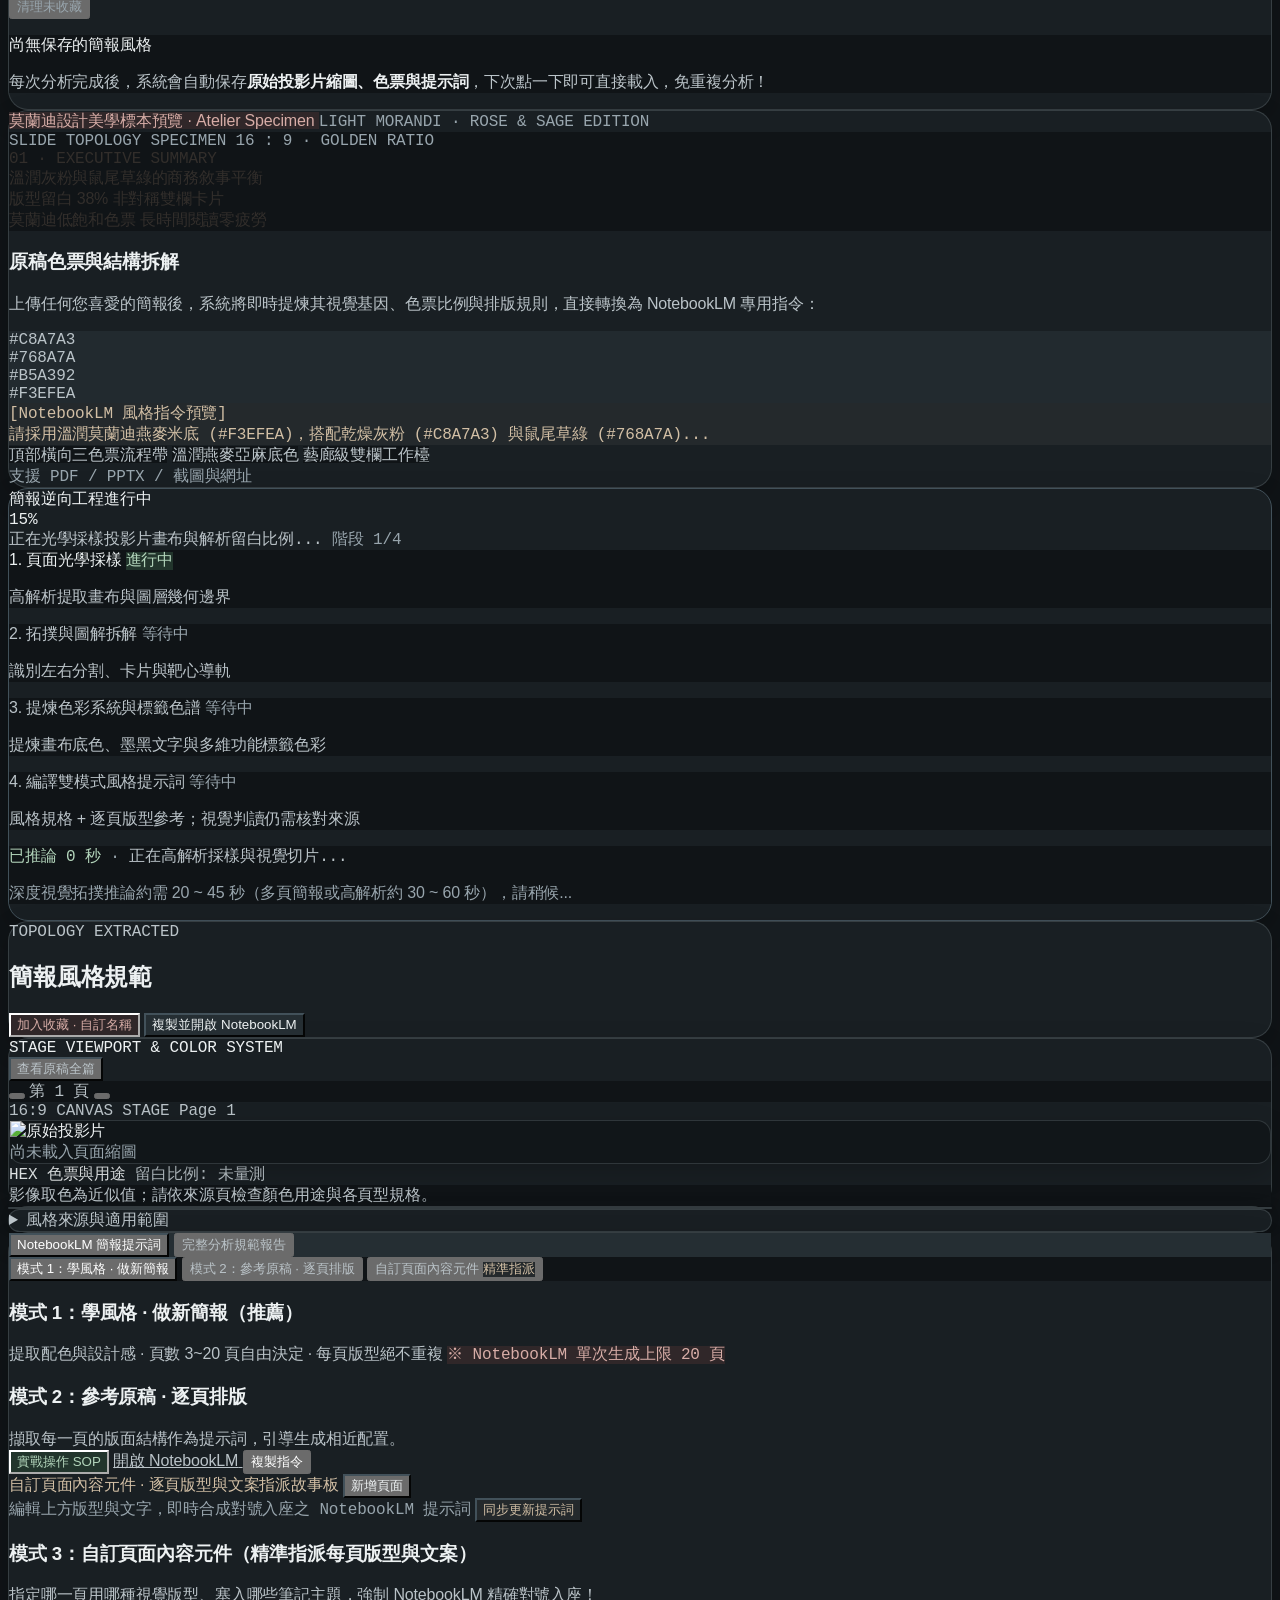
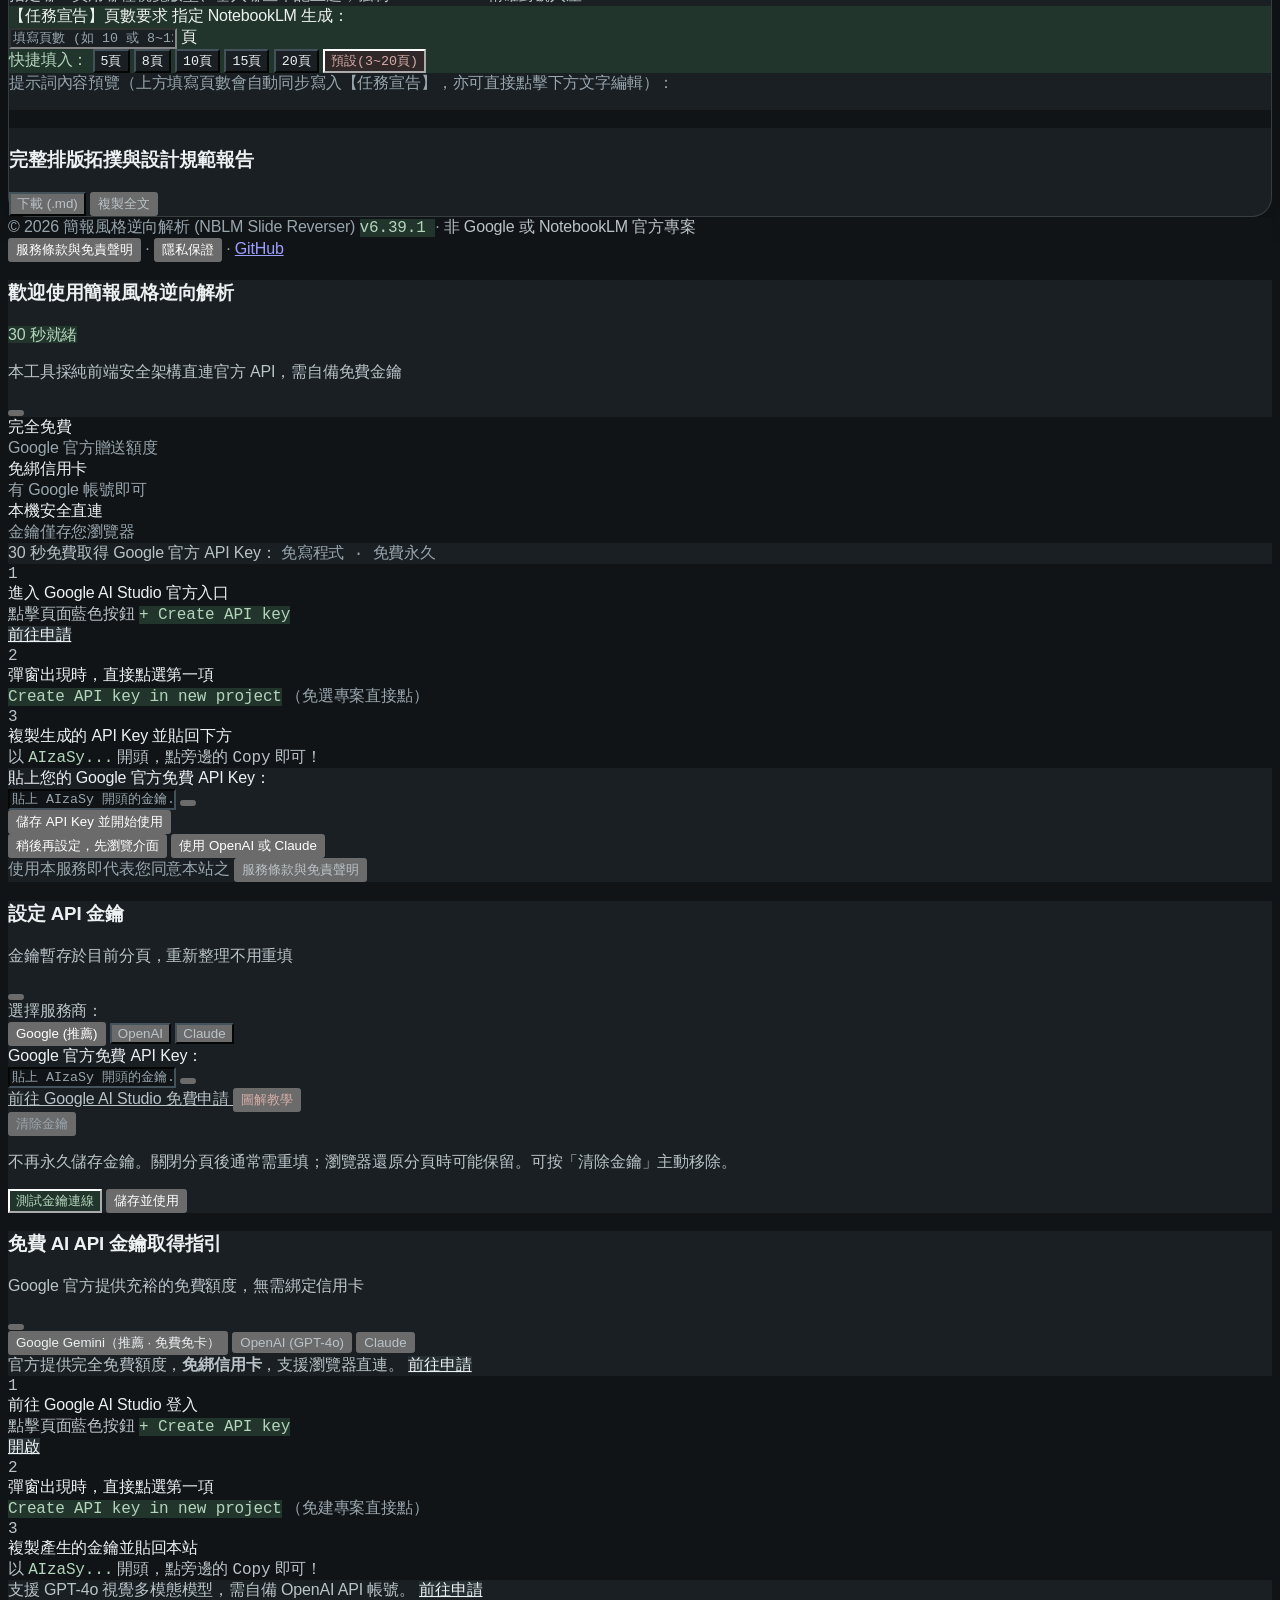
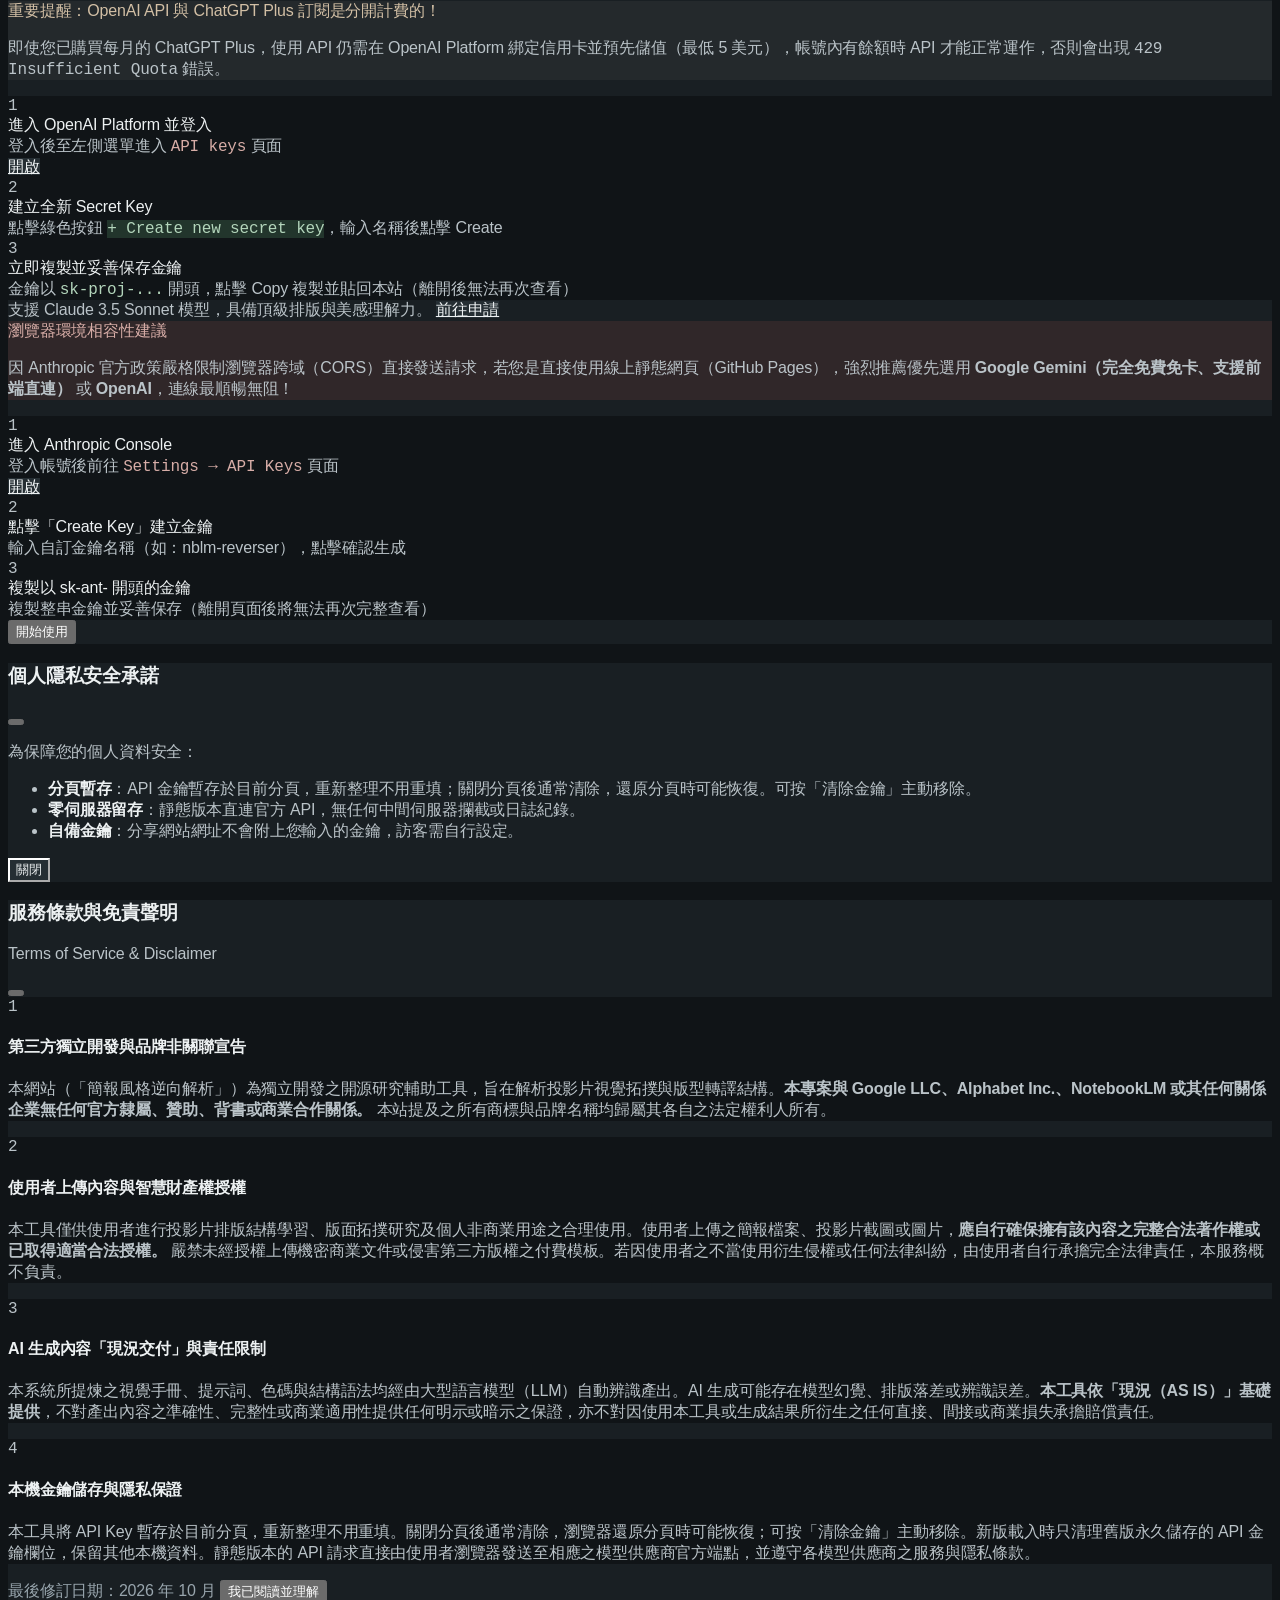
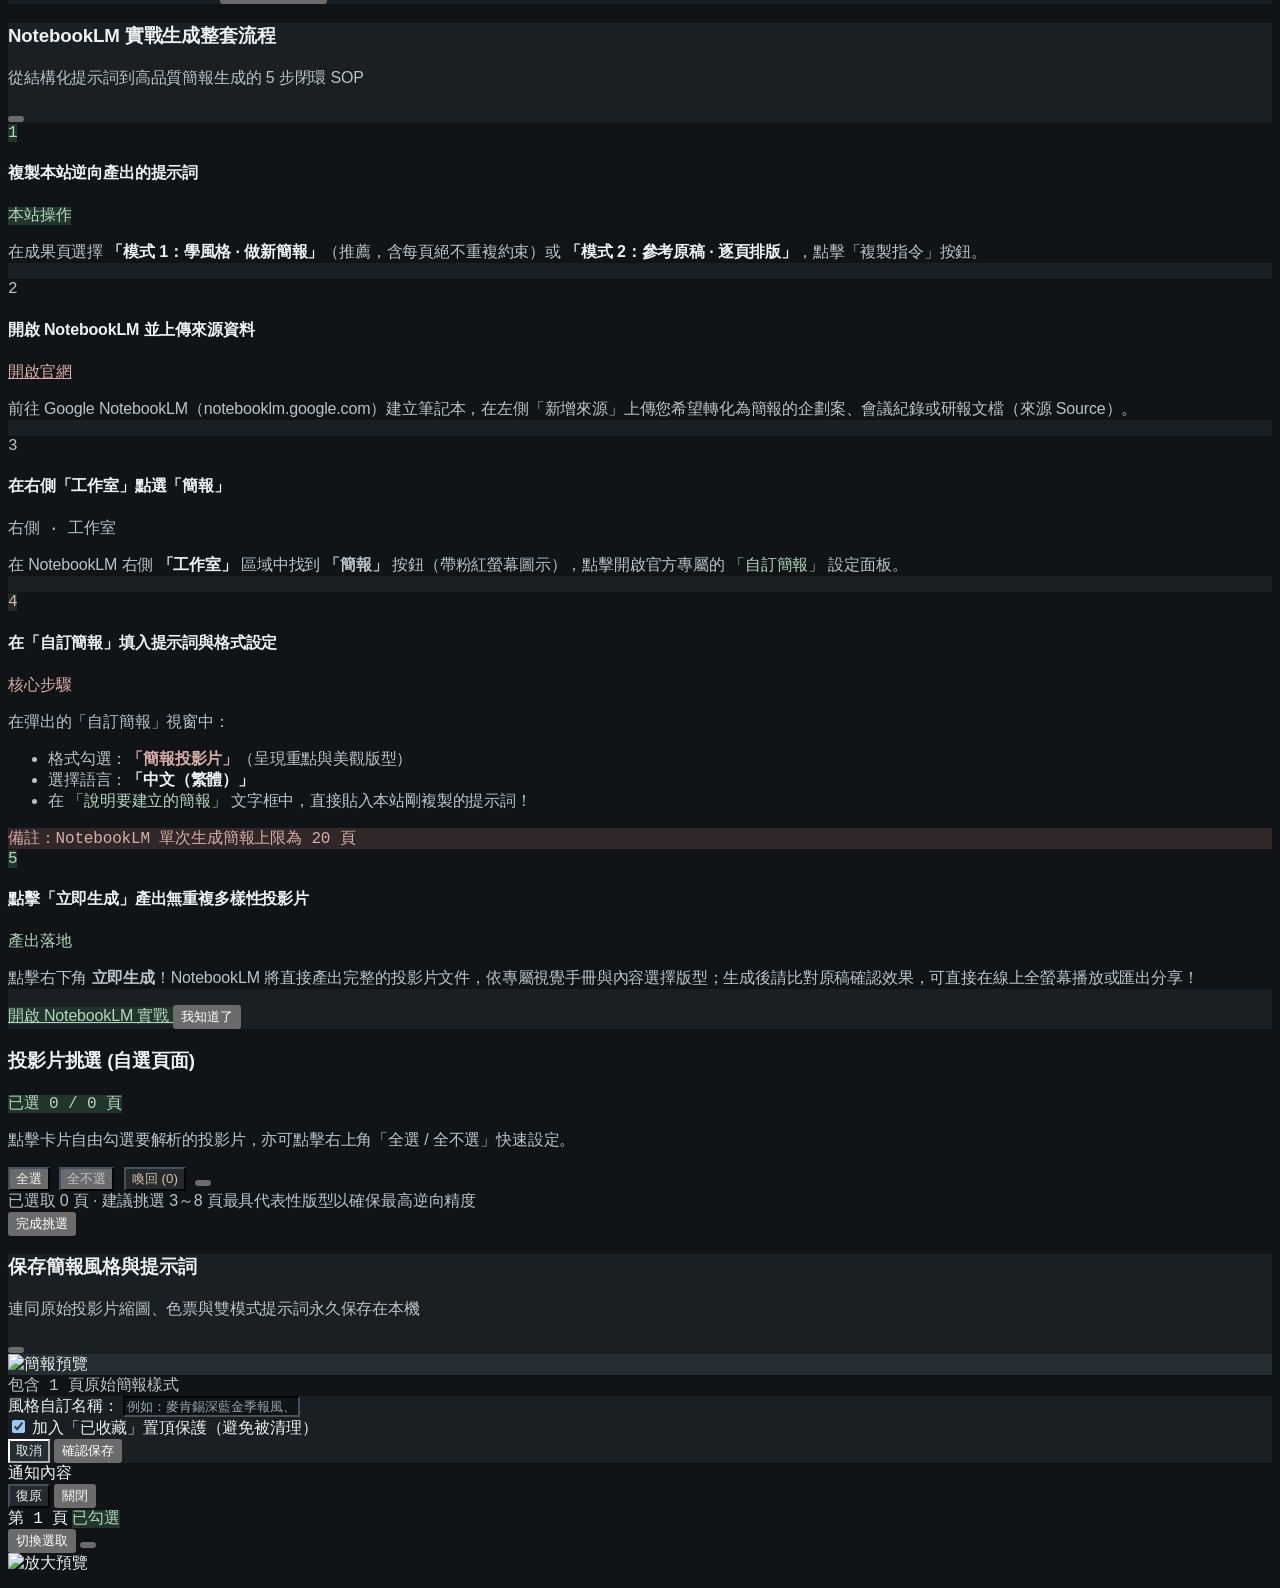
==== commit 7fd427e4: "Prefer validated Gemini candidate in automatic analysis" ====
--- a/index.html
+++ b/index.html
@@ -57,14 +57,14 @@
       window.pdfjsLib.GlobalWorkerOptions.workerSrc = 'https://cdnjs.cloudflare.com/ajax/libs/pdf.js/3.11.174/pdf.worker.min.js';
     }
   </script>
-  <link rel="icon" type="image/svg+xml" href="favicon.svg?v=6.39.0">
-  <link rel="icon" type="image/png" sizes="32x32" href="favicon-32x32.png?v=6.39.0">
-  <link rel="icon" type="image/png" sizes="16x16" href="favicon-16x16.png?v=6.39.0">
-  <link rel="apple-touch-icon" sizes="180x180" href="apple-touch-icon.png?v=6.39.0">
-  <link rel="shortcut icon" href="favicon.ico?v=6.39.0">
+  <link rel="icon" type="image/svg+xml" href="favicon.svg?v=6.39.1">
+  <link rel="icon" type="image/png" sizes="32x32" href="favicon-32x32.png?v=6.39.1">
+  <link rel="icon" type="image/png" sizes="16x16" href="favicon-16x16.png?v=6.39.1">
+  <link rel="apple-touch-icon" sizes="180x180" href="apple-touch-icon.png?v=6.39.1">
+  <link rel="shortcut icon" href="favicon.ico?v=6.39.1">
   <meta name="theme-color" content="#101417">
   <meta name="color-scheme" content="dark">
-  <link rel="stylesheet" href="style.css?v=6.39.0">
+  <link rel="stylesheet" href="style.css?v=6.39.1">
 </head>
 <body class="studio-canvas-bg text-[#322E2B] min-h-screen flex flex-col font-sans selection:bg-[#C8A7A3]/30 selection:text-[#322E2B] antialiased">
 
@@ -74,7 +74,7 @@
       <div class="flex items-center gap-3.5 min-w-0">
         <!-- 品牌莫蘭迪標誌 (方案 A：層疊色票 × 構圖網格) -->
         <div class="w-9 h-9 rounded-xl overflow-hidden flex items-center justify-center shrink-0 transition-transform hover:scale-105">
-          <img src="favicon.svg?v=6.39.0" alt="簡報風格逆向工作坊 Logo" class="w-full h-full block">
+          <img src="favicon.svg?v=6.39.1" alt="簡報風格逆向工作坊 Logo" class="w-full h-full block">
         </div>
         <div class="flex flex-wrap items-center gap-2.5 min-w-0">
           <h1 class="font-serif-tc text-base sm:text-lg font-bold text-[#322E2B] tracking-tight flex items-center gap-2 whitespace-nowrap">
@@ -85,7 +85,7 @@
           </span>
           <span class="text-[11px] px-2.5 py-0.5 rounded-full bg-[#E9EFEA] text-[#4E6152] font-mono border border-[#C4D1C6] font-semibold shadow-sm flex items-center gap-1.5 whitespace-nowrap shrink-0" title="系統當前版本號">
             <span class="w-1.5 h-1.5 rounded-full bg-[#768A7A]"></span>
-            <span id="system-version-badge">v6.39.0</span>
+            <span id="system-version-badge">v6.39.1</span>
           </span>
         </div>
       </div>
@@ -1004,7 +1004,7 @@
       <div class="flex items-center gap-2 flex-wrap">
         <span>© 2026 簡報風格逆向解析 (NBLM Slide Reverser)</span>
         <span class="px-2 py-0.5 rounded-full font-mono text-[10px] bg-[#E9EFEA] text-[#4E6152] border border-[#C4D1C6] font-semibold">
-          v6.39.0
+          v6.39.1
         </span>
         <span class="text-zinc-700 hidden sm:inline">·</span>
         <span class="text-[#68615B]">非 Google 或 NotebookLM 官方專案</span>
@@ -1791,8 +1791,8 @@
     </button>
   </div>
 
-  <script src="style-quality.js?v=6.39.0"></script>
-  <script src="app.js?v=6.39.0"></script>
+  <script src="style-quality.js?v=6.39.1"></script>
+  <script src="app.js?v=6.39.1"></script>
   <script>
     lucide.createIcons();
   </script>
